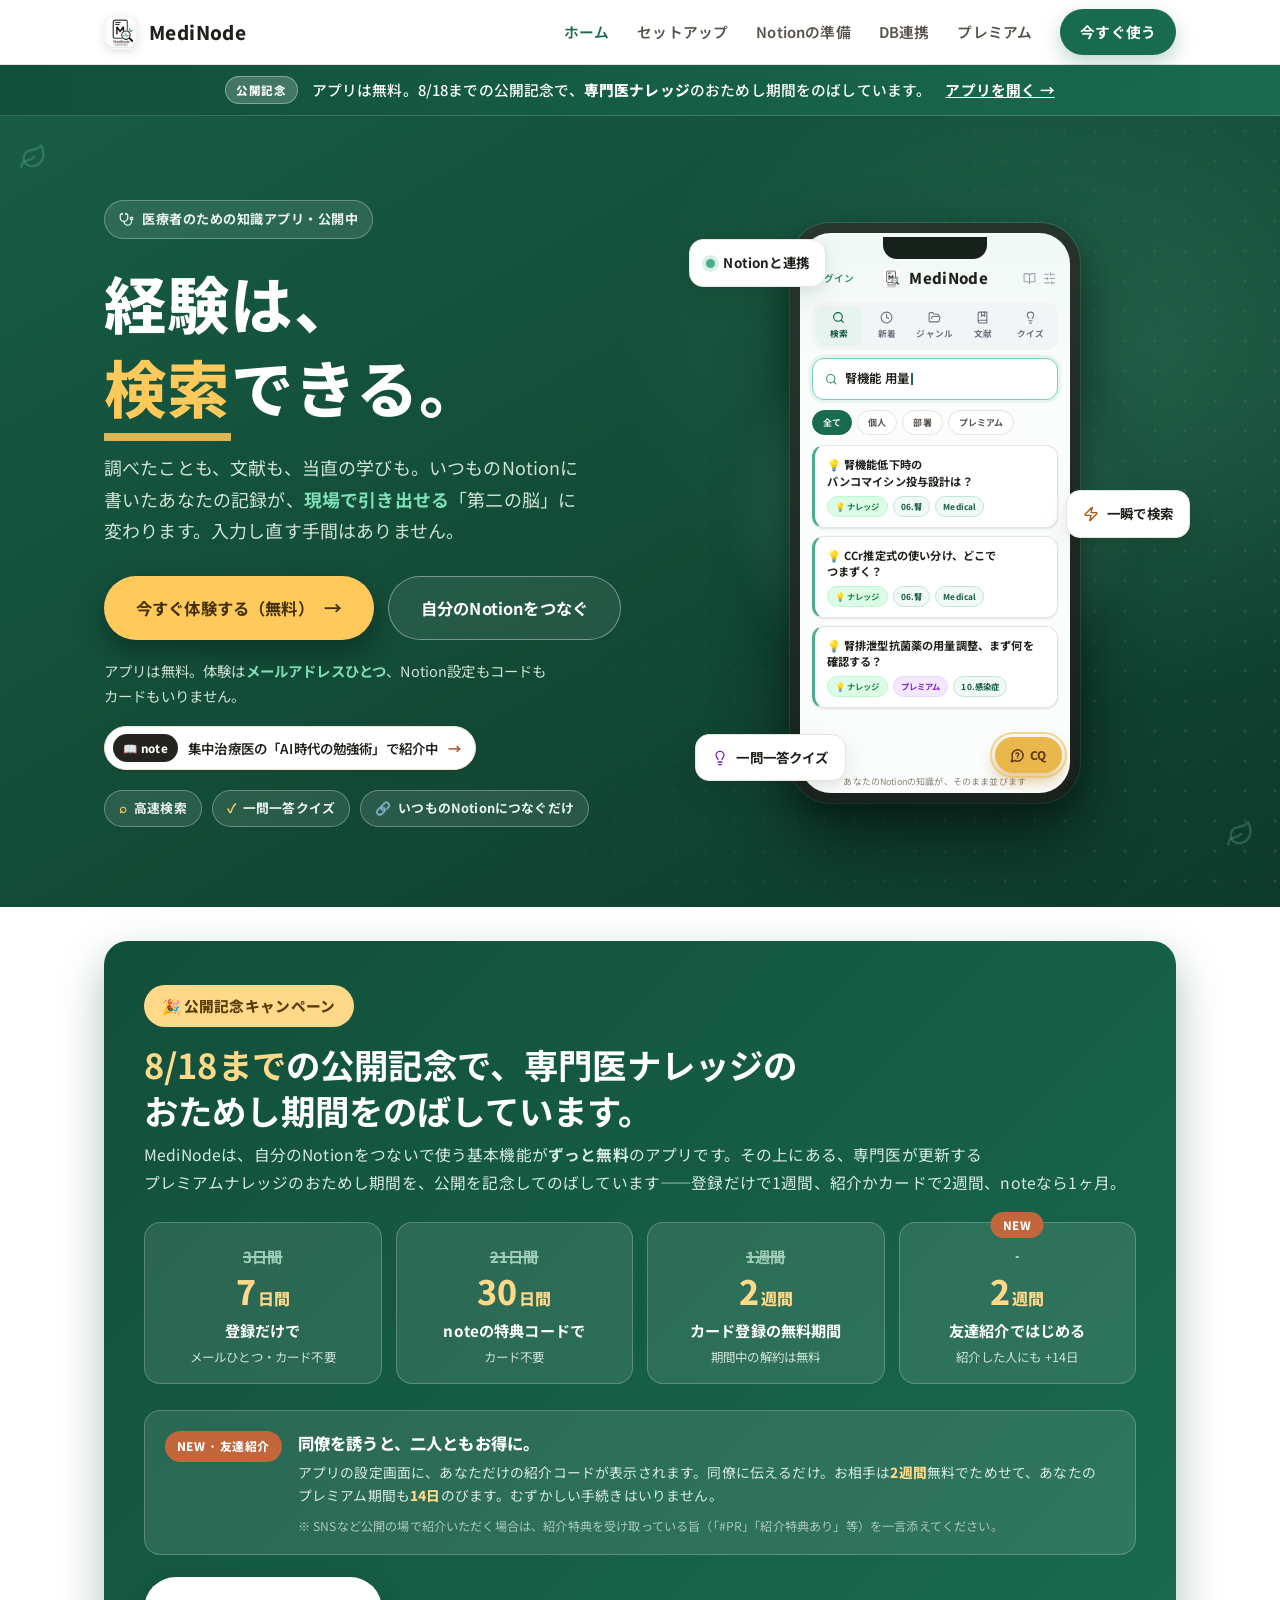
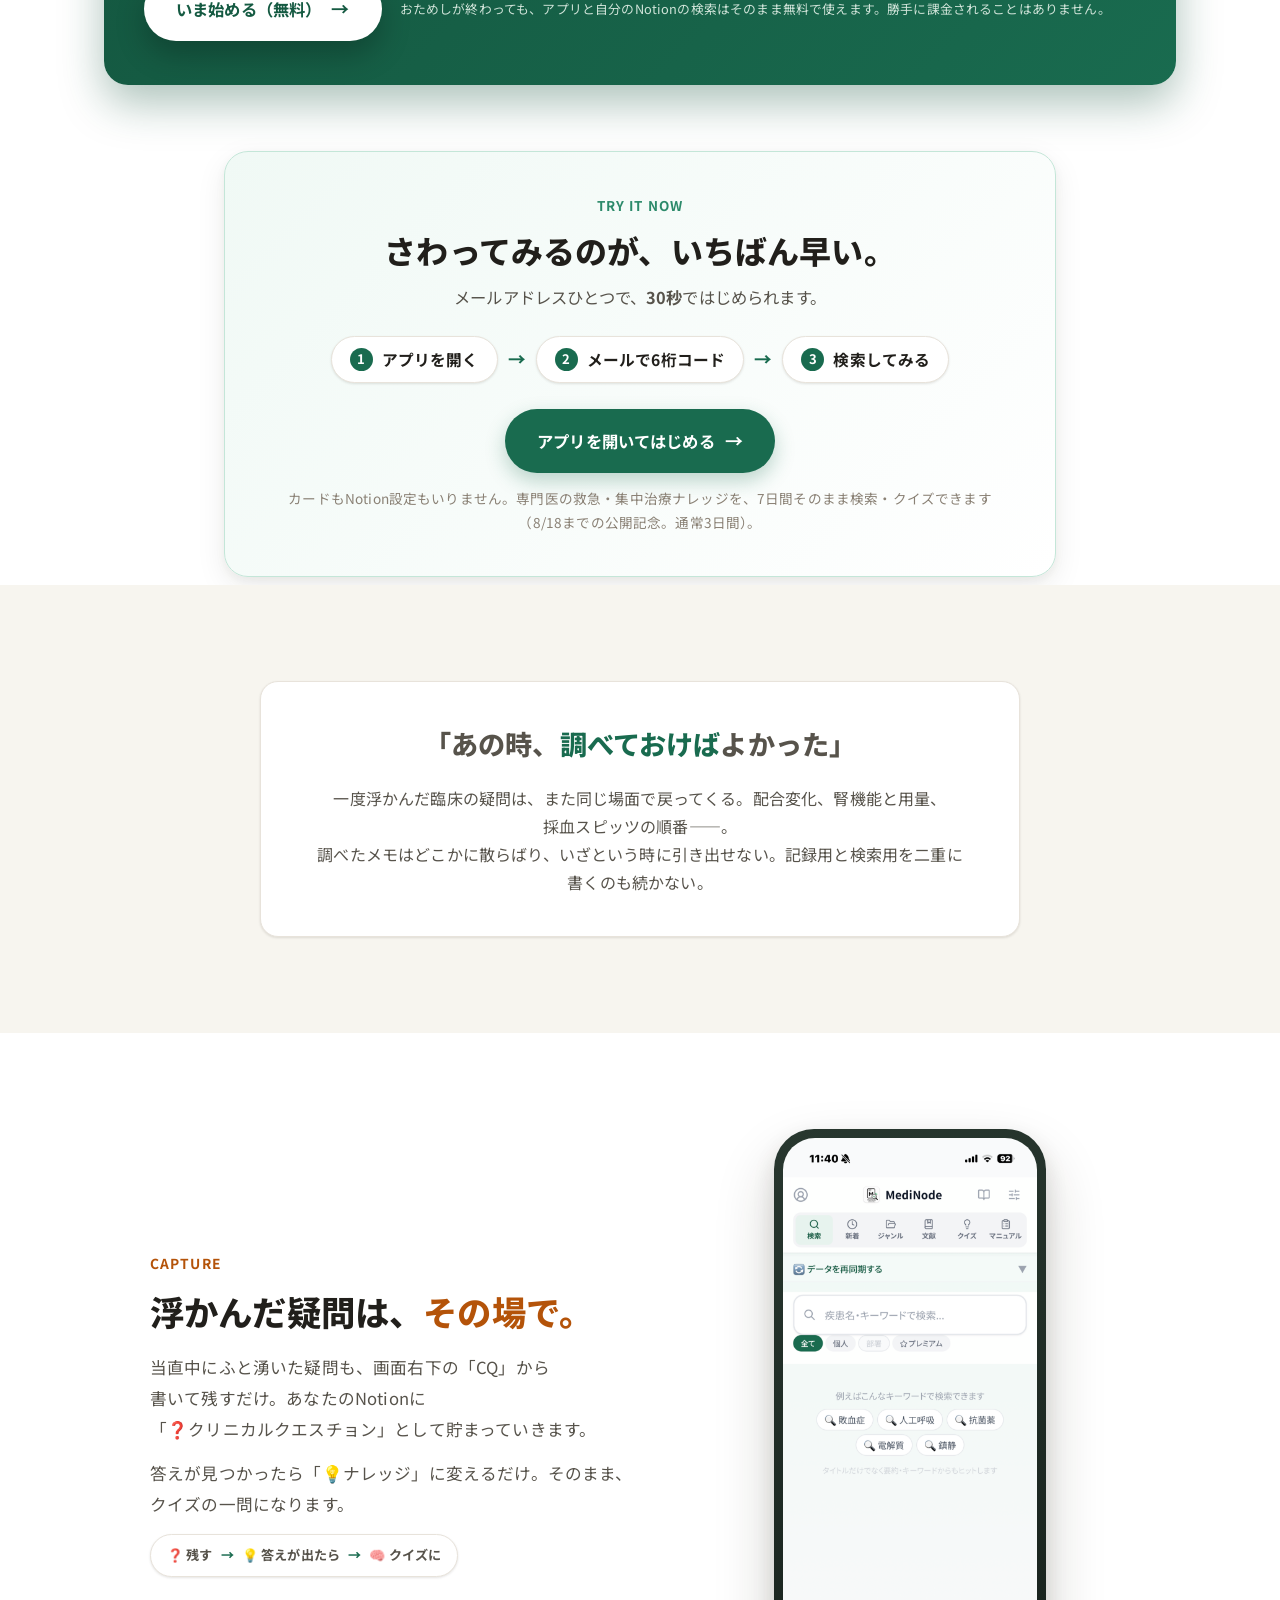
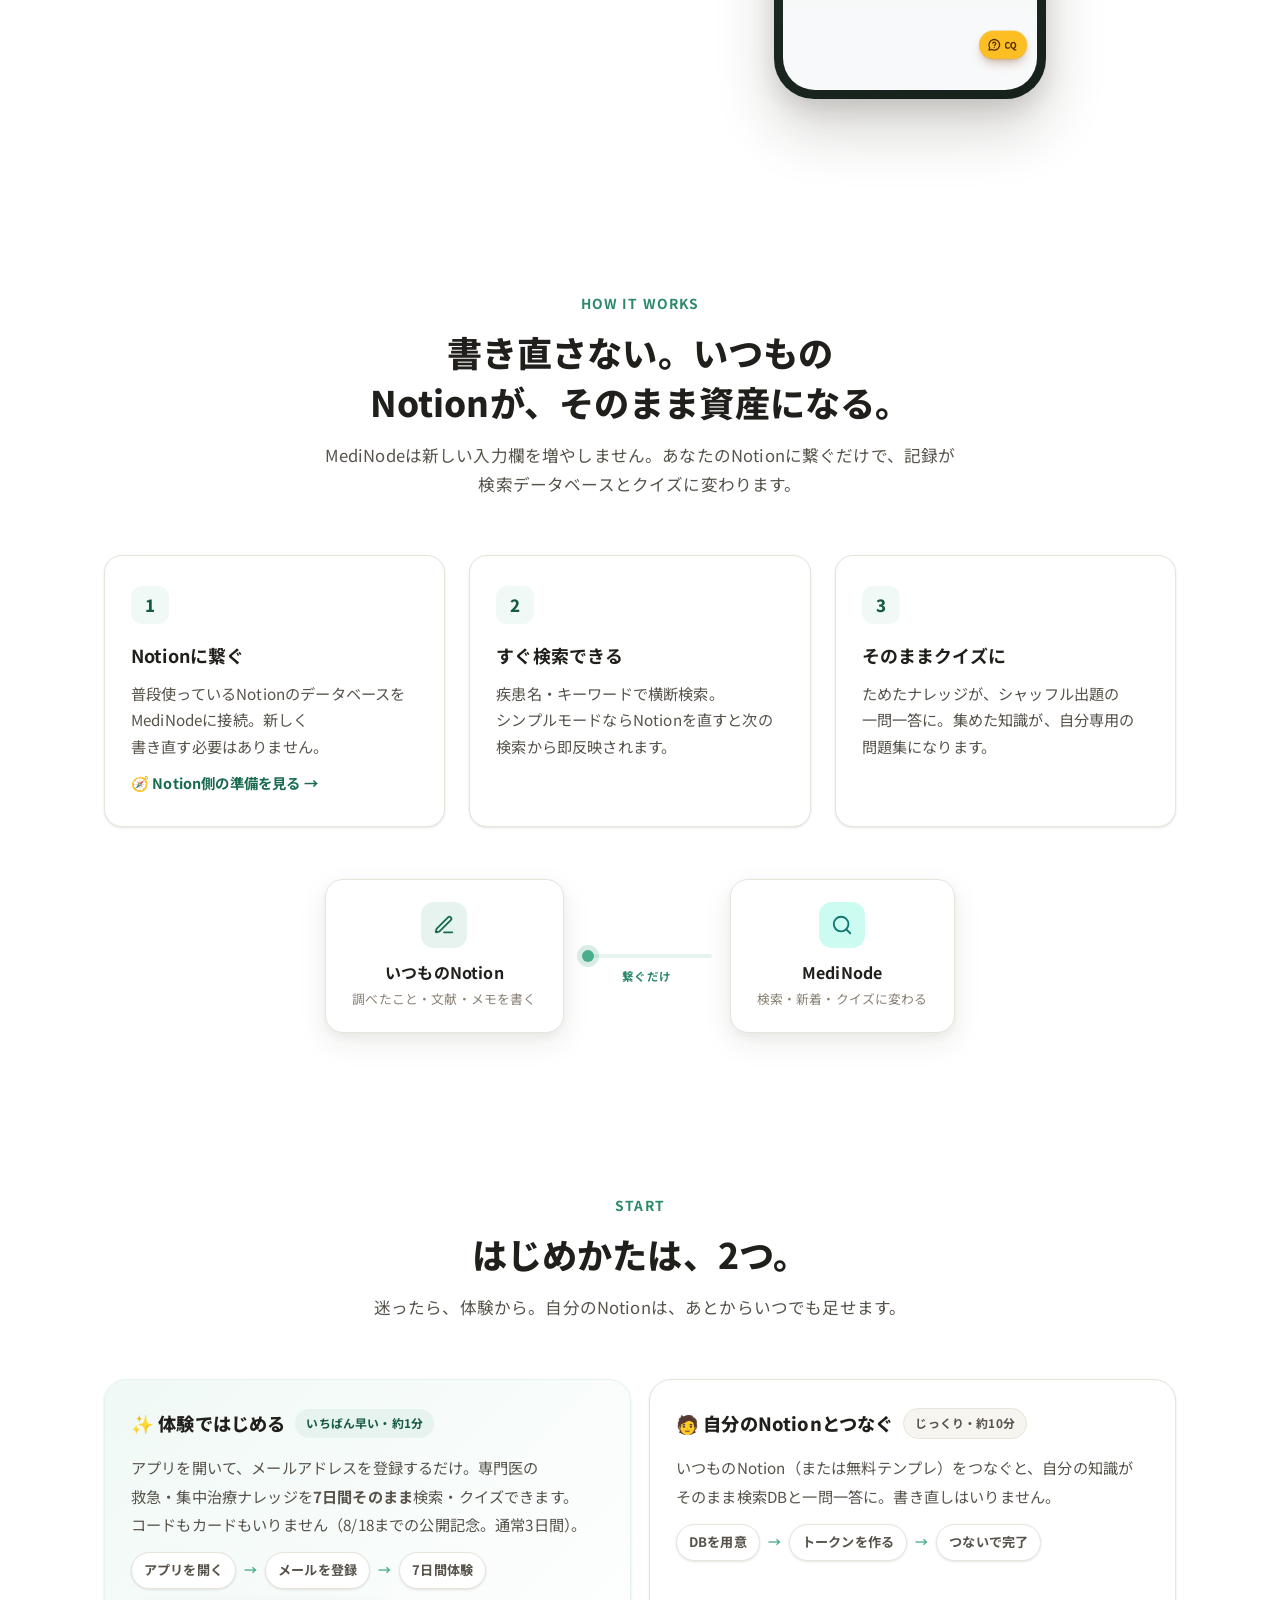
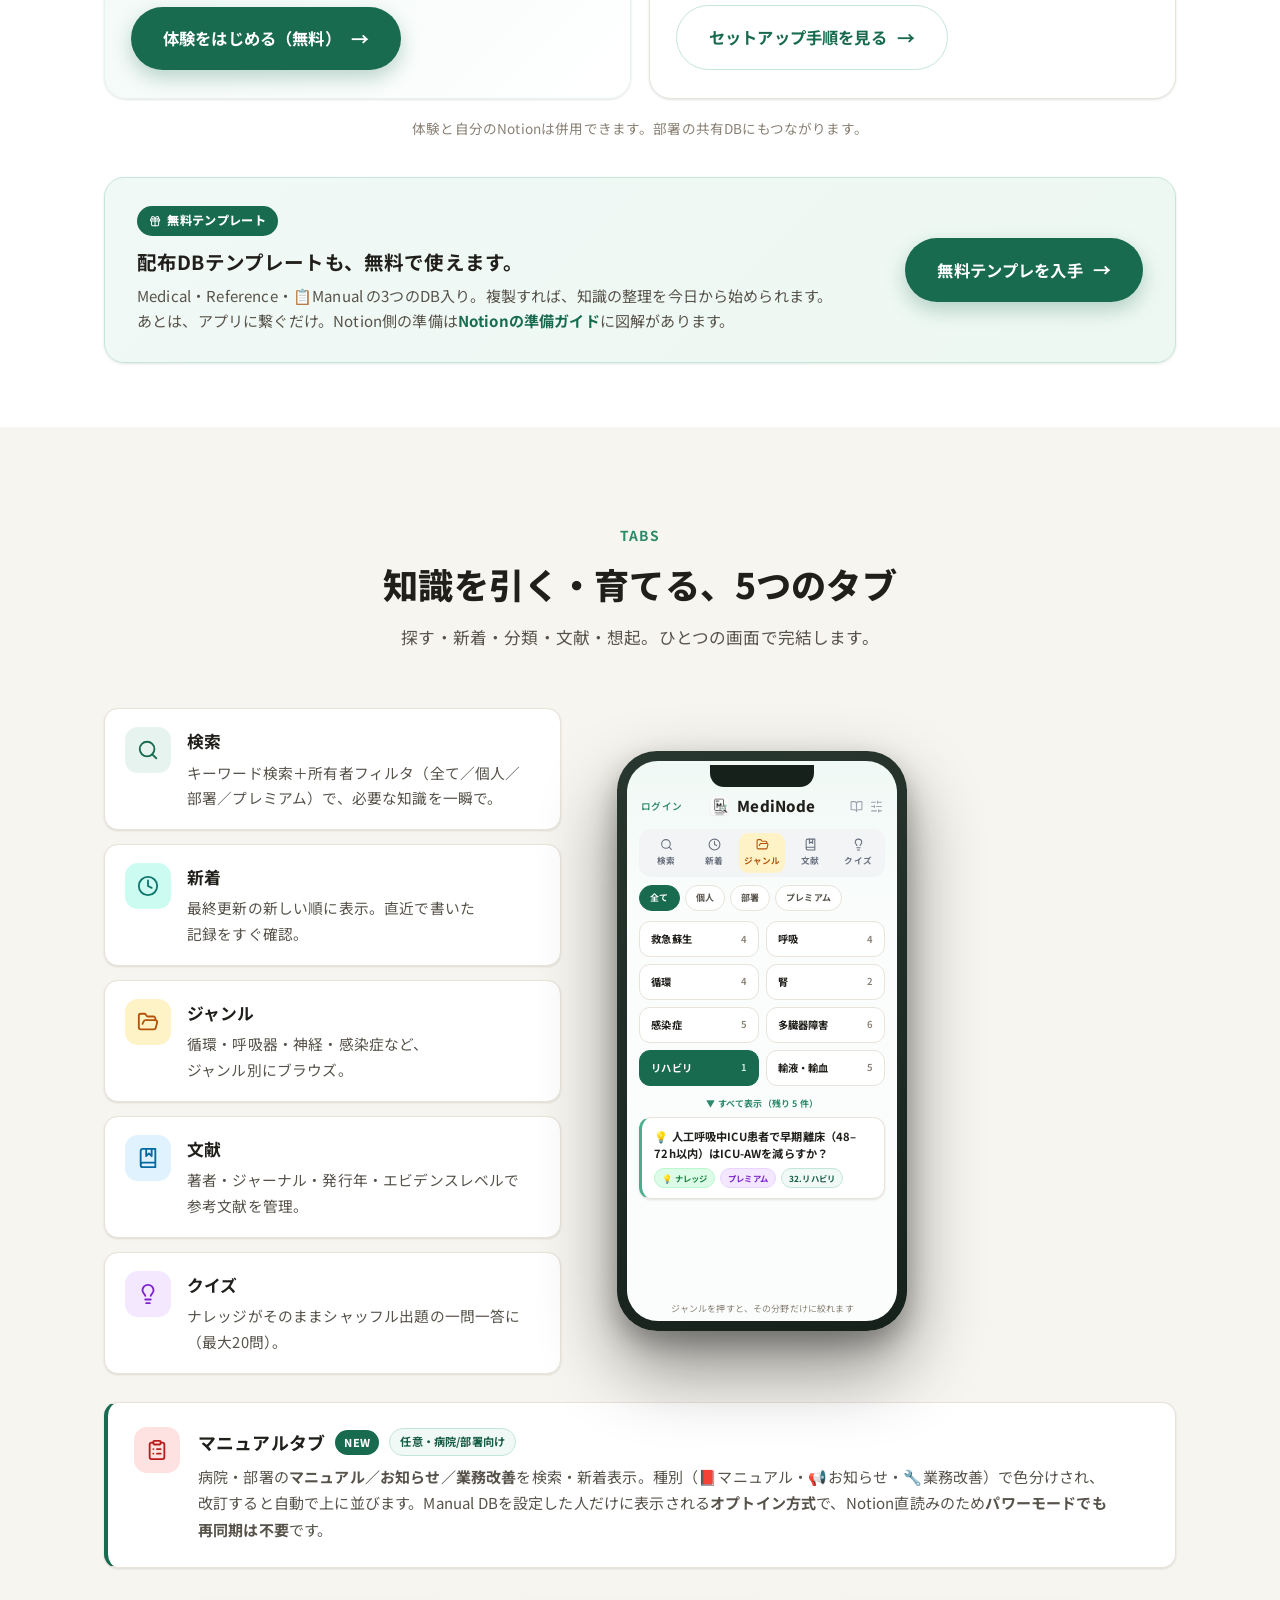
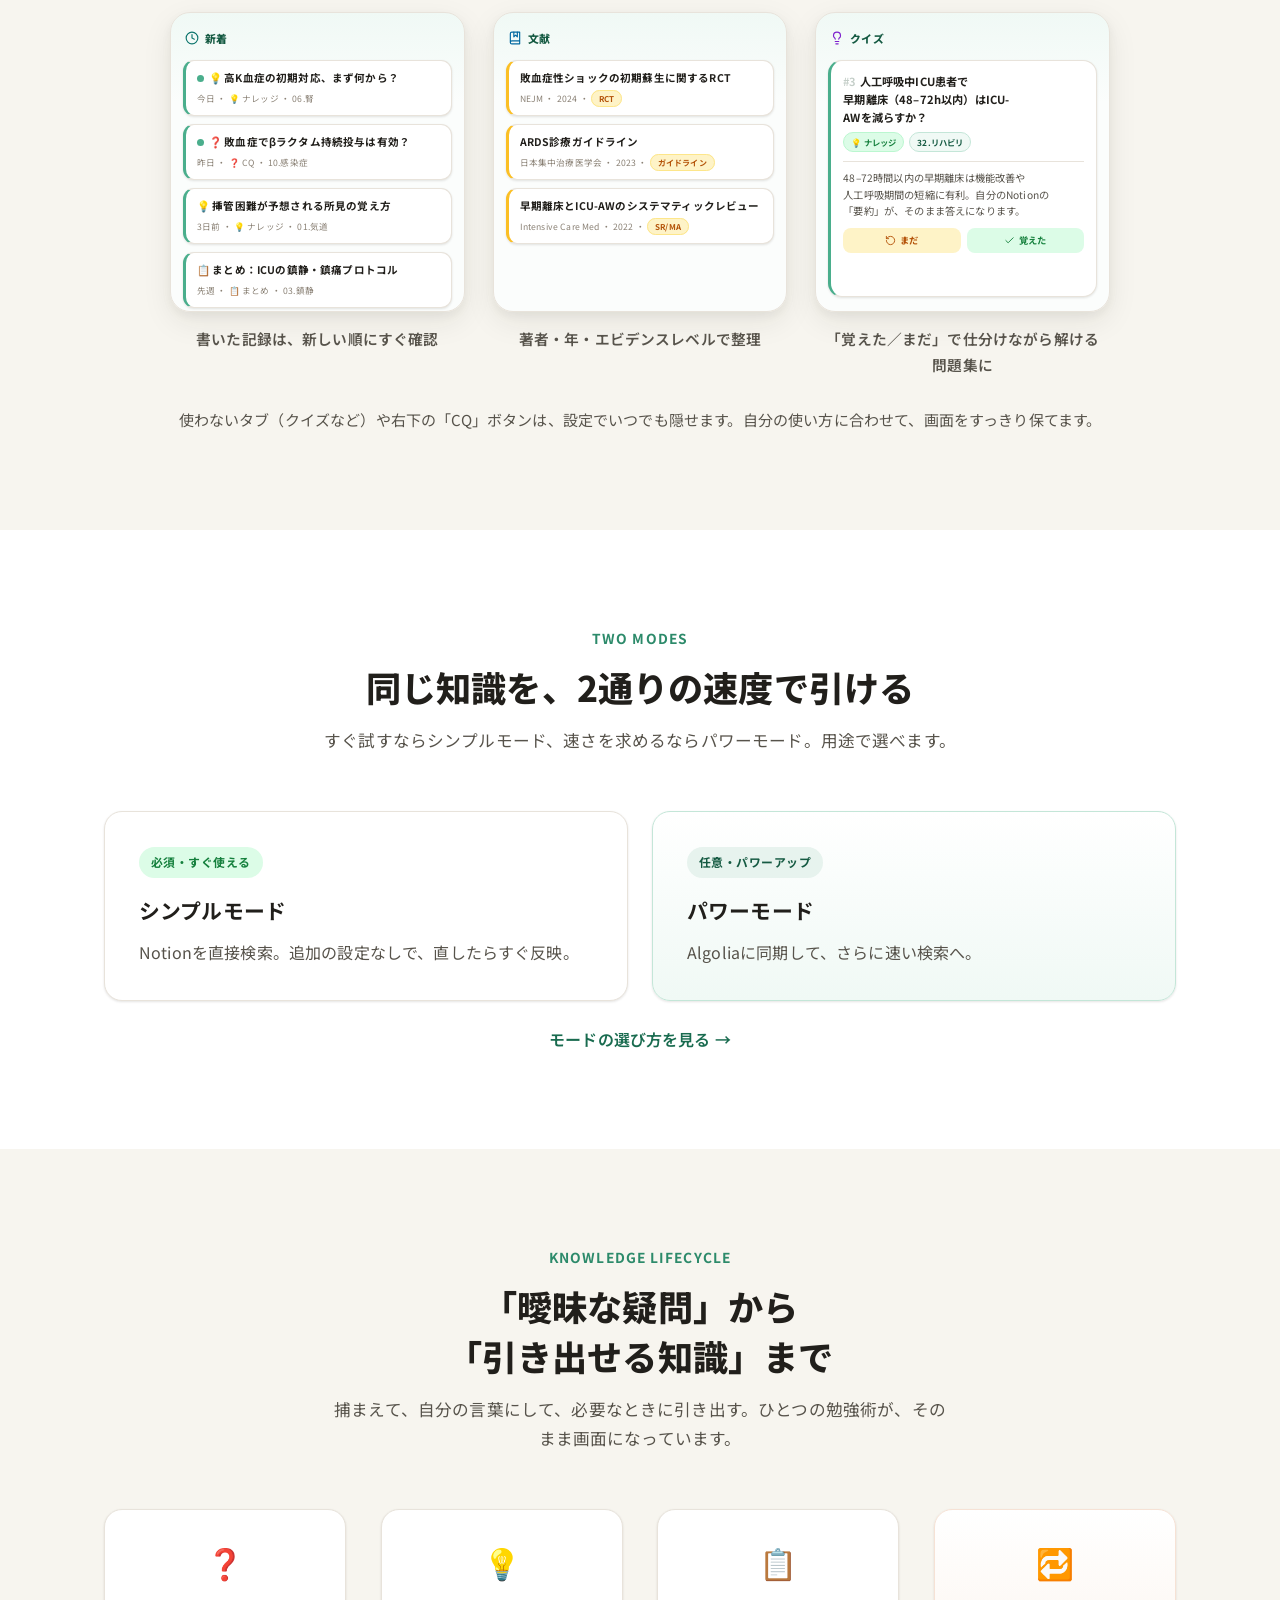
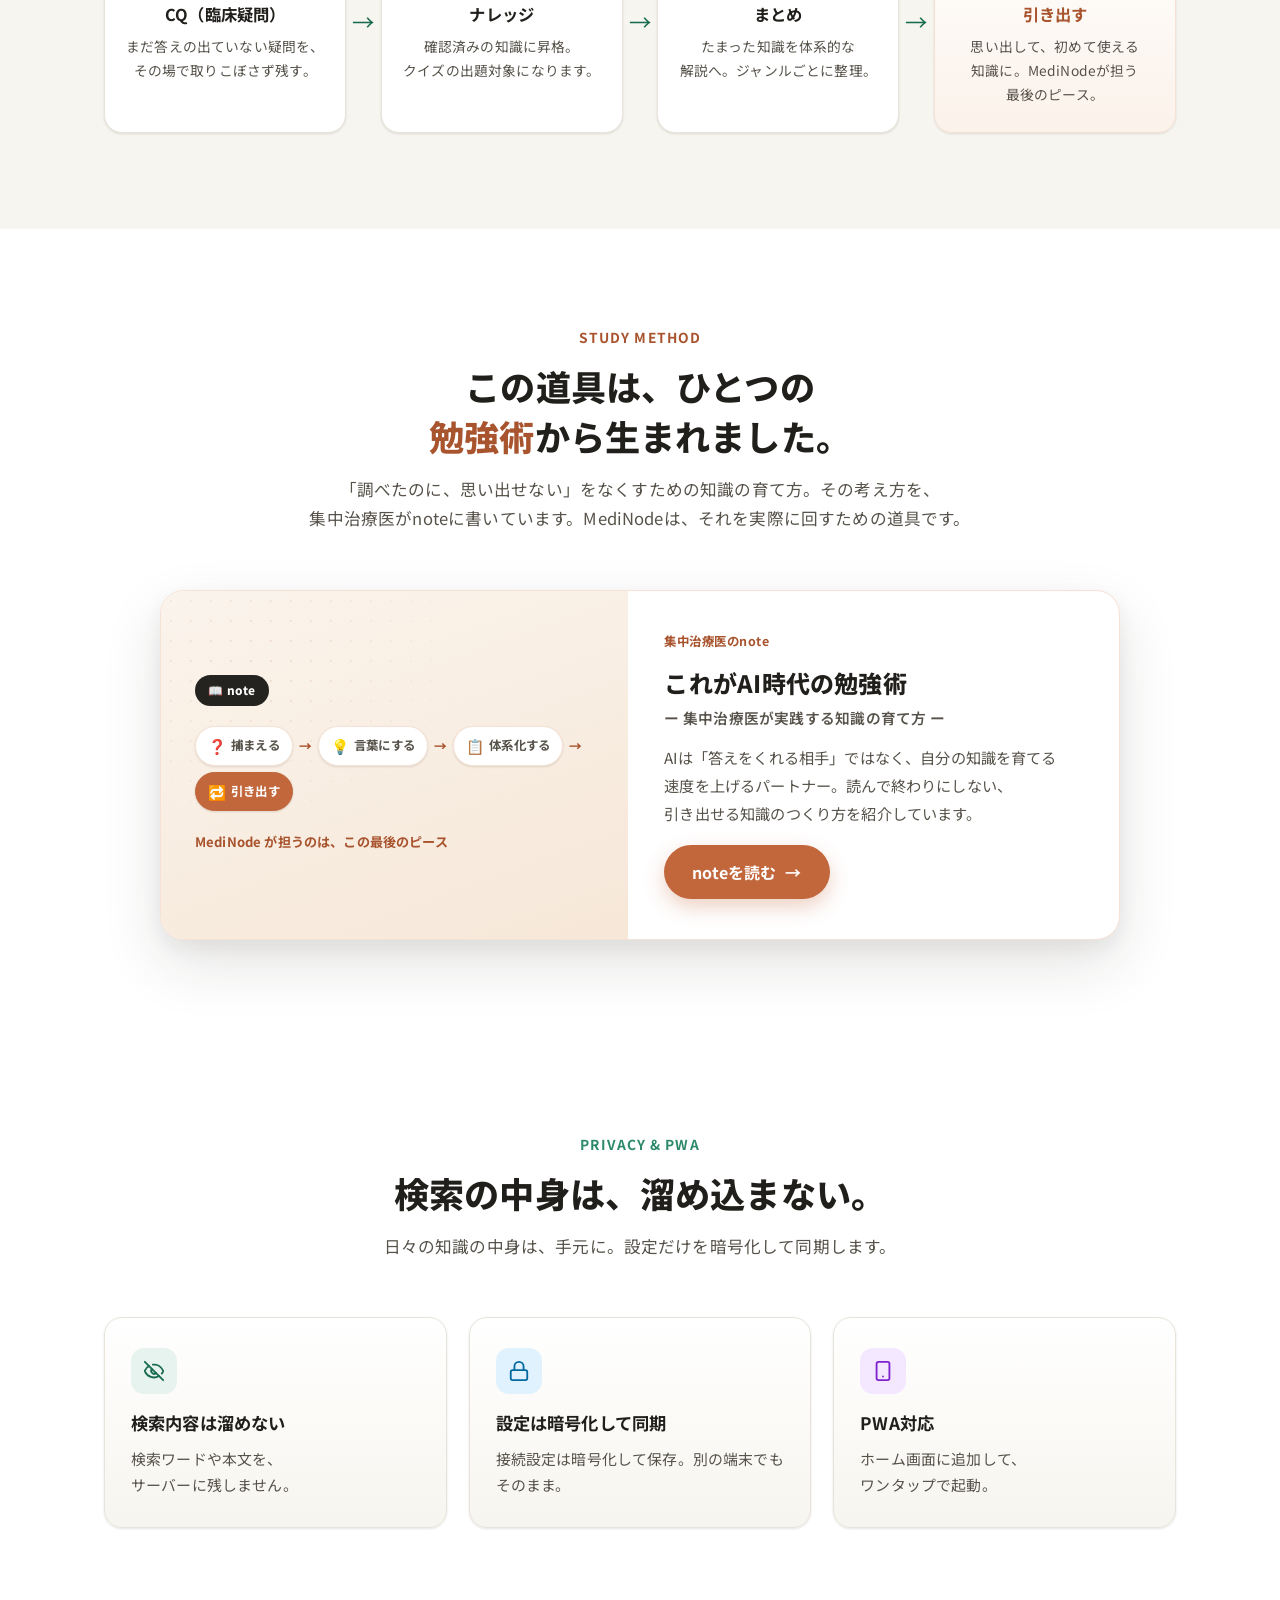
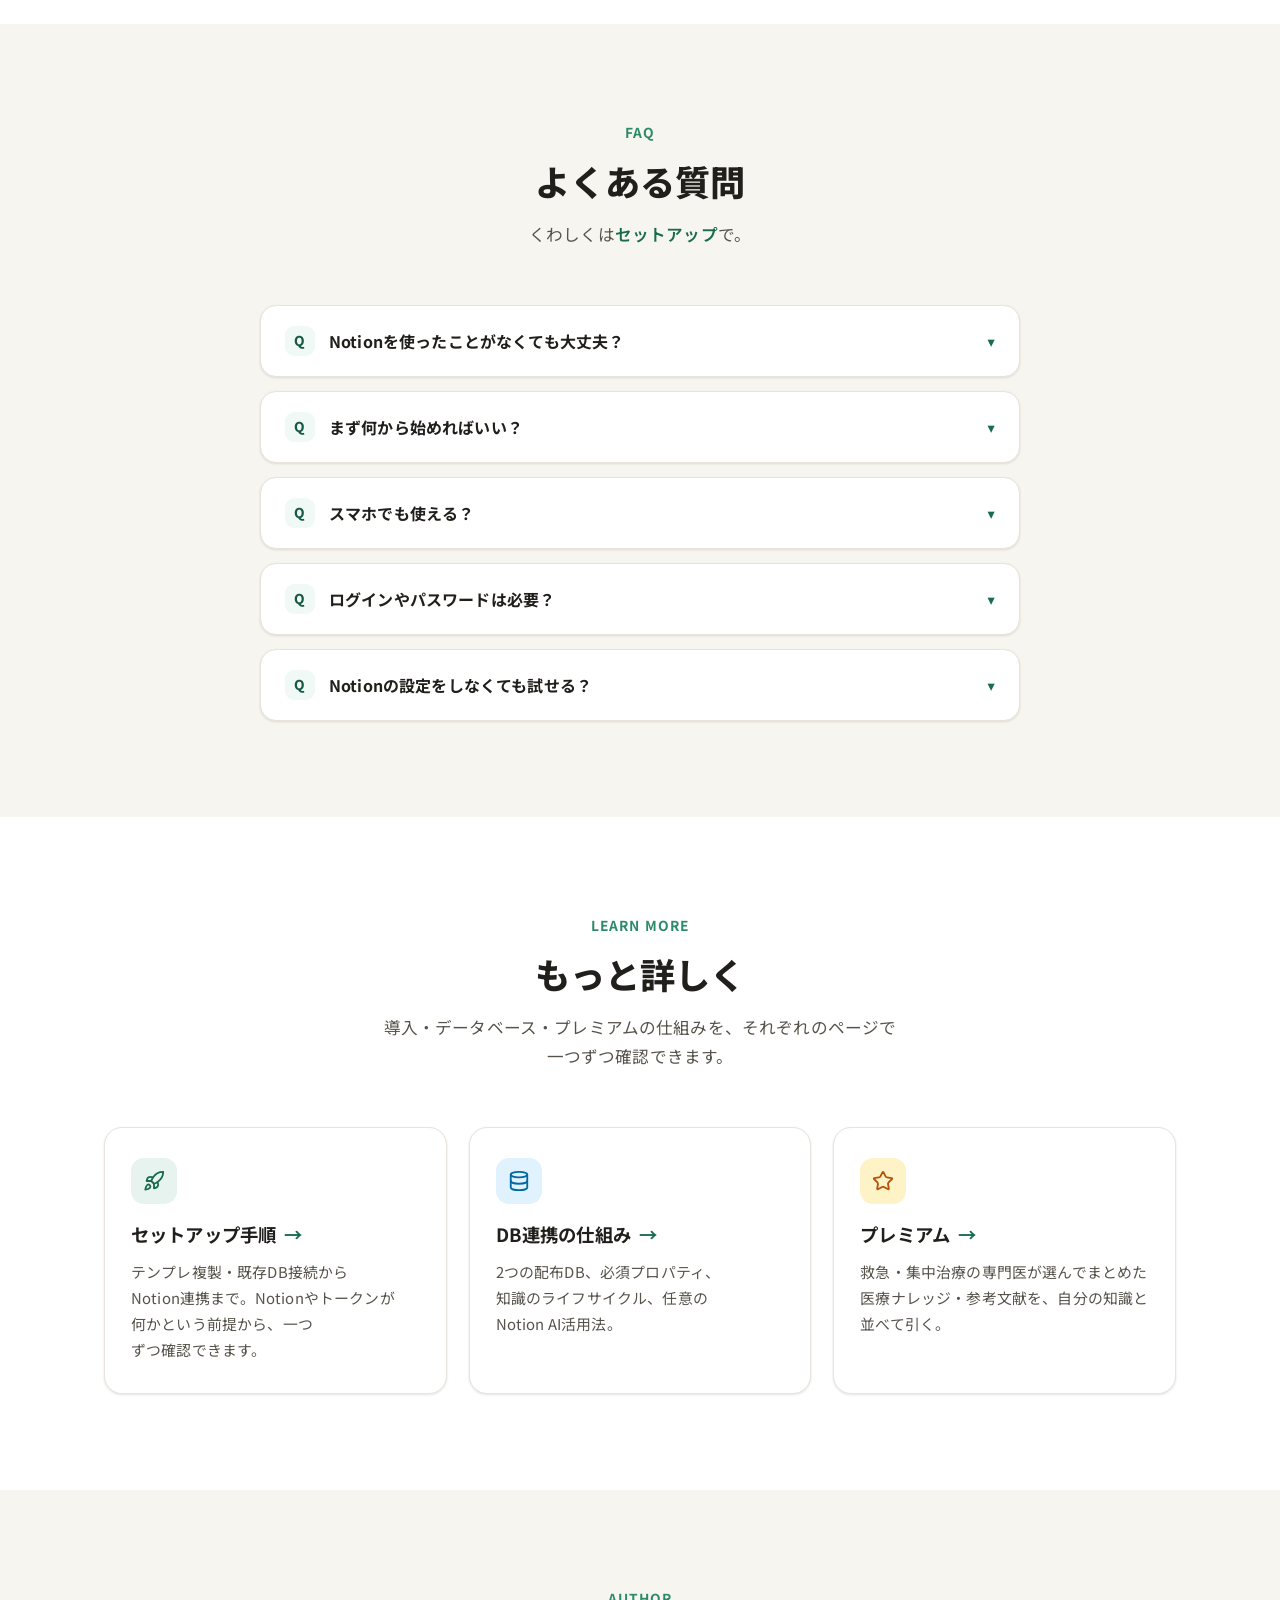
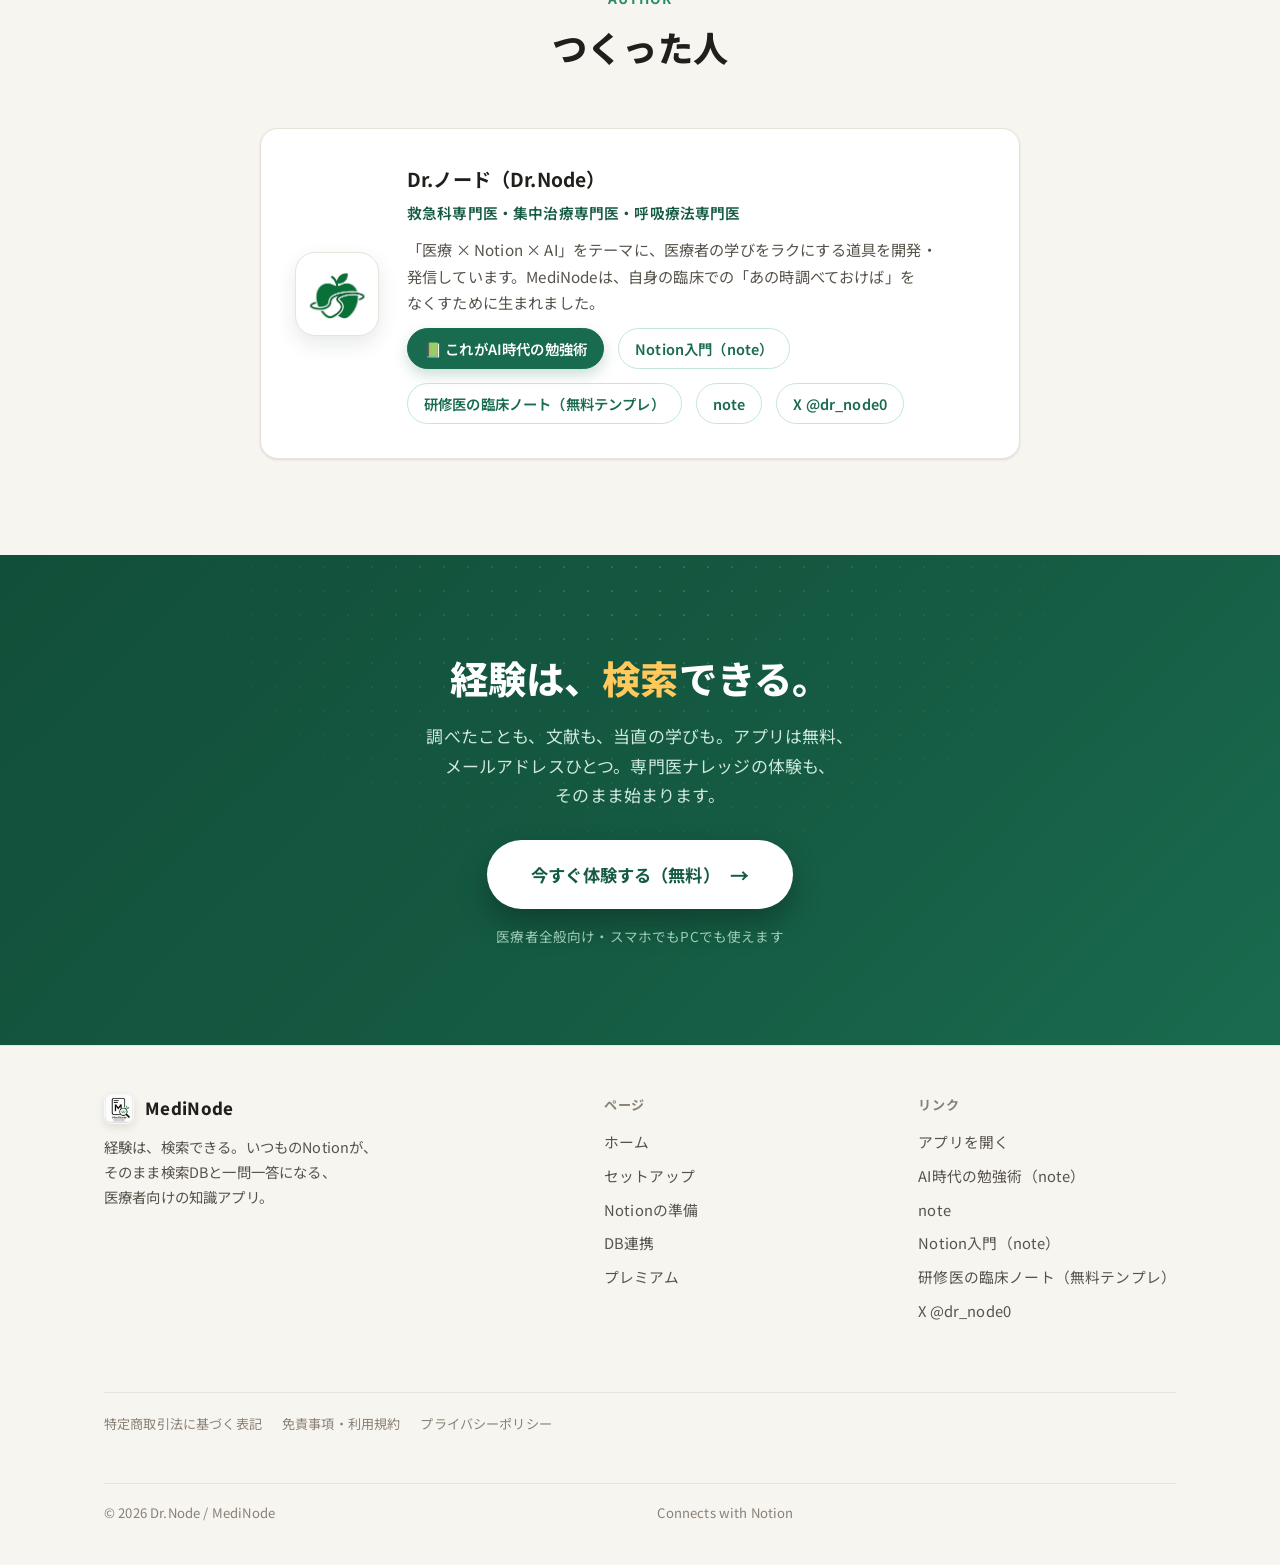
==== index.html @ a3e1bff5 "feat: フッターに法務3リンク＋紹介にステマ開示文を追加 - 全ページのフッターに 特商法表記/免責・利用規約/プライバシーポリシー への   リンクを追加（アプリ側の /legal /terms" ====
<!DOCTYPE html>
<html lang="ja">
<head>
<meta charset="UTF-8">
<meta name="viewport" content="width=device-width, initial-scale=1.0">
<title>MediNode｜経験は、検索できる。</title>
<meta name="description" content="調べたことも、文献も、当直の学びも。Notionに書いたあなたの記録が、現場で引き出せる「第二の脳」に。医療者のための知識検索アプリMediNode。検索と一問一答クイズ、無料ではじめられます。">
<meta name="theme-color" content="#196b4f">
<link rel="icon" href="assets/icon-192.png">
<link rel="apple-touch-icon" href="assets/icon-192.png">
<meta property="og:type" content="website">
<meta property="og:site_name" content="MediNode">
<meta property="og:title" content="MediNode｜経験は、検索できる。">
<meta property="og:description" content="調べたことも、文献も、当直の学びも。あなたの記録が、現場で引き出せる「第二の脳」に。医療者のための知識検索アプリ。">
<meta property="og:image" content="https://medinode-lp.vercel.app/assets/ogp.png?v=3">
<meta property="og:image:width" content="1200">
<meta property="og:image:height" content="630">
<meta property="og:url" content="https://medinode-lp.vercel.app/">
<meta name="twitter:card" content="summary_large_image">
<meta name="twitter:title" content="MediNode｜経験は、検索できる。">
<meta name="twitter:description" content="調べたことも、文献も、当直の学びも。あなたの記録が、現場で引き出せる「第二の脳」に。医療者のための知識検索アプリ。">
<meta name="twitter:image" content="https://medinode-lp.vercel.app/assets/ogp.png?v=3">
<link rel="preconnect" href="https://fonts.googleapis.com">
<link rel="preconnect" href="https://fonts.gstatic.com" crossorigin>
<link href="https://fonts.googleapis.com/css2?family=Inter:wght@400;500;600;700;800&family=Noto+Sans+JP:wght@400;500;700;800&display=swap" rel="stylesheet">
<link rel="stylesheet" href="style.css">
<style>
  /* ===== index-specific ===== */

  /* ---- lucide風アイコン＋カラータイル（アプリの色リズムに合わせる） ---- */
  .icn{width:1em;height:1em;stroke:currentColor;fill:none;stroke-width:2;stroke-linecap:round;stroke-linejoin:round;flex-shrink:0}
  .tile{width:46px;height:46px;border-radius:13px;display:grid;place-items:center;flex-shrink:0}
  .tile .icn{width:22px;height:22px}
  .t-green{background:var(--brand-100);color:var(--brand)}
  .t-teal{background:#ccfbf1;color:#0f766e}
  .t-amber{background:#fef3c7;color:#b45309}
  .t-purple{background:#f3e8ff;color:#7e22ce}
  .t-blue{background:#e0f2fe;color:#0369a1}
  .t-red{background:#fee2e2;color:#b91c1c}
  .sync-node .tile{margin:0 auto 10px}
  .priv-card .tile,.explore-card .tile{margin-bottom:14px}
  .eyebrow .icn{width:15px;height:15px}
  .leaf .icn{width:28px;height:28px}
  .mini-title .icn{width:14px;height:14px}
  .hv-float .icn{width:16px;height:16px}
  .note-callout .icn{width:20px;height:20px;margin-top:2px}

  /* 告知バーとヒーローの緑が続くので、境界に薄い罫線を入れる */
  .announce{border-bottom:1px solid rgba(255,255,255,.16)}

  /* ---- sticky mobile CTA（ヒーロー通過後に表示・最下部CTAで消える） ---- */
  .sticky-cta{position:fixed;left:0;right:0;bottom:0;z-index:60;display:none;
    padding:10px 16px calc(10px + env(safe-area-inset-bottom));
    background:rgba(255,255,255,.92);backdrop-filter:saturate(180%) blur(12px);
    border-top:1px solid var(--line);box-shadow:0 -6px 20px rgba(40,33,22,.08);
    transform:translateY(110%);transition:transform .3s ease}
  .sticky-cta.show{transform:none}
  .sticky-cta .btn{width:100%;padding:14px 20px;font-size:1rem}
  @media(max-width:780px){.sticky-cta{display:block}}
  @media(prefers-reduced-motion:reduce){.sticky-cta{transition:none}}

  /* ---- hero（OGPカードと同じ常盤グリーンの世界観） ---- */
  .hero{
    position:relative;overflow:hidden;color:#f6efe0;
    background:
      radial-gradient(780px 560px at 86% 30%, rgba(127,223,184,.15), transparent 62%),
      linear-gradient(150deg,#175c44,#124a36 55%,#0e3a2b);
    padding:84px 0 80px;
  }
  .hero::before{content:"";position:absolute;inset:0;pointer-events:none;
    background-image:radial-gradient(rgba(246,239,224,.10) 1.5px,transparent 1.7px);
    background-size:30px 30px;
    -webkit-mask-image:linear-gradient(115deg,transparent 42%,#000);
    mask-image:linear-gradient(115deg,transparent 42%,#000)}
  .hero-grid{display:grid;grid-template-columns:1.05fr .95fr;gap:56px;align-items:center}
  .eyebrow{display:inline-flex;align-items:center;gap:8px;background:rgba(255,255,255,.10);color:#eaf5ef;
    font-weight:700;font-size:.82rem;letter-spacing:.04em;padding:7px 14px;border-radius:999px;border:1px solid rgba(255,255,255,.28);margin-bottom:22px}
  .hero h1{font-size:clamp(2.5rem,6vw,3.9rem);line-height:1.34;font-weight:800;letter-spacing:.02em;margin-bottom:24px;color:#fff}
  .hero h1 .hl{color:#ffc95c;white-space:nowrap;border-bottom:.14em solid rgba(255,201,92,.85);padding-bottom:.04em}
  .hero p.lead{font-size:1.12rem;color:#cfe3d8;margin-bottom:30px;max-width:520px}
  .hero p.lead b{color:#7fdfb8;font-weight:700}
  .hero-actions{display:flex;gap:14px;flex-wrap:wrap;margin-bottom:18px}
  .hero .btn-primary{background:#ffc95c;color:#42300a;box-shadow:0 12px 28px rgba(0,0,0,.32)}
  .hero .btn-primary:hover{background:#ffd67e;transform:translateY(-2px);box-shadow:0 16px 32px rgba(0,0,0,.38)}
  .hero .btn-ghost{background:rgba(255,255,255,.08);color:#fff;border:1.5px solid rgba(255,255,255,.38)}
  .hero .btn-ghost:hover{background:rgba(255,255,255,.16);border-color:rgba(255,255,255,.6)}
  .hero-note-link{display:inline-flex;align-items:center;gap:10px;margin-bottom:20px;
    background:#fff;border:1px solid var(--accent-100);border-radius:999px;padding:7px 8px 7px 8px;
    box-shadow:var(--shadow-sm);font-size:.84rem;font-weight:600;color:var(--slate);transition:.2s ease}
  .hero-note-link:hover{border-color:var(--accent);box-shadow:var(--shadow-md);transform:translateY(-1px)}
  .hnl-tag{font-size:.72rem;font-weight:800;letter-spacing:.03em;background:#25231f;color:#fff;padding:4px 10px;border-radius:999px}
  .hnl-text{color:var(--ink)}
  .hnl-arrow{color:var(--accent-600);font-weight:800;padding-right:6px;transition:transform .2s}
  .hero-note-link:hover .hnl-arrow{transform:translateX(3px)}
  @media(max-width:900px){.hero-note-link{margin-inline:auto}}
  .hero-trust{display:flex;gap:10px;flex-wrap:wrap}
  .trust-pill{display:inline-flex;align-items:center;gap:7px;font-size:.8rem;font-weight:700;color:#eaf5ef;
    background:rgba(255,255,255,.10);border:1.5px solid rgba(255,255,255,.30);border-radius:999px;padding:6px 14px}
  .trust-pill .tp-ic{color:#ffc95c;font-weight:800}
  .hero .hero-start{color:#cfe3d8}
  .hero .hero-start b{color:#7fdfb8}

  /* leaf accents (アプリのオンボーディングと同じ若葉モチーフ) */
  .leaf{position:absolute;font-size:1.5rem;opacity:.5;animation:leafsway 6s ease-in-out infinite;pointer-events:none}
  @keyframes leafsway{0%,100%{transform:rotate(-8deg) translateY(0)}50%{transform:rotate(8deg) translateY(-10px)}}
  @media(max-width:900px){.leaf{display:none}}

  /* ---- hero live demo phone ---- */
  .hero-visual{position:relative;display:grid;place-items:center;min-height:520px}
  .hv-glow{position:absolute;width:400px;height:400px;border-radius:50%;
    background:radial-gradient(circle,rgba(127,223,184,.30),rgba(127,223,184,.12) 55%,transparent 72%);
    filter:blur(10px);z-index:0;animation:hvpulse 4s ease-in-out infinite}
  @keyframes hvpulse{0%,100%{transform:scale(1);opacity:.9}50%{transform:scale(1.06);opacity:1}}
  .hv-float{position:absolute;z-index:5;background:#fff;border:1px solid var(--line);
    border-radius:14px;padding:11px 16px;box-shadow:var(--shadow-md);
    font-size:.84rem;font-weight:700;color:var(--ink);display:flex;align-items:center;gap:8px;white-space:nowrap}
  .hv-float .dot{width:9px;height:9px;border-radius:50%;background:var(--brand-400);box-shadow:0 0 0 4px rgba(74,174,140,.20)}
  .hv-top{top:16px;left:-4px;animation:hvfloat 5s ease-in-out infinite}
  .hv-mid{top:46%;right:-14px;animation:hvfloat-mid 5.5s ease-in-out .5s infinite}
  .hv-bottom{bottom:22px;left:2px;animation:hvfloat 6s ease-in-out 1s infinite}
  @keyframes hvfloat{0%,100%{transform:translateY(0)}50%{transform:translateY(-8px)}}
  @keyframes hvfloat-mid{0%,100%{transform:translateY(0)}50%{transform:translateY(-8px)}}
  @media(max-width:900px){
    .hero-grid{grid-template-columns:1fr;gap:44px;text-align:center}
    .hero p.lead{margin-left:auto;margin-right:auto}
    .hero-actions{justify-content:center}.eyebrow{margin-inline:auto}
    .hero-trust{justify-content:center}
    .hero-visual{min-height:480px}
    .hv-top{left:4%}.hv-bottom{left:8%}.hv-mid{right:2%}
  }

  /* ---- app mock（実アプリの常盤デザインをCSSで再現） ---- */
  .mock{position:relative;z-index:2;width:min(290px,78vw);border-radius:40px;padding:10px;
    background:linear-gradient(160deg,#28372f,#17211c);
    box-shadow:0 36px 74px rgba(0,0,0,.45),0 12px 26px rgba(0,0,0,.25),0 0 0 1px rgba(255,255,255,.14)}
  .mock::before{content:"";position:absolute;top:14px;left:50%;transform:translateX(-50%);
    width:104px;height:22px;background:#17211c;border-radius:0 0 14px 14px;z-index:6}
  .mock-screen{border-radius:31px;background:linear-gradient(180deg,#f0f9f5,#fbfdfc 30%);overflow:hidden;
    display:flex;flex-direction:column;height:560px;color:var(--ink)}
  .mock-head{display:flex;align-items:center;justify-content:space-between;padding:32px 14px 8px}
  .mock-head .mh-brand{display:flex;align-items:center;gap:7px;font-weight:800;font-size:.94rem;letter-spacing:.02em}
  .mock-head img{width:21px;height:21px;border-radius:6px}
  .mock-head .mh-login{font-size:.6rem;font-weight:600;color:var(--brand-500);width:44px}
  .mock-head .mh-icons{display:flex;gap:7px;color:#9ca3af;width:44px;justify-content:flex-end}
  .mock-head .mh-icons .icn{width:13px;height:13px}
  .mock-tabs{display:flex;gap:2px;background:#f3f4f6;border-radius:12px;
    margin:2px 12px 8px;padding:4px;font-size:.54rem;font-weight:700;color:#6b7280}
  .mock-tab{flex:1;display:flex;flex-direction:column;align-items:center;gap:2px;padding:5px 2px;border-radius:9px;white-space:nowrap}
  .mock-tab .icn{width:13px;height:13px}
  .mock-tab.on{background:var(--brand-100);color:var(--brand-dark)}
  .mock-tab.on-amber{background:#fef3c7;color:#b45309}
  .mock-search{display:flex;align-items:center;gap:8px;background:#fff;border:1.5px solid var(--brand-300);
    border-radius:12px;margin:0 12px 10px;padding:9px 12px;font-size:.78rem;font-weight:600;color:var(--ink);
    box-shadow:0 0 0 3px rgba(123,208,176,.18)}
  .mock-search .q::after{content:"";display:inline-block;width:2px;height:.95em;background:var(--brand);
    vertical-align:-2px;margin-left:2px;animation:caret 1s steps(1) infinite}
  @keyframes caret{50%{opacity:0}}
  .mock-results{flex:1;overflow:hidden;padding:0 12px 12px;display:flex;flex-direction:column;gap:8px}
  .mock-card{background:#fff;border:1px solid var(--line);border-left:3px solid var(--brand-400);
    border-radius:12px;padding:10px 12px;box-shadow:var(--shadow-sm);
    opacity:0;transform:translateY(10px)}
  .mock-card.show{animation:cardin .45s ease forwards}
  @keyframes cardin{to{opacity:1;transform:none}}
  .mock-card h5{font-size:.7rem;line-height:1.5;margin-bottom:6px}
  .mock-badges{display:flex;gap:5px;flex-wrap:wrap}
  .mbadge{font-size:.52rem;font-weight:700;padding:2px 7px;border-radius:999px;background:var(--brand-50);color:var(--brand-dark);border:1px solid var(--brand-200)}
  .mbadge.knowledge{background:#dcfce7;color:#15803d;border-color:#bbf7d0}
  .mbadge.src{background:var(--brand-50);color:var(--brand-dark);border-color:var(--brand-200)}
  .mbadge.ref{background:#fef3c7;color:#b45309;border-color:#fde68a}
  .mbadge.premium{background:#f3e8ff;color:#7e22ce;border-color:#e9d5ff}
  .mock-more{text-align:center;font-size:.56rem;font-weight:700;color:var(--brand-500);padding:0 0 6px}
  .mock-hint{margin-top:auto;text-align:center;font-size:.56rem;color:var(--slate-light);padding-bottom:4px}
  /* floating CQ button on hero mock (links to CQ section) */
  .mock-cq{position:absolute;right:18px;bottom:30px;z-index:7;display:inline-flex;align-items:center;gap:5px;
    background:#eab84a;color:#5c3d16;font-weight:800;font-size:.74rem;letter-spacing:.02em;
    padding:8px 15px;border-radius:999px;box-shadow:0 8px 16px rgba(180,120,20,.42);
    animation:cqfloat 3s ease-in-out infinite}
  .mock-cq .icn{width:15px;height:15px;stroke-width:2.4}
  .mock-cq::after{content:"";position:absolute;inset:-5px;border-radius:999px;border:2px solid #eab84a;opacity:.55;animation:cqring 2.6s ease-out infinite}
  @keyframes cqfloat{0%,100%{transform:translateY(0)}50%{transform:translateY(-5px)}}
  @keyframes cqring{0%{transform:scale(1);opacity:.5}70%,100%{transform:scale(1.35);opacity:0}}
  @media(prefers-reduced-motion:reduce){.mock-cq,.mock-cq::after{animation:none}}

  /* ---- flow ---- */
  .flow{display:grid;grid-template-columns:repeat(3,1fr);gap:24px}
  .flow-step{background:#fff;border:1px solid var(--line);border-radius:var(--radius);padding:30px 26px;box-shadow:var(--shadow-sm);transition:.22s ease}
  .flow-step:hover{transform:translateY(-4px);box-shadow:var(--shadow-md);border-color:var(--brand-200)}
  .flow-step .num{width:38px;height:38px;border-radius:11px;background:var(--brand-50);color:var(--brand-dark);font-weight:800;display:grid;place-items:center;margin-bottom:16px;font-size:1.05rem}
  .flow-step h3{font-size:1.12rem;margin-bottom:8px}
  .flow-step p{color:var(--slate);font-size:.95rem}
  @media(max-width:820px){.flow{grid-template-columns:1fr}}

  /* ---- Notion→MediNode sync diagram ---- */
  .sync{display:flex;align-items:center;justify-content:center;gap:18px;flex-wrap:wrap;margin-top:52px}
  .sync-node{background:#fff;border:1px solid var(--line);border-radius:18px;padding:22px 26px;box-shadow:var(--shadow-md);text-align:center;min-width:190px}
  .sync-node .sn-ic{font-size:1.8rem;margin-bottom:6px}
  .sync-node h4{font-size:1rem;margin-bottom:2px}
  .sync-node p{font-size:.8rem;color:var(--slate-light)}
  .sync-pipe{position:relative;width:130px;height:4px;border-radius:2px;background:var(--brand-100);overflow:visible}
  .sync-pipe::before{content:"";position:absolute;top:50%;left:0;width:12px;height:12px;border-radius:50%;
    background:var(--brand-400);box-shadow:0 0 0 5px rgba(74,174,140,.22);transform:translateY(-50%);
    animation:pipeflow 2.4s ease-in-out infinite}
  @keyframes pipeflow{0%{left:-4px;opacity:0}12%{opacity:1}88%{opacity:1}100%{left:calc(100% - 8px);opacity:0}}
  .sync-pipe .pipe-label{position:absolute;top:12px;left:50%;transform:translateX(-50%);font-size:.72rem;font-weight:700;color:var(--brand-500);white-space:nowrap}
  @media(max-width:700px){
    .sync{flex-direction:column;gap:12px}
    .sync-pipe{width:4px;height:64px}
    .sync-pipe::before{left:50%;transform:translateX(-50%);animation:pipeflow-v 2.4s ease-in-out infinite}
    .sync-pipe .pipe-label{top:50%;left:16px;transform:translateY(-50%)}
  }
  @keyframes pipeflow-v{0%{top:-4px;opacity:0}12%{opacity:1}88%{opacity:1}100%{top:calc(100% - 8px);opacity:0}}

  /* ---- problem ---- */
  .problem-card{background:#fff;border:1px solid var(--line);border-radius:var(--radius);padding:40px;max-width:760px;margin:0 auto;box-shadow:var(--shadow-sm);text-align:center}
  .problem-card .quote{font-size:clamp(1.3rem,3vw,1.7rem);font-weight:800;line-height:1.6;margin-bottom:18px}
  .problem-card .quote span{color:var(--brand)}
  .problem-card p{color:var(--slate)}

  /* ---- CQ capture feature ---- */
  .cq-wrap{display:grid;grid-template-columns:1.05fr .95fr;gap:52px;align-items:center;max-width:980px;margin:0 auto}
  .cq-text .kicker{color:#b45309;font-weight:700;font-size:.86rem;letter-spacing:.08em;text-transform:uppercase;margin-bottom:12px}
  .cq-text h2{font-size:clamp(1.6rem,3.4vw,2.15rem);font-weight:800;line-height:1.42;margin-bottom:16px}
  .cq-text h2 .hl{color:#b45309}
  .cq-text p{color:var(--slate);font-size:1.04rem;line-height:1.85;margin-bottom:14px}
  .cq-flow{display:inline-flex;align-items:center;gap:8px;flex-wrap:wrap;font-size:.82rem;font-weight:700;color:var(--slate);background:#fff;border:1px solid var(--line);border-radius:999px;padding:9px 16px;box-shadow:var(--shadow-sm)}
  .cq-flow .a{color:var(--brand);font-weight:800}
  .cq-shot{display:flex;justify-content:center}
  .cq-shot .cqphone{position:relative;width:min(272px,74vw);border-radius:40px;padding:9px;background:linear-gradient(160deg,#28372f,#17211c);box-shadow:0 30px 60px rgba(40,33,22,.20),0 10px 22px rgba(40,33,22,.12)}
  /* 実スクショで「タップ→疑問を残すシートが開く」を自動再生 */
  .cqd{position:relative;border-radius:32px;overflow:hidden}
  .cqd img{width:100%;display:block}
  .cqd-b{position:absolute;inset:0;opacity:0;animation:cqswap 6.5s ease-in-out infinite}
  .cqd-tap{position:absolute;right:12%;bottom:8.5%;width:42px;height:42px;border-radius:50%;border:3px solid #eab84a;background:rgba(234,184,74,.25);opacity:0;animation:cqtap 6.5s ease-in-out infinite;pointer-events:none}
  @keyframes cqswap{0%,26%{opacity:0}36%,86%{opacity:1}100%{opacity:0}}
  @keyframes cqtap{0%,15%{opacity:0;transform:scale(.55)}20%{opacity:1;transform:scale(.7)}30%{opacity:0;transform:scale(1.5)}100%{opacity:0}}
  @media(prefers-reduced-motion:reduce){.cqd-b{opacity:1;animation:none}.cqd-tap{display:none}}
  @media(max-width:820px){.cq-wrap{grid-template-columns:1fr;gap:32px}.cq-shot{order:-1}.cq-text{text-align:center}.cq-flow{margin-inline:auto}}

  /* ---- setup teaser (compact) ---- */
  .hero-start{font-size:.9rem;color:var(--slate);margin-bottom:18px;max-width:520px}
  .hero-start b{color:var(--brand-dark)}
  .start-paths{display:grid;grid-template-columns:1fr 1fr;gap:18px}
  .path-card{background:#fff;border:1px solid var(--line);border-radius:22px;padding:28px 26px;box-shadow:var(--shadow-sm);display:flex;flex-direction:column;gap:14px;text-align:left}
  .path-card.featured{background:linear-gradient(135deg,var(--brand-50),#fff);border-color:var(--brand-100)}
  .path-head{display:flex;align-items:center;gap:10px;flex-wrap:wrap}
  .path-head h3{font-size:1.14rem;font-weight:800}
  .path-pill{font-size:.74rem;font-weight:700;color:var(--brand-dark);background:var(--brand-100);border-radius:999px;padding:4px 11px;white-space:nowrap}
  .path-pill.alt{color:var(--slate);background:var(--bg-soft);border:1px solid var(--line)}
  .path-card p{color:var(--slate);font-size:.95rem;line-height:1.85}
  .path-flow{display:flex;align-items:center;gap:8px;flex-wrap:wrap;font-size:.82rem;font-weight:700;color:var(--slate)}
  .path-flow span{background:#fff;border:1px solid var(--line);border-radius:999px;padding:6px 12px;white-space:nowrap;box-shadow:var(--shadow-sm)}
  .path-flow em{font-style:normal;color:var(--brand-400)}
  .path-cta{margin-top:auto;padding-top:4px}
  .start-note{text-align:center;color:var(--slate-light,#8a8f8b);font-size:.85rem;margin-top:18px}
  @media(max-width:760px){.start-paths{grid-template-columns:1fr}.path-card{padding:24px 20px}}
  .setup-teaser{background:linear-gradient(135deg,var(--brand-50),#fff);border:1px solid var(--brand-100);border-radius:22px;padding:34px 32px;text-align:center;box-shadow:var(--shadow-sm)}
  /* ---- quickstart（ヒーロー直下の30秒導線） ---- */
  .quickstart{background:linear-gradient(135deg,var(--brand-50),#fff);border:1.5px solid var(--brand-200);border-radius:24px;padding:42px 36px;text-align:center;box-shadow:var(--shadow-md)}
  .quickstart .qs-kicker{color:var(--brand-500);font-weight:700;font-size:.84rem;letter-spacing:.08em;text-transform:uppercase;margin-bottom:10px}
  .quickstart h2{font-size:clamp(1.5rem,3.2vw,2rem);font-weight:800;line-height:1.45;margin-bottom:10px}
  .quickstart .qs-lead{color:var(--slate);font-size:1.02rem;margin-bottom:24px}
  .quickstart .st-flow{margin-bottom:26px}
  .quickstart small{display:block;margin-top:14px;color:var(--slate-light);font-size:.85rem}
  @media(max-width:560px){.quickstart{padding:32px 22px}}
  .st-flow{display:inline-flex;align-items:center;gap:10px;flex-wrap:wrap;justify-content:center;margin-bottom:18px}
  .st-node{display:inline-flex;align-items:center;gap:9px;font-weight:700;font-size:.98rem;background:#fff;border:1px solid var(--line);border-radius:999px;padding:9px 18px;box-shadow:var(--shadow-sm)}
  .st-node b{width:23px;height:23px;border-radius:50%;background:var(--brand);color:#fff;font-size:.82rem;display:grid;place-items:center;flex-shrink:0}
  .st-sep{color:var(--brand);font-weight:800;font-size:1.1rem}
  .st-lead{color:var(--slate);margin-bottom:22px;font-size:1.05rem;font-weight:600}
  @media(max-width:560px){.st-flow{flex-direction:column;gap:8px}.st-sep{transform:rotate(90deg)}}

  /* ---- tabs ---- */
  .tabs-wrap{display:grid;grid-template-columns:.9fr 1.1fr;gap:56px;align-items:center}
  .tabs-list{display:flex;flex-direction:column;gap:14px}
  .tab-item{display:flex;gap:16px;align-items:flex-start;background:#fff;border:1px solid var(--line);border-radius:14px;padding:18px 20px;box-shadow:var(--shadow-sm);transition:.2s}
  .tab-item:hover{border-color:var(--brand-200);box-shadow:var(--shadow-md)}
  .tab-item .ic{font-size:1.5rem;line-height:1.3}
  .tab-item h4{font-size:1.05rem;margin-bottom:3px}
  .tab-item p{font-size:.92rem;color:var(--slate)}
  @media(max-width:900px){.tabs-wrap{grid-template-columns:1fr;gap:40px}.tabs-shot{order:-1}}

  /* genre mock（ジャンル画面の再現） */
  .genre-grid{display:grid;grid-template-columns:1fr 1fr;gap:7px;padding:0 12px 10px}
  .gchip{display:flex;align-items:center;justify-content:space-between;background:#fff;border:1px solid var(--line);
    border-radius:11px;padding:8px 11px;font-size:.64rem;font-weight:700}
  .gchip .cnt{font-size:.6rem;color:var(--slate-light);font-weight:600}
  .gchip.on{background:var(--brand);border-color:var(--brand);color:#fff}
  .gchip.on .cnt{color:#d7eee4}
  .mock-filters{display:flex;gap:5px;padding:0 12px 10px}
  .fchip{font-size:.56rem;font-weight:700;padding:4px 10px;border-radius:999px;background:#fff;border:1px solid var(--line);color:var(--slate)}
  .fchip.on{background:var(--brand);border-color:var(--brand);color:#fff}

  /* manual banner */
  .manual-banner{display:flex;gap:18px;align-items:flex-start;margin-top:28px;background:#fff;border:1px solid var(--line);border-left:4px solid var(--brand);border-radius:14px;padding:24px 26px;box-shadow:var(--shadow-sm)}
  .manual-banner .manual-ic{font-size:1.9rem;line-height:1.2;flex-shrink:0}
  .manual-head{display:flex;align-items:center;gap:10px;flex-wrap:wrap;margin-bottom:6px}
  .manual-head h4{font-size:1.12rem}
  .new-pill{font-size:.68rem;font-weight:800;letter-spacing:.04em;background:var(--brand);color:#fff;padding:3px 9px;border-radius:999px}
  .opt-pill{font-size:.7rem;font-weight:700;background:var(--brand-50);color:var(--brand-dark);border:1px solid var(--brand-200);padding:3px 10px;border-radius:999px}
  .manual-body p{color:var(--slate);font-size:.94rem;line-height:1.75}

  /* mini mock gallery（新着・文献・クイズ） */
  .mini-gallery{display:grid;grid-template-columns:repeat(3,1fr);gap:28px;margin-top:44px;max-width:940px;margin-left:auto;margin-right:auto}
  @media(max-width:820px){.mini-gallery{grid-template-columns:1fr;max-width:340px}}
  .mini-shot{text-align:center}
  .mini-frame{background:linear-gradient(180deg,#f0f9f5,#fbfdfc 30%);border:1px solid var(--line);border-radius:20px;
    box-shadow:var(--shadow-md);padding:14px 12px;height:300px;overflow:hidden;display:flex;flex-direction:column;gap:8px;text-align:left}
  .mini-title{font-size:.68rem;font-weight:800;color:var(--brand-dark);display:flex;align-items:center;gap:6px;padding:2px 2px 4px}
  .mini-card{background:#fff;border:1px solid var(--line);border-left:3px solid var(--brand-400);border-radius:11px;padding:9px 11px;box-shadow:var(--shadow-sm)}
  .mini-card.ref{border-left-color:#fbbf24}
  .mini-card h6{font-size:.66rem;line-height:1.5;margin-bottom:5px;font-weight:700}
  .mini-meta{font-size:.54rem;color:var(--slate-light)}
  .mini-shot figcaption{margin-top:14px;font-size:.92rem;font-weight:600;color:var(--slate)}
  .newdot{display:inline-block;width:7px;height:7px;border-radius:50%;background:var(--brand-400);margin-right:5px}
  /* quiz flip */
  .quiz-card{position:relative;background:#fff;border:1px solid var(--line);border-left:3px solid var(--brand-400);border-radius:14px;padding:12px;box-shadow:var(--shadow-sm);flex:1;display:flex;flex-direction:column}
  .quiz-title{display:flex;align-items:flex-start;gap:6px}
  .quiz-q{font-size:.7rem;font-weight:700;line-height:1.6;flex:1}
  .quiz-q .qnum{color:#c3cdc7;font-weight:600;margin-right:4px}
  .quiz-see{font-size:.54rem;font-weight:700;color:var(--brand-500);border:1px solid var(--brand-200);border-radius:999px;padding:2px 8px;white-space:nowrap;flex-shrink:0;transition:opacity .3s}
  .quiz-see.hide{opacity:0}
  .quiz-a{margin-top:9px;border-top:1px solid var(--line);padding-top:8px;font-size:.64rem;color:var(--slate);line-height:1.6;
    opacity:0;transform:translateY(6px);transition:.5s ease}
  .quiz-a.show{opacity:1;transform:none}
  .quiz-srs{display:flex;gap:6px;margin-top:9px}
  .quiz-srs span{flex:1;display:flex;align-items:center;justify-content:center;gap:4px;border-radius:8px;padding:5px 0;font-size:.58rem;font-weight:700}
  .quiz-srs .icn{width:11px;height:11px}
  .srs-ng{background:#fef3c7;color:#b45309}
  .srs-ok{background:#dcfce7;color:#15803d}

  /* ---- modes ---- */
  .mode-grid{display:grid;grid-template-columns:1fr 1fr;gap:24px}
  .mode-card{background:#fff;border:1px solid var(--line);border-radius:var(--radius);padding:34px;box-shadow:var(--shadow-sm)}
  .mode-card.power{border:1.5px solid var(--brand-200);background:linear-gradient(180deg,#fff,var(--brand-50))}
  .mode-tag{display:inline-block;font-size:.74rem;font-weight:700;letter-spacing:.04em;padding:5px 12px;border-radius:999px;margin-bottom:14px}
  .mode-tag.req{background:#dcfce7;color:#15803d}
  .mode-tag.opt{background:var(--brand-100);color:var(--brand-dark)}
  .mode-card h3{font-size:1.3rem;margin-bottom:10px}
  .mode-card ul{list-style:none;margin-top:14px;display:flex;flex-direction:column;gap:10px}
  .mode-card li{display:flex;gap:10px;font-size:.96rem;color:var(--slate)}
  .mode-card li::before{content:"✓";color:var(--brand);font-weight:800}
  @media(max-width:760px){.mode-grid{grid-template-columns:1fr}}

  /* ---- lifecycle ---- */
  .life{display:flex;align-items:stretch;justify-content:center;flex-wrap:nowrap}
  .life-node{flex:1;min-width:0;background:#fff;border:1px solid var(--line);border-radius:var(--radius);padding:26px 18px;text-align:center;box-shadow:var(--shadow-sm)}
  .life-node .emo{font-size:1.9rem;margin-bottom:10px}
  .life-node h4{font-size:1.02rem;margin-bottom:6px}
  .life-node p{font-size:.86rem;color:var(--slate)}
  .life-node.accent{border-color:var(--accent-100);background:linear-gradient(180deg,#fff,var(--accent-50))}
  .life-node.accent h4{color:var(--accent-600)}
  .life-arrow{display:grid;place-items:center;font-size:1.4rem;color:var(--brand);padding:0 6px;animation:nudge 2s ease-in-out infinite}
  @keyframes nudge{0%,100%{transform:translateX(0)}50%{transform:translateX(5px)}}
  @media(max-width:860px){
    .life{flex-direction:column;align-items:stretch;max-width:420px;margin:0 auto}
    .life-arrow{transform:rotate(90deg);padding:6px 0;animation:none}
  }

  /* ---- featured note (勉強術) ---- */
  .note-feature{display:grid;grid-template-columns:1fr 1.05fr;gap:0;max-width:960px;margin:0 auto;
    border-radius:24px;overflow:hidden;border:1px solid var(--accent-100);
    box-shadow:0 24px 60px rgba(40,33,22,.12),0 8px 20px rgba(40,33,22,.06);
    background:#fff;transition:transform .25s ease,box-shadow .25s ease}
  .note-feature:hover{transform:translateY(-4px);box-shadow:0 32px 70px rgba(40,33,22,.16),0 10px 24px rgba(40,33,22,.08)}
  .nf-visual{position:relative;padding:40px 34px;display:flex;flex-direction:column;justify-content:center;gap:20px;
    background:linear-gradient(160deg,#fbf4ec,#f6e7d8);overflow:hidden}
  .nf-visual::before{content:"";position:absolute;inset:0;pointer-events:none;
    background-image:radial-gradient(rgba(194,103,60,.14) 1px,transparent 1.6px);background-size:20px 20px;
    -webkit-mask-image:radial-gradient(320px 260px at 20% 20%,#000,transparent 75%);mask-image:radial-gradient(320px 260px at 20% 20%,#000,transparent 75%)}
  .nf-tag{position:relative;align-self:flex-start;font-size:.74rem;font-weight:800;letter-spacing:.04em;
    background:#25231f;color:#fff;padding:5px 13px;border-radius:999px}
  .nf-arc{position:relative;display:flex;flex-wrap:wrap;align-items:center;gap:6px}
  .nfa-item{display:inline-flex;align-items:center;gap:5px;font-size:.78rem;font-weight:700;color:var(--slate);
    background:#fff;border:1px solid var(--accent-100);border-radius:999px;padding:6px 12px;box-shadow:var(--shadow-sm)}
  .nfa-item b{font-size:.92rem;font-weight:400}
  .nfa-item.on{background:var(--accent);color:#fff;border-color:var(--accent)}
  .nfa-sep{color:var(--accent-600);font-weight:800;font-size:.8rem}
  .nf-piece{position:relative;font-size:.82rem;font-weight:700;color:var(--accent-600)}
  .nf-body{padding:40px 36px;display:flex;flex-direction:column;justify-content:center;gap:14px}
  .nf-eyebrow{font-size:.78rem;font-weight:700;color:var(--accent-600);letter-spacing:.04em}
  .nf-body h3{font-size:1.5rem;line-height:1.45;font-weight:800;letter-spacing:.01em}
  .nf-body h3 small{display:block;font-size:.92rem;font-weight:600;color:var(--slate);margin-top:6px}
  .nf-body p{font-size:.95rem;color:var(--slate);line-height:1.85}
  .nf-link{align-self:flex-start;display:inline-flex;align-items:center;gap:9px;margin-top:4px;
    font-size:1rem;font-weight:700;color:#fff;background:var(--accent);border-radius:999px;padding:13px 28px;
    box-shadow:0 8px 20px rgba(194,103,60,.30);transition:.2s ease}
  .nf-link::after{content:"→";transition:transform .2s}
  .note-feature:hover .nf-link{background:var(--accent-600)}
  .note-feature:hover .nf-link::after{transform:translateX(4px)}
  @media(max-width:820px){
    .note-feature{grid-template-columns:1fr}
    .nf-visual{padding:32px 26px}
    .nf-body{padding:30px 28px}
    .nf-body h3{font-size:1.3rem}
  }
  @media(prefers-reduced-motion:reduce){.note-feature:hover{transform:none}}

  /* ---- privacy ---- */
  .priv-grid{display:grid;grid-template-columns:repeat(3,1fr);gap:22px}
  .priv-card{background:linear-gradient(180deg,#fff,var(--bg-soft));border:1px solid var(--line);border-radius:var(--radius);padding:30px 26px;box-shadow:var(--shadow-sm)}
  .priv-card .ic{font-size:1.7rem;margin-bottom:12px}
  .priv-card h4{font-size:1.08rem;margin-bottom:8px}
  .priv-card p{font-size:.93rem;color:var(--slate);line-height:1.7}
  @media(max-width:820px){.priv-grid{grid-template-columns:1fr}}

  /* ---- FAQ ---- */
  .faq-list{max-width:760px;margin:0 auto;display:flex;flex-direction:column;gap:14px}
  .faq-item{background:#fff;border:1px solid var(--line);border-radius:16px;box-shadow:var(--shadow-sm);overflow:hidden;transition:.2s}
  .faq-item[open]{border-color:var(--brand-200);box-shadow:var(--shadow-md)}
  .faq-item summary{list-style:none;cursor:pointer;display:flex;align-items:center;gap:14px;padding:20px 24px;font-weight:700;font-size:1rem}
  .faq-item summary::-webkit-details-marker{display:none}
  .faq-item summary .q-ic{flex-shrink:0;width:30px;height:30px;border-radius:9px;background:var(--brand-50);color:var(--brand-dark);font-weight:800;display:grid;place-items:center;font-size:.85rem}
  .faq-item summary .chev{margin-left:auto;color:var(--brand);transition:transform .25s;font-size:.9rem}
  .faq-item[open] summary .chev{transform:rotate(180deg)}
  .faq-item .a{padding:0 24px 22px 68px;color:var(--slate);font-size:.95rem;line-height:1.8}
  .faq-item .a a{color:var(--brand);font-weight:600;text-decoration:underline}
  @media(max-width:600px){.faq-item .a{padding-left:24px}}

  /* ---- explore ---- */
  .explore-grid{display:grid;grid-template-columns:repeat(3,1fr);gap:22px}
  .explore-card{display:block;background:#fff;border:1px solid var(--line);border-radius:var(--radius);padding:30px 26px;box-shadow:var(--shadow-sm);transition:.2s}
  .explore-card:hover{transform:translateY(-4px);box-shadow:var(--shadow-md);border-color:var(--brand-200)}
  .explore-card .ic{font-size:1.9rem;margin-bottom:14px}
  .explore-card h3{font-size:1.15rem;margin-bottom:8px;display:flex;align-items:center;gap:8px}
  .explore-card h3::after{content:"→";color:var(--brand);transition:transform .2s}
  .explore-card:hover h3::after{transform:translateX(4px)}
  .explore-card p{font-size:.93rem;color:var(--slate)}
  @media(max-width:820px){.explore-grid{grid-template-columns:1fr}}

  /* ---- author ---- */
  .author-card{display:flex;gap:28px;align-items:center;max-width:760px;margin:0 auto;background:#fff;border:1px solid var(--line);border-radius:var(--radius);padding:34px;box-shadow:var(--shadow-sm)}
  .author-avatar{width:84px;height:84px;border-radius:20px;flex-shrink:0;object-fit:contain;background:#fff;border:1px solid var(--line);padding:8px;box-shadow:0 8px 20px rgba(28,42,36,.10)}
  .author-card h3{font-size:1.2rem;margin-bottom:4px}
  .author-card .role{color:var(--brand-dark);font-weight:600;font-size:.92rem;margin-bottom:10px}
  .author-card p{color:var(--slate);font-size:.95rem;margin-bottom:12px}
  .author-links{display:flex;gap:14px;flex-wrap:wrap}
  .author-links a{font-size:.9rem;font-weight:600;color:var(--brand);border:1px solid var(--brand-200);padding:7px 16px;border-radius:999px;transition:.2s}
  .author-links a:hover{background:var(--brand-50)}
  .author-links a.primary{background:var(--brand);color:#fff;border-color:var(--brand);box-shadow:0 6px 14px rgba(25,107,79,.22)}
  .author-links a.primary:hover{background:var(--brand-dark);transform:translateY(-2px)}
  @media(max-width:600px){.author-card{flex-direction:column;text-align:center}.author-links{justify-content:center}}

  @media(prefers-reduced-motion:reduce){
    .hv-glow,.hv-float,.leaf,.sync-pipe::before,.life-arrow,.mock-search .q::after{animation:none!important}
    .hero-visual .mock{transform:none}
    .mock-card{opacity:1;transform:none}
    .quiz-a{transition:none}
  }
</style>
</head>
<body>
<svg style="display:none" aria-hidden="true">
  <symbol id="i-search" viewBox="0 0 24 24"><circle cx="11" cy="11" r="8"/><path d="m21 21-4.3-4.3"/></symbol>
  <symbol id="i-sparkles" viewBox="0 0 24 24"><path d="M9.937 15.5A2 2 0 0 0 8.5 14.063l-6.135-1.582a.5.5 0 0 1 0-.962L8.5 9.936A2 2 0 0 0 9.937 8.5l1.582-6.135a.5.5 0 0 1 .963 0L14.063 8.5A2 2 0 0 0 15.5 9.937l6.135 1.581a.5.5 0 0 1 0 .964L15.5 14.063a2 2 0 0 0-1.437 1.437l-1.582 6.135a.5.5 0 0 1-.963 0z"/><path d="M20 3v4"/><path d="M22 5h-4"/></symbol>
  <symbol id="i-folder" viewBox="0 0 24 24"><path d="m6 14 1.45-2.9A2 2 0 0 1 9.24 10H20a2 2 0 0 1 1.94 2.5l-1.55 6a2 2 0 0 1-1.94 1.5H4a2 2 0 0 1-2-2V5a2 2 0 0 1 2-2h3.93a2 2 0 0 1 1.66.9l.82 1.2a2 2 0 0 0 1.66.9H18a2 2 0 0 1 2 2v2"/></symbol>
  <symbol id="i-book" viewBox="0 0 24 24"><path d="M12 7v14"/><path d="M3 18a1 1 0 0 1-1-1V4a1 1 0 0 1 1-1h5a4 4 0 0 1 4 4 4 4 0 0 1 4-4h5a1 1 0 0 1 1 1v13a1 1 0 0 1-1 1h-6a3 3 0 0 0-3 3 3 3 0 0 0-3-3z"/></symbol>
  <symbol id="i-bulb" viewBox="0 0 24 24"><path d="M15 14c.2-1 .7-1.7 1.5-2.5 1-.9 1.5-2.2 1.5-3.5A6 6 0 0 0 6 8c0 1 .2 2.2 1.5 3.5.7.7 1.3 1.5 1.5 2.5"/><path d="M9 18h6"/><path d="M10 22h4"/></symbol>
  <symbol id="i-clipboard" viewBox="0 0 24 24"><rect width="8" height="4" x="8" y="2" rx="1" ry="1"/><path d="M16 4h2a2 2 0 0 1 2 2v14a2 2 0 0 1-2 2H6a2 2 0 0 1-2-2V6a2 2 0 0 1 2-2h2"/><path d="M12 11h4"/><path d="M12 16h4"/><path d="M8 11h.01"/><path d="M8 16h.01"/></symbol>
  <symbol id="i-zap" viewBox="0 0 24 24"><path d="M4 14a1 1 0 0 1-.78-1.63l9.9-10.2a.5.5 0 0 1 .86.46l-1.92 6.02A1 1 0 0 0 13 10h7a1 1 0 0 1 .78 1.63l-9.9 10.2a.5.5 0 0 1-.86-.46l1.92-6.02A1 1 0 0 0 11 14z"/></symbol>
  <symbol id="i-pen" viewBox="0 0 24 24"><path d="M12 20h9"/><path d="M16.376 3.622a1 1 0 0 1 3.002 3.002L7.368 18.635a2 2 0 0 1-.855.506l-2.872.838a.5.5 0 0 1-.62-.62l.838-2.872a2 2 0 0 1 .506-.854z"/></symbol>
  <symbol id="i-lock" viewBox="0 0 24 24"><rect width="18" height="11" x="3" y="11" rx="2" ry="2"/><path d="M7 11V7a5 5 0 0 1 10 0v4"/></symbol>
  <symbol id="i-eyeoff" viewBox="0 0 24 24"><path d="M10.733 5.076a10.744 10.744 0 0 1 11.205 6.575 1 1 0 0 1 0 .696 10.747 10.747 0 0 1-1.444 2.49"/><path d="M14.084 14.158a3 3 0 0 1-4.242-4.242"/><path d="M17.479 17.499a10.75 10.75 0 0 1-15.417-5.151 1 1 0 0 1 0-.696 10.75 10.75 0 0 1 4.446-5.143"/><path d="m2 2 20 20"/></symbol>
  <symbol id="i-phone" viewBox="0 0 24 24"><rect width="14" height="20" x="5" y="2" rx="2" ry="2"/><path d="M12 18h.01"/></symbol>
  <symbol id="i-rocket" viewBox="0 0 24 24"><path d="M4.5 16.5c-1.5 1.26-2 5-2 5s3.74-.5 5-2c.71-.84.7-2.13-.09-2.91a2.18 2.18 0 0 0-2.91-.09z"/><path d="m12 15-3-3a22 22 0 0 1 2-3.95A12.88 12.88 0 0 1 22 2c0 2.72-.78 7.5-6 11a22.35 22.35 0 0 1-4 2z"/><path d="M9 12H4s.55-3.03 2-4c1.62-1.08 5 0 5 0"/><path d="M12 15v5s3.03-.55 4-2c1.08-1.62 0-5 0-5"/></symbol>
  <symbol id="i-db" viewBox="0 0 24 24"><ellipse cx="12" cy="5" rx="9" ry="3"/><path d="M3 5V19A9 3 0 0 0 21 19V5"/><path d="M3 12A9 3 0 0 0 21 12"/></symbol>
  <symbol id="i-star" viewBox="0 0 24 24"><path d="M11.525 2.295a.53.53 0 0 1 .95 0l2.31 4.679a2.123 2.123 0 0 0 1.595 1.16l5.166.756a.53.53 0 0 1 .294.904l-3.736 3.638a2.123 2.123 0 0 0-.611 1.878l.882 5.14a.53.53 0 0 1-.771.56l-4.618-2.428a2.122 2.122 0 0 0-1.973 0L6.396 21.01a.53.53 0 0 1-.77-.56l.881-5.139a2.122 2.122 0 0 0-.611-1.879L2.16 9.795a.53.53 0 0 1 .294-.906l5.165-.755a2.122 2.122 0 0 0 1.597-1.16z"/></symbol>
  <symbol id="i-leaf" viewBox="0 0 24 24"><path d="M11 20A7 7 0 0 1 9.8 6.1C15.5 5 17 4.48 19 2c1 2 2 4.18 2 8 0 5.5-4.78 10-10 10Z"/><path d="M2 21c0-3 1.85-5.36 5.08-6C9.5 14.52 12 13 13 12"/></symbol>
  <symbol id="i-steth" viewBox="0 0 24 24"><path d="M11 2v2"/><path d="M5 2v2"/><path d="M5 3H4a2 2 0 0 0-2 2v4a6 6 0 0 0 12 0V5a2 2 0 0 0-2-2h-1"/><path d="M8 15a6 6 0 0 0 12 0v-3"/><circle cx="20" cy="10" r="2"/></symbol>
  <symbol id="i-clock" viewBox="0 0 24 24"><circle cx="12" cy="12" r="10"/><polyline points="12 6 12 12 16 14"/></symbol>
  <symbol id="i-bookmark" viewBox="0 0 24 24"><path d="M10 2v8l3-3 3 3V2"/><path d="M4 19.5v-15A2.5 2.5 0 0 1 6.5 2H20v20H6.5a2.5 2.5 0 0 1 0-5H20"/></symbol>
  <symbol id="i-sliders" viewBox="0 0 24 24"><line x1="21" y1="4" x2="14" y2="4"/><line x1="10" y1="4" x2="3" y2="4"/><line x1="21" y1="12" x2="12" y2="12"/><line x1="8" y1="12" x2="3" y2="12"/><line x1="21" y1="20" x2="16" y2="20"/><line x1="12" y1="20" x2="3" y2="20"/><line x1="14" y1="2" x2="14" y2="6"/><line x1="8" y1="10" x2="8" y2="14"/><line x1="16" y1="18" x2="16" y2="22"/></symbol>
  <symbol id="i-check" viewBox="0 0 24 24"><path d="M20 6 9 17l-5-5"/></symbol>
  <symbol id="i-rotate" viewBox="0 0 24 24"><path d="M3 12a9 9 0 1 0 9-9 9.75 9.75 0 0 0-6.74 2.74L3 8"/><path d="M3 3v5h5"/></symbol>
  <symbol id="i-gift" viewBox="0 0 24 24"><rect x="3" y="8" width="18" height="4" rx="1"/><path d="M12 8v13"/><path d="M19 12v7a2 2 0 0 1-2 2H7a2 2 0 0 1-2-2v-7"/><path d="M7.5 8a2.5 2.5 0 0 1 0-5A4.8 8 0 0 1 12 8a4.8 8 0 0 1 4.5-5 2.5 2.5 0 0 1 0 5"/></symbol>
  <symbol id="i-cq" viewBox="0 0 24 24"><path d="M7.9 20A9 9 0 1 0 4 16.1L2 22z"/><path d="M9.5 9a2.5 2.5 0 0 1 4.5 1.5c0 1.5-2 2-2 2.5"/><path d="M12 16h.01"/></symbol>
</svg>

<header>
  <div class="wrap nav">
    <a class="brand" href="index.html"><img src="assets/icon-192.png" alt="MediNode">MediNode</a>
    <button class="menu-toggle" aria-label="メニュー" onclick="document.getElementById('navmenu').classList.toggle('open')">☰</button>
    <nav class="nav-menu" id="navmenu">
      <a class="link active" href="index.html">ホーム</a>
      <a class="link" href="setup.html">セットアップ</a>
      <a class="link" href="notion.html">Notionの準備</a>
      <a class="link" href="database.html">DB連携</a>
      <a class="link" href="premium.html">プレミアム</a>
      <a class="btn btn-primary nav-cta" href="https://medical-search-public.vercel.app/" target="_blank" rel="noopener">今すぐ使う</a>
    </nav>
  </div>
</header>

<!-- COMING SOON announcement bar -->
<a class="announce" href="https://medical-search-public.vercel.app/" target="_blank" rel="noopener">
  <span class="announce-badge">公開記念</span>
  <span class="announce-text">アプリは無料。8/18までの公開記念で、<strong>専門医ナレッジ</strong>のおためし期間をのばしています。</span>
  <span class="announce-link">アプリを開く →</span>
</a>

<!-- HERO -->
<section class="hero">
  <span class="leaf" style="top:3%;left:1.5%;color:rgba(127,223,184,.45)"><svg class="icn"><use href="#i-leaf"/></svg></span>
  <span class="leaf" style="bottom:6%;right:2%;animation-delay:1.4s;color:rgba(127,223,184,.45)"><svg class="icn"><use href="#i-leaf"/></svg></span>
  <div class="wrap hero-grid">
    <div>
      <span class="eyebrow"><svg class="icn"><use href="#i-steth"/></svg><span>医療者のための知識アプリ・公開中</span></span>
      <h1>経験は、<br><span class="hl">検索</span>できる。</h1>
      <p class="lead">調べたことも、文献も、当直の学びも。いつものNotionに書いたあなたの記録が、<b>現場で引き出せる</b><span class="nobr">「第二の脳」</span>に変わります。入力し直す手間はありません。</p>
      <div class="hero-actions">
        <a class="btn btn-primary btn-arrow" href="https://medical-search-public.vercel.app/" target="_blank" rel="noopener">今すぐ体験する（無料）</a>
        <a class="btn btn-ghost" href="setup.html">自分のNotionをつなぐ</a>
      </div>
      <p class="hero-start">アプリは無料。体験は<b>メールアドレスひとつ</b>、Notion設定もコードもカードもいりません。</p>
      <a class="hero-note-link" href="https://note.com/gifted_arnica594/n/n4d3997dad16e" target="_blank" rel="noopener">
        <span class="hnl-tag">📖 note</span>
        <span class="hnl-text">集中治療医の「AI時代の勉強術」で紹介中</span>
        <span class="hnl-arrow">→</span>
      </a>
      <div class="hero-trust">
        <span class="trust-pill"><span class="tp-ic">⌕</span>高速検索</span>
        <span class="trust-pill"><span class="tp-ic">✓</span>一問一答クイズ</span>
        <span class="trust-pill"><span class="tp-ic">🔗</span>いつものNotionにつなぐだけ</span>
      </div>
    </div>
    <div class="hero-visual">
      <div class="hv-glow"></div>
      <!-- 実アプリUIの再現デモ（自動でタイピング→結果表示） -->
      <div class="mock" role="img" aria-label="MediNodeの検索画面デモ。キーワードを打つと、Notionにためた知識が一瞬で並ぶ">
        <div class="mock-screen">
          <div class="mock-head">
            <span class="mh-login">ログイン</span>
            <span class="mh-brand"><img src="assets/icon-192.png" alt="">MediNode</span>
            <span class="mh-icons"><svg class="icn"><use href="#i-book"/></svg><svg class="icn"><use href="#i-sliders"/></svg></span>
          </div>
          <div class="mock-tabs">
            <span class="mock-tab on"><svg class="icn"><use href="#i-search"/></svg>検索</span><span class="mock-tab"><svg class="icn"><use href="#i-clock"/></svg>新着</span><span class="mock-tab"><svg class="icn"><use href="#i-folder"/></svg>ジャンル</span><span class="mock-tab"><svg class="icn"><use href="#i-bookmark"/></svg>文献</span><span class="mock-tab"><svg class="icn"><use href="#i-bulb"/></svg>クイズ</span>
          </div>
          <div class="mock-search"><svg class="icn" style="color:var(--brand-500)"><use href="#i-search"/></svg><span class="q" id="typedQ"></span></div>
          <div class="mock-filters">
            <span class="fchip on">全て</span><span class="fchip">個人</span><span class="fchip">部署</span><span class="fchip">プレミアム</span>
          </div>
          <div class="mock-results" id="mockResults"></div>
          <div class="mock-hint">あなたのNotionの知識が、そのまま並びます</div>
        </div>
        <a class="mock-cq" href="#cq" aria-label="疑問をその場で残すCQ機能を見る"><svg class="icn"><use href="#i-cq"/></svg>CQ</a>
      </div>
      <div class="hv-float hv-top"><span class="dot"></span>Notionと連携</div>
      <div class="hv-float hv-mid"><svg class="icn" style="color:#b45309"><use href="#i-zap"/></svg>一瞬で検索</div>
      <div class="hv-float hv-bottom"><svg class="icn" style="color:#7e22ce"><use href="#i-bulb"/></svg>一問一答クイズ</div>
    </div>
  </div>
</section>

<!-- QUICKSTART: 30秒ではじめる -->
<!-- 公開記念キャンペーン（〜8/18。終了後はこのsectionとstyle.cssの.campaignブロックを削除） -->
<section class="campaign" id="campaign">
  <div class="wrap">
    <div class="cp-card reveal">
      <span class="cp-badge">🎉 公開記念キャンペーン</span>
      <h2><span class="cp-hl">8/18まで</span>の公開記念で、専門医ナレッジのおためし期間をのばしています。</h2>
      <p class="cp-sub">MediNodeは、自分のNotionをつないで使う基本機能が<b>ずっと無料</b>のアプリです。その上にある、専門医が更新するプレミアムナレッジのおためし期間を、公開を記念してのばしています——登録だけで1週間、紹介かカードで2週間、noteなら1ヶ月。</p>
      <div class="cp-grid">
        <div class="cp-item"><div class="cp-old">3日間</div><div class="cp-num">7<span>日間</span></div><h3>登録だけで</h3><p>メールひとつ・カード不要</p></div>
        <div class="cp-item"><div class="cp-old">21日間</div><div class="cp-num">30<span>日間</span></div><h3>noteの特典コードで</h3><p>カード不要</p></div>
        <div class="cp-item"><div class="cp-old">1週間</div><div class="cp-num">2<span>週間</span></div><h3>カード登録の無料期間</h3><p>期間中の解約は無料</p></div>
        <div class="cp-item"><span class="cp-new-pill">NEW</span><div class="cp-old">&nbsp;</div><div class="cp-num">2<span>週間</span></div><h3>友達紹介ではじめる</h3><p>紹介した人にも +14日</p></div>
      </div>
      <div class="cp-referral">
        <span class="cp-ref-pill">NEW · 友達紹介</span>
        <div class="cp-ref-body">
          <p class="cp-ref-lead">同僚を誘うと、二人ともお得に。</p>
          <p class="cp-ref-desc">アプリの設定画面に、あなただけの紹介コードが表示されます。同僚に伝えるだけ。お相手は<b>2週間</b>無料でためせて、あなたのプレミアム期間も<b>14日</b>のびます。むずかしい手続きはいりません。</p>
          <p class="cp-ref-note">※ SNSなど公開の場で紹介いただく場合は、紹介特典を受け取っている旨（「#PR」「紹介特典あり」等）を一言添えてください。</p>
        </div>
      </div>
      <div class="cp-cta">
        <a class="btn btn-primary btn-arrow" href="https://medical-search-public.vercel.app/" target="_blank" rel="noopener">いま始める（無料）</a>
        <p class="cp-note">おためしが終わっても、アプリと自分のNotionの検索はそのまま無料で使えます。勝手に課金されることはありません。</p>
      </div>
    </div>
  </div>
</section>

<section class="section" id="quickstart" style="padding:56px 0 8px">
  <div class="wrap-narrow">
    <div class="quickstart reveal">
      <div class="qs-kicker">Try it now</div>
      <h2>さわってみるのが、いちばん早い。</h2>
      <p class="qs-lead">メールアドレスひとつで、<b>30秒</b>ではじめられます。</p>
      <div class="st-flow">
        <span class="st-node"><b>1</b>アプリを開く</span><span class="st-sep">→</span>
        <span class="st-node"><b>2</b>メールで6桁コード</span><span class="st-sep">→</span>
        <span class="st-node"><b>3</b>検索してみる</span>
      </div>
      <a class="btn btn-primary btn-arrow" href="https://medical-search-public.vercel.app/" target="_blank" rel="noopener">アプリを開いてはじめる</a>
      <small>カードもNotion設定もいりません。専門医の救急・集中治療ナレッジを、7日間そのまま検索・クイズできます（8/18までの公開記念。通常3日間）。</small>
    </div>
  </div>
</section>

<!-- PROBLEM -->
<section class="section" style="background:var(--bg-soft)">
  <div class="wrap">
    <div class="problem-card reveal">
      <p class="quote">「あの時、<span>調べておけば</span>よかった」</p>
      <p>一度浮かんだ臨床の疑問は、また同じ場面で戻ってくる。<span class="nobr">配合変化</span>、<span class="nobr">腎機能と用量</span>、<span class="nobr">採血スピッツの順番</span>——。<br>調べたメモはどこかに散らばり、いざという時に引き出せない。<span class="nobr">記録用</span>と<span class="nobr">検索用</span>を二重に書くのも続かない。</p>
    </div>
  </div>
</section>

<!-- CQ CAPTURE -->
<section class="section" id="cq" style="scroll-margin-top:80px">
  <div class="wrap">
    <div class="cq-wrap reveal">
      <div class="cq-text">
        <div class="kicker">Capture</div>
        <h2>浮かんだ疑問は、<span class="hl">その場で。</span></h2>
        <p>当直中にふと湧いた疑問も、画面右下の「CQ」から書いて残すだけ。あなたのNotionに「❓クリニカルクエスチョン」として貯まっていきます。</p>
        <p>答えが見つかったら「💡ナレッジ」に変えるだけ。そのまま、クイズの一問になります。</p>
        <span class="cq-flow">❓ 残す <span class="a">→</span> 💡 答えが出たら <span class="a">→</span> 🧠 クイズに</span>
      </div>
      <div class="cq-shot">
        <div class="cqphone" role="img" aria-label="MediNodeの検索画面。右下の「CQ」をタップすると「疑問を残す」シートが開き、あとで調べる疑問をCQとして保存できる">
          <div class="cqd">
            <img class="cqd-a" src="assets/feat-cq-search.png" alt="" loading="lazy">
            <img class="cqd-b" src="assets/feat-cq-modal.png" alt="" loading="lazy">
            <span class="cqd-tap"></span>
          </div>
        </div>
      </div>
    </div>
  </div>
</section>

<!-- HOW -->
<section class="section" id="how">
  <div class="wrap">
    <div class="head reveal">
      <div class="kicker">How it works</div>
      <h2>書き直さない。いつものNotionが、そのまま資産になる。</h2>
      <p>MediNodeは新しい入力欄を増やしません。あなたのNotionに繋ぐだけで、記録が検索データベースとクイズに変わります。</p>
    </div>
    <div class="flow">
      <div class="flow-step reveal"><div class="num">1</div><h3>Notionに繋ぐ</h3><p>普段使っているNotionのデータベースをMediNodeに接続。新しく書き直す必要はありません。</p><p style="margin-top:10px"><a href="notion.html" style="color:var(--brand);font-weight:700;font-size:.9rem">🧭 Notion側の準備を見る →</a></p></div>
      <div class="flow-step reveal"><div class="num">2</div><h3>すぐ検索できる</h3><p>疾患名・キーワードで横断検索。シンプルモードならNotionを直すと次の検索から即反映されます。</p></div>
      <div class="flow-step reveal"><div class="num">3</div><h3>そのままクイズに</h3><p>ためたナレッジが、シャッフル出題の一問一答に。集めた知識が、自分専用の問題集になります。</p></div>
    </div>
    <div class="sync reveal" aria-label="Notionに書くと、MediNodeに反映される流れ">
      <div class="sync-node"><div class="tile t-green"><svg class="icn"><use href="#i-pen"/></svg></div><h4>いつものNotion</h4><p>調べたこと・文献・メモを書く</p></div>
      <div class="sync-pipe"><span class="pipe-label">繋ぐだけ</span></div>
      <div class="sync-node"><div class="tile t-teal"><svg class="icn"><use href="#i-search"/></svg></div><h4>MediNode</h4><p>検索・新着・クイズに変わる</p></div>
    </div>
  </div>
</section>

<!-- START: two paths -->
<section class="section" id="start" style="padding:64px 0">
  <div class="wrap">
    <div class="head reveal">
      <div class="kicker">Start</div>
      <h2>はじめかたは、<span class="hl">2つ</span>。</h2>
      <p>迷ったら、体験から。自分のNotionは、あとからいつでも足せます。</p>
    </div>
    <div class="start-paths">
      <div class="path-card featured reveal">
        <div class="path-head"><h3>✨ 体験ではじめる</h3><span class="path-pill">いちばん早い・約1分</span></div>
        <p>アプリを開いて、メールアドレスを登録するだけ。専門医の<span class="nobr">救急・集中治療</span>ナレッジを<b>7日間そのまま</b>検索・クイズできます。コードもカードもいりません（8/18までの公開記念。通常3日間）。</p>
        <div class="path-flow"><span>アプリを開く</span><em>→</em><span>メールを登録</span><em>→</em><span>7日間体験</span></div>
        <div class="path-cta"><a class="btn btn-primary btn-arrow" href="https://medical-search-public.vercel.app/" target="_blank" rel="noopener">体験をはじめる（無料）</a></div>
      </div>
      <div class="path-card reveal">
        <div class="path-head"><h3>🧑 自分のNotionとつなぐ</h3><span class="path-pill alt">じっくり・約10分</span></div>
        <p>いつものNotion（または無料テンプレ）をつなぐと、自分の知識がそのまま<span class="nobr">検索DB</span>と<span class="nobr">一問一答</span>に。書き直しはいりません。</p>
        <div class="path-flow"><span>DBを用意</span><em>→</em><span>トークンを作る</span><em>→</em><span>つないで完了</span></div>
        <div class="path-cta"><a class="btn btn-ghost btn-arrow" href="setup.html">セットアップ手順を見る</a></div>
      </div>
    </div>
    <p class="start-note reveal">体験と自分のNotionは併用できます。部署の共有DBにもつながります。</p>

    <!-- free DB template（Notionとつなぐ派の入口） -->
    <div class="free-db-banner reveal" style="margin-top:36px">
      <div class="fdb-left">
        <span class="fdb-badge" style="display:inline-flex;align-items:center;gap:6px"><svg class="icn"><use href="#i-gift"/></svg>無料テンプレート</span>
        <h3>配布DBテンプレートも、無料で使えます。</h3>
        <p>Medical・Reference・📋Manual の3つのDB入り。複製すれば、知識の整理を今日から始められます。あとは、アプリに繋ぐだけ。Notion側の準備は<a href="notion.html" style="color:var(--brand);font-weight:700">Notionの準備ガイド</a>に図解があります。</p>
      </div>
      <a class="btn btn-primary btn-arrow fdb-btn" href="https://www.notion.com/ja/templates/medinode-db" target="_blank" rel="noopener">無料テンプレを入手</a>
    </div>
  </div>
</section>

<!-- TABS -->
<section class="section" style="background:var(--bg-soft)">
  <div class="wrap">
    <div class="head reveal">
      <div class="kicker">Tabs</div>
      <h2>知識を引く・育てる、5つのタブ</h2>
      <p>探す・新着・分類・文献・想起。ひとつの画面で完結します。</p>
    </div>
    <div class="tabs-wrap">
      <div class="tabs-list">
        <div class="tab-item reveal"><div class="tile t-green"><svg class="icn"><use href="#i-search"/></svg></div><div><h4>検索</h4><p>キーワード検索＋所有者フィルタ（全て／個人／部署／プレミアム）で、必要な知識を一瞬で。</p></div></div>
        <div class="tab-item reveal"><div class="tile t-teal"><svg class="icn"><use href="#i-clock"/></svg></div><div><h4>新着</h4><p>最終更新の新しい順に表示。直近で書いた記録をすぐ確認。</p></div></div>
        <div class="tab-item reveal"><div class="tile t-amber"><svg class="icn"><use href="#i-folder"/></svg></div><div><h4>ジャンル</h4><p>循環・呼吸器・神経・感染症など、ジャンル別にブラウズ。</p></div></div>
        <div class="tab-item reveal"><div class="tile t-blue"><svg class="icn"><use href="#i-bookmark"/></svg></div><div><h4>文献</h4><p>著者・ジャーナル・発行年・エビデンスレベルで参考文献を管理。</p></div></div>
        <div class="tab-item reveal"><div class="tile t-purple"><svg class="icn"><use href="#i-bulb"/></svg></div><div><h4>クイズ</h4><p>ナレッジがそのままシャッフル出題の一問一答に（最大20問）。</p></div></div>
      </div>
      <div class="tabs-shot reveal">
        <!-- ジャンル画面の再現モック -->
        <div class="mock" role="img" aria-label="MediNodeのジャンルタブ。救急蘇生・循環・呼吸などがジャンル別に件数つきで並ぶ">
          <div class="mock-screen">
            <div class="mock-head">
              <span class="mh-login">ログイン</span>
              <span class="mh-brand"><img src="assets/icon-192.png" alt="">MediNode</span>
              <span class="mh-icons"><svg class="icn"><use href="#i-book"/></svg><svg class="icn"><use href="#i-sliders"/></svg></span>
            </div>
            <div class="mock-tabs">
              <span class="mock-tab"><svg class="icn"><use href="#i-search"/></svg>検索</span><span class="mock-tab"><svg class="icn"><use href="#i-clock"/></svg>新着</span><span class="mock-tab on on-amber"><svg class="icn"><use href="#i-folder"/></svg>ジャンル</span><span class="mock-tab"><svg class="icn"><use href="#i-bookmark"/></svg>文献</span><span class="mock-tab"><svg class="icn"><use href="#i-bulb"/></svg>クイズ</span>
            </div>
            <div class="mock-filters">
              <span class="fchip on">全て</span><span class="fchip">個人</span><span class="fchip">部署</span><span class="fchip">プレミアム</span>
            </div>
            <div class="genre-grid">
              <span class="gchip">救急蘇生 <span class="cnt">4</span></span>
              <span class="gchip">呼吸 <span class="cnt">4</span></span>
              <span class="gchip">循環 <span class="cnt">4</span></span>
              <span class="gchip">腎 <span class="cnt">2</span></span>
              <span class="gchip">感染症 <span class="cnt">5</span></span>
              <span class="gchip">多臓器障害 <span class="cnt">6</span></span>
              <span class="gchip on">リハビリ <span class="cnt">1</span></span>
              <span class="gchip">輸液・輸血 <span class="cnt">5</span></span>
            </div>
            <div class="mock-more">▼ すべて表示（残り 5 件）</div>
            <div class="mock-results" style="padding-top:0">
              <div class="mock-card show"><h5>💡 人工呼吸中ICU患者で早期離床（48–72h以内）はICU-AWを減らすか？</h5><div class="mock-badges"><span class="mbadge knowledge">💡 ナレッジ</span><span class="mbadge premium">プレミアム</span><span class="mbadge">32.リハビリ</span></div></div>
            </div>
            <div class="mock-hint">ジャンルを押すと、その分野だけに絞れます</div>
          </div>
        </div>
      </div>
    </div>

    <!-- manual tab -->
    <div class="manual-banner reveal">
      <div class="tile t-red"><svg class="icn"><use href="#i-clipboard"/></svg></div>
      <div class="manual-body">
        <div class="manual-head"><h4>マニュアルタブ</h4><span class="new-pill">NEW</span><span class="opt-pill">任意・病院/部署向け</span></div>
        <p>病院・部署の<strong>マニュアル／お知らせ／業務改善</strong>を検索・新着表示。種別（📕マニュアル・📢お知らせ・🔧業務改善）で色分けされ、改訂すると自動で上に並びます。Manual DBを設定した人だけに表示される<strong>オプトイン方式</strong>で、Notion直読みのため<strong>パワーモードでも再同期は不要</strong>です。</p>
      </div>
    </div>

    <!-- mini mock gallery -->
    <div class="mini-gallery">
      <figure class="mini-shot reveal">
        <div class="mini-frame">
          <div class="mini-title"><svg class="icn" style="color:#0f766e"><use href="#i-clock"/></svg> 新着</div>
          <div class="mini-card"><h6><span class="newdot"></span>💡 高K血症の初期対応、まず何から？</h6><div class="mini-meta">今日 ・ 💡 ナレッジ ・ 06.腎</div></div>
          <div class="mini-card"><h6><span class="newdot"></span>❓ 敗血症でβラクタム持続投与は有効？</h6><div class="mini-meta">昨日 ・ ❓ CQ ・ 10.感染症</div></div>
          <div class="mini-card"><h6>💡 挿管困難が予想される所見の覚え方</h6><div class="mini-meta">3日前 ・ 💡 ナレッジ ・ 01.気道</div></div>
          <div class="mini-card"><h6>📋 まとめ：ICUの鎮静・鎮痛プロトコル</h6><div class="mini-meta">先週 ・ 📋 まとめ ・ 03.鎮静</div></div>
        </div>
        <figcaption>書いた記録は、新しい順にすぐ確認</figcaption>
      </figure>
      <figure class="mini-shot reveal">
        <div class="mini-frame">
          <div class="mini-title"><svg class="icn" style="color:#0369a1"><use href="#i-bookmark"/></svg> 文献</div>
          <div class="mini-card ref"><h6>敗血症性ショックの初期蘇生に関するRCT</h6><div class="mini-meta">NEJM ・ 2024 ・ <span class="mbadge ref" style="font-size:.5rem">RCT</span></div></div>
          <div class="mini-card ref"><h6>ARDS診療ガイドライン</h6><div class="mini-meta">日本集中治療医学会 ・ 2023 ・ <span class="mbadge ref" style="font-size:.5rem">ガイドライン</span></div></div>
          <div class="mini-card ref"><h6>早期離床とICU-AWのシステマティックレビュー</h6><div class="mini-meta">Intensive Care Med ・ 2022 ・ <span class="mbadge ref" style="font-size:.5rem">SR/MA</span></div></div>
        </div>
        <figcaption>著者・年・エビデンスレベルで整理</figcaption>
      </figure>
      <figure class="mini-shot reveal">
        <div class="mini-frame">
          <div class="mini-title"><svg class="icn" style="color:#7e22ce"><use href="#i-bulb"/></svg> クイズ</div>
          <div class="quiz-card">
            <div class="quiz-title">
              <p class="quiz-q"><span class="qnum">#3</span>人工呼吸中ICU患者で早期離床（48–72h以内）はICU-AWを減らすか？</p>
              <span class="quiz-see" id="quizBtn">答えを見る</span>
            </div>
            <div class="mock-badges" style="margin-top:5px"><span class="mbadge knowledge">💡 ナレッジ</span><span class="mbadge">32.リハビリ</span></div>
            <div class="quiz-a" id="quizA">
              48–72時間以内の早期離床は機能改善や人工呼吸期間の短縮に有利。自分のNotionの「要約」が、そのまま答えになります。
              <div class="quiz-srs"><span class="srs-ng"><svg class="icn"><use href="#i-rotate"/></svg>まだ</span><span class="srs-ok"><svg class="icn"><use href="#i-check"/></svg>覚えた</span></div>
            </div>
          </div>
        </div>
        <figcaption>「覚えた／まだ」で仕分けながら解ける問題集に</figcaption>
      </figure>
    </div>
    <p class="reveal" style="text-align:center;margin-top:30px;color:var(--slate);font-size:.94rem">使わないタブ（クイズなど）や右下の「CQ」ボタンは、設定でいつでも隠せます。自分の使い方に合わせて、画面をすっきり保てます。</p>
  </div>
</section>

<!-- MODES -->
<section class="section">
  <div class="wrap">
    <div class="head reveal">
      <div class="kicker">Two modes</div>
      <h2>同じ知識を、2通りの速度で引ける</h2>
      <p>すぐ試すならシンプルモード、速さを求めるならパワーモード。用途で選べます。</p>
    </div>
    <div class="mode-grid">
      <div class="mode-card reveal">
        <span class="mode-tag req">必須・すぐ使える</span>
        <h3>シンプルモード</h3>
        <p style="color:var(--slate)">Notionを直接検索。追加の設定なしで、直したらすぐ反映。</p>
      </div>
      <div class="mode-card power reveal">
        <span class="mode-tag opt">任意・パワーアップ</span>
        <h3>パワーモード</h3>
        <p style="color:var(--slate)">Algoliaに同期して、さらに速い検索へ。</p>
      </div>
    </div>
    <p class="reveal" style="text-align:center;margin-top:24px"><a href="setup.html" style="color:var(--brand);font-weight:600">モードの選び方を見る →</a></p>
  </div>
</section>

<!-- LIFECYCLE -->
<section class="section" style="background:var(--bg-soft)">
  <div class="wrap">
    <div class="head reveal">
      <div class="kicker">Knowledge lifecycle</div>
      <h2>「曖昧な疑問」から「引き出せる知識」まで</h2>
      <p>捕まえて、自分の言葉にして、必要なときに引き出す。ひとつの勉強術が、そのまま画面になっています。</p>
    </div>
    <div class="life">
      <div class="life-node reveal"><div class="emo">❓</div><h4>CQ（臨床疑問）</h4><p>まだ答えの出ていない疑問を、その場で取りこぼさず残す。</p></div>
      <div class="life-arrow reveal">→</div>
      <div class="life-node reveal"><div class="emo">💡</div><h4>ナレッジ</h4><p>確認済みの知識に昇格。クイズの出題対象になります。</p></div>
      <div class="life-arrow reveal">→</div>
      <div class="life-node reveal"><div class="emo">📋</div><h4>まとめ</h4><p>たまった知識を体系的な解説へ。ジャンルごとに整理。</p></div>
      <div class="life-arrow reveal">→</div>
      <div class="life-node accent reveal"><div class="emo">🔁</div><h4>引き出す</h4><p>思い出して、初めて使える知識に。MediNodeが担う最後のピース。</p></div>
    </div>
  </div>
</section>

<!-- FEATURED NOTE -->
<section class="section" id="method">
  <div class="wrap">
    <div class="head reveal">
      <div class="kicker" style="color:var(--accent-600)">Study method</div>
      <h2>この道具は、ひとつの<span style="color:var(--accent-600)">勉強術</span>から生まれました。</h2>
      <p>「調べたのに、思い出せない」をなくすための知識の育て方。その考え方を、集中治療医がnoteに書いています。MediNodeは、それを実際に回すための道具です。</p>
    </div>
    <a class="note-feature reveal" href="https://note.com/gifted_arnica594/n/n4d3997dad16e" target="_blank" rel="noopener">
      <div class="nf-visual" aria-hidden="true">
        <span class="nf-tag">📖 note</span>
        <div class="nf-arc">
          <span class="nfa-item"><b>❓</b>捕まえる</span>
          <span class="nfa-sep">→</span>
          <span class="nfa-item"><b>💡</b>言葉にする</span>
          <span class="nfa-sep">→</span>
          <span class="nfa-item"><b>📋</b>体系化する</span>
          <span class="nfa-sep">→</span>
          <span class="nfa-item on"><b>🔁</b>引き出す</span>
        </div>
        <div class="nf-piece">MediNode が担うのは、この最後のピース</div>
      </div>
      <div class="nf-body">
        <span class="nf-eyebrow">集中治療医のnote</span>
        <h3>これがAI時代の勉強術<br><small>ー 集中治療医が実践する知識の育て方 ー</small></h3>
        <p>AIは「答えをくれる相手」ではなく、自分の知識を育てる速度を上げるパートナー。読んで終わりにしない、引き出せる知識のつくり方を紹介しています。</p>
        <span class="nf-link">noteを読む</span>
      </div>
    </a>
  </div>
</section>

<!-- PRIVACY -->
<section class="section">
  <div class="wrap">
    <div class="head reveal">
      <div class="kicker">Privacy &amp; PWA</div>
      <h2>検索の中身は、溜め込まない。</h2>
      <p>日々の知識の中身は、手元に。設定だけを暗号化して同期します。</p>
    </div>
    <div class="priv-grid">
      <div class="priv-card reveal"><div class="tile t-green"><svg class="icn"><use href="#i-eyeoff"/></svg></div><h4>検索内容は溜めない</h4><p>検索ワードや本文を、サーバーに残しません。</p></div>
      <div class="priv-card reveal"><div class="tile t-blue"><svg class="icn"><use href="#i-lock"/></svg></div><h4>設定は暗号化して同期</h4><p>接続設定は暗号化して保存。別の端末でもそのまま。</p></div>
      <div class="priv-card reveal"><div class="tile t-purple"><svg class="icn"><use href="#i-phone"/></svg></div><h4>PWA対応</h4><p>ホーム画面に追加して、ワンタップで起動。</p></div>
    </div>
  </div>
</section>

<!-- FAQ -->
<section class="section" style="background:var(--bg-soft)" id="faq">
  <div class="wrap">
    <div class="head reveal">
      <div class="kicker">FAQ</div>
      <h2>よくある質問</h2>
      <p>くわしくは<a href="setup.html" style="color:var(--brand);font-weight:600">セットアップ</a>で。</p>
    </div>
    <div class="faq-list">
      <details class="faq-item reveal">
        <summary><span class="q-ic">Q</span>Notionを使ったことがなくても大丈夫？<span class="chev">▾</span></summary>
        <div class="a">大丈夫です。覚える言葉は「Notion・データベース・トークン」の3つだけ。<a href="setup.html">セットアップページ</a>では、Notionが何かという前提から画面つきで解説しています。無料テンプレを複製すれば、DBを自分で作る必要もありません。<br>Notionをまだお持ちでない方は<a href="https://note.com/gifted_arnica594/n/n65e8cf9d4d33" target="_blank" rel="noopener">アカウントの作り方（note・スクショつき約5分）</a>から、そもそもNotionって何？という方は<a href="https://note.com/gifted_arnica594/n/n6bee0bfd4e1c" target="_blank" rel="noopener">Notion入門（note）</a>からどうぞ。</div>
      </details>
      <details class="faq-item reveal">
        <summary><span class="q-ic">Q</span>まず何から始めればいい？<span class="chev">▾</span></summary>
        <div class="a">配布DBテンプレートが<a href="https://www.notion.com/ja/templates/medinode-db" target="_blank" rel="noopener">無料で公開中</a>です。複製してNotionで知識をためはじめれば、あとはアプリに繋ぐだけで検索・クイズが使えます。Notion設定なしで試すなら、プレミアムの無料期間からでも始められます。</div>
      </details>
      <details class="faq-item reveal">
        <summary><span class="q-ic">Q</span>スマホでも使える？<span class="chev">▾</span></summary>
        <div class="a">ブラウザで開くWebアプリ（PWA）です。ホーム画面に追加すれば、アプリと同じ感覚でワンタップ起動できます。</div>
      </details>
      <details class="faq-item reveal">
        <summary><span class="q-ic">Q</span>ログインやパスワードは必要？<span class="chev">▾</span></summary>
        <div class="a">ご利用にはメールアドレスでのログインが必要です。トップページの閲覧や初回のセットアップは、登録前から進められます。ログインはメールに届く6桁コードを入力するだけです（パスワードは使いたい方だけ、あとから設定できます）。</div>
      </details>
      <details class="faq-item reveal">
        <summary><span class="q-ic">Q</span>Notionの設定をしなくても試せる？<span class="chev">▾</span></summary>
        <div class="a">試せます。セットアップで「⭐ 専門医の知識（プレミアム）」だけを選べば、メールアドレスの登録のみで7日間の無料体験が始まります（コード・カード不要。8/18までの公開記念期間中。通常3日間）。自分のNotionは、あとからいつでも追加できます。</div>
      </details>
    </div>
  </div>
</section>

<!-- EXPLORE / subpages -->
<section class="section">
  <div class="wrap">
    <div class="head reveal">
      <div class="kicker">Learn more</div>
      <h2>もっと詳しく</h2>
      <p>導入・データベース・プレミアムの仕組みを、それぞれのページで一つずつ確認できます。</p>
    </div>
    <div class="explore-grid">
      <a class="explore-card reveal" href="setup.html"><div class="tile t-green"><svg class="icn"><use href="#i-rocket"/></svg></div><h3>セットアップ手順</h3><p>テンプレ複製・既存DB接続からNotion連携まで。Notionやトークンが何かという前提から、一つずつ確認できます。</p></a>
      <a class="explore-card reveal" href="database.html"><div class="tile t-blue"><svg class="icn"><use href="#i-db"/></svg></div><h3>DB連携の仕組み</h3><p>2つの配布DB、必須プロパティ、知識のライフサイクル、任意のNotion AI活用法。</p></a>
      <a class="explore-card reveal" href="premium.html"><div class="tile t-amber"><svg class="icn"><use href="#i-star"/></svg></div><h3>プレミアム</h3><p>救急・集中治療の専門医が選んでまとめた医療ナレッジ・参考文献を、自分の知識と並べて引く。</p></a>
    </div>
  </div>
</section>

<!-- AUTHOR -->
<section class="section" style="background:var(--bg-soft)">
  <div class="wrap">
    <div class="head reveal"><div class="kicker">Author</div><h2>つくった人</h2></div>
    <div class="author-card reveal">
      <img class="author-avatar" src="assets/author-logo.png" alt="Dr.ノード">
      <div>
        <h3>Dr.ノード（Dr.Node）</h3>
        <div class="role">救急科専門医・集中治療専門医・呼吸療法専門医</div>
        <p>「医療 × Notion × AI」をテーマに、医療者の学びをラクにする道具を開発・発信しています。MediNodeは、自身の臨床での「あの時調べておけば」をなくすために生まれました。</p>
        <div class="author-links">
          <a class="primary" href="https://note.com/gifted_arnica594/n/n4d3997dad16e" target="_blank" rel="noopener">📗 これがAI時代の勉強術</a>
          <a href="https://note.com/gifted_arnica594/n/n6bee0bfd4e1c" target="_blank" rel="noopener">Notion入門（note）</a>
          <a href="https://www.notion.com/ja/templates/resident-memo" target="_blank" rel="noopener">研修医の臨床ノート（無料テンプレ）</a>
          <a href="https://note.com/gifted_arnica594" target="_blank" rel="noopener">note</a>
          <a href="https://x.com/dr_node0" target="_blank" rel="noopener">X @dr_node0</a>
        </div>
      </div>
    </div>
  </div>
</section>

<!-- FINAL CTA -->
<section class="section cta-band" id="finalCta">
  <div class="wrap">
    <h2 class="reveal">経験は、<span style="color:#ffc95c">検索</span>できる。</h2>
    <p class="reveal">調べたことも、文献も、当直の学びも。アプリは無料、メールアドレスひとつ。専門医ナレッジの体験も、そのまま始まります。</p>
    <a class="btn btn-primary btn-arrow reveal" href="https://medical-search-public.vercel.app/" target="_blank" rel="noopener">今すぐ体験する（無料）</a>
    <small class="reveal">医療者全般向け・スマホでもPCでも使えます</small>
  </div>
</section>

<!-- sticky CTA (mobile) -->
<div class="sticky-cta" id="stickyCta">
  <a class="btn btn-primary btn-arrow" href="https://medical-search-public.vercel.app/" target="_blank" rel="noopener" tabindex="-1">無料で体験する</a>
</div>

<footer>
  <div class="wrap foot">
    <div>
      <div class="brand"><img src="assets/icon-192.png" alt="" style="width:30px;height:30px;border-radius:8px">MediNode</div>
      <p class="foot-tagline">経験は、検索できる。いつものNotionが、そのまま検索DBと一問一答になる、医療者向けの知識アプリ。</p>
    </div>
    <div class="foot-col">
      <h5>ページ</h5>
      <a href="index.html">ホーム</a>
      <a href="setup.html">セットアップ</a>
      <a href="notion.html">Notionの準備</a>
      <a href="database.html">DB連携</a>
      <a href="premium.html">プレミアム</a>
    </div>
    <div class="foot-col">
      <h5>リンク</h5>
      <a href="https://medical-search-public.vercel.app/" target="_blank" rel="noopener">アプリを開く</a>
      <a href="https://note.com/gifted_arnica594/n/n4d3997dad16e" target="_blank" rel="noopener">AI時代の勉強術（note）</a>
      <a href="https://note.com/gifted_arnica594" target="_blank" rel="noopener">note</a>
      <a href="https://note.com/gifted_arnica594/n/n6bee0bfd4e1c" target="_blank" rel="noopener">Notion入門（note）</a>
      <a href="https://www.notion.com/ja/templates/resident-memo" target="_blank" rel="noopener">研修医の臨床ノート（無料テンプレ）</a>
      <a href="https://x.com/dr_node0" target="_blank" rel="noopener">X @dr_node0</a>
    </div>
    <div class="foot-legal"><a href="https://medical-search-public.vercel.app/legal" target="_blank" rel="noopener">特定商取引法に基づく表記</a><a href="https://medical-search-public.vercel.app/terms" target="_blank" rel="noopener">免責事項・利用規約</a><a href="https://medical-search-public.vercel.app/privacy" target="_blank" rel="noopener">プライバシーポリシー</a></div>
    <div class="foot-copy">
      <span>© 2026 Dr.Node / MediNode</span>
      <span>Connects with Notion</span>
      <span id="visit-counter"></span>
    </div>
  </div>
</footer>

<script>
  // scroll reveal
  const io=new IntersectionObserver((e)=>{e.forEach(x=>{if(x.isIntersecting){x.target.classList.add('in');io.unobserve(x.target);}})},{threshold:.15});
  document.querySelectorAll('.reveal').forEach(el=>io.observe(el));

  const reduceMotion=matchMedia('(prefers-reduced-motion: reduce)').matches;

  // hero: 検索デモ。入力したキーワードと、出てくる結果は必ず一致させる。
  (function(){
    const q=document.getElementById('typedQ');
    const box=document.getElementById('mockResults');
    if(!q||!box) return;
    const DEMOS=[
      {word:'配合変化',cards:[
        {t:'💡 メロペネムと側管から同時投与できる薬剤は？',b:[['knowledge','💡 ナレッジ'],['','33.配合変化'],['src','Medical']]},
        {t:'💡 昇圧薬ルートの配合変化で避けたい組み合わせ',b:[['knowledge','💡 ナレッジ'],['','04.循環'],['src','Medical']]},
        {t:'💡 配合変化が不明なとき、現場でどう判断する？',b:[['knowledge','💡 ナレッジ'],['premium','プレミアム'],['','33.配合変化']]},
      ]},
      {word:'腎機能 用量',cards:[
        {t:'💡 腎機能低下時のバンコマイシン投与設計は？',b:[['knowledge','💡 ナレッジ'],['','06.腎'],['src','Medical']]},
        {t:'💡 CCr推定式の使い分け、どこでつまずく？',b:[['knowledge','💡 ナレッジ'],['','06.腎'],['src','Medical']]},
        {t:'💡 腎排泄型抗菌薬の用量調整、まず何を確認する？',b:[['knowledge','💡 ナレッジ'],['premium','プレミアム'],['','10.感染症']]},
      ]},
      {word:'スピッツ 順番',cards:[
        {t:'💡 採血スピッツの順番、凝固検査はどこに入れる？',b:[['knowledge','💡 ナレッジ'],['','21.検査'],['src','Medical']]},
        {t:'💡 駆血帯の時間は検査値にどう影響する？',b:[['knowledge','💡 ナレッジ'],['','21.検査'],['src','Medical']]},
        {t:'💡 血液培養2セット、採る順番と量の考え方',b:[['knowledge','💡 ナレッジ'],['premium','プレミアム'],['','10.感染症']]},
      ]},
    ];
    function render(demo){
      box.innerHTML=demo.cards.map(c=>
        '<div class="mock-card"><h5>'+c.t+'</h5><div class="mock-badges">'+
        c.b.map(([cls,label])=>'<span class="mbadge'+(cls?' '+cls:'')+'">'+label+'</span>').join('')+
        '</div></div>').join('');
      return [...box.children];
    }
    if(reduceMotion){
      q.textContent=DEMOS[0].word;
      render(DEMOS[0]).forEach(c=>c.classList.add('show'));
      return;
    }
    let wi=0;
    function cycle(){
      const demo=DEMOS[wi%DEMOS.length];wi++;
      let i=0;q.textContent='';box.innerHTML='';
      const t=setInterval(()=>{
        q.textContent=demo.word.slice(0,++i);
        if(i>=demo.word.length){
          clearInterval(t);
          render(demo).forEach((c,k)=>setTimeout(()=>c.classList.add('show'),260+k*220));
          setTimeout(cycle,4800);
        }
      },130);
    }
    cycle();
  })();

  // sticky CTA（モバイル）: ヒーローを通過したら表示、最下部CTAが見えたら隠す
  (function(){
    const bar=document.getElementById('stickyCta');
    const hero=document.querySelector('.hero');
    const final=document.getElementById('finalCta');
    if(!bar||!hero||!final) return;
    const link=bar.querySelector('a');
    function update(){
      const heroGone=hero.getBoundingClientRect().bottom<=0;
      const finalSeen=final.getBoundingClientRect().top<window.innerHeight;
      const on=heroGone&&!finalSeen;
      bar.classList.toggle('show',on);
      link.tabIndex=on?0:-1;
    }
    addEventListener('scroll',update,{passive:true});
    addEventListener('resize',update);
    update();
  })();

  // quiz mock: 答えの表示をゆっくりループ（タップでも切替可能）
  (function(){
    const a=document.getElementById('quizA'),btn=document.getElementById('quizBtn');
    if(!a||!btn) return;
    if(reduceMotion){a.classList.add('show');btn.classList.add('hide');return;}
    let open=false;
    function set(v){open=v;a.classList.toggle('show',open);btn.classList.toggle('hide',open);}
    btn.addEventListener('click',()=>set(!open));
    setInterval(()=>set(!open),3800);
  })();
</script>
<script src="assets/lp-counter.js" defer></script>
<script src="assets/attribution.js" defer></script>
<script src="/_vercel/insights/script.js" defer></script>
</body>
</html>
---- style.css ----
/* ===== MediNode LP shared styles =====
   ブランド: Noto Sans JP × 常盤 #196B4F（アプリ本体の確定デザインと同一パレット） */
:root{
  --brand:#196b4f;
  --brand-dark:#155a42;
  --brand-deep:#124f3a;
  --brand-500:#2c8a6a;
  --brand-400:#4aae8c;
  --brand-300:#7bd0b0;
  --brand-200:#c4e6d8;
  --brand-100:#e7f3ee;
  --brand-50:#f0f9f5;
  /* 暖色アクセント（テラコッタ）——緑一辺倒を避けるための差し色 */
  --accent:#c2673c;
  --accent-600:#a8542e;
  --accent-100:#f6e2d5;
  --accent-50:#fbf2ea;
  /* 旧ページ互換エイリアス（setup/database/premium/coming-soon がそのまま新テーマになる） */
  --blue:var(--brand);
  --blue-dark:var(--brand-dark);
  --blue-50:var(--brand-50);
  --blue-100:var(--brand-100);
  /* テキスト・下地は暖色ニュートラル寄せ（緑の面積を落として上品に） */
  --ink:#211f1b;
  --slate:#57534b;
  --slate-light:#8a8175;
  --line:#e8e3db;
  --bg:#ffffff;
  --bg-soft:#f7f5ef;
  --green:#2c8a6a;
  --radius:18px;
  --shadow-sm:0 1px 2px rgba(40,33,22,.05),0 1px 3px rgba(40,33,22,.07);
  --shadow-md:0 10px 30px rgba(40,33,22,.08),0 4px 10px rgba(40,33,22,.05);
  --shadow-lg:0 30px 60px rgba(40,33,22,.12),0 10px 24px rgba(40,33,22,.07);
  --font:"Noto Sans JP","Inter",system-ui,-apple-system,"Segoe UI",sans-serif;
}
*{box-sizing:border-box;margin:0;padding:0}
html{scroll-behavior:smooth}
body{
  font-family:var(--font);color:var(--ink);background:var(--bg);
  line-height:1.75;-webkit-font-smoothing:antialiased;letter-spacing:.01em;
  /* 日本語を語・文節単位で折り返す（対応ブラウザ）。小書き仮名や約物での不自然な改行も抑制 */
  word-break:auto-phrase;line-break:strict;overflow-wrap:break-word;
}
/* 見出し・短い導入文は行の長さを均す（ラグド解消）。本文は孤立文字を防ぐ */
h1,h2,h3,h4,.head h2,.problem-card .quote,.nf-body h3,.cta-band h2{text-wrap:balance}
p,.lead,.head p{text-wrap:pretty}
/* 分割されると読みにくい複合語は途中で折り返さない */
.nobr{white-space:nowrap}
a{color:inherit;text-decoration:none}
img{max-width:100%;display:block}
.wrap{max-width:1120px;margin:0 auto;padding:0 24px}
.wrap-narrow{max-width:880px;margin:0 auto;padding:0 24px}
.section{padding:96px 0}
@media(max-width:640px){.section{padding:60px 0}}

/* ---------- buttons ---------- */
.btn{
  display:inline-flex;align-items:center;justify-content:center;gap:10px;
  font-weight:700;font-size:1.02rem;border-radius:999px;
  padding:16px 32px;cursor:pointer;border:none;transition:.2s ease;white-space:nowrap;
}
.btn-primary{background:var(--brand);color:#fff;box-shadow:0 8px 20px rgba(25,107,79,.28)}
.btn-primary:hover{background:var(--brand-dark);transform:translateY(-2px);box-shadow:0 12px 26px rgba(25,107,79,.36)}
.btn-ghost{background:#fff;color:var(--brand);border:1.5px solid var(--brand-200)}
.btn-ghost:hover{border-color:var(--brand);background:var(--brand-50)}
.btn-arrow::after{content:"→";font-size:1.1em;transition:transform .2s}
.btn-arrow:hover::after{transform:translateX(4px)}
.btn-sm{padding:11px 22px;font-size:.95rem}

/* ---------- header ---------- */
header{
  position:sticky;top:0;z-index:50;
  background:rgba(255,255,255,.85);backdrop-filter:saturate(180%) blur(14px);
  border-bottom:1px solid var(--line);
}
.nav{display:flex;align-items:center;justify-content:space-between;height:64px}
.brand{display:flex;align-items:center;gap:11px;font-weight:800;font-size:1.18rem;letter-spacing:.02em}
.brand img{width:34px;height:34px;border-radius:9px;box-shadow:0 3px 10px rgba(28,42,36,.12)}
.nav-menu{display:flex;align-items:center;gap:28px}
.nav-menu a.link{font-size:.92rem;font-weight:600;color:var(--slate);transition:.2s}
.nav-menu a.link:hover{color:var(--brand)}
.nav-menu a.link.active{color:var(--brand)}
.nav-cta{font-size:.92rem;padding:10px 20px}
.menu-toggle{display:none;background:none;border:none;font-size:1.5rem;cursor:pointer;color:var(--ink)}
@media(max-width:780px){
  .nav-menu{
    position:absolute;top:64px;left:0;right:0;flex-direction:column;gap:0;
    background:#fff;border-bottom:1px solid var(--line);
    max-height:0;overflow:hidden;transition:max-height .3s ease;align-items:stretch;
  }
  .nav-menu.open{max-height:420px}
  .nav-menu a.link{padding:15px 24px;border-bottom:1px solid var(--line)}
  .nav-menu .nav-cta{margin:16px 24px}
  .menu-toggle{display:block}
}

/* ---------- coming-soon announce bar ---------- */
.announce{
  display:flex;align-items:center;justify-content:center;gap:14px;flex-wrap:wrap;
  background:linear-gradient(90deg,var(--brand-deep),var(--brand));color:#fff;
  padding:11px 24px;font-size:.92rem;text-align:center;transition:.2s;
}
.announce:hover{background:linear-gradient(90deg,var(--brand-dark),var(--brand-500))}
.announce-badge{
  background:rgba(255,255,255,.20);border:1px solid rgba(255,255,255,.35);
  font-weight:800;letter-spacing:.05em;font-size:.72rem;padding:3px 10px;border-radius:999px;white-space:nowrap;
}
.announce-text{font-weight:500}
.announce-text strong{font-weight:800}
.announce-link{font-weight:700;text-decoration:underline;white-space:nowrap}
@media(max-width:560px){.announce{font-size:.84rem;gap:8px;padding:10px 16px}.announce-link{width:100%}}

/* ---------- free DB banner (shared) ---------- */
.free-db-banner{display:flex;align-items:center;gap:28px;background:linear-gradient(135deg,var(--brand-50),#eef8f3);border:1.5px solid var(--brand-200);border-radius:20px;padding:28px 32px;box-shadow:var(--shadow-sm)}
@media(max-width:680px){.free-db-banner{flex-direction:column;text-align:center;gap:18px;padding:26px 22px}}
.free-db-banner .fdb-left{flex:1}
.free-db-banner .fdb-badge{display:inline-block;font-size:.76rem;font-weight:800;letter-spacing:.03em;background:var(--brand);color:#fff;padding:4px 12px;border-radius:999px;margin-bottom:12px}
.free-db-banner h3{font-size:1.22rem;margin-bottom:8px;line-height:1.4}
.free-db-banner p{font-size:.94rem;color:var(--slate);line-height:1.7;margin:0}
.free-db-banner .fdb-btn{flex-shrink:0;white-space:nowrap}

/* ---------- section heads ---------- */
.head{text-align:center;max-width:680px;margin:0 auto 56px}
.head .kicker{color:var(--brand-500);font-weight:700;font-size:.86rem;letter-spacing:.08em;text-transform:uppercase;margin-bottom:12px}
.head h2{font-size:clamp(1.6rem,3.4vw,2.2rem);font-weight:800;line-height:1.42;margin-bottom:14px}
.head p{color:var(--slate);font-size:1.04rem}
.head.left{text-align:left;margin-left:0}

/* ---------- phone mockup ---------- */
.phone{
  position:relative;margin:0 auto;width:min(290px,80vw);
  border-radius:42px;padding:11px;
  background:linear-gradient(160deg,#28372f,#17211c);box-shadow:var(--shadow-lg);
}
.phone::before{
  content:"";position:absolute;top:16px;left:50%;transform:translateX(-50%);
  width:120px;height:26px;background:#17211c;border-radius:0 0 16px 16px;z-index:3;
}
.phone img{border-radius:32px}
.phone-float{
  position:absolute;background:#fff;border:1px solid var(--line);
  border-radius:14px;padding:12px 14px;box-shadow:var(--shadow-md);
  font-size:.78rem;font-weight:600;display:flex;align-items:center;gap:8px;z-index:4;
}
.phone-float .dot{width:9px;height:9px;border-radius:50%;background:var(--brand-400);box-shadow:0 0 0 4px rgba(74,174,140,.20)}

/* ---------- page hero (sub pages) ---------- */
.page-hero{
  background:radial-gradient(800px 360px at 80% -20%,var(--brand-50),transparent 60%);
  padding:64px 0 40px;text-align:center;border-bottom:1px solid var(--line);
}
.page-hero .eyebrow{
  display:inline-flex;align-items:center;gap:8px;background:var(--brand-50);color:var(--brand-dark);
  font-weight:700;font-size:.82rem;letter-spacing:.03em;padding:7px 14px;border-radius:999px;
  border:1px solid var(--brand-200);margin-bottom:18px;
}
.page-hero h1{font-size:clamp(1.9rem,4.2vw,2.7rem);font-weight:800;line-height:1.35;margin-bottom:16px}
.page-hero p{color:var(--slate);font-size:1.08rem;max-width:600px;margin:0 auto}

/* breadcrumb */
.crumb{font-size:.85rem;color:var(--slate-light);margin-bottom:20px}
.crumb a{color:var(--brand)}
.crumb a:hover{text-decoration:underline}

/* ---------- reveal ---------- */
.reveal{opacity:0;transform:translateY(24px);transition:opacity .6s ease,transform .6s ease}
.reveal.in{opacity:1;transform:none}
@media(prefers-reduced-motion:reduce){
  .reveal{opacity:1;transform:none;transition:none}
}

/* ---------- footer ---------- */
footer{border-top:1px solid var(--line);padding:48px 0 40px;background:var(--bg-soft)}
.foot{display:flex;align-items:flex-start;justify-content:space-between;gap:30px;flex-wrap:wrap}
.foot .brand{font-size:1.05rem;margin-bottom:10px}
.foot-col h5{font-size:.82rem;letter-spacing:.06em;text-transform:uppercase;color:var(--slate-light);margin-bottom:12px;font-weight:700}
.foot-col a{display:block;font-size:.92rem;color:var(--slate);margin-bottom:8px}
.foot-col a:hover{color:var(--brand)}
.foot-tagline{font-size:.9rem;color:var(--slate);max-width:280px;margin-top:6px}
.foot-legal{width:100%;border-top:1px solid var(--line);margin-top:30px;padding-top:20px;display:flex;flex-wrap:wrap;gap:8px 20px}
.foot-legal a{font-size:.82rem;color:var(--slate-light);text-decoration:none}
.foot-legal a:hover{color:var(--brand-600);text-decoration:underline}
.foot-copy{width:100%;border-top:1px solid var(--line);margin-top:18px;padding-top:18px;font-size:.82rem;color:var(--slate-light);display:flex;justify-content:space-between;flex-wrap:wrap;gap:10px}

/* ---------- generic cards ---------- */
.card{background:#fff;border:1px solid var(--line);border-radius:var(--radius);box-shadow:var(--shadow-sm)}
.note-callout{
  background:var(--brand-50);border:1px solid var(--brand-200);border-radius:14px;
  padding:18px 20px;font-size:.94rem;color:var(--slate);display:flex;gap:12px;
}
.note-callout .ic{font-size:1.2rem;flex-shrink:0}
.note-callout strong{color:var(--brand-dark)}
.warn-callout{
  background:#fffbeb;border:1px solid #fde68a;border-radius:14px;
  padding:18px 20px;font-size:.94rem;color:#92400e;display:flex;gap:12px;
}
.warn-callout .ic{font-size:1.2rem;flex-shrink:0}

/* ---------- final cta band（常盤のダークバンドで締める） ---------- */
.cta-band{
  position:relative;overflow:hidden;text-align:center;color:#fff;
  background:linear-gradient(135deg,var(--brand-deep),var(--brand-dark) 55%,var(--brand));
}
.cta-band::before{
  content:"";position:absolute;inset:0;pointer-events:none;
  background-image:radial-gradient(rgba(255,255,255,.14) 1px,transparent 1.5px);
  background-size:24px 24px;
  -webkit-mask-image:radial-gradient(640px 420px at 50% 10%,#000,transparent 75%);
  mask-image:radial-gradient(640px 420px at 50% 10%,#000,transparent 75%);
}
.cta-band>.wrap{position:relative}
.cta-band h2{font-size:clamp(1.7rem,3.8vw,2.4rem);font-weight:800;line-height:1.4;margin-bottom:16px;color:#fff}
.cta-band p{color:#cfe8dc;font-size:1.06rem;max-width:560px;margin:0 auto 30px}
.cta-band .btn{font-size:1.08rem;padding:18px 44px}
.cta-band .btn-primary{background:#fff;color:var(--brand-dark);box-shadow:0 14px 30px rgba(0,0,0,.28)}
.cta-band .btn-primary:hover{background:var(--brand-50);transform:translateY(-2px)}
.cta-band small{display:block;margin-top:16px;color:#9ecdb8;font-size:.85rem}

/* ---------- 公開記念キャンペーン（8/18まで。終了後はこのブロックとindexのsectionを削除） ---------- */
.campaign{padding:34px 0 10px}
.cp-card{position:relative;background:linear-gradient(135deg,var(--brand-deep),var(--brand));border-radius:24px;padding:44px 40px;color:#fff;overflow:hidden;box-shadow:0 18px 44px rgba(18,79,58,.35)}
.cp-badge{display:inline-flex;align-items:center;gap:8px;background:#ffd98a;color:#5a3c07;font-weight:800;border-radius:999px;padding:8px 18px;font-size:.92rem;margin-bottom:14px;letter-spacing:.02em}
.cp-card h2{font-size:clamp(1.5rem,3.2vw,2.15rem);margin:0 0 8px;color:#fff;line-height:1.35}
.cp-hl{color:#ffd98a}
.cp-sub{color:#d7ebe2;margin:0 0 26px;font-size:.98rem}
.cp-grid{display:grid;grid-template-columns:repeat(4,1fr);gap:14px;margin-bottom:26px}
.cp-item{position:relative;background:rgba(255,255,255,.10);border:1px solid rgba(255,255,255,.22);border-radius:16px;padding:20px 14px 16px;text-align:center}
.cp-num{font-size:2.1rem;font-weight:800;color:#ffd98a;line-height:1}
.cp-num span{font-size:1rem;margin-left:2px}
.cp-item h3{font-size:.95rem;margin:10px 0 4px;color:#fff;font-weight:700}
.cp-item p{font-size:.78rem;color:#cfe3d8;margin:0;line-height:1.5}
.cp-new-pill{position:absolute;top:-11px;left:50%;transform:translateX(-50%);background:var(--accent);color:#fff;font-size:.72rem;font-weight:800;border-radius:999px;padding:3px 12px;letter-spacing:.06em}
.cp-cta{display:flex;align-items:center;gap:18px;flex-wrap:wrap}
.campaign .btn-primary{background:#fff;color:var(--brand-dark);box-shadow:0 14px 30px rgba(0,0,0,.24)}
.campaign .btn-primary:hover{background:var(--brand-50)}
.cp-note{font-size:.8rem;color:#cfe3d8;margin:0}
@media(max-width:880px){.cp-grid{grid-template-columns:1fr 1fr}.cp-card{padding:30px 22px 26px}}
.cp-old{font-size:.95rem;color:#9ecdb8;text-decoration:line-through;text-decoration-thickness:2px;margin-bottom:4px;font-weight:700}
.cp-referral{display:flex;gap:16px;align-items:flex-start;background:rgba(255,255,255,.10);border:1px solid rgba(255,255,255,.22);border-radius:16px;padding:18px 20px;margin-bottom:22px}
.cp-ref-pill{flex:none;background:var(--accent);color:#fff;font-size:.74rem;font-weight:800;border-radius:999px;padding:5px 12px;letter-spacing:.04em;white-space:nowrap;margin-top:2px}
.cp-ref-lead{margin:0 0 4px;font-weight:800;font-size:1.02rem;color:#fff}
.cp-ref-desc{margin:0;font-size:.86rem;color:#d7ebe2;line-height:1.65}
.cp-ref-desc b{color:#ffd98a;font-weight:800}
.cp-ref-note{margin:10px 0 0;font-size:.76rem;color:#a9c9bd;line-height:1.6}
@media(max-width:640px){.cp-referral{flex-direction:column;gap:10px}}
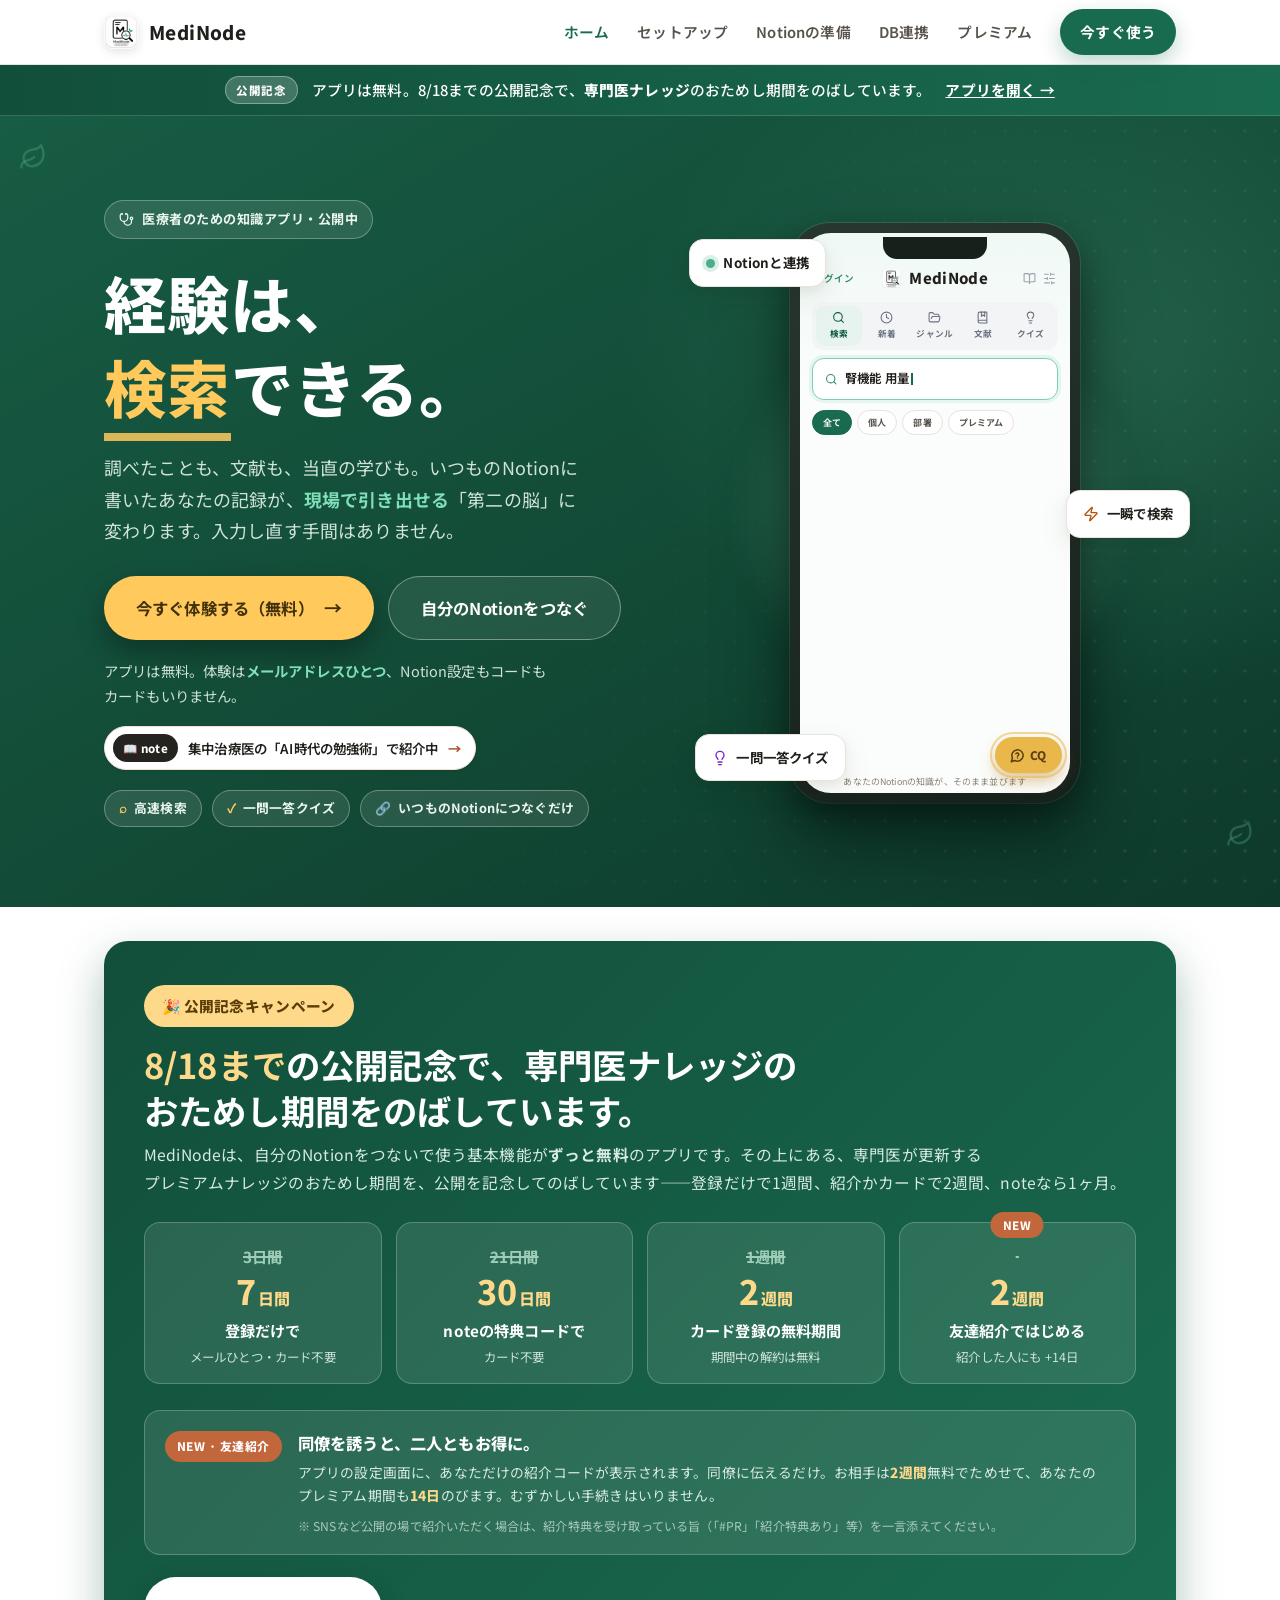
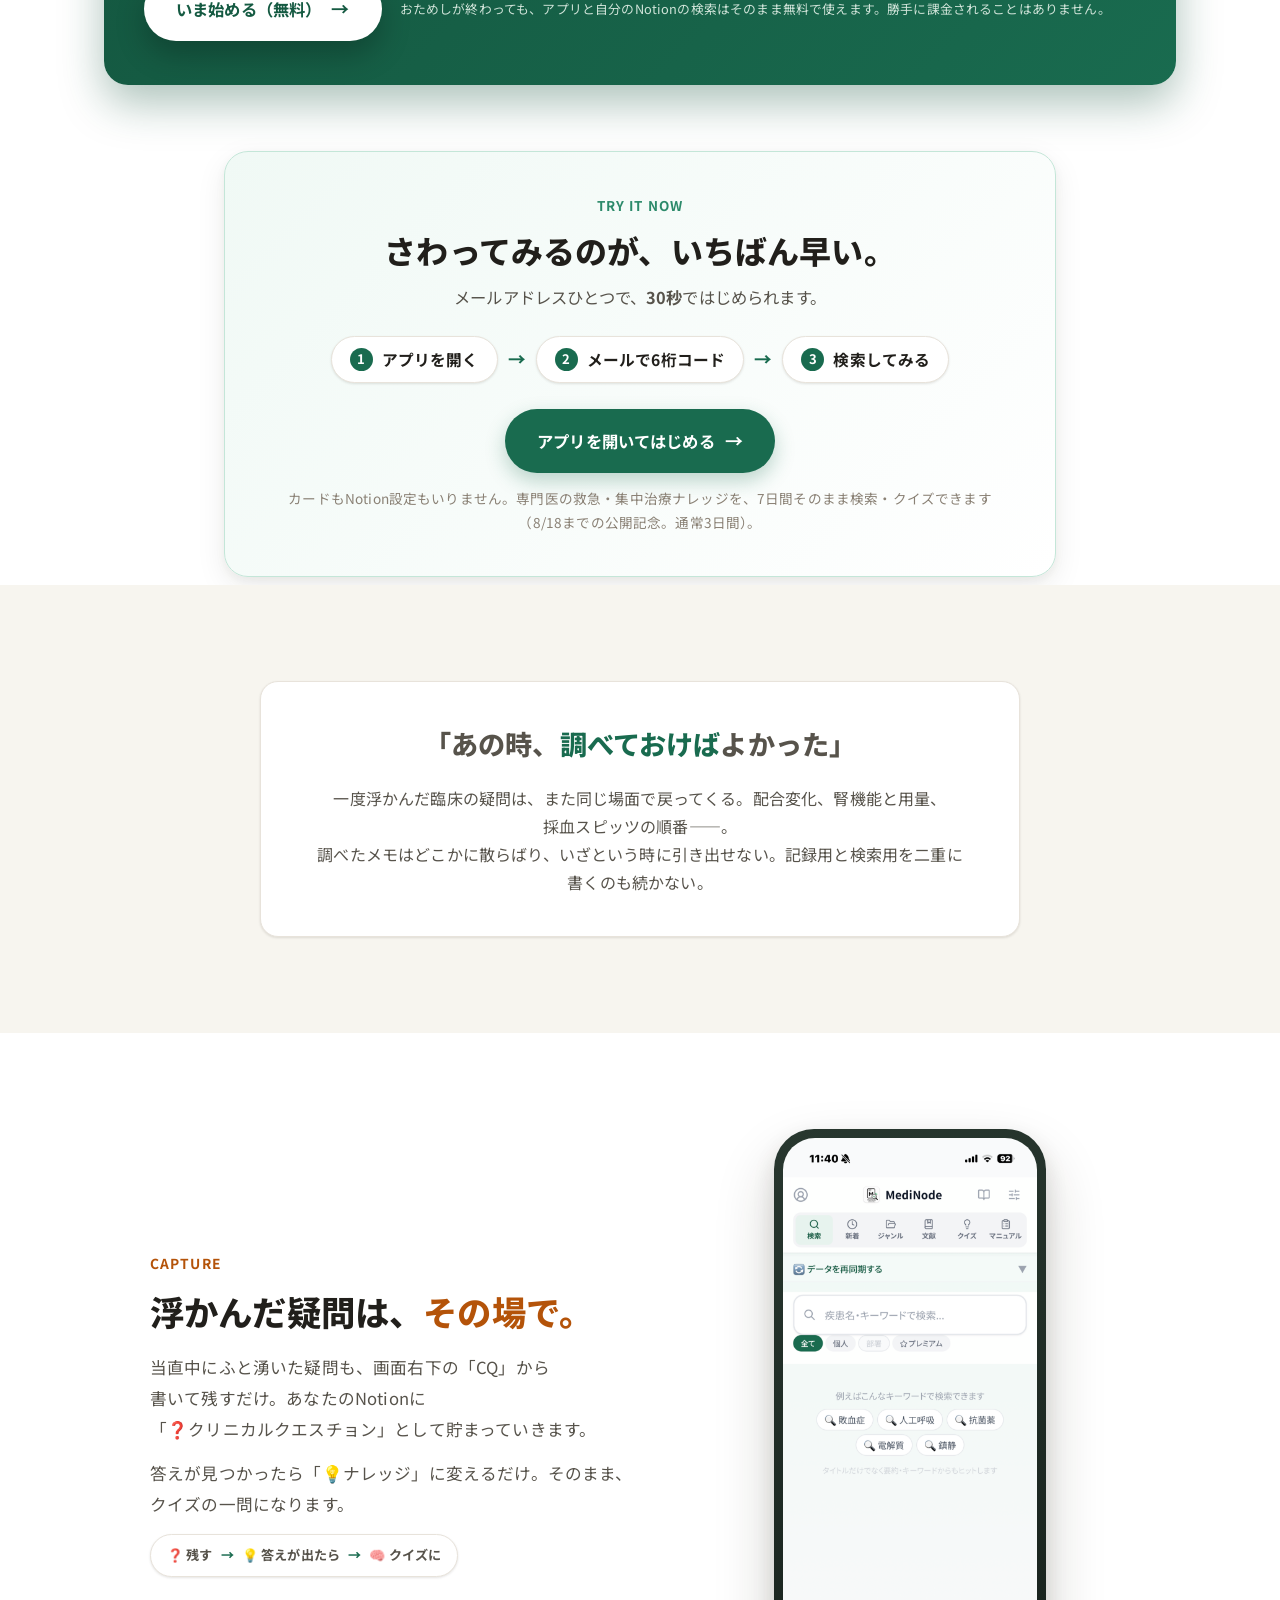
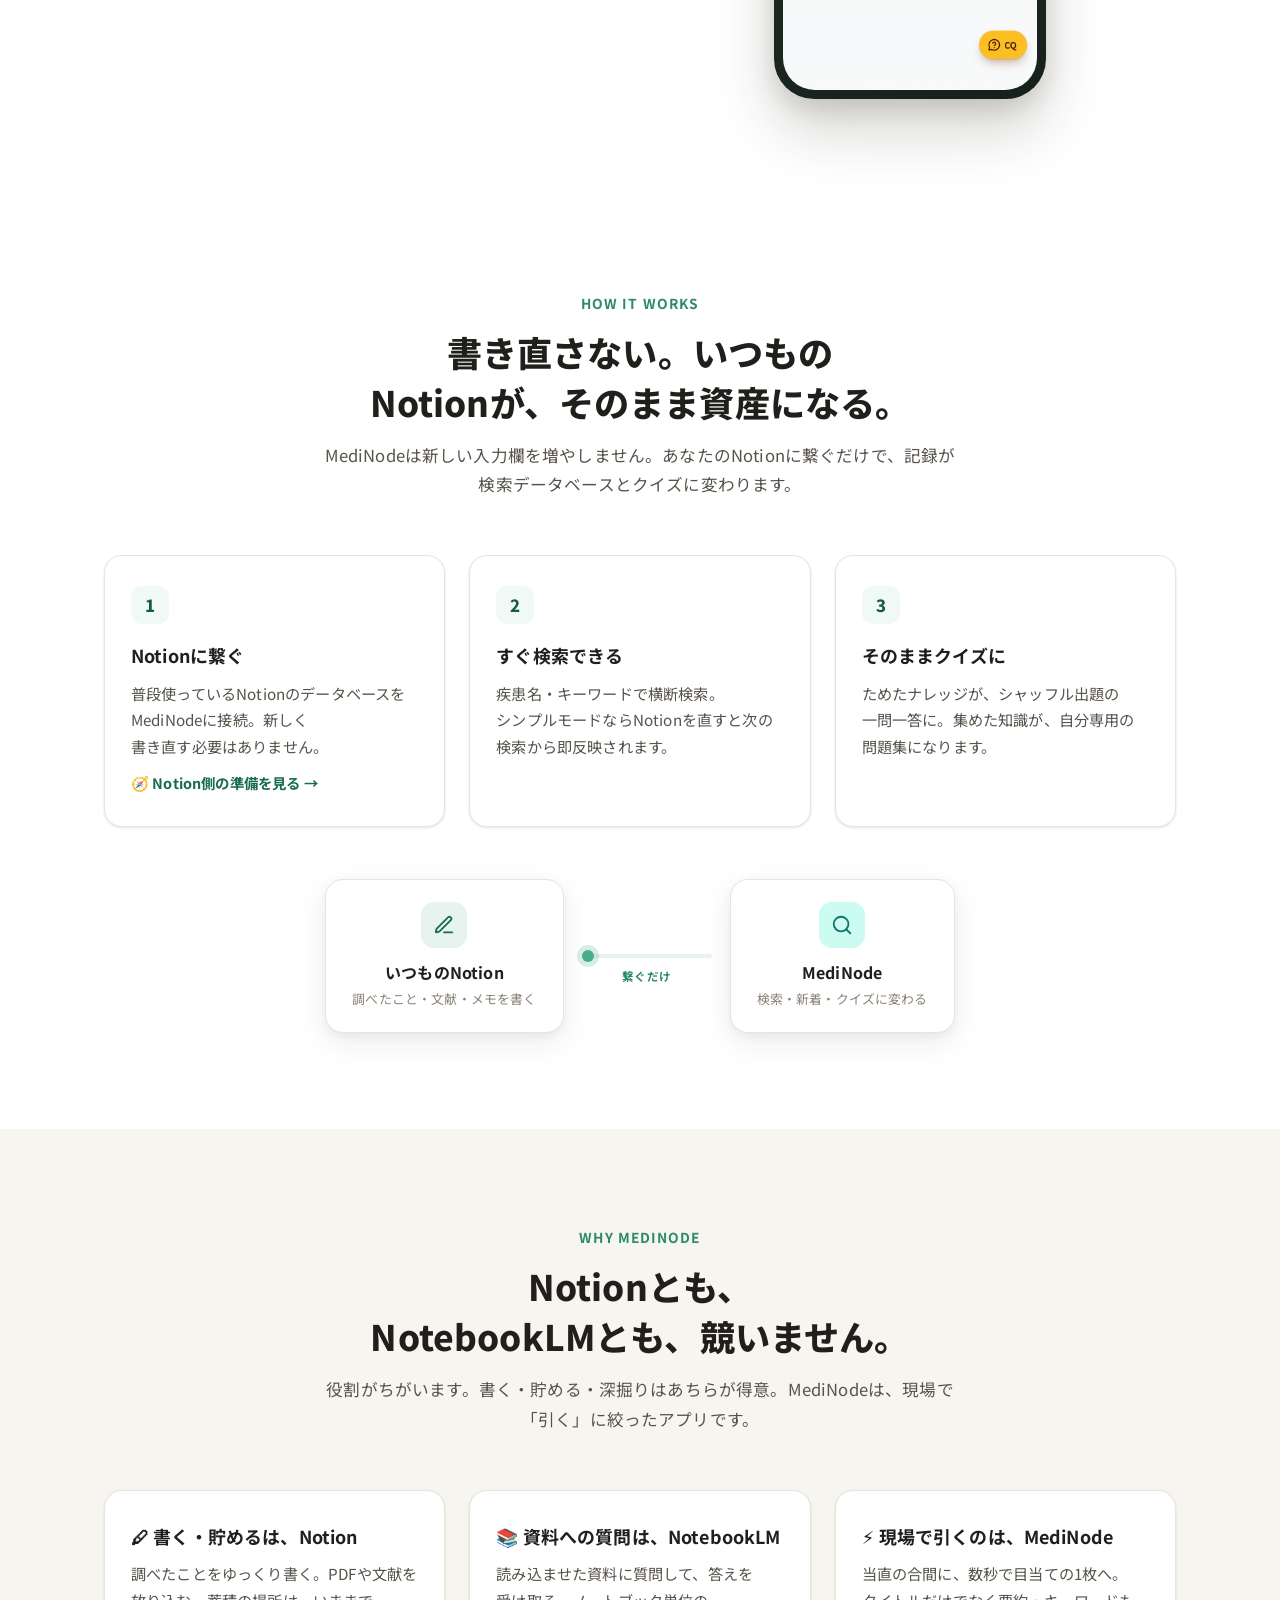
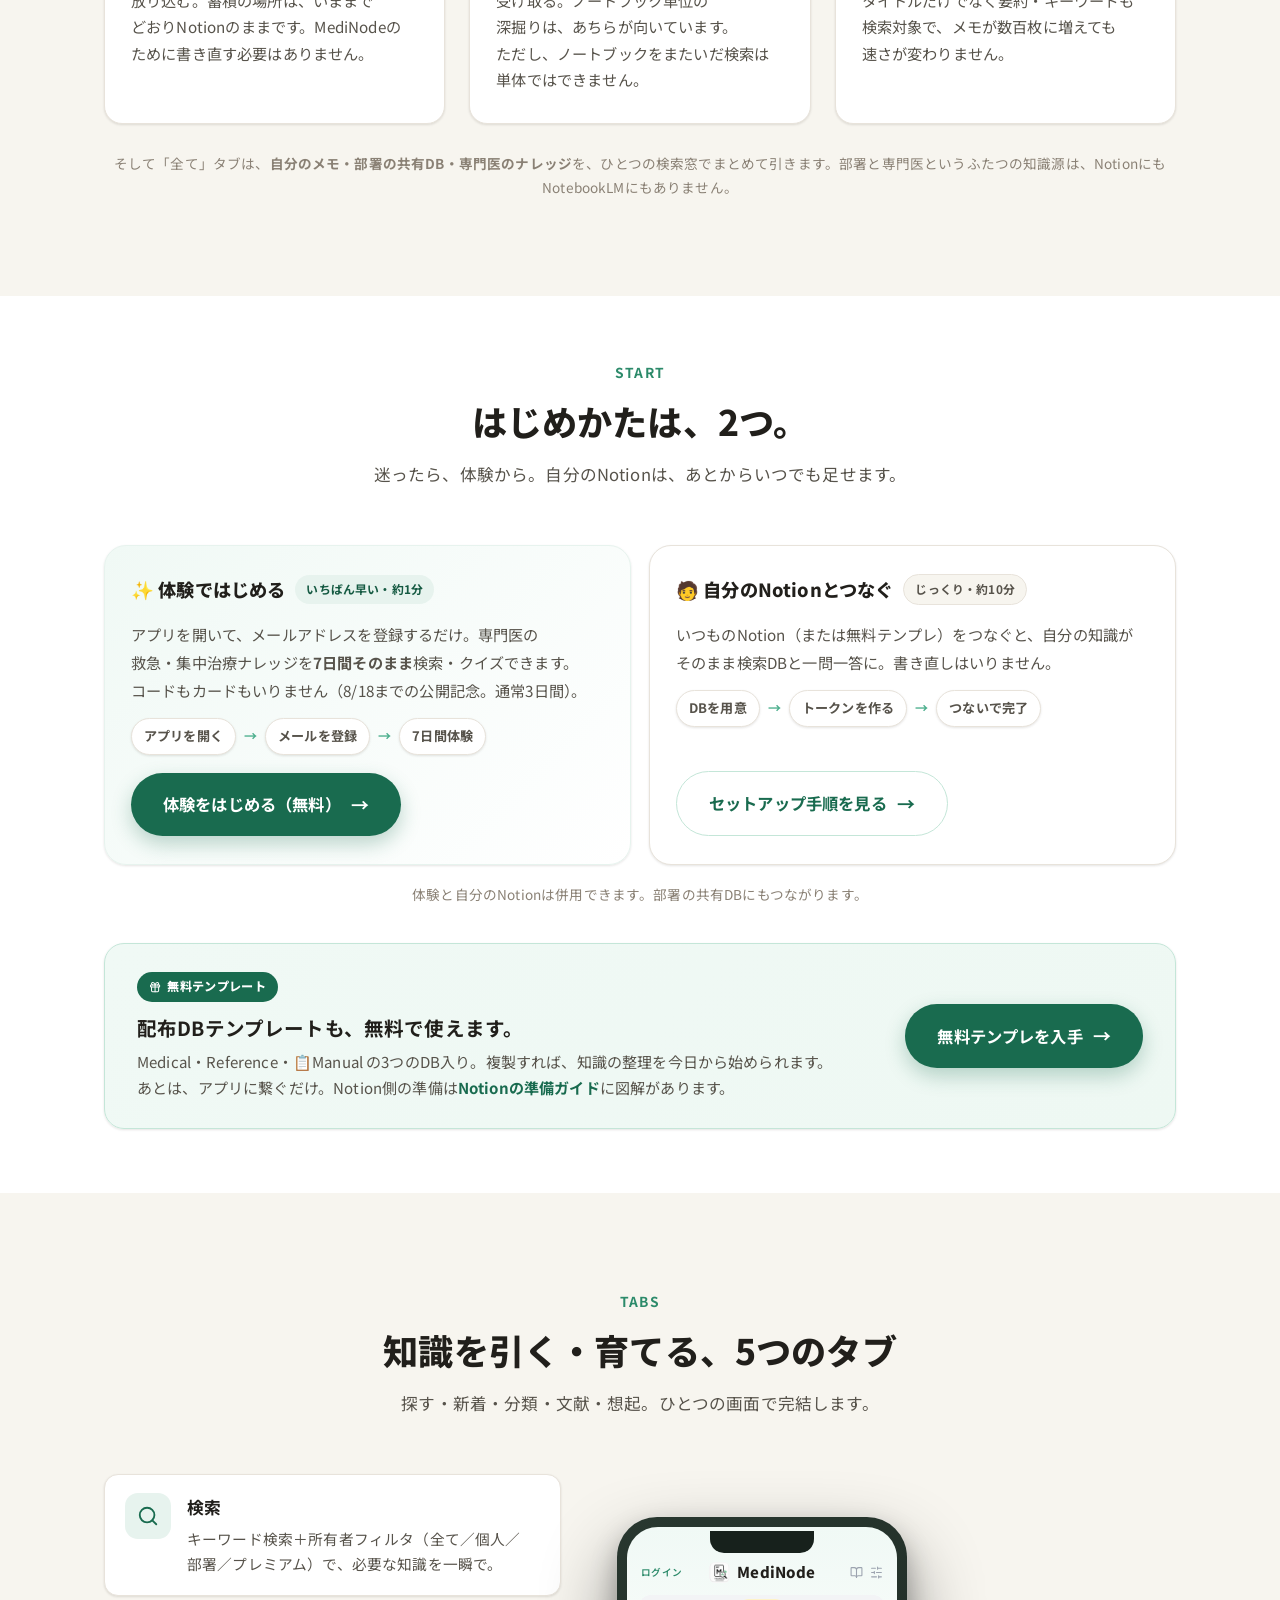
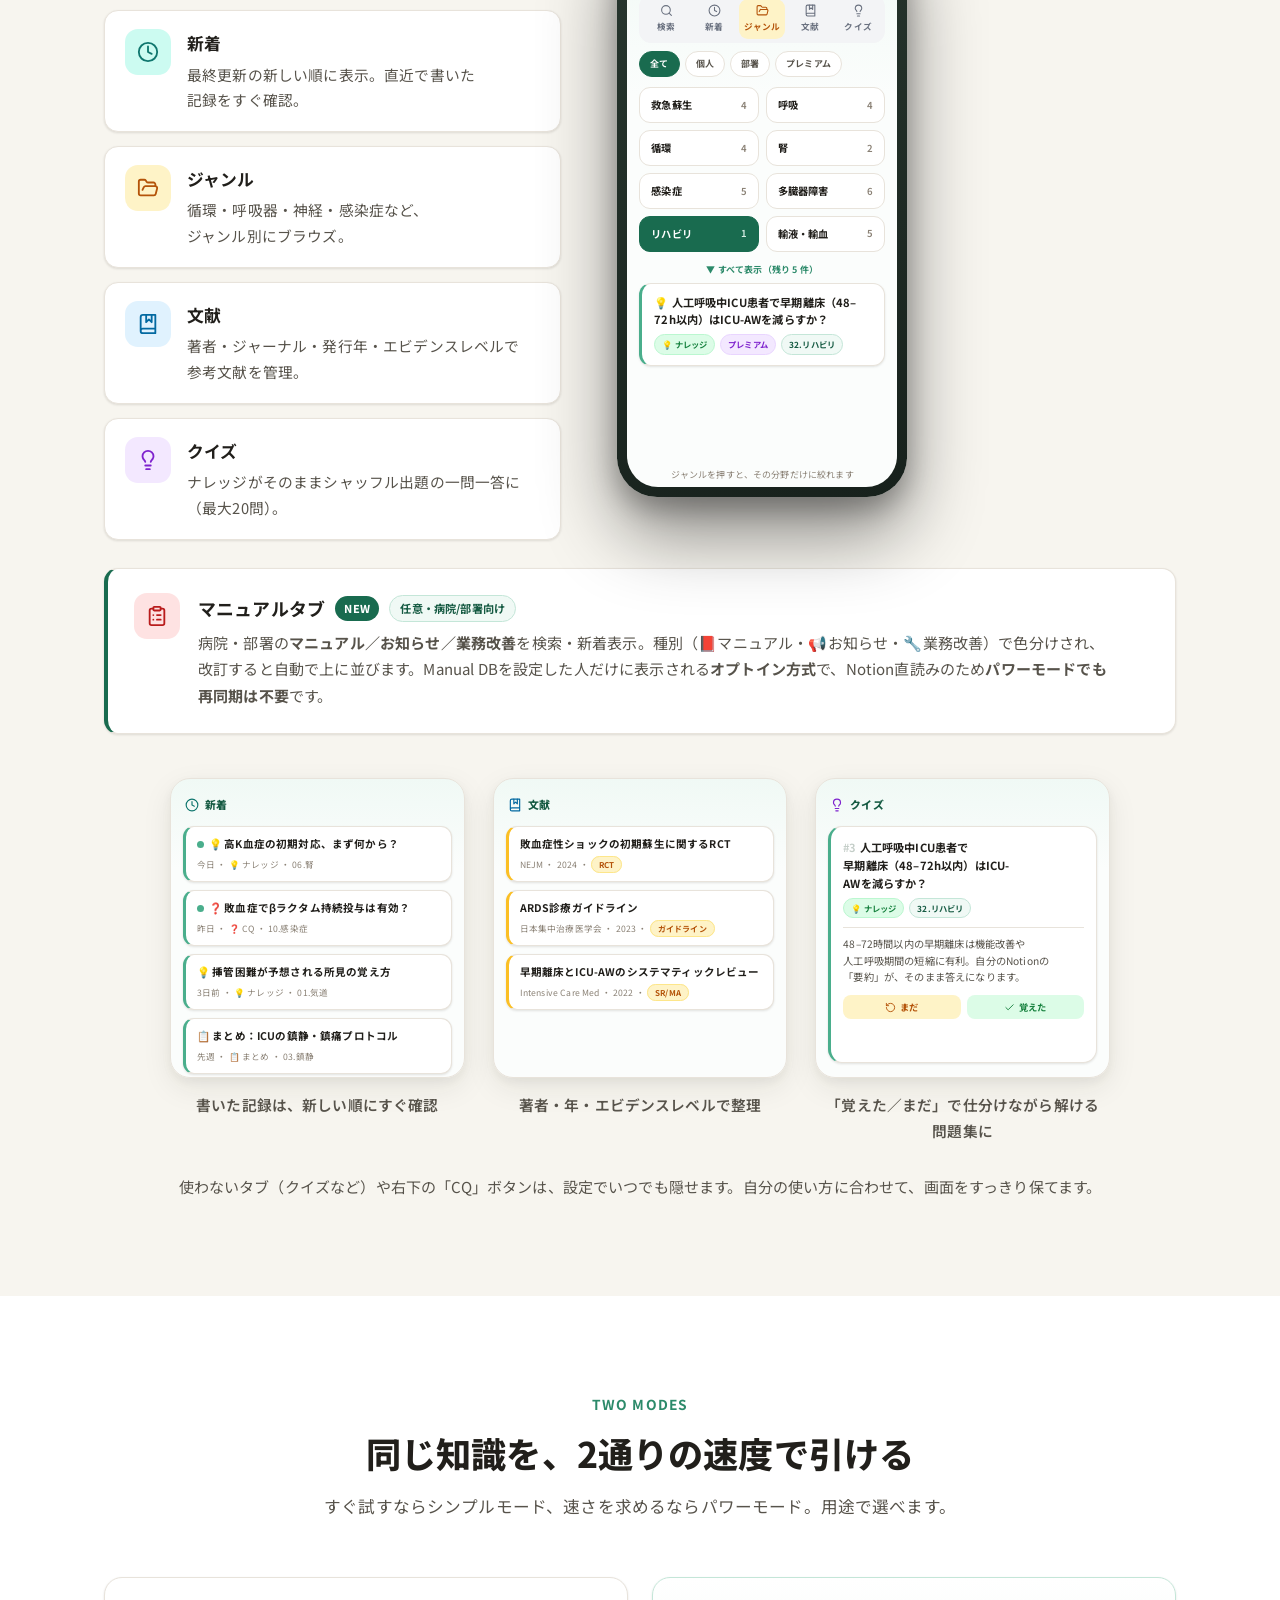
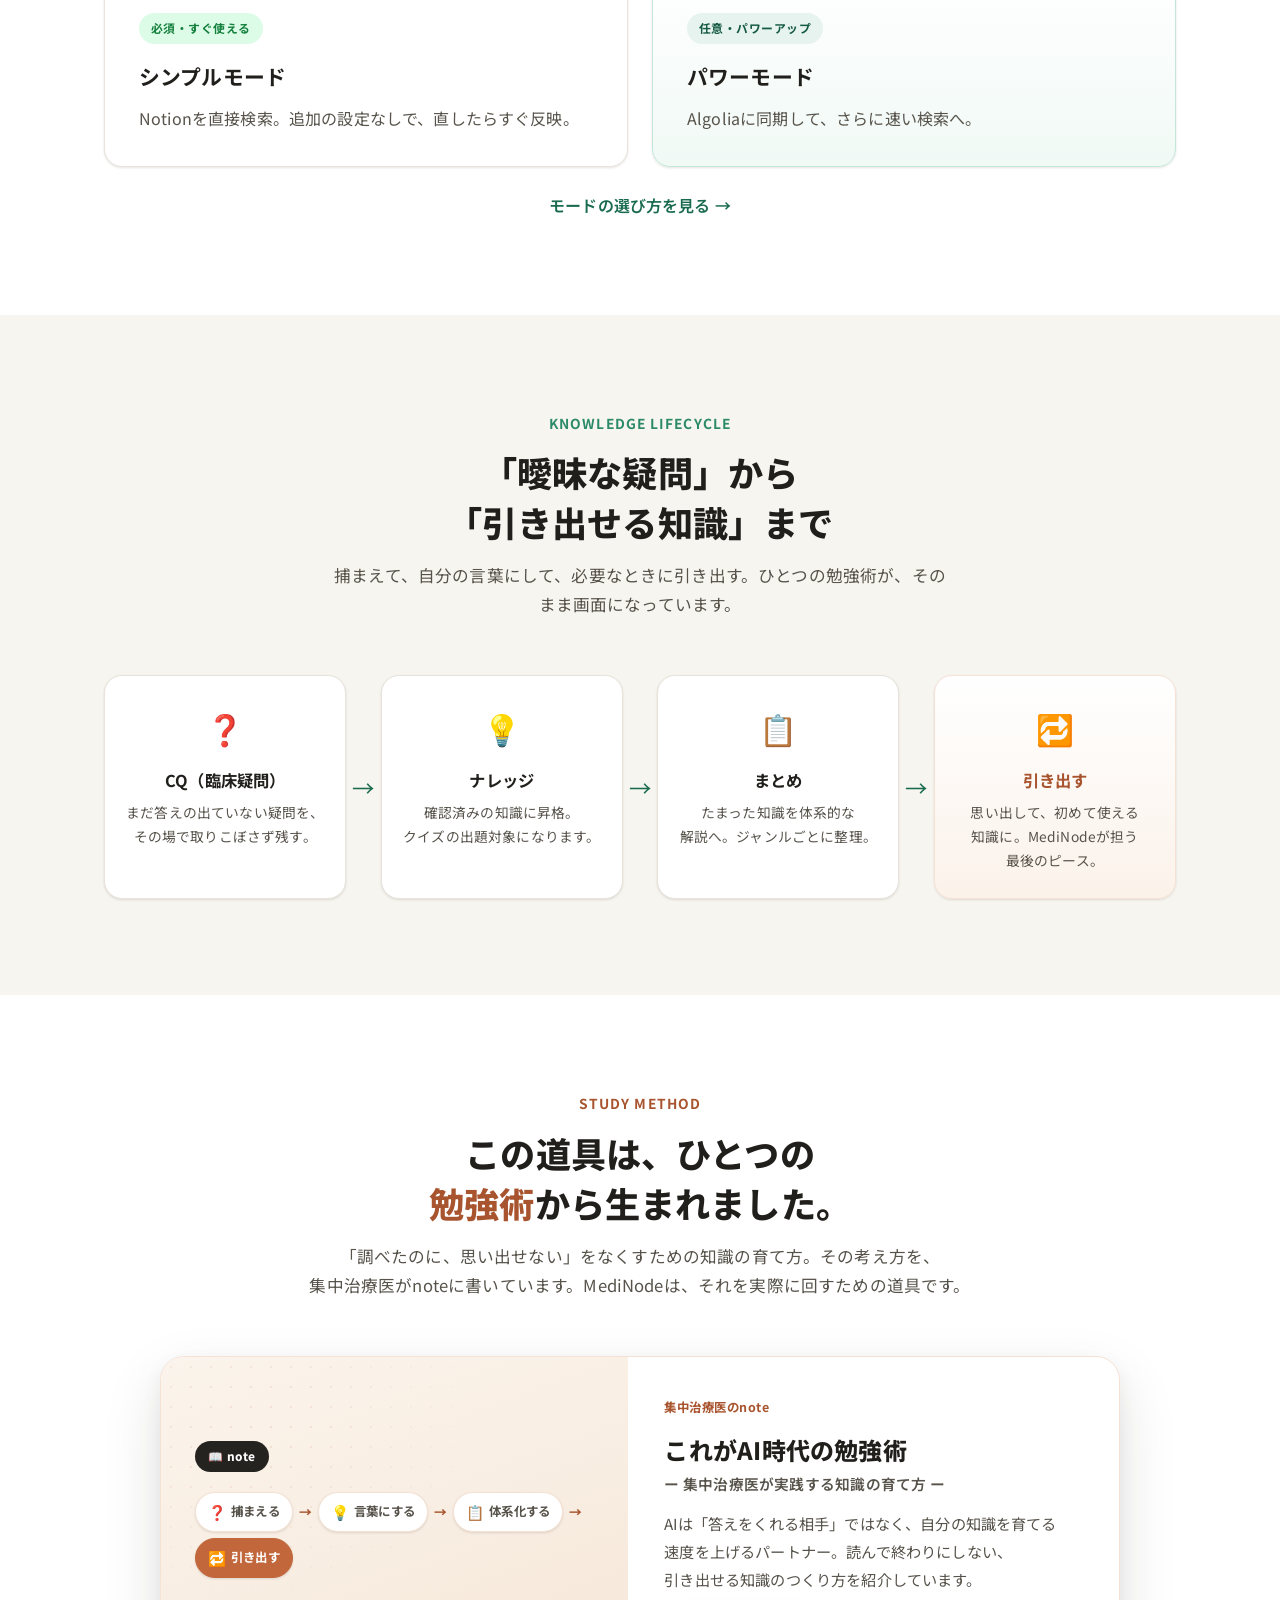
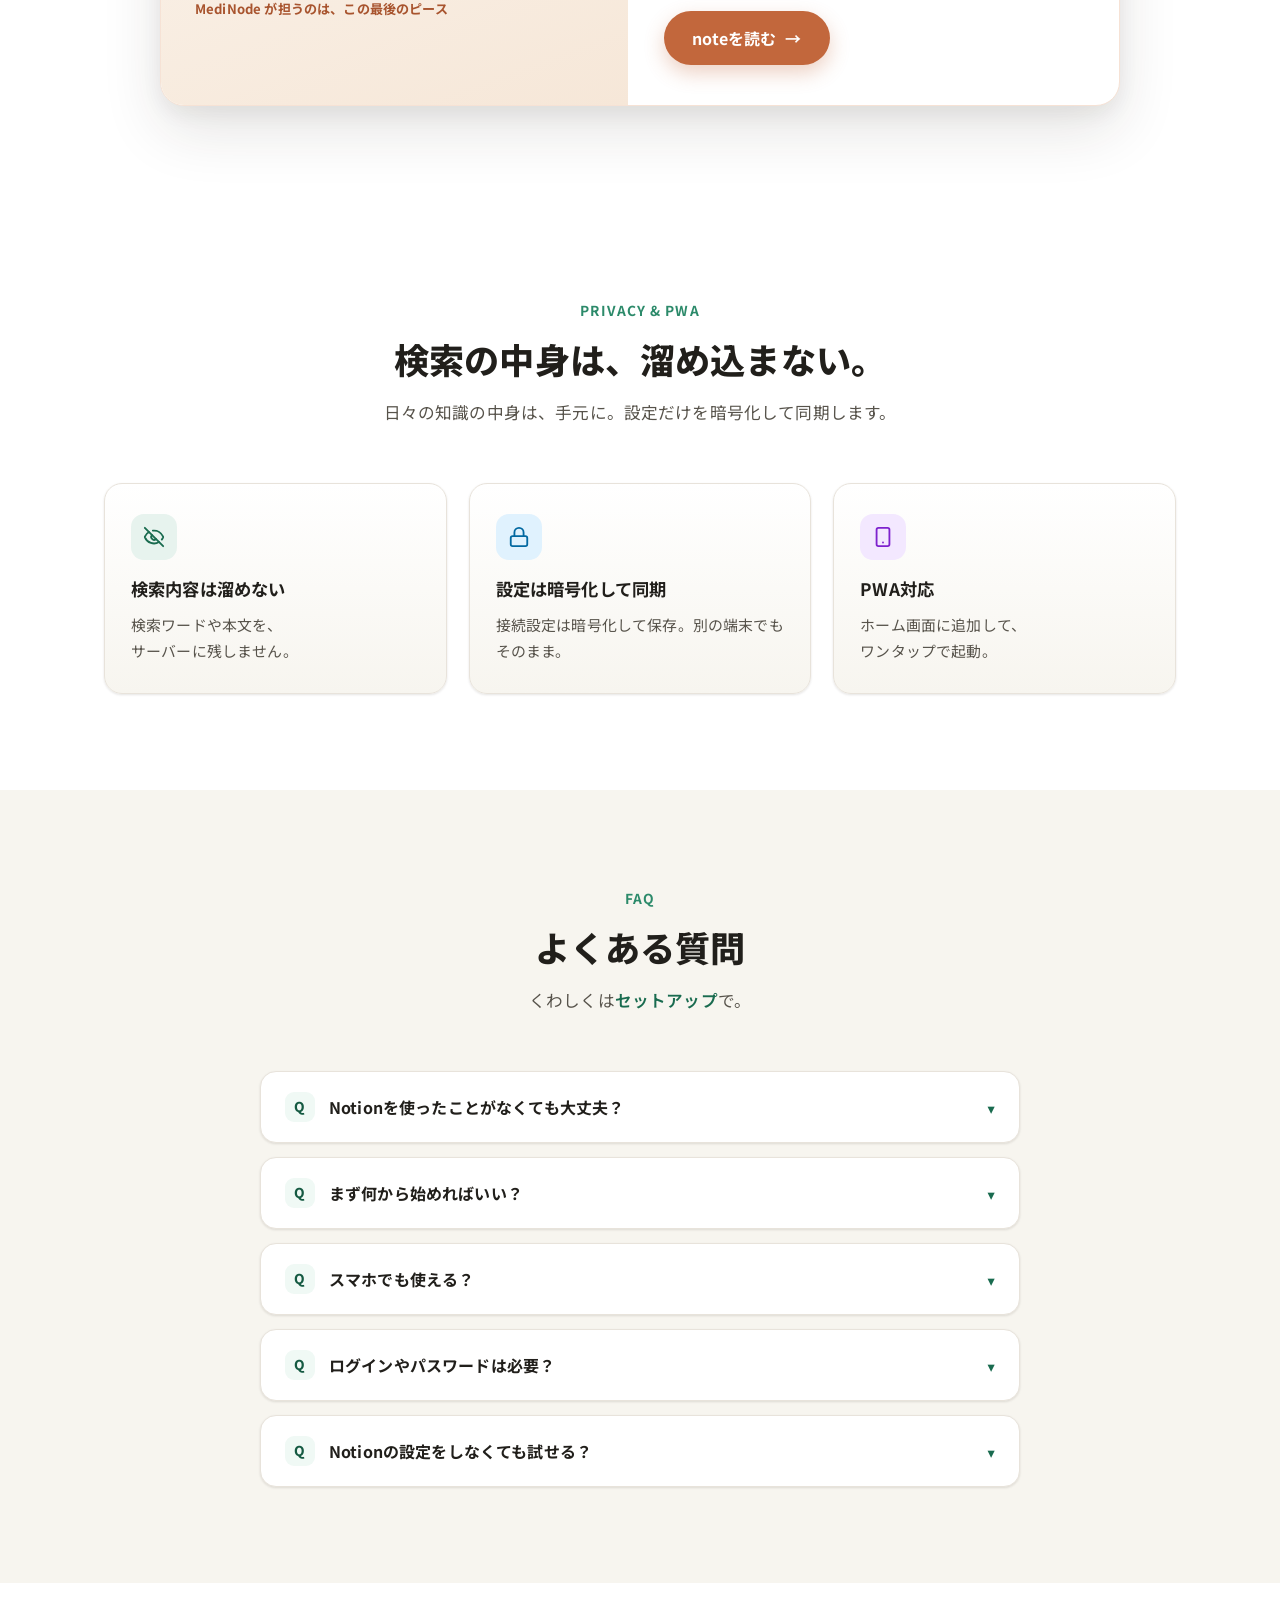
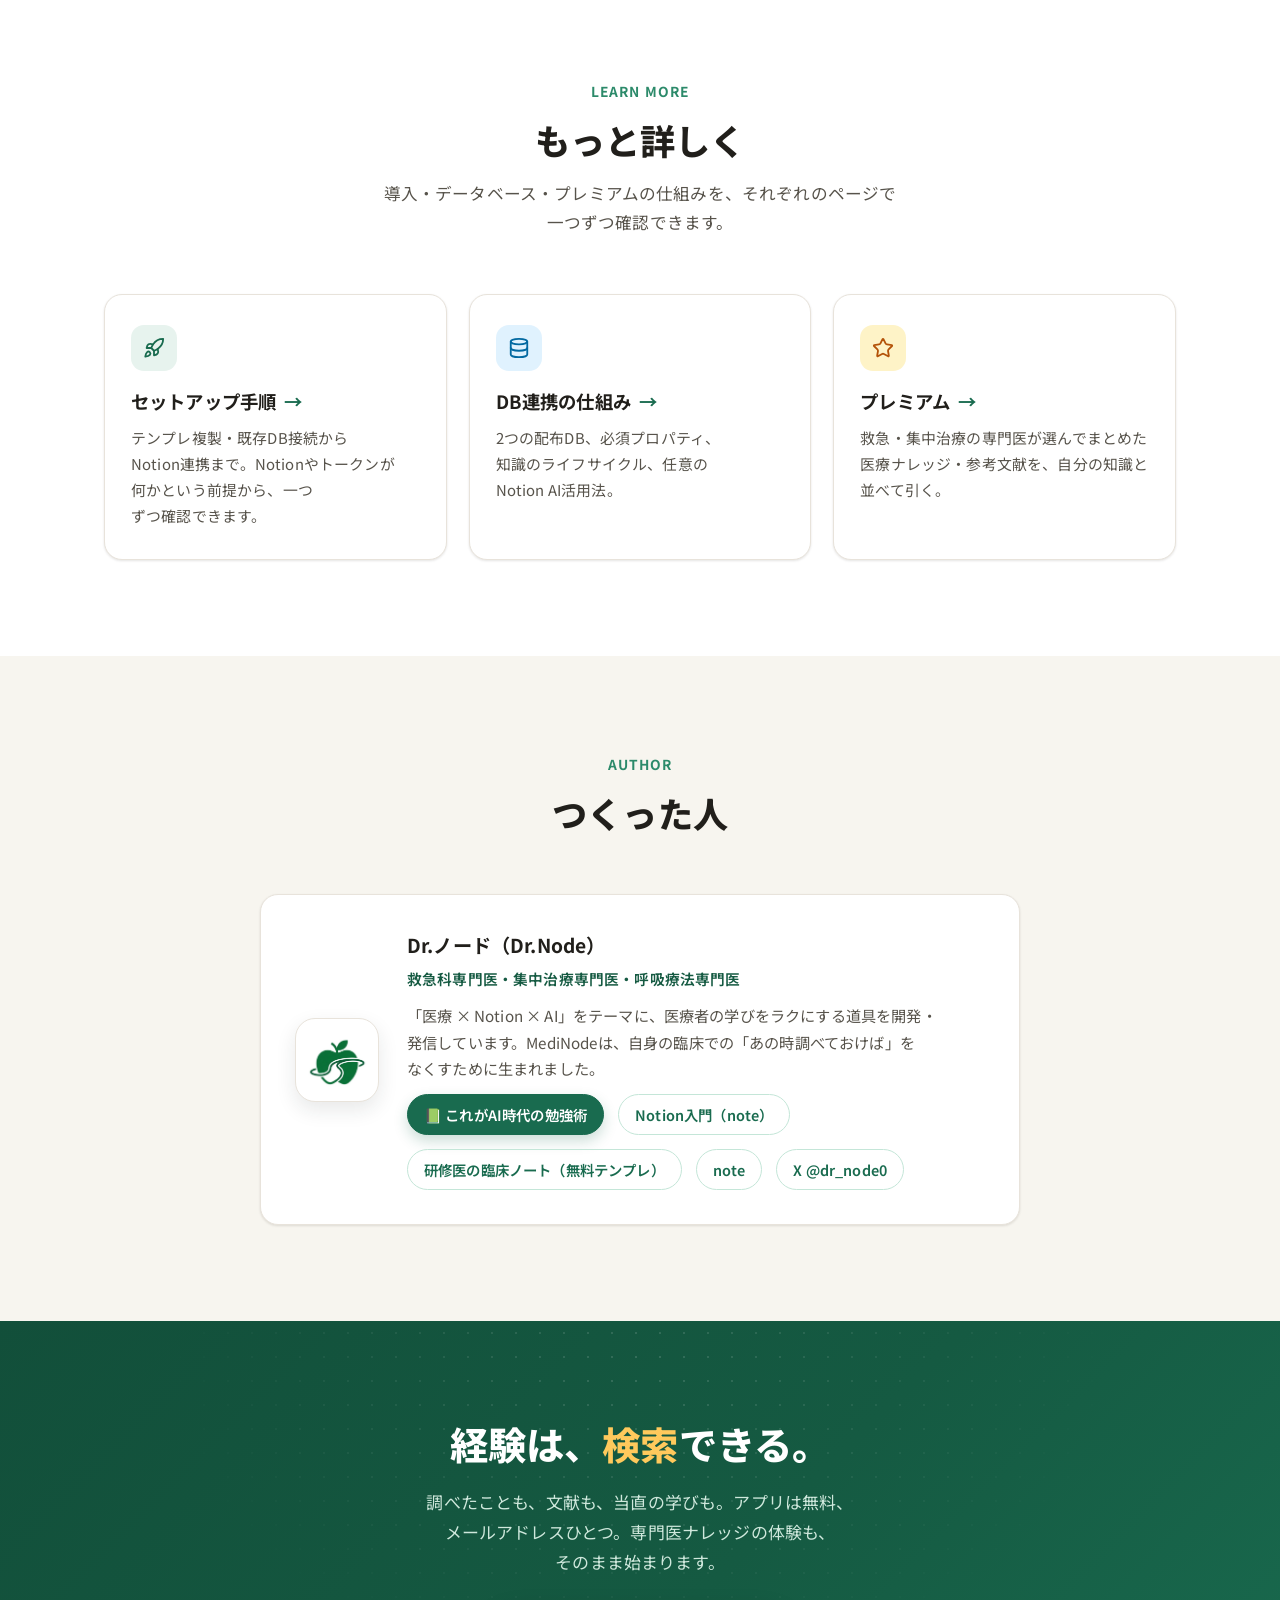
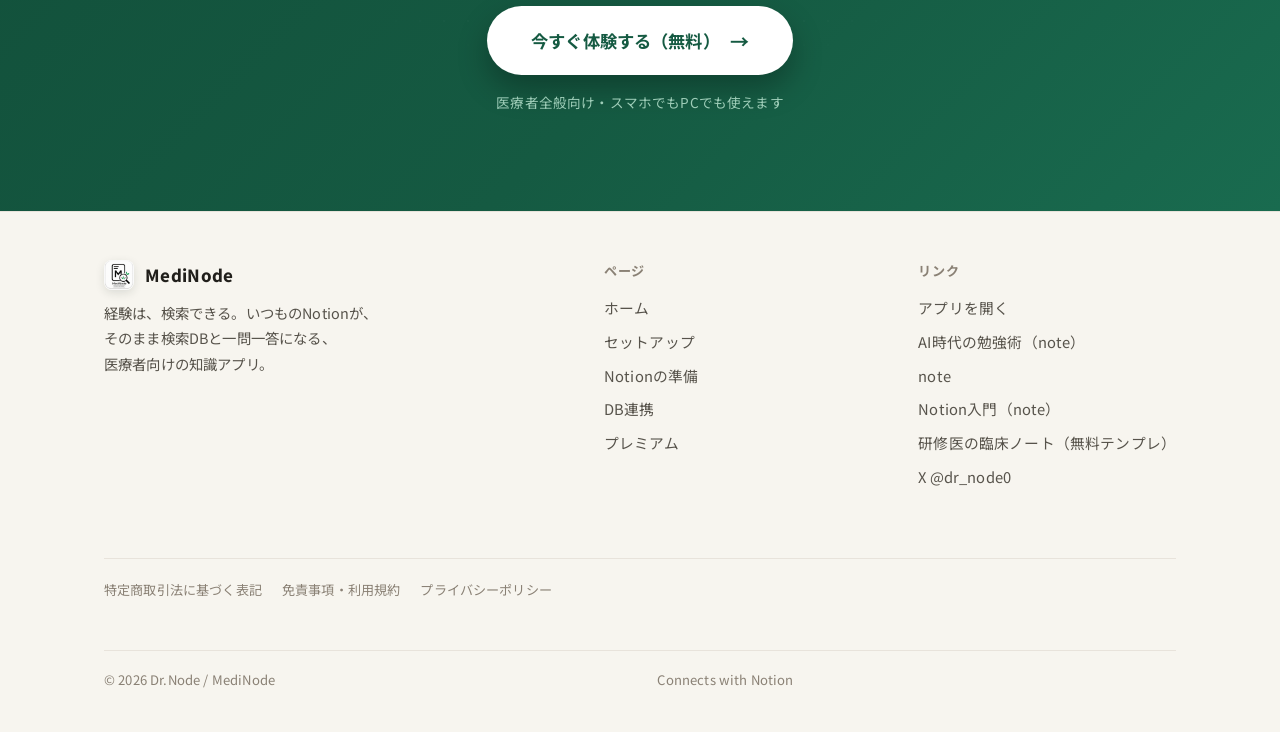
==== commit 5bc9aead: "棲み分けセクション #roles を新設（Notion・NotebookLMと競わない／串刺し検索） モニターFB「既存ツールとの差別化が伝わりにくい」への対応。#how直後に、 書く・貯める=Not" ====
--- a/index.html
+++ b/index.html
@@ -653,6 +653,23 @@
   </div>
 </section>
 
+<!-- ROLES: 棲み分け（Notion・NotebookLMと競わない） -->
+<section class="section" id="roles" style="background:var(--bg-soft);scroll-margin-top:80px">
+  <div class="wrap">
+    <div class="head reveal">
+      <div class="kicker">Why MediNode</div>
+      <h2>Notionとも、NotebookLMとも、<span class="hl">競いません。</span></h2>
+      <p>役割がちがいます。書く・貯める・深掘りはあちらが得意。MediNodeは、現場で「引く」に絞ったアプリです。</p>
+    </div>
+    <div class="flow">
+      <div class="flow-step reveal"><h3>🖊 書く・貯めるは、Notion</h3><p>調べたことをゆっくり書く。PDFや文献を放り込む。蓄積の場所は、いままでどおりNotionのままです。MediNodeのために書き直す必要はありません。</p></div>
+      <div class="flow-step reveal"><h3>📚 資料への質問は、NotebookLM</h3><p>読み込ませた資料に質問して、答えを受け取る。ノートブック単位の深掘りは、あちらが向いています。ただし、ノートブックをまたいだ検索は単体ではできません。</p></div>
+      <div class="flow-step reveal"><h3>⚡ 現場で引くのは、MediNode</h3><p>当直の合間に、数秒で目当ての1枚へ。タイトルだけでなく要約・キーワードも検索対象で、メモが数百枚に増えても速さが変わりません。</p></div>
+    </div>
+    <p class="start-note reveal" style="margin-top:28px">そして「全て」タブは、<b>自分のメモ・部署の共有DB・専門医のナレッジ</b>を、ひとつの検索窓でまとめて引きます。部署と専門医というふたつの知識源は、NotionにもNotebookLMにもありません。</p>
+  </div>
+</section>
+
 <!-- START: two paths -->
 <section class="section" id="start" style="padding:64px 0">
   <div class="wrap">
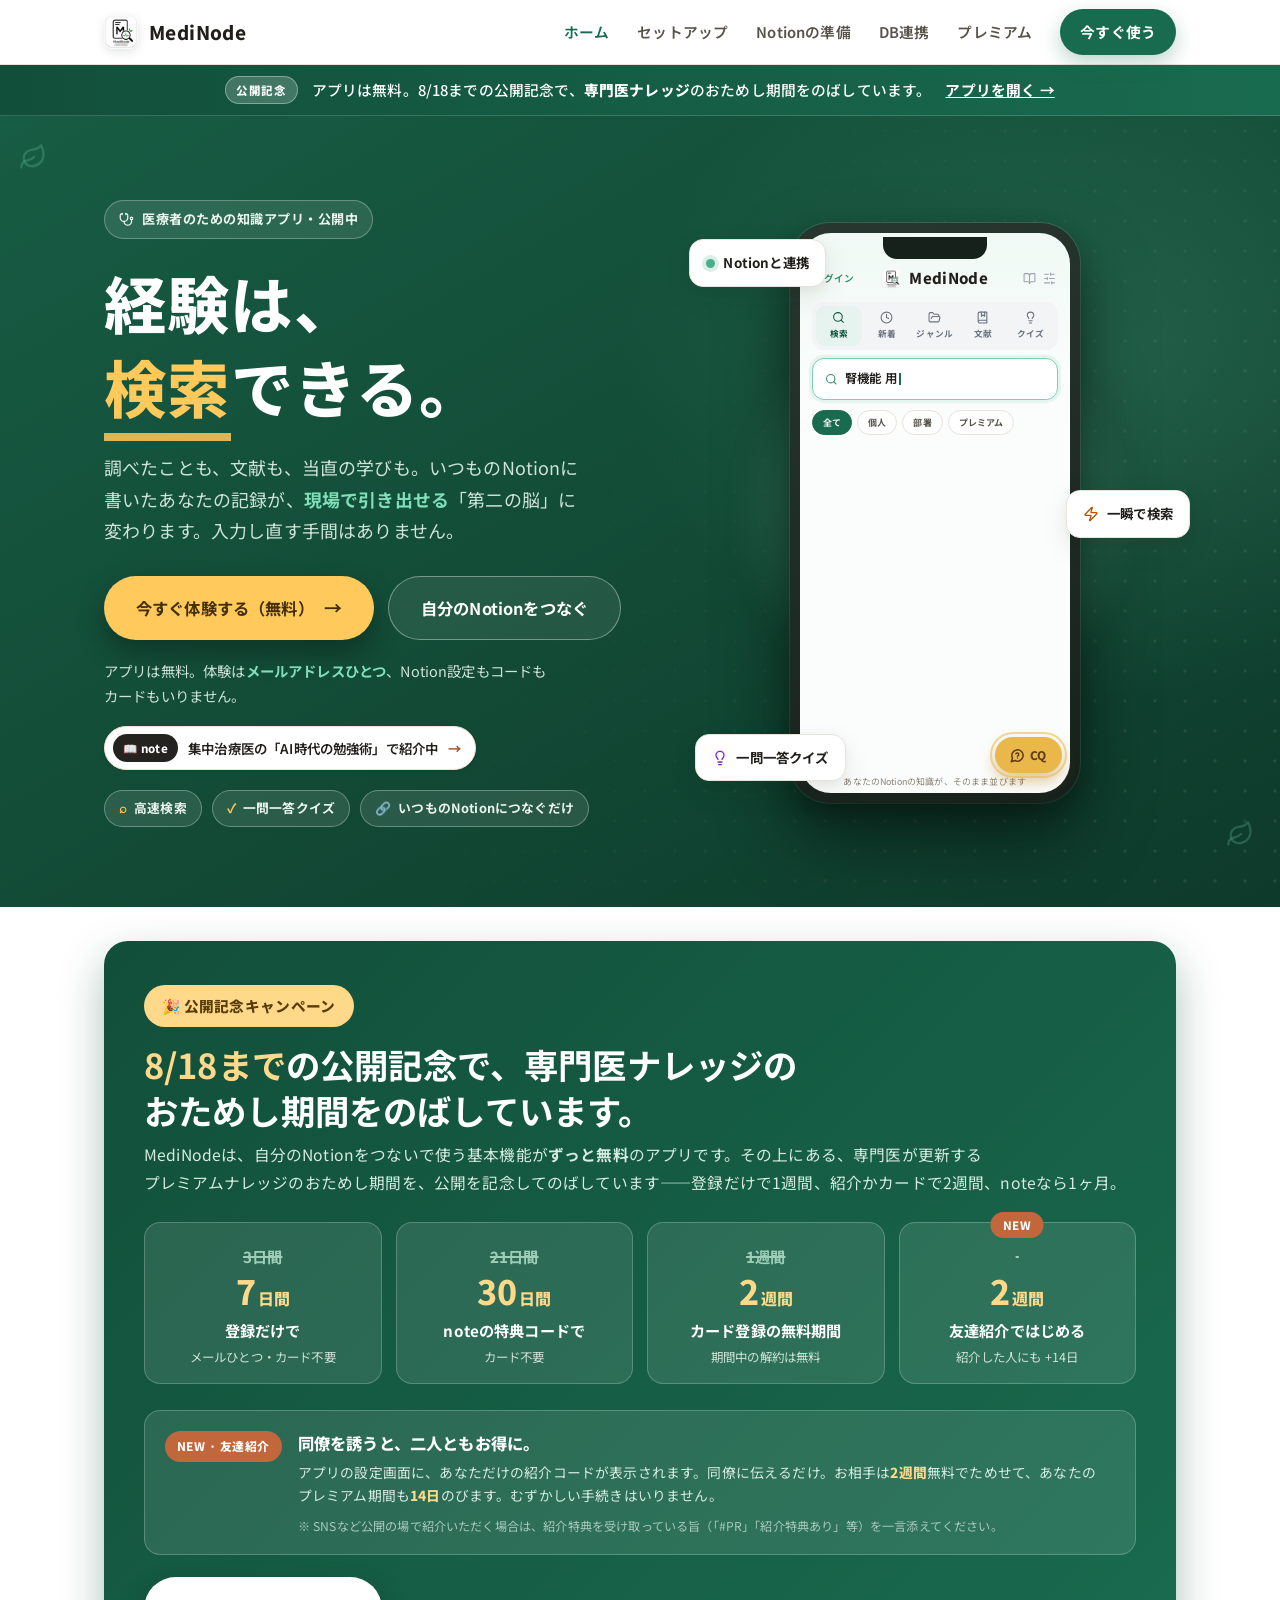
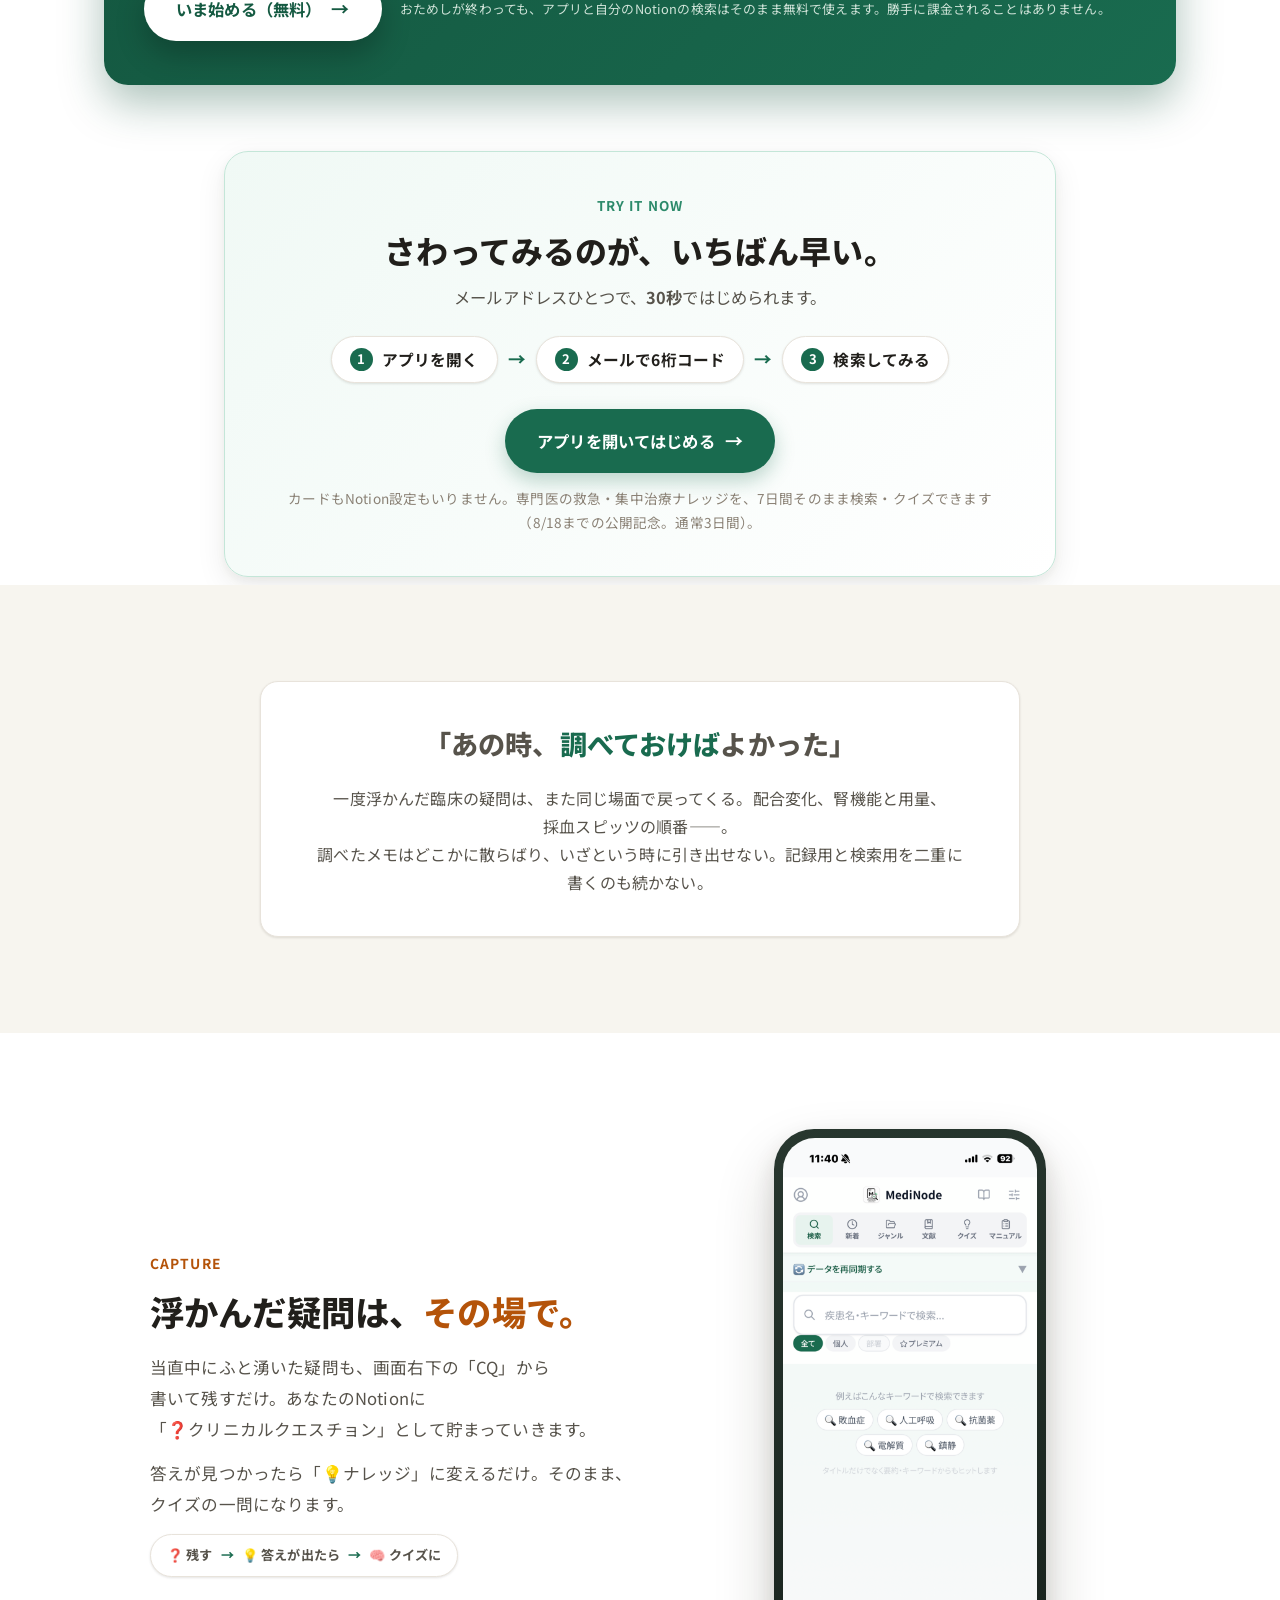
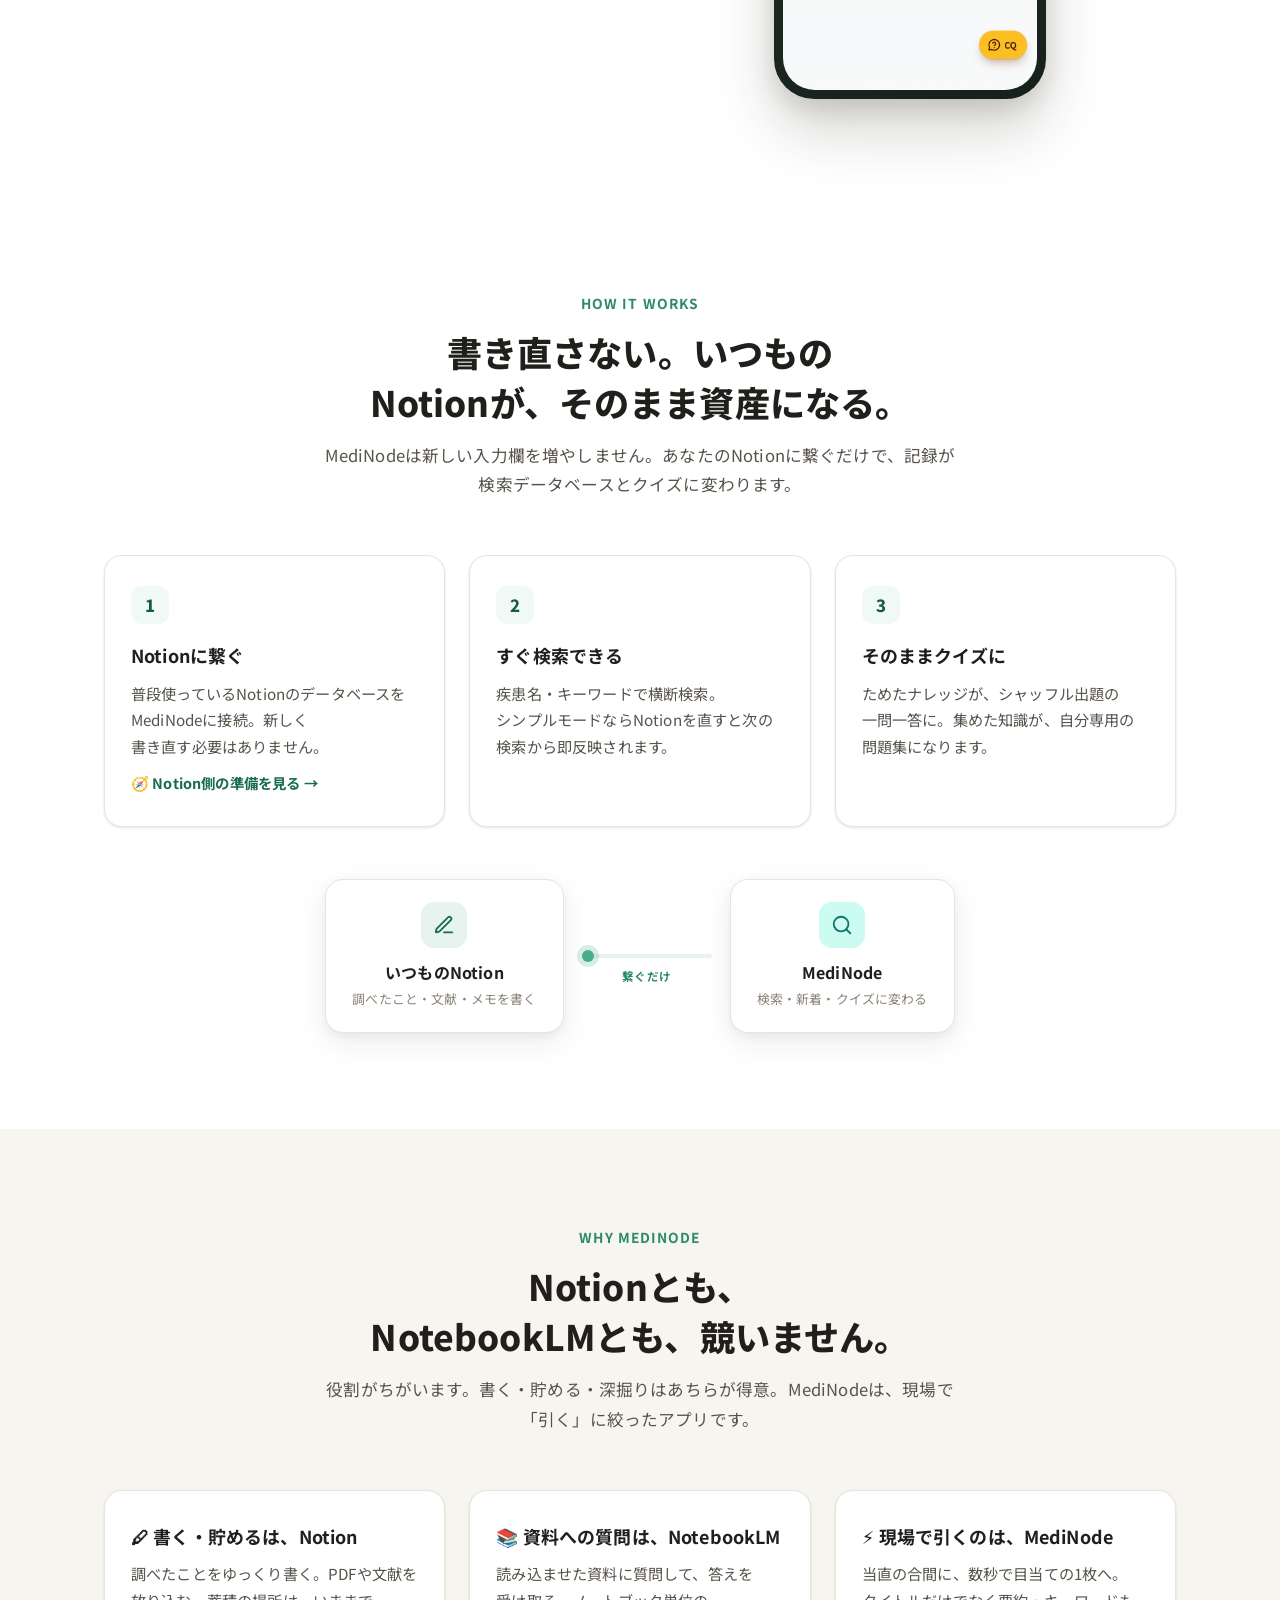
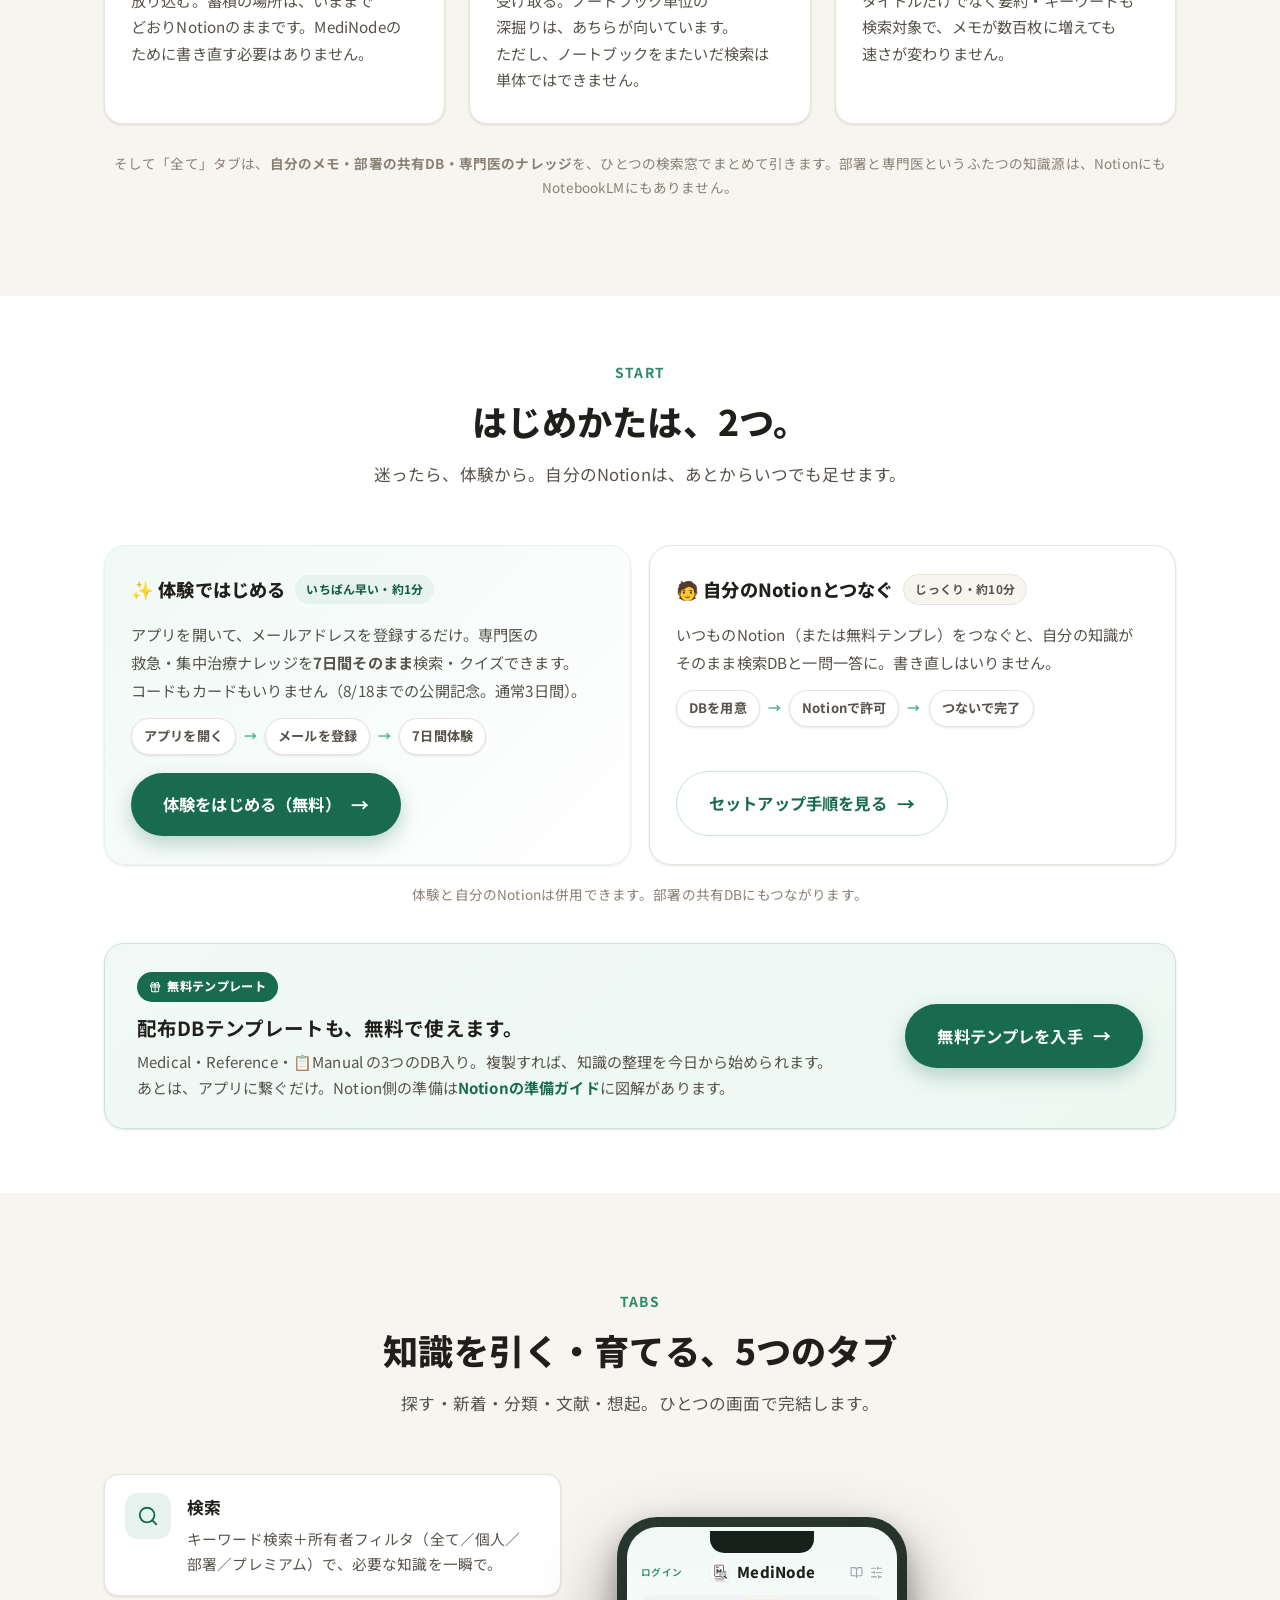
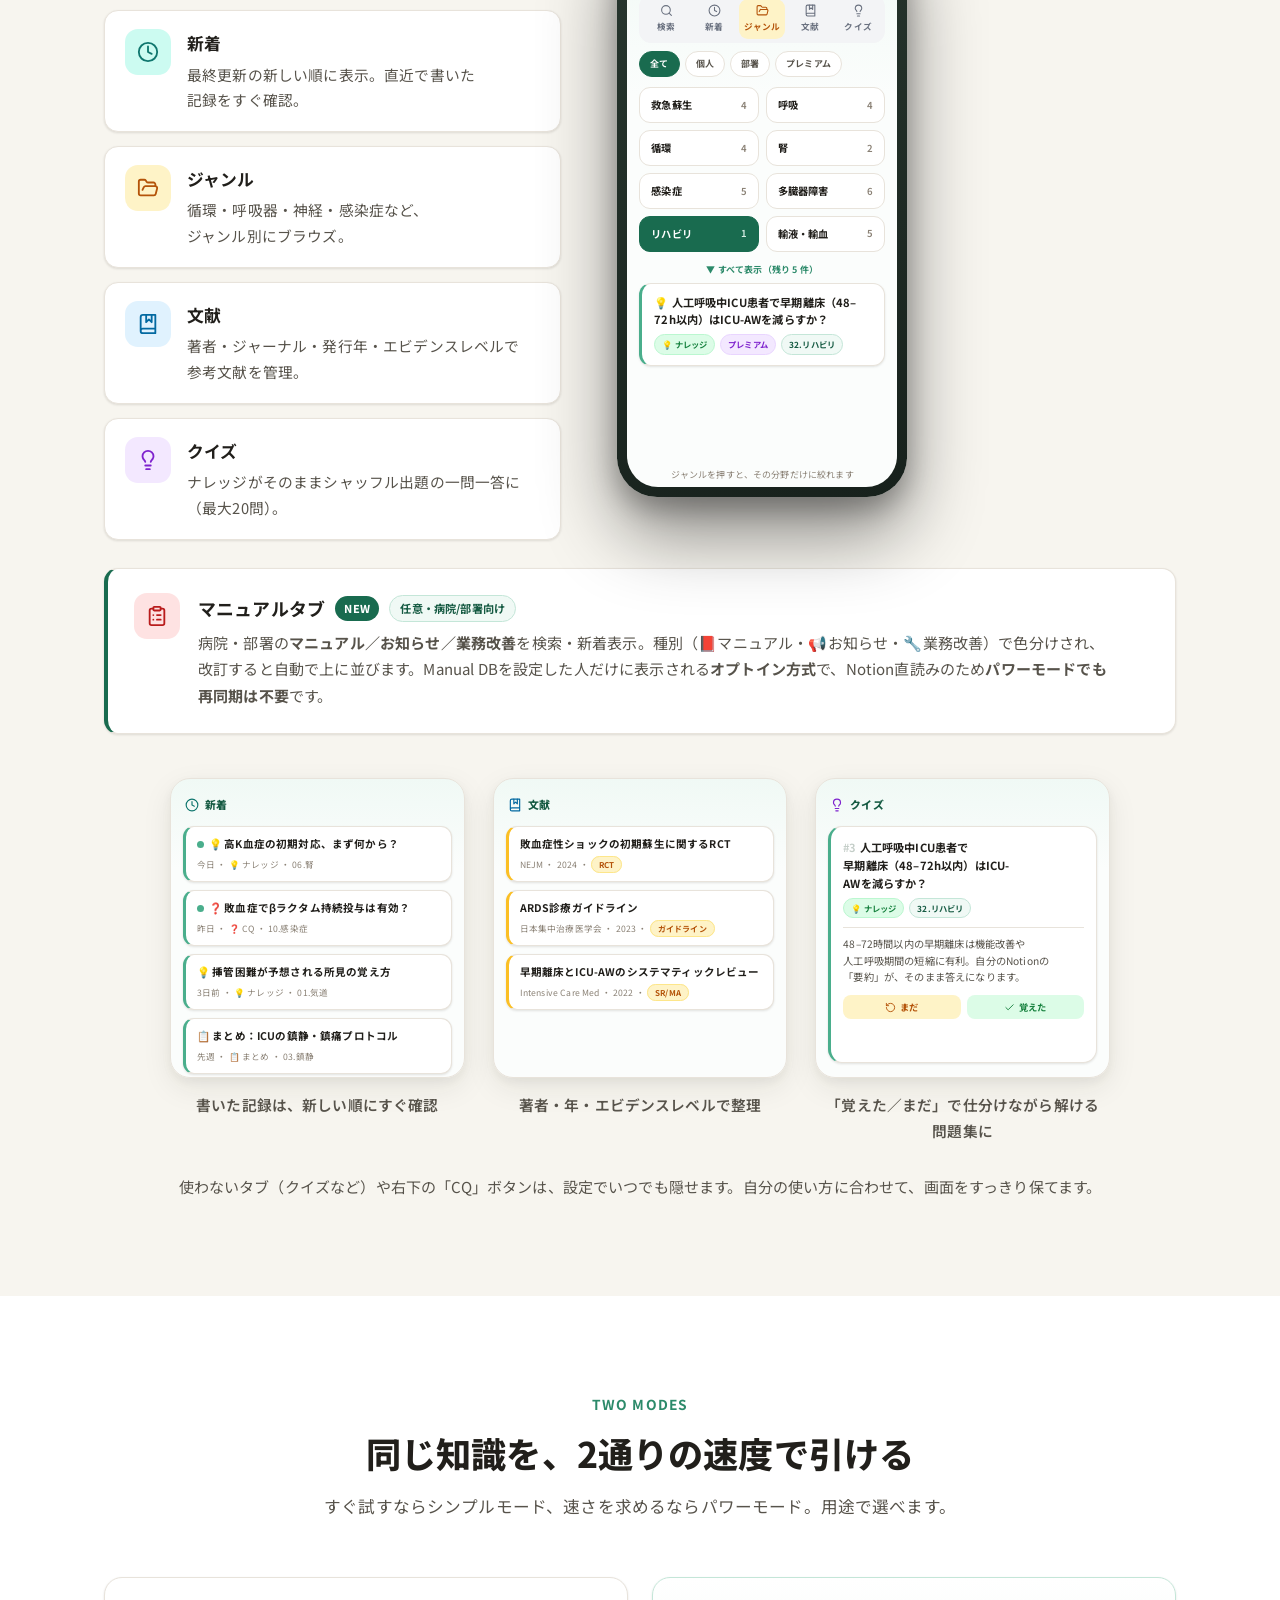
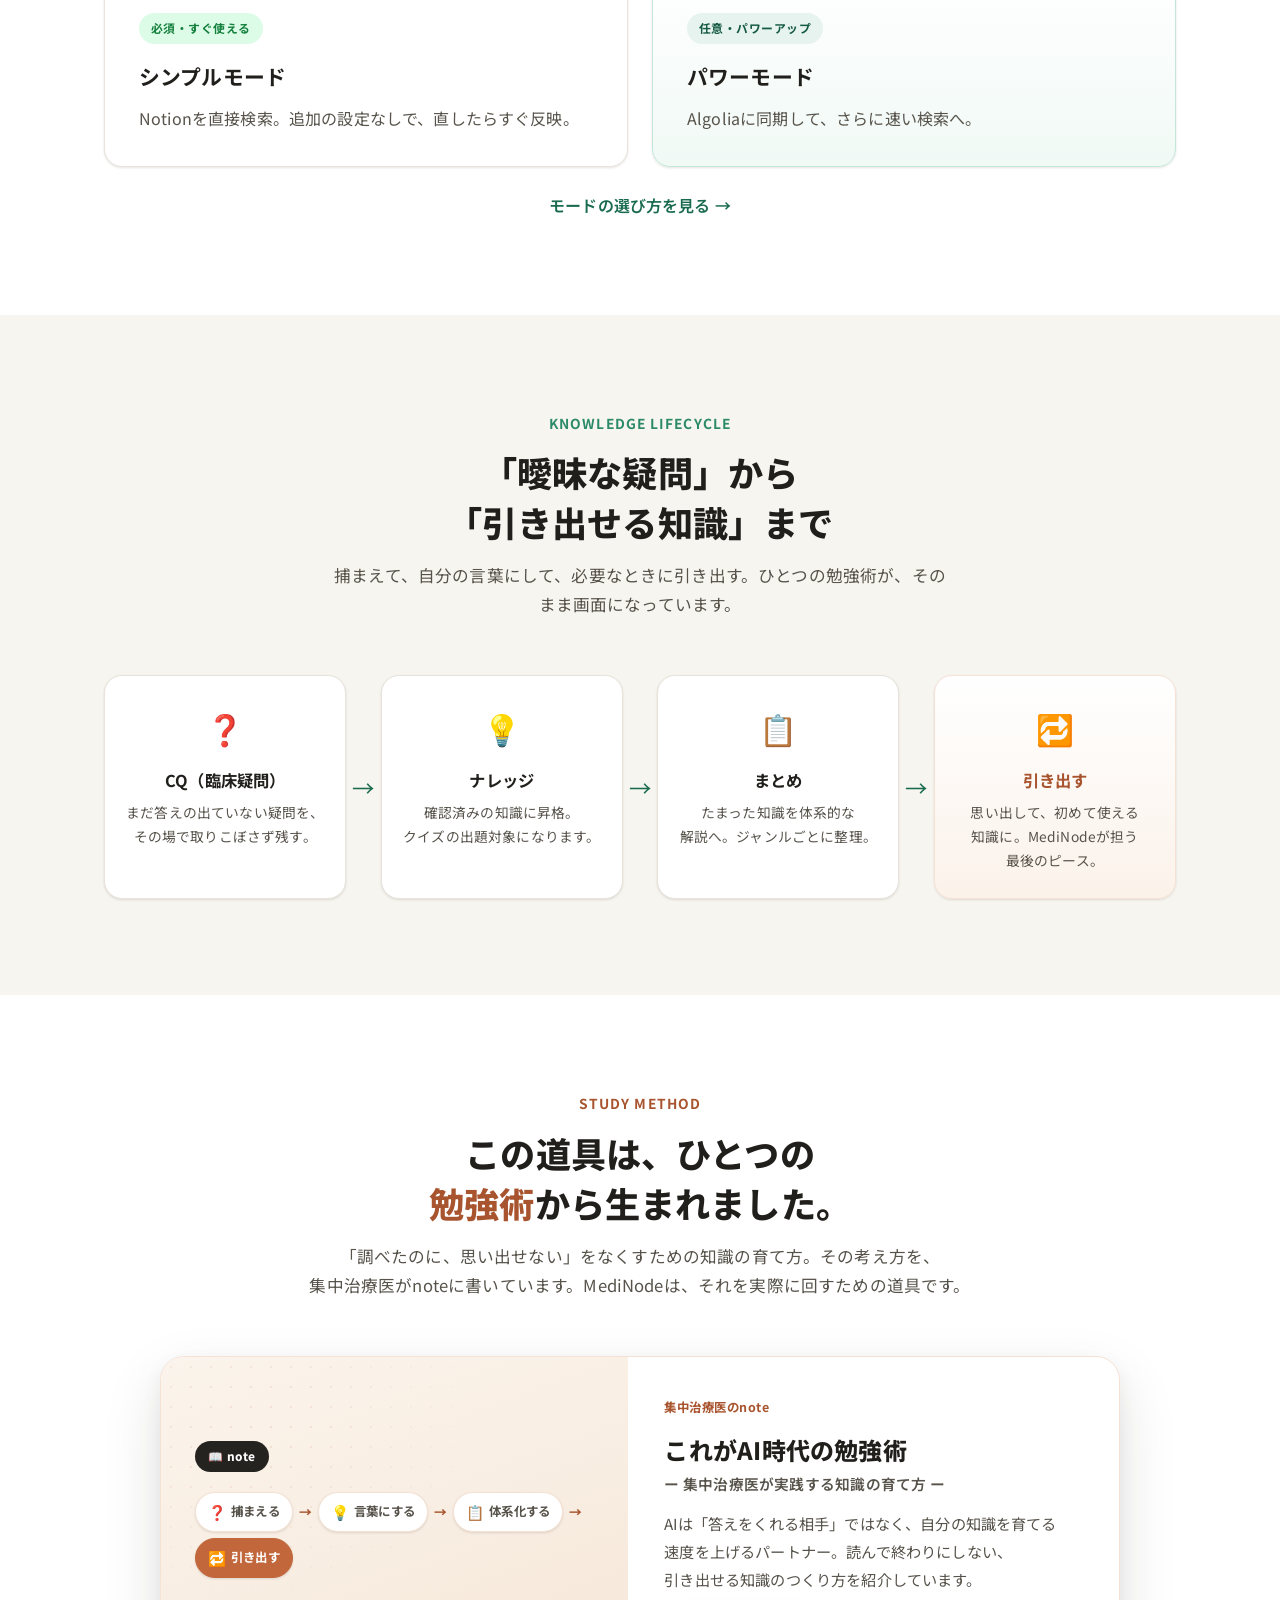
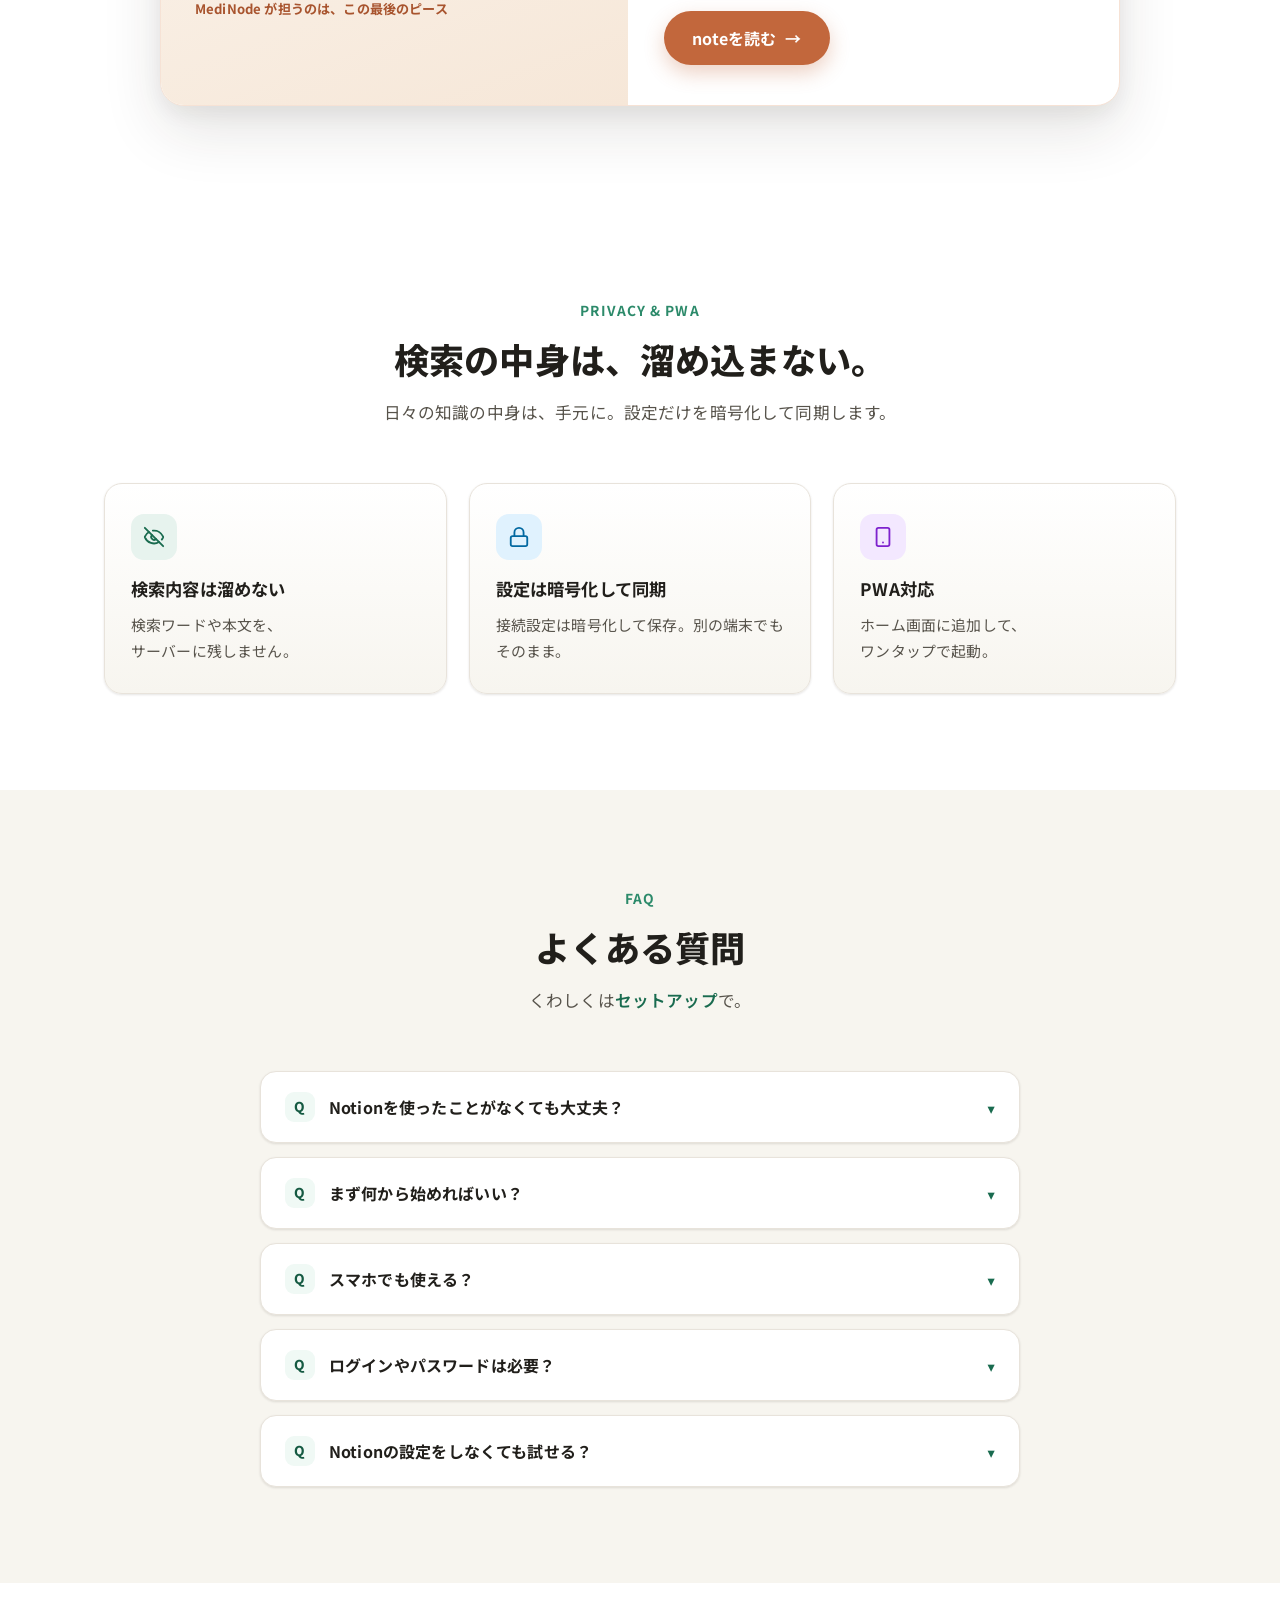
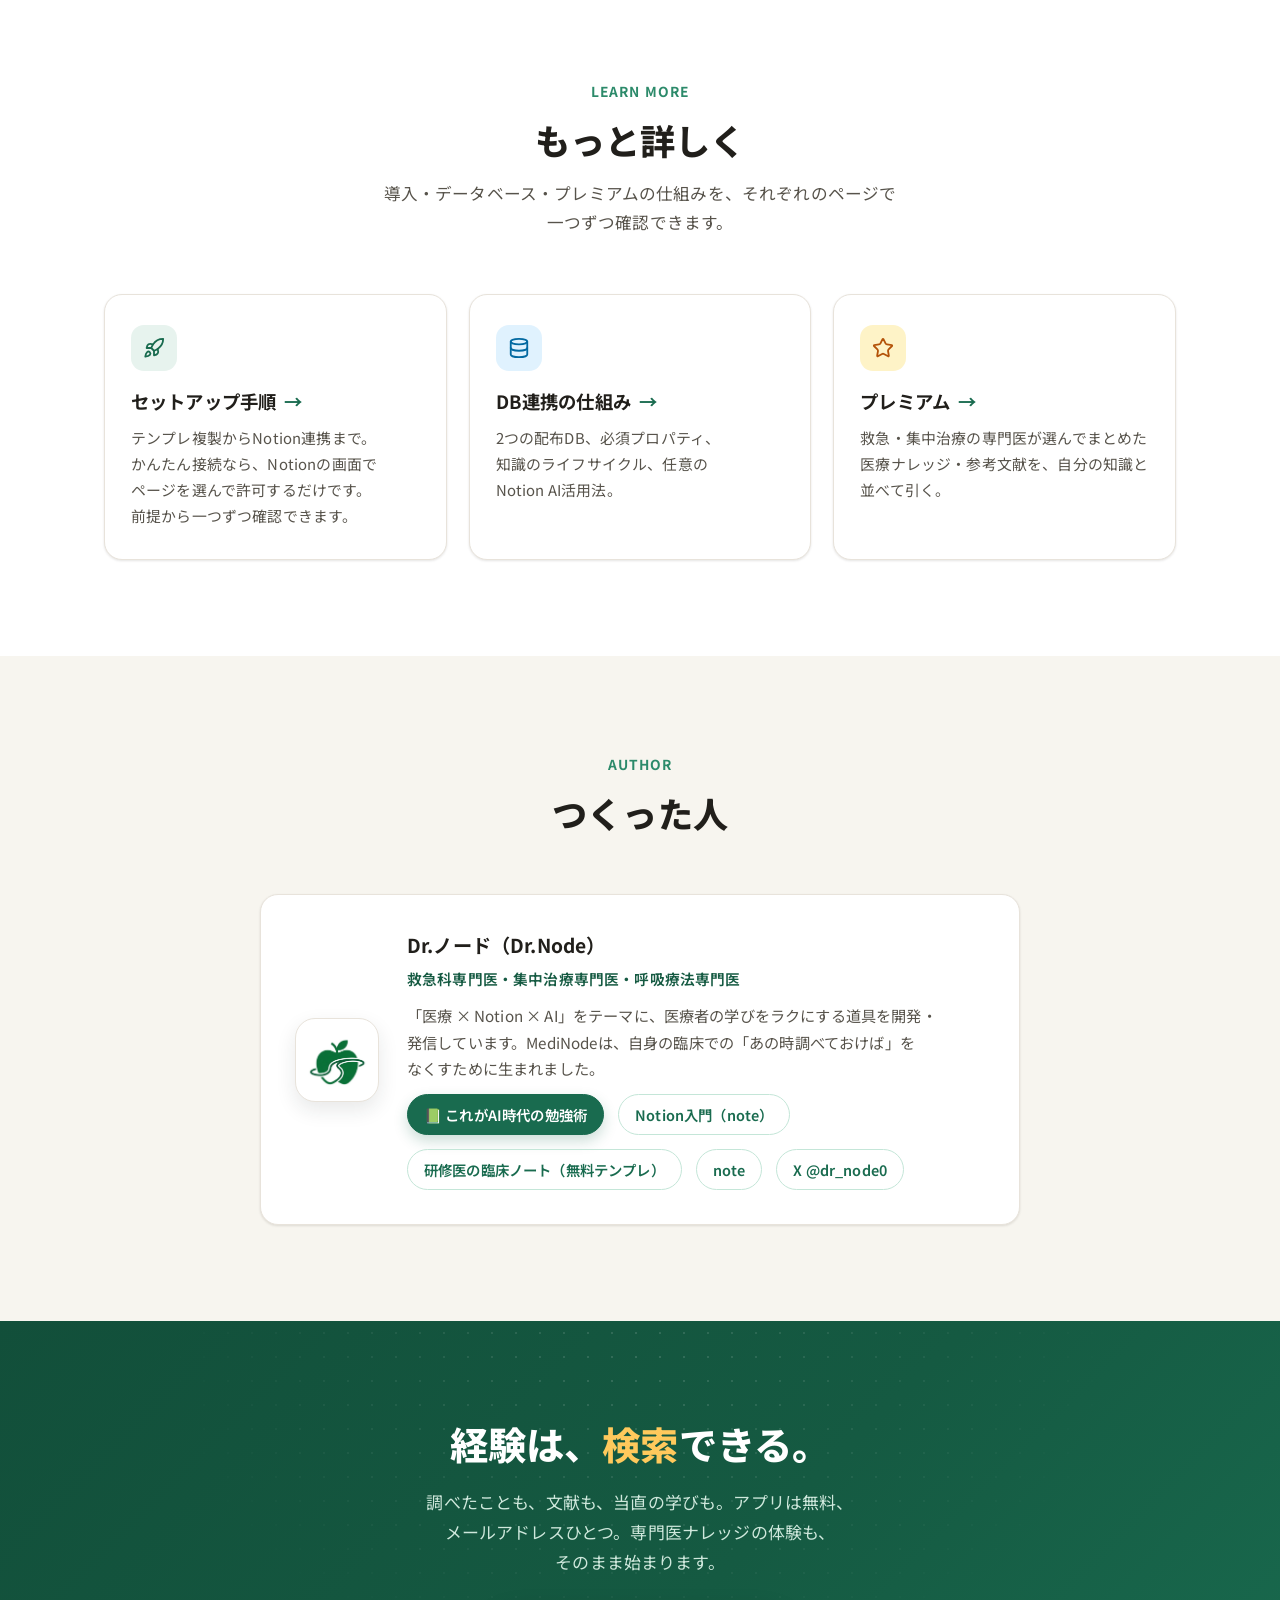
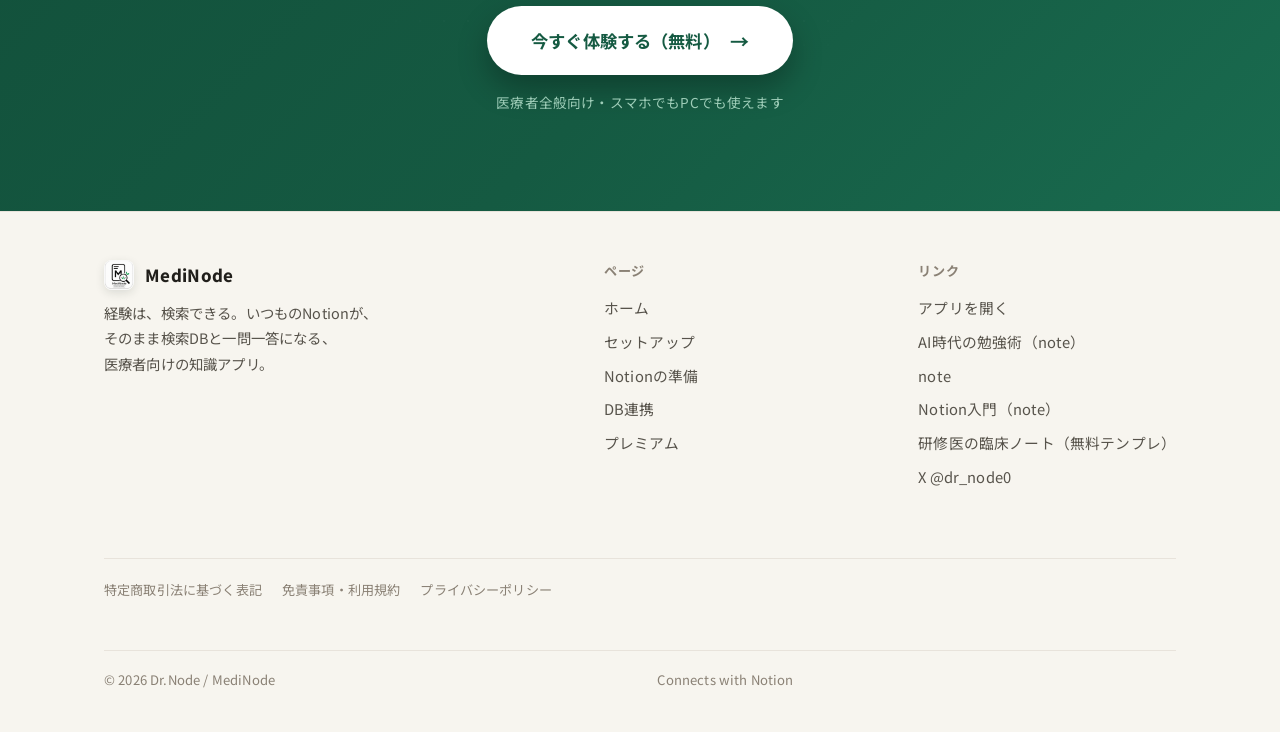
==== commit b8996311: "GA準備: かんたん接続を主役にした手順へ更新（GA当日にmainへpush）" ====
--- a/index.html
+++ b/index.html
@@ -688,7 +688,7 @@
       <div class="path-card reveal">
         <div class="path-head"><h3>🧑 自分のNotionとつなぐ</h3><span class="path-pill alt">じっくり・約10分</span></div>
         <p>いつものNotion（または無料テンプレ）をつなぐと、自分の知識がそのまま<span class="nobr">検索DB</span>と<span class="nobr">一問一答</span>に。書き直しはいりません。</p>
-        <div class="path-flow"><span>DBを用意</span><em>→</em><span>トークンを作る</span><em>→</em><span>つないで完了</span></div>
+        <div class="path-flow"><span>DBを用意</span><em>→</em><span>Notionで許可</span><em>→</em><span>つないで完了</span></div>
         <div class="path-cta"><a class="btn btn-ghost btn-arrow" href="setup.html">セットアップ手順を見る</a></div>
       </div>
     </div>
@@ -912,7 +912,7 @@
     <div class="faq-list">
       <details class="faq-item reveal">
         <summary><span class="q-ic">Q</span>Notionを使ったことがなくても大丈夫？<span class="chev">▾</span></summary>
-        <div class="a">大丈夫です。覚える言葉は「Notion・データベース・トークン」の3つだけ。<a href="setup.html">セットアップページ</a>では、Notionが何かという前提から画面つきで解説しています。無料テンプレを複製すれば、DBを自分で作る必要もありません。<br>Notionをまだお持ちでない方は<a href="https://note.com/gifted_arnica594/n/n65e8cf9d4d33" target="_blank" rel="noopener">アカウントの作り方（note・スクショつき約5分）</a>から、そもそもNotionって何？という方は<a href="https://note.com/gifted_arnica594/n/n6bee0bfd4e1c" target="_blank" rel="noopener">Notion入門（note）</a>からどうぞ。</div>
+        <div class="a">大丈夫です。接続は「かんたん接続」なら、Notionの画面でページを選んで許可するだけ（トークンの作成は不要）。覚える言葉は「Notion・データベース」の2つだけです。<a href="setup.html">セットアップページ</a>では、Notionが何かという前提から画面つきで解説しています。無料テンプレを複製すれば、DBを自分で作る必要もありません。<br>Notionをまだお持ちでない方は<a href="https://note.com/gifted_arnica594/n/n65e8cf9d4d33" target="_blank" rel="noopener">アカウントの作り方（note・スクショつき約5分）</a>から、そもそもNotionって何？という方は<a href="https://note.com/gifted_arnica594/n/n6bee0bfd4e1c" target="_blank" rel="noopener">Notion入門（note）</a>からどうぞ。</div>
       </details>
       <details class="faq-item reveal">
         <summary><span class="q-ic">Q</span>まず何から始めればいい？<span class="chev">▾</span></summary>
@@ -943,7 +943,7 @@
       <p>導入・データベース・プレミアムの仕組みを、それぞれのページで一つずつ確認できます。</p>
     </div>
     <div class="explore-grid">
-      <a class="explore-card reveal" href="setup.html"><div class="tile t-green"><svg class="icn"><use href="#i-rocket"/></svg></div><h3>セットアップ手順</h3><p>テンプレ複製・既存DB接続からNotion連携まで。Notionやトークンが何かという前提から、一つずつ確認できます。</p></a>
+      <a class="explore-card reveal" href="setup.html"><div class="tile t-green"><svg class="icn"><use href="#i-rocket"/></svg></div><h3>セットアップ手順</h3><p>テンプレ複製からNotion連携まで。かんたん接続なら、Notionの画面でページを選んで許可するだけです。前提から一つずつ確認できます。</p></a>
       <a class="explore-card reveal" href="database.html"><div class="tile t-blue"><svg class="icn"><use href="#i-db"/></svg></div><h3>DB連携の仕組み</h3><p>2つの配布DB、必須プロパティ、知識のライフサイクル、任意のNotion AI活用法。</p></a>
       <a class="explore-card reveal" href="premium.html"><div class="tile t-amber"><svg class="icn"><use href="#i-star"/></svg></div><h3>プレミアム</h3><p>救急・集中治療の専門医が選んでまとめた医療ナレッジ・参考文献を、自分の知識と並べて引く。</p></a>
     </div>
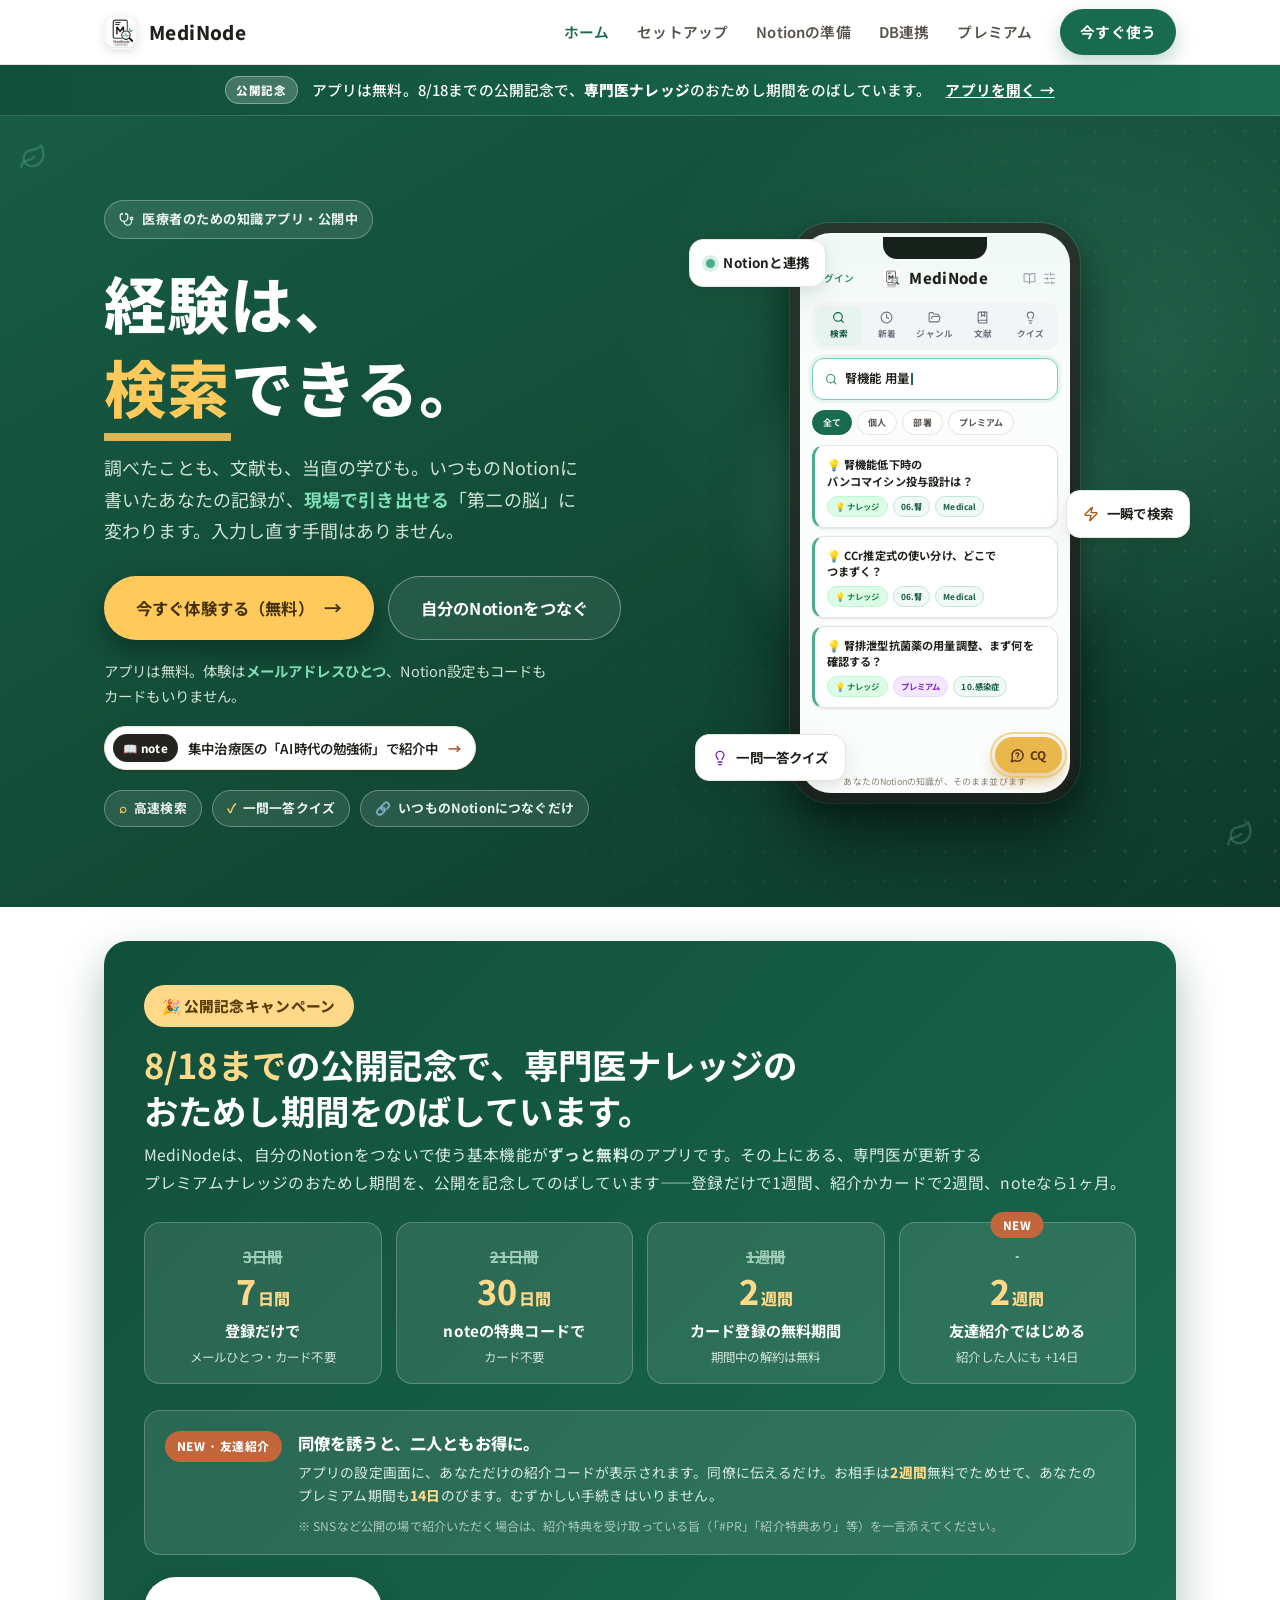
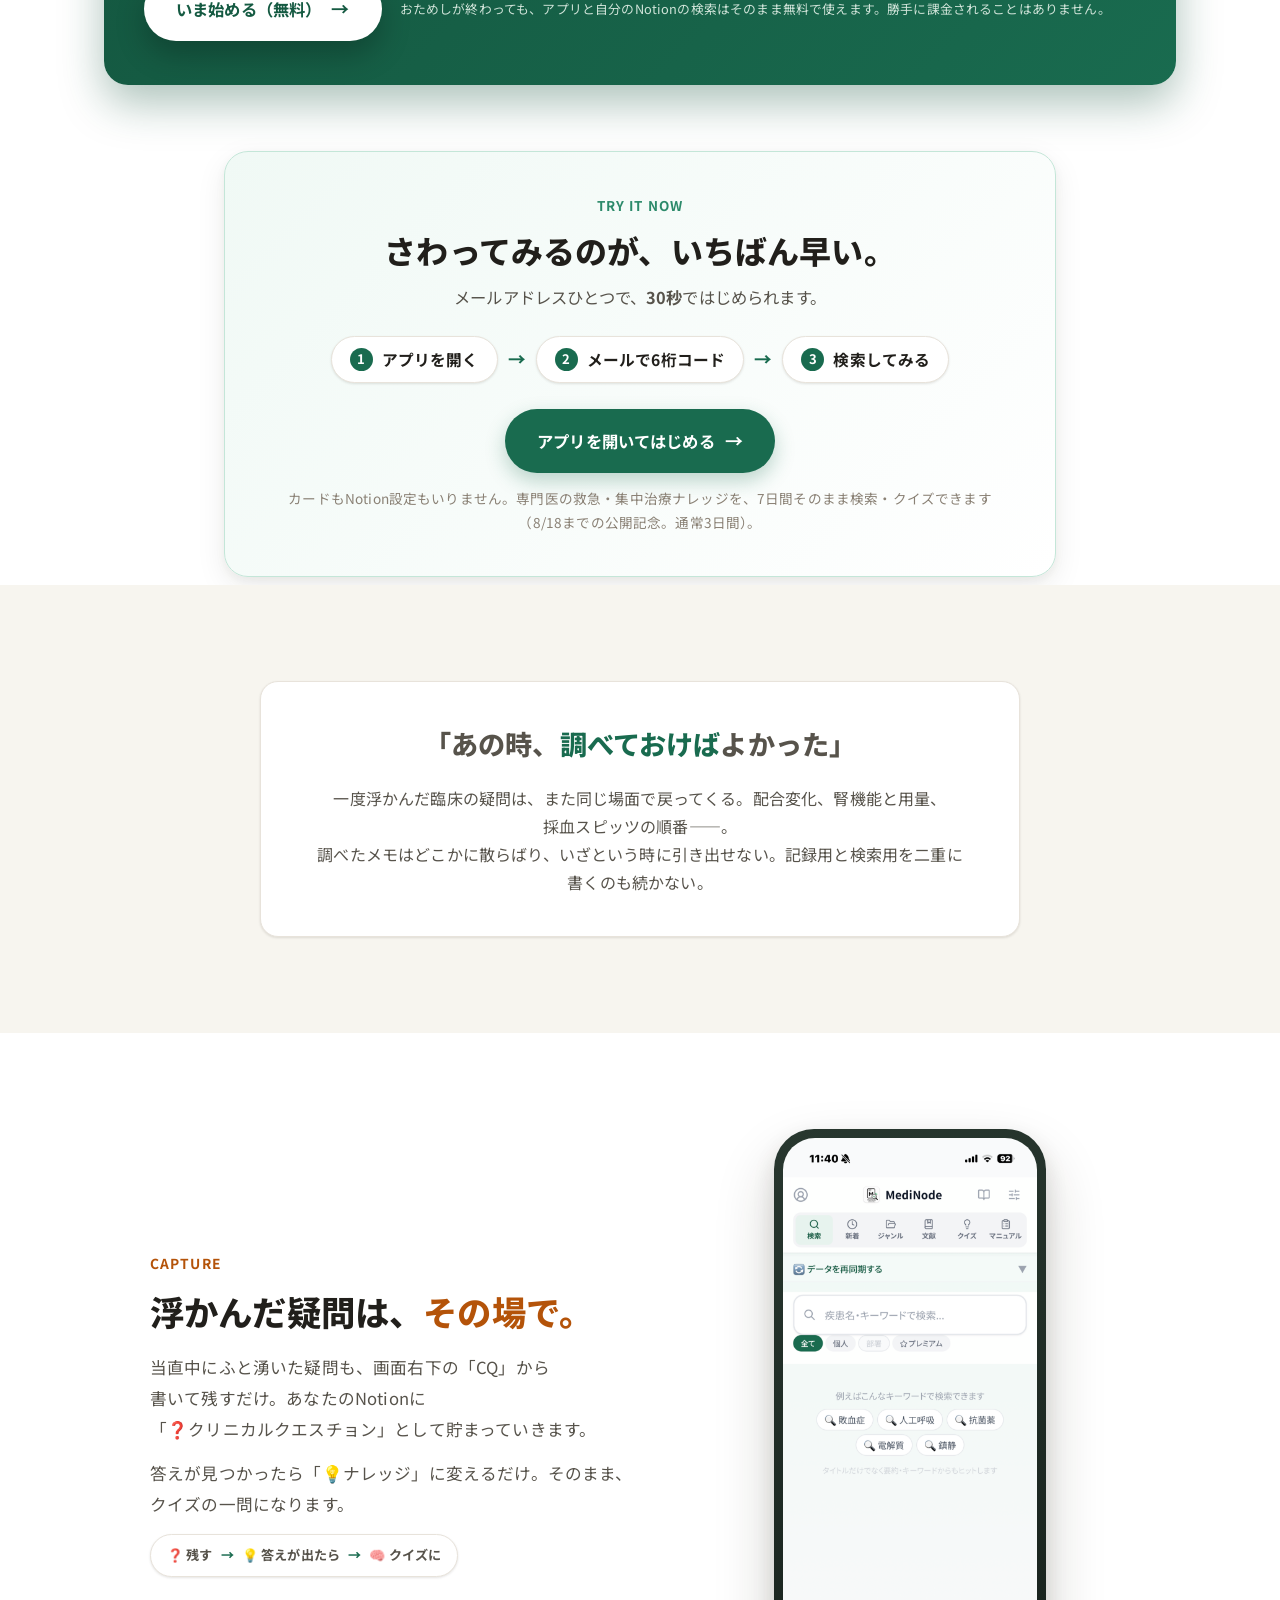
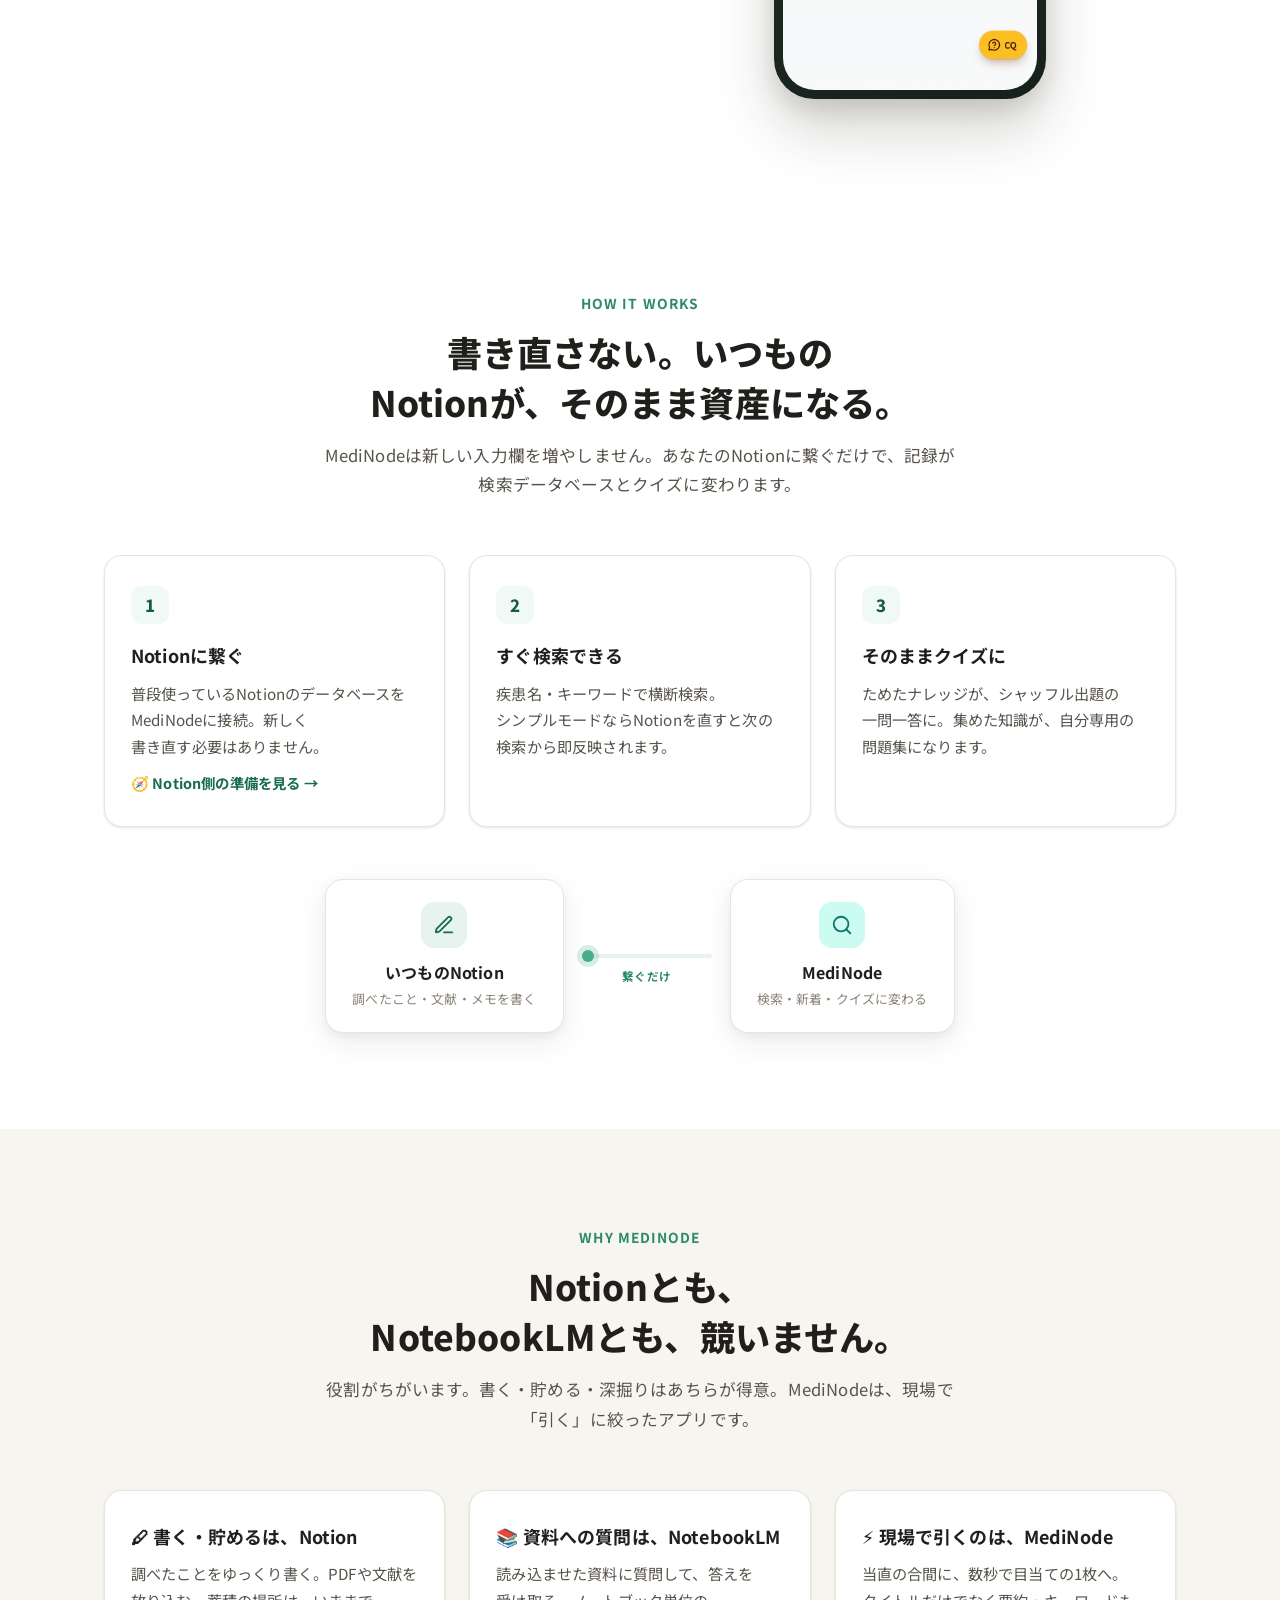
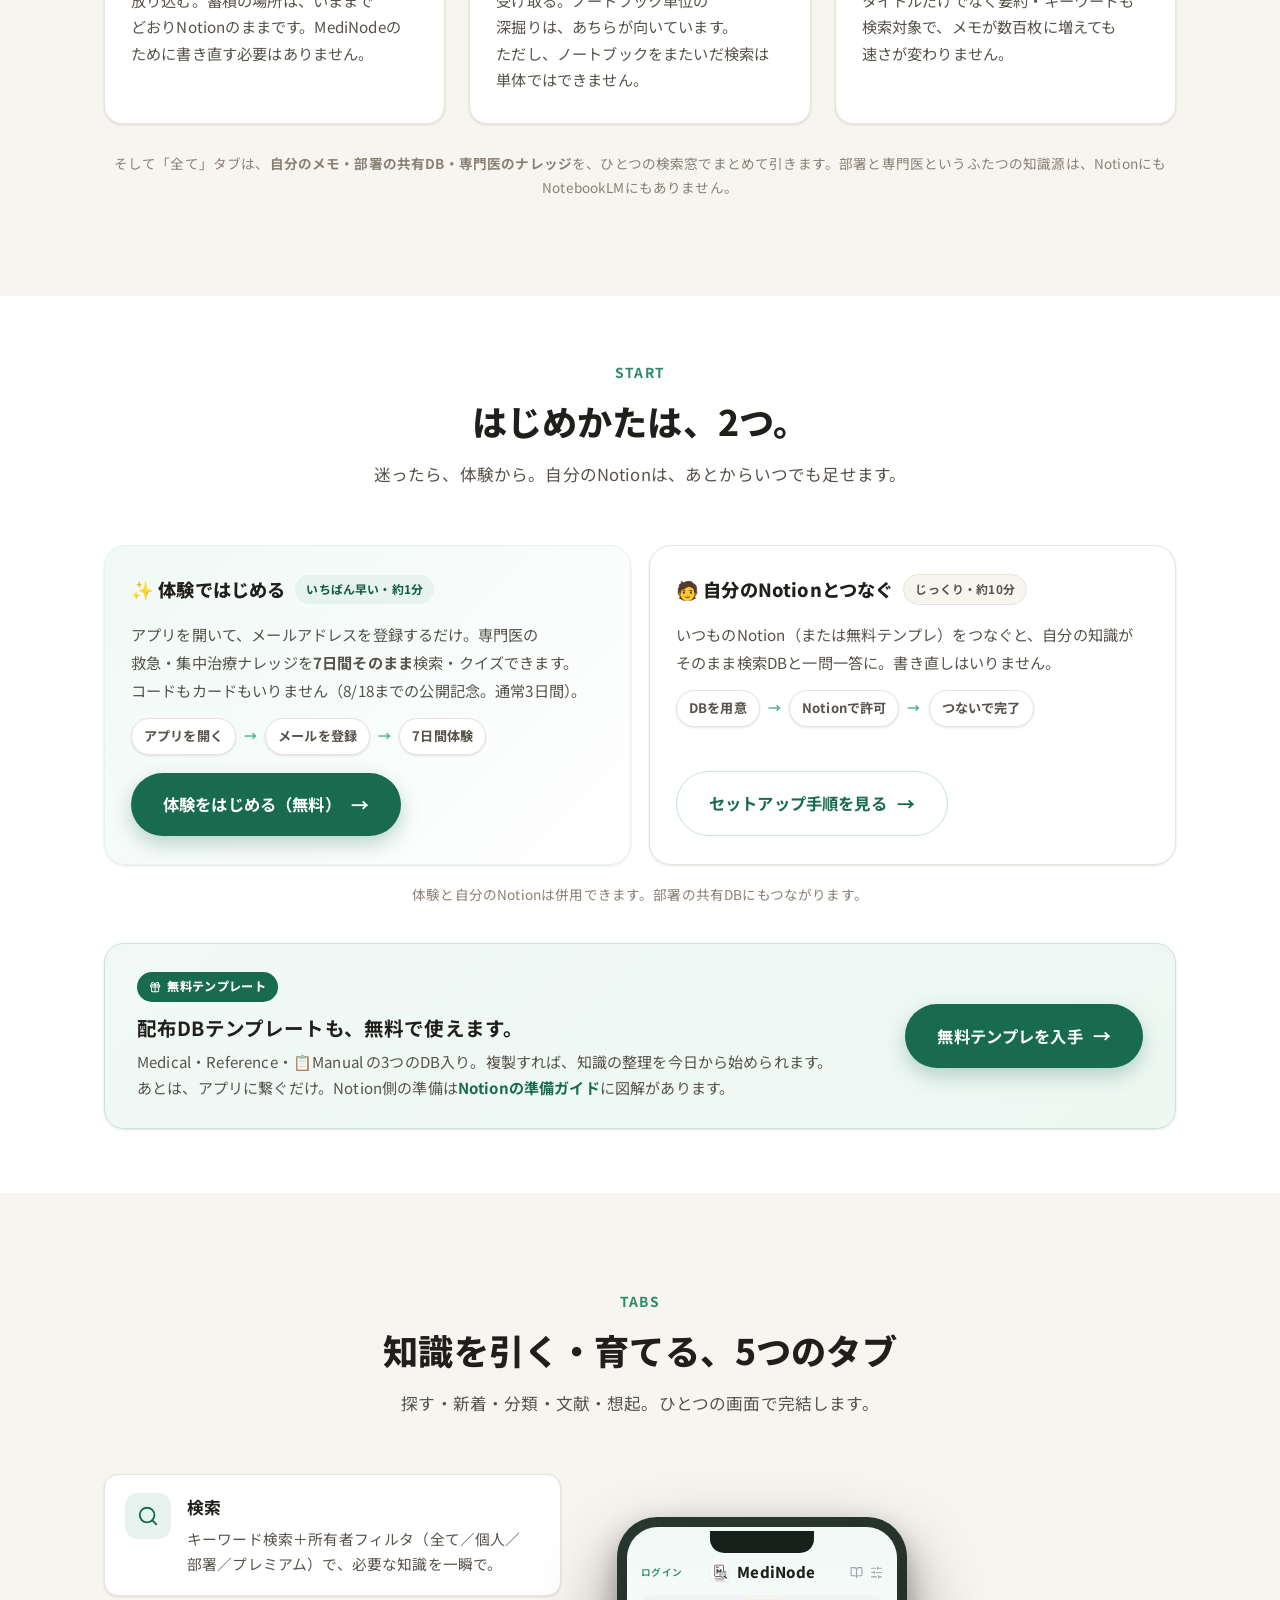
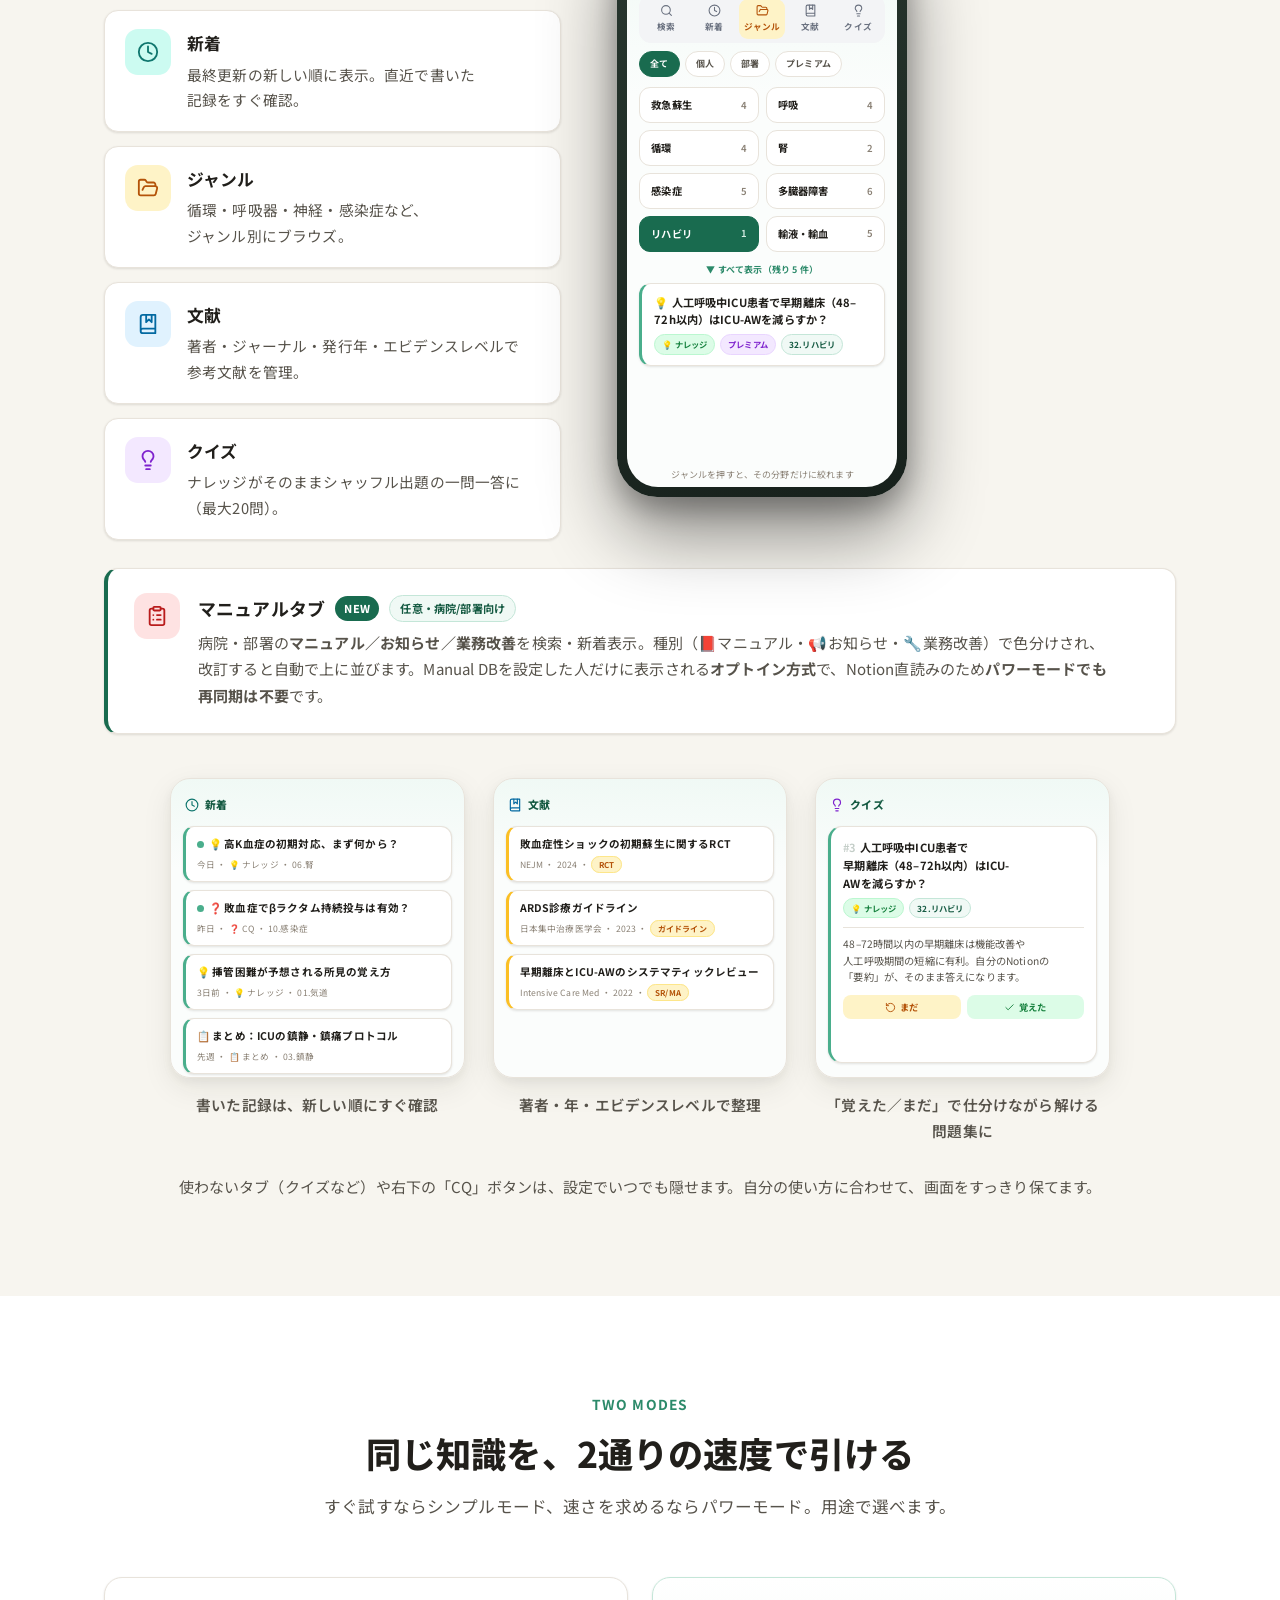
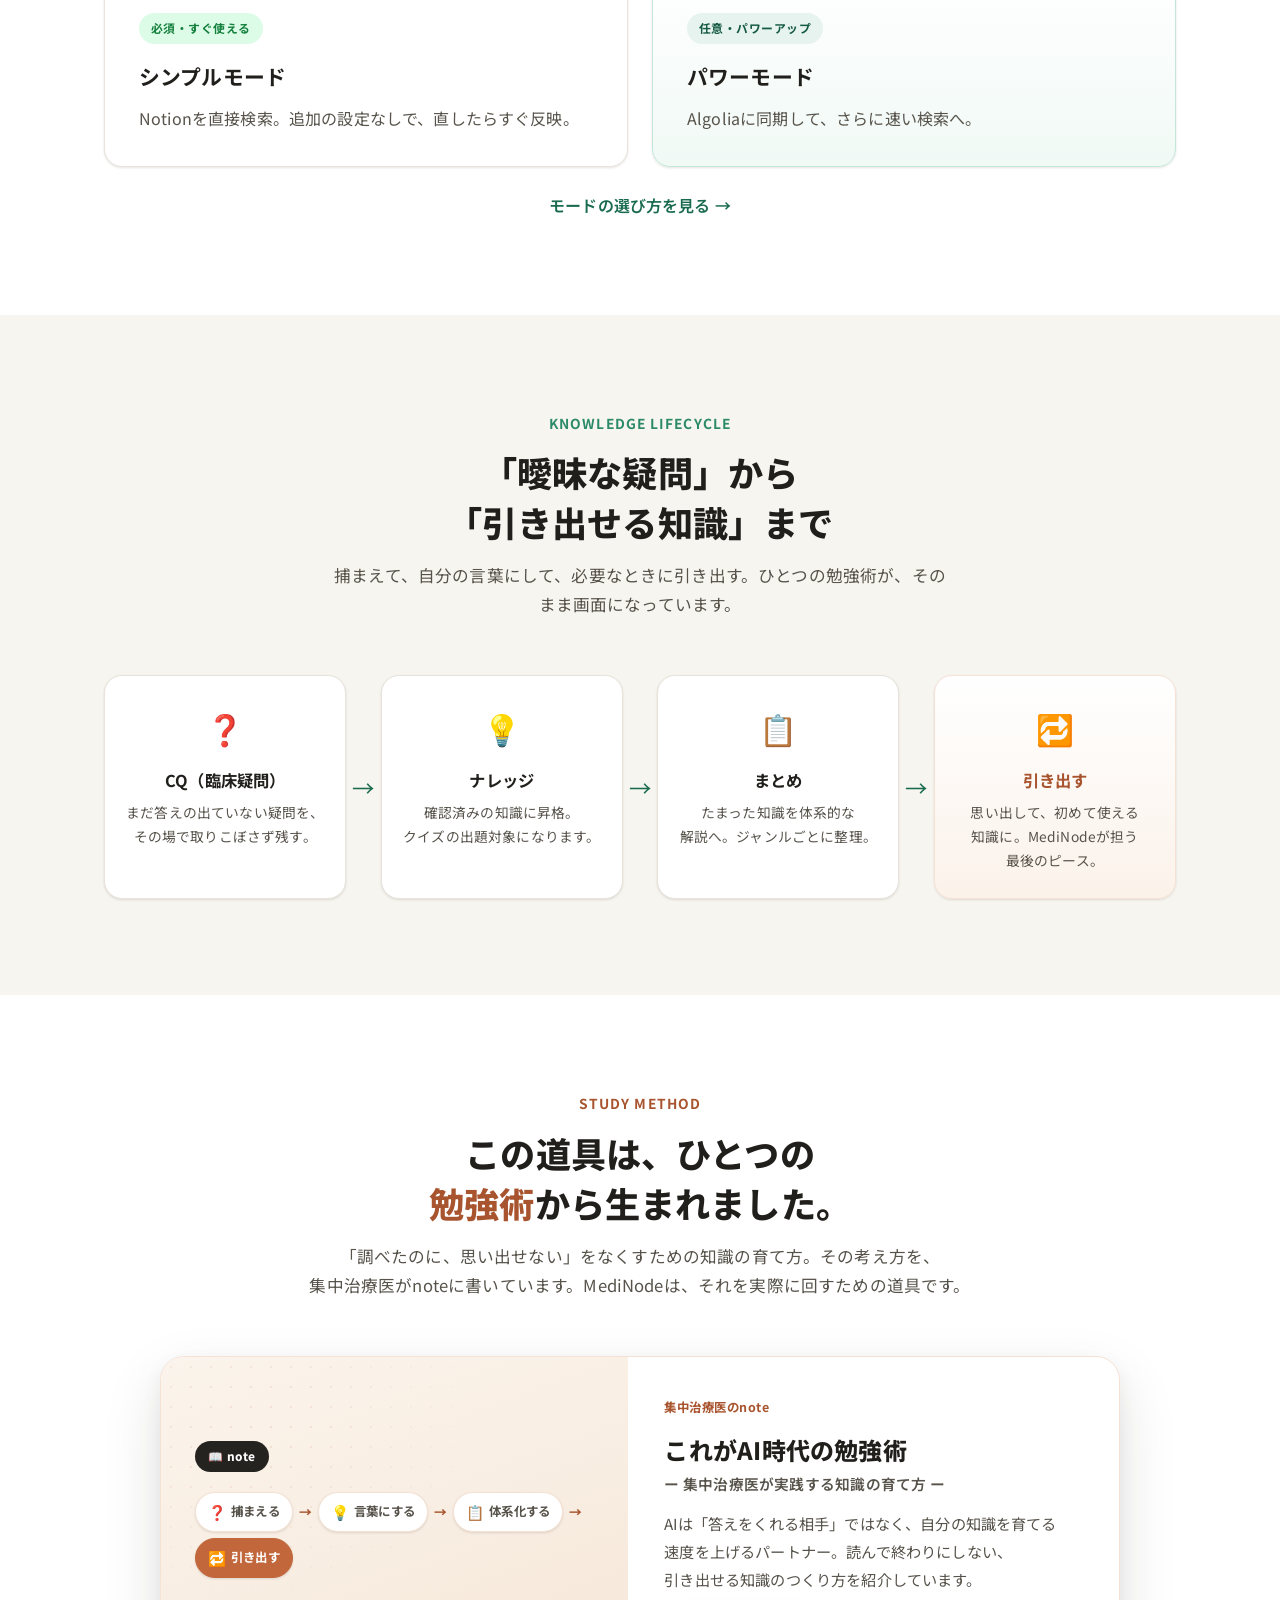
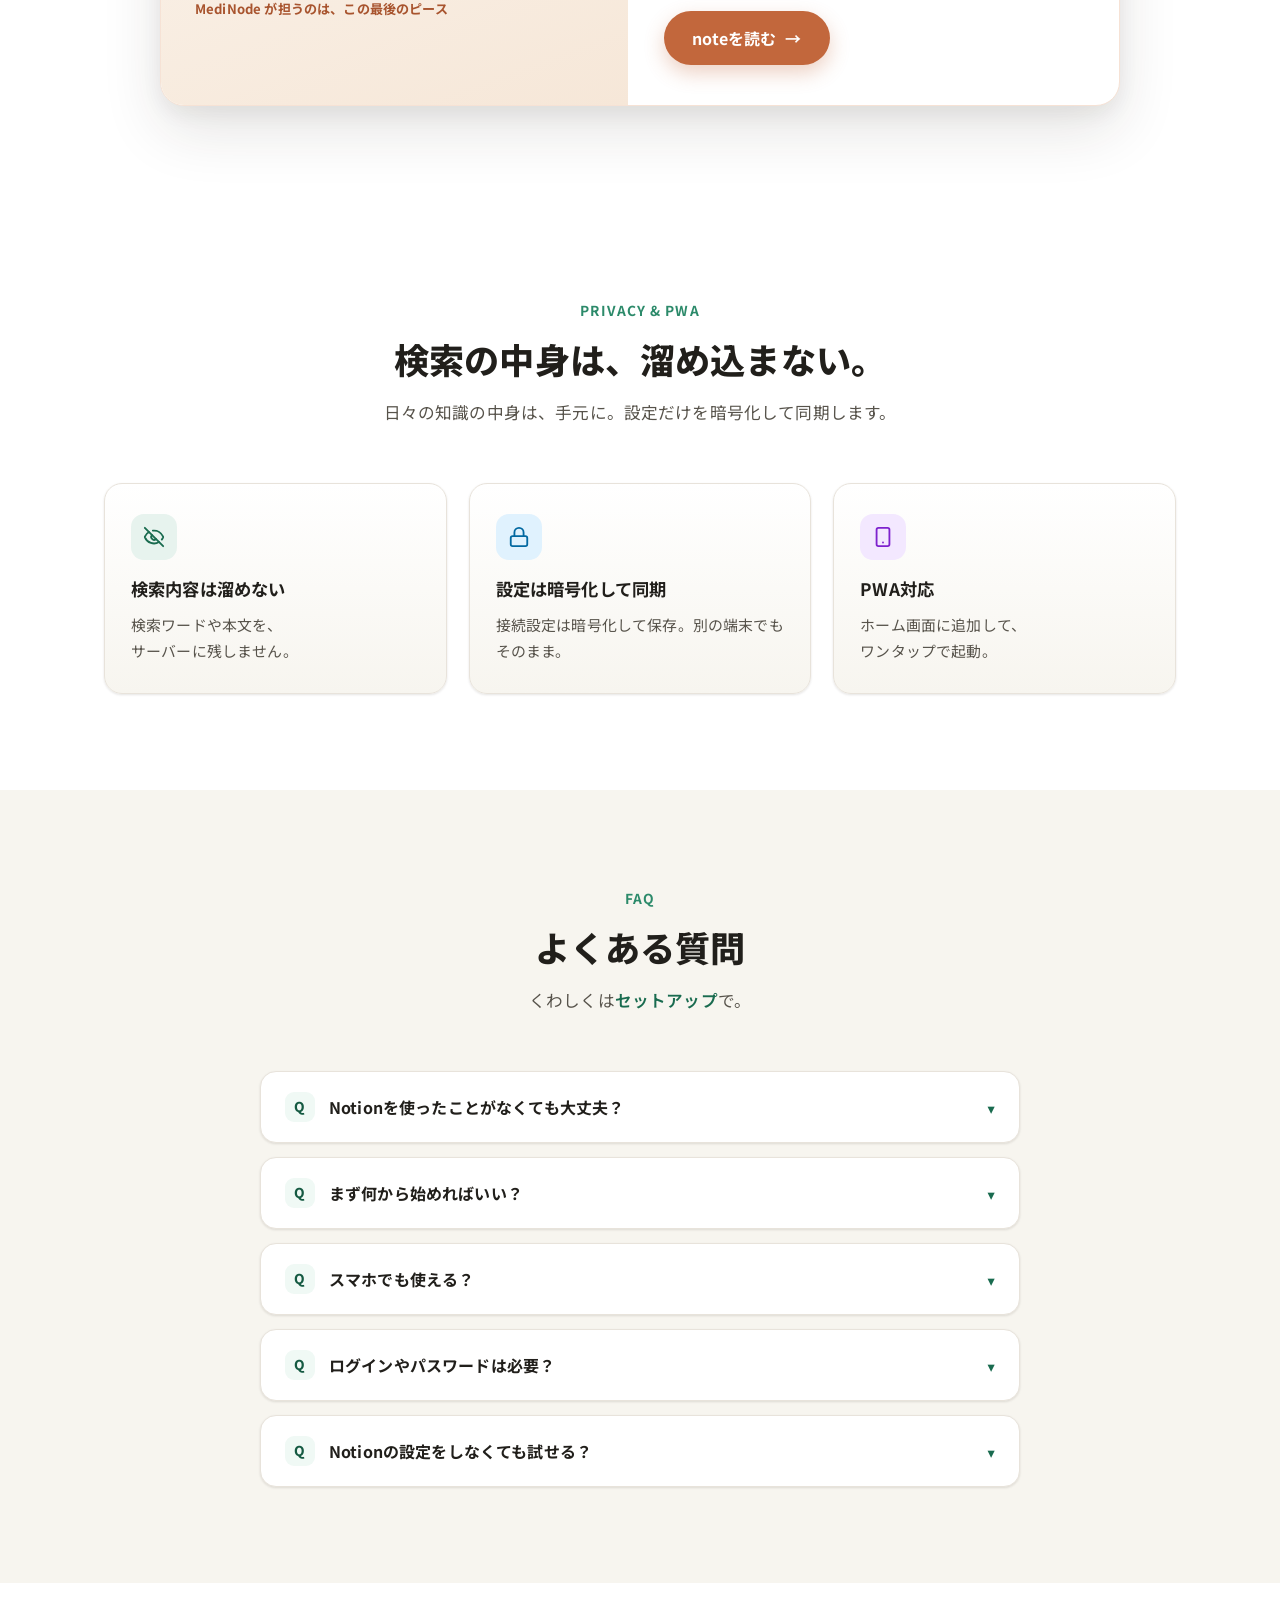
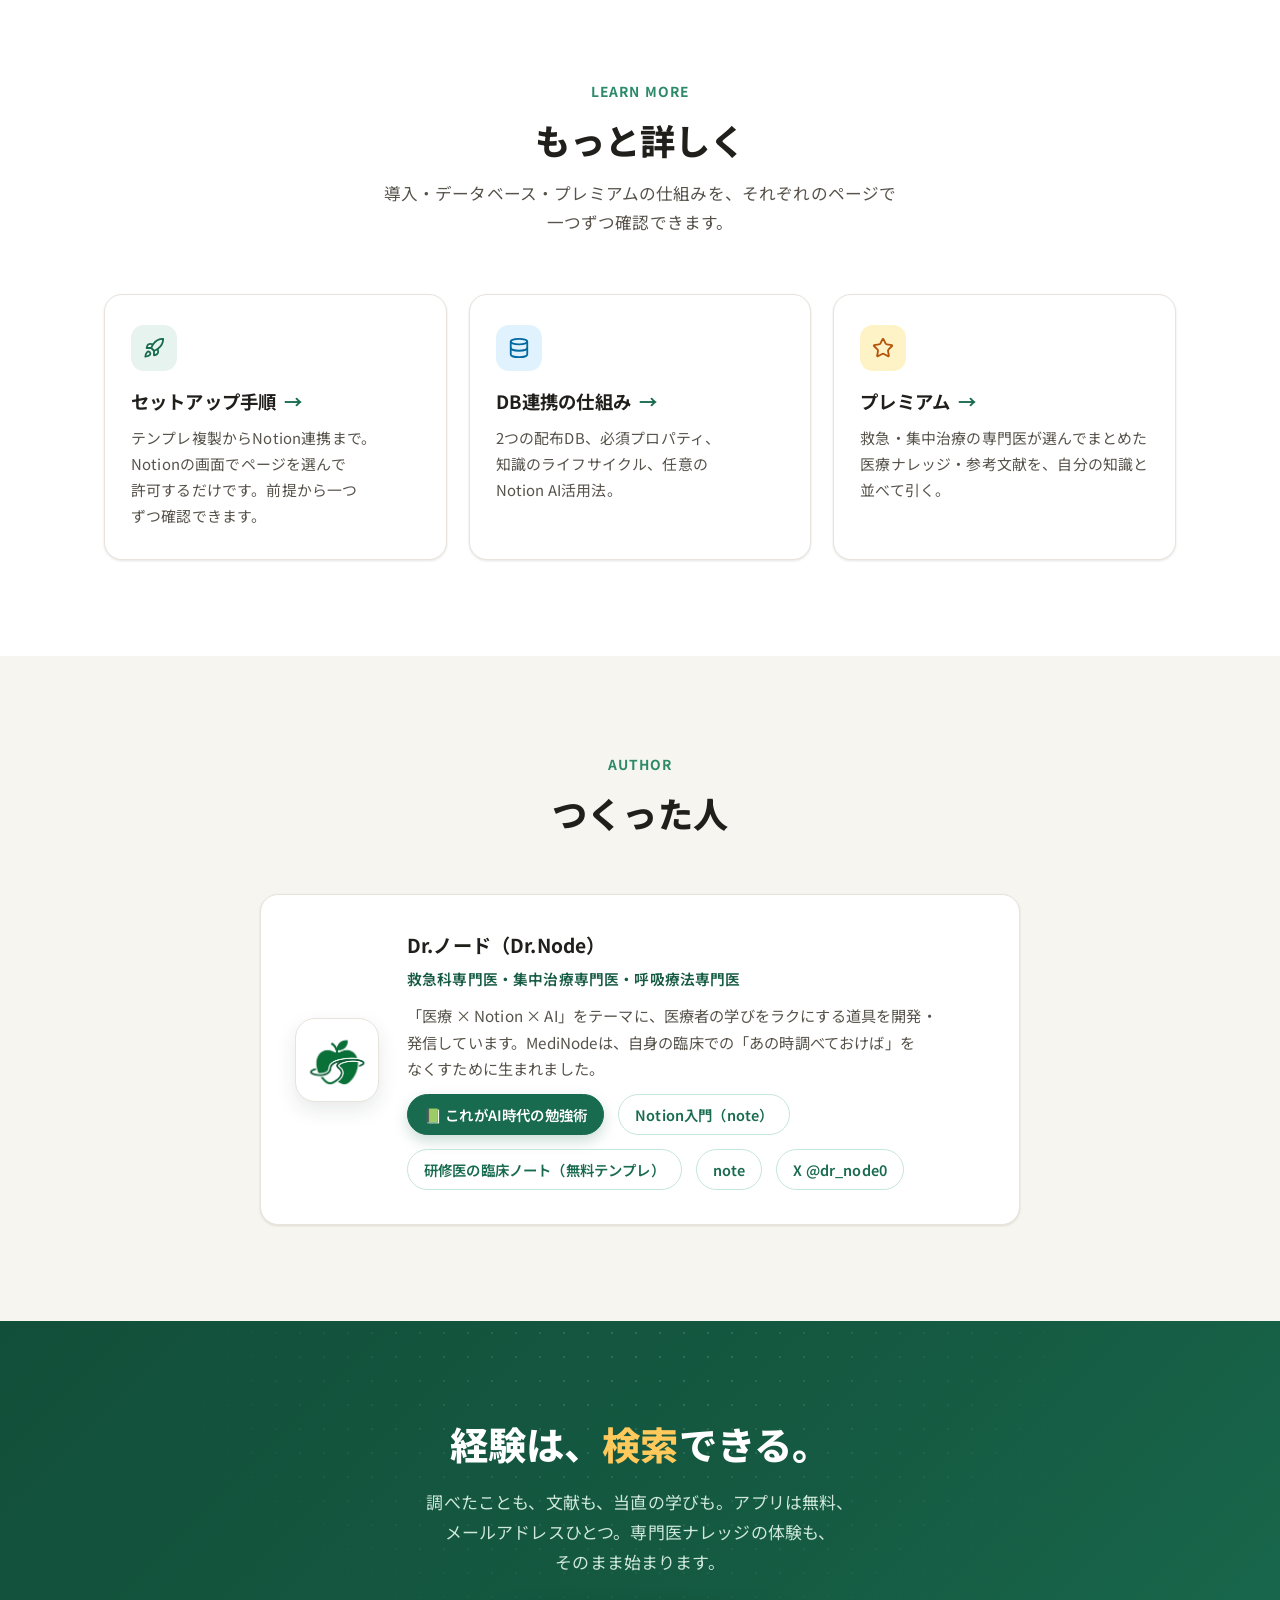
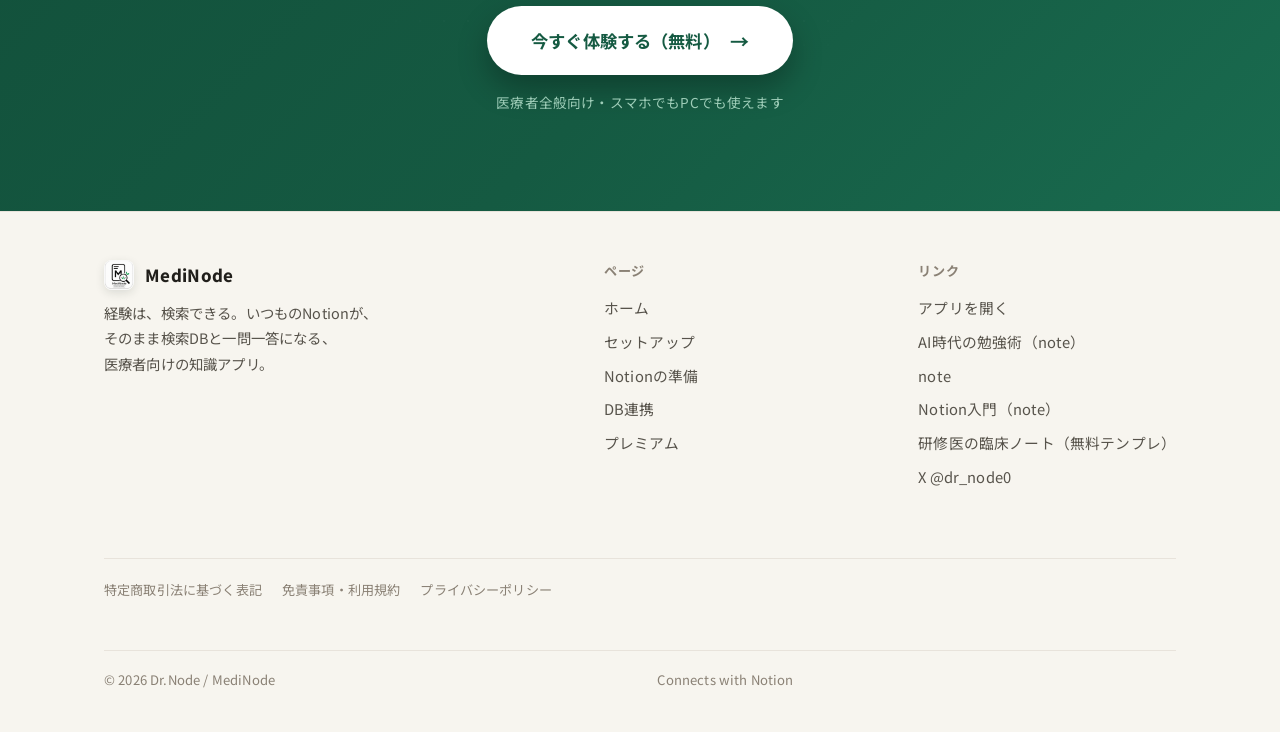
==== commit 88624288: "接続方式の固有名をやめる（アプリと表記統一）" ====
--- a/index.html
+++ b/index.html
@@ -912,7 +912,7 @@
     <div class="faq-list">
       <details class="faq-item reveal">
         <summary><span class="q-ic">Q</span>Notionを使ったことがなくても大丈夫？<span class="chev">▾</span></summary>
-        <div class="a">大丈夫です。接続は「かんたん接続」なら、Notionの画面でページを選んで許可するだけ（トークンの作成は不要）。覚える言葉は「Notion・データベース」の2つだけです。<a href="setup.html">セットアップページ</a>では、Notionが何かという前提から画面つきで解説しています。無料テンプレを複製すれば、DBを自分で作る必要もありません。<br>Notionをまだお持ちでない方は<a href="https://note.com/gifted_arnica594/n/n65e8cf9d4d33" target="_blank" rel="noopener">アカウントの作り方（note・スクショつき約5分）</a>から、そもそもNotionって何？という方は<a href="https://note.com/gifted_arnica594/n/n6bee0bfd4e1c" target="_blank" rel="noopener">Notion入門（note）</a>からどうぞ。</div>
+        <div class="a">大丈夫です。接続はNotionの画面でページを選んで許可するだけ（トークンの作成は不要）。覚える言葉は「Notion・データベース」の2つだけです。<a href="setup.html">セットアップページ</a>では、Notionが何かという前提から画面つきで解説しています。無料テンプレを複製すれば、DBを自分で作る必要もありません。<br>Notionをまだお持ちでない方は<a href="https://note.com/gifted_arnica594/n/n65e8cf9d4d33" target="_blank" rel="noopener">アカウントの作り方（note・スクショつき約5分）</a>から、そもそもNotionって何？という方は<a href="https://note.com/gifted_arnica594/n/n6bee0bfd4e1c" target="_blank" rel="noopener">Notion入門（note）</a>からどうぞ。</div>
       </details>
       <details class="faq-item reveal">
         <summary><span class="q-ic">Q</span>まず何から始めればいい？<span class="chev">▾</span></summary>
@@ -943,7 +943,7 @@
       <p>導入・データベース・プレミアムの仕組みを、それぞれのページで一つずつ確認できます。</p>
     </div>
     <div class="explore-grid">
-      <a class="explore-card reveal" href="setup.html"><div class="tile t-green"><svg class="icn"><use href="#i-rocket"/></svg></div><h3>セットアップ手順</h3><p>テンプレ複製からNotion連携まで。かんたん接続なら、Notionの画面でページを選んで許可するだけです。前提から一つずつ確認できます。</p></a>
+      <a class="explore-card reveal" href="setup.html"><div class="tile t-green"><svg class="icn"><use href="#i-rocket"/></svg></div><h3>セットアップ手順</h3><p>テンプレ複製からNotion連携まで。Notionの画面でページを選んで許可するだけです。前提から一つずつ確認できます。</p></a>
       <a class="explore-card reveal" href="database.html"><div class="tile t-blue"><svg class="icn"><use href="#i-db"/></svg></div><h3>DB連携の仕組み</h3><p>2つの配布DB、必須プロパティ、知識のライフサイクル、任意のNotion AI活用法。</p></a>
       <a class="explore-card reveal" href="premium.html"><div class="tile t-amber"><svg class="icn"><use href="#i-star"/></svg></div><h3>プレミアム</h3><p>救急・集中治療の専門医が選んでまとめた医療ナレッジ・参考文献を、自分の知識と並べて引く。</p></a>
     </div>
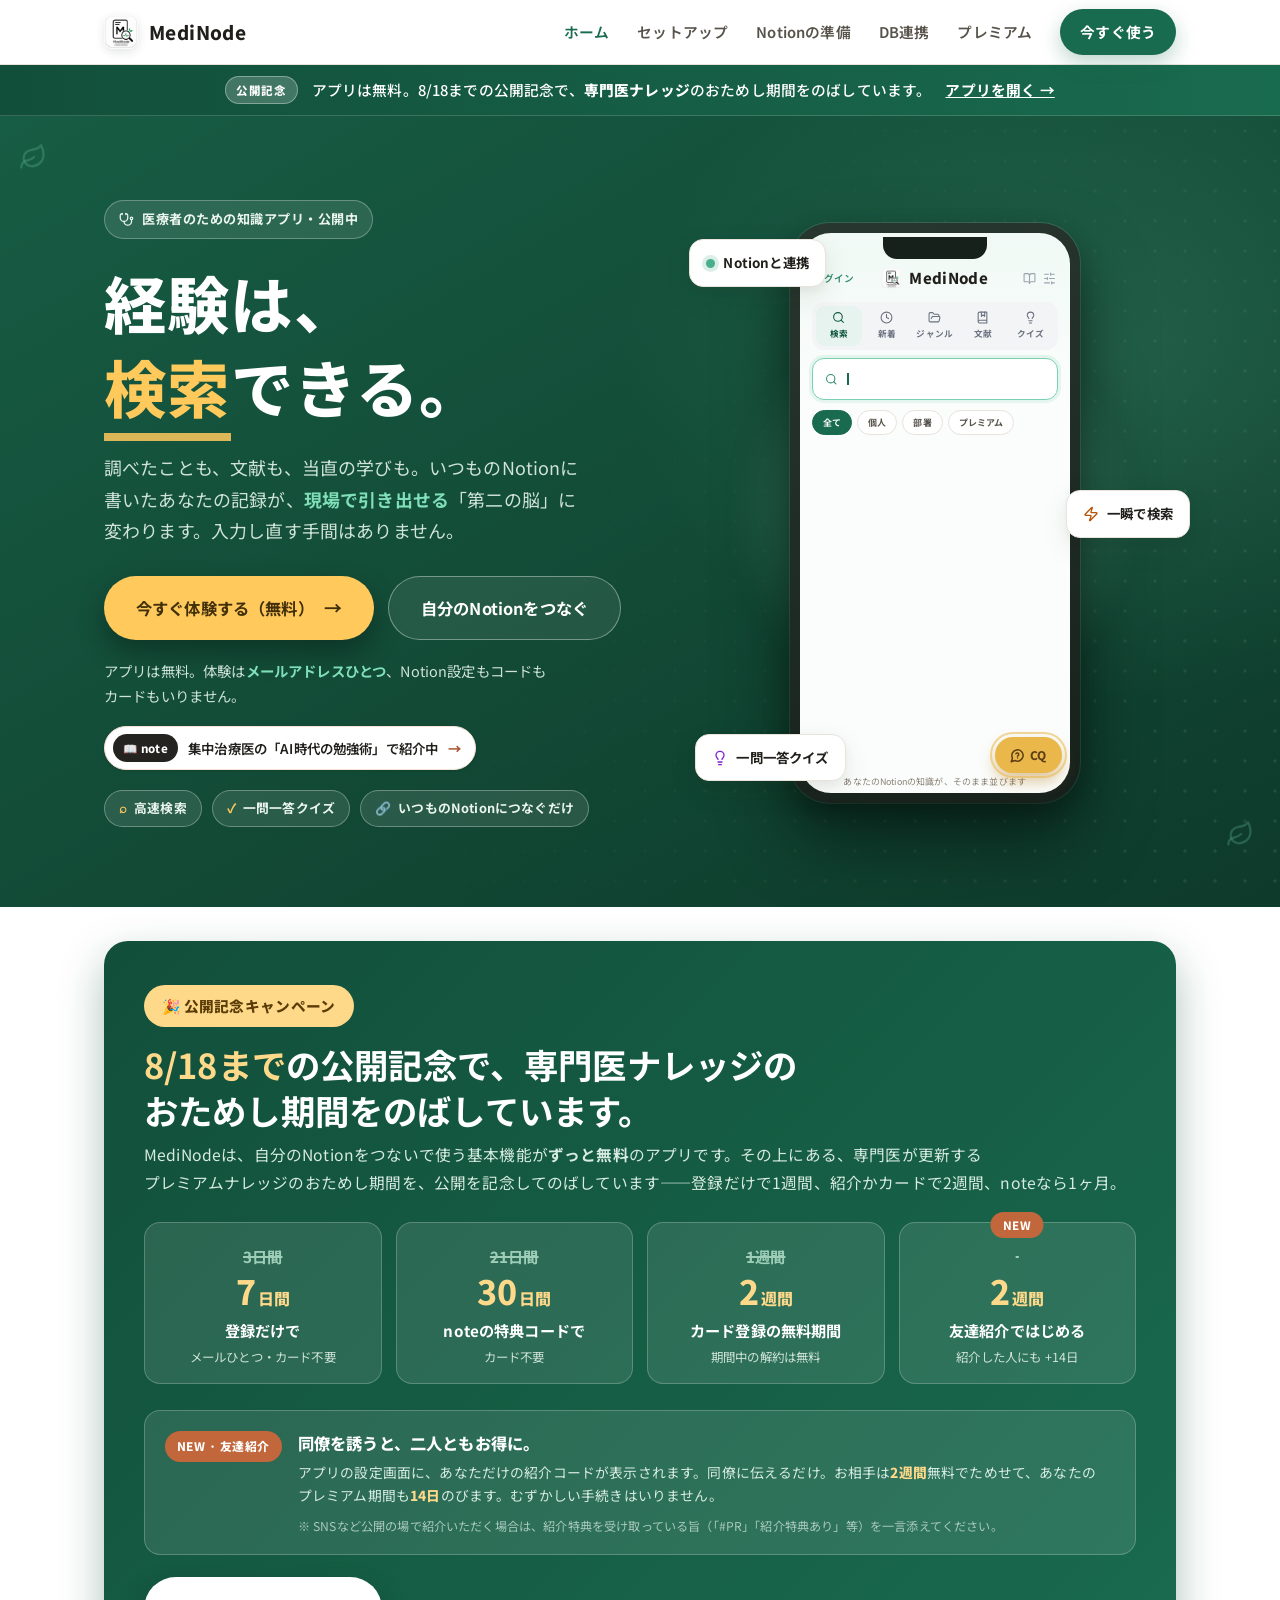
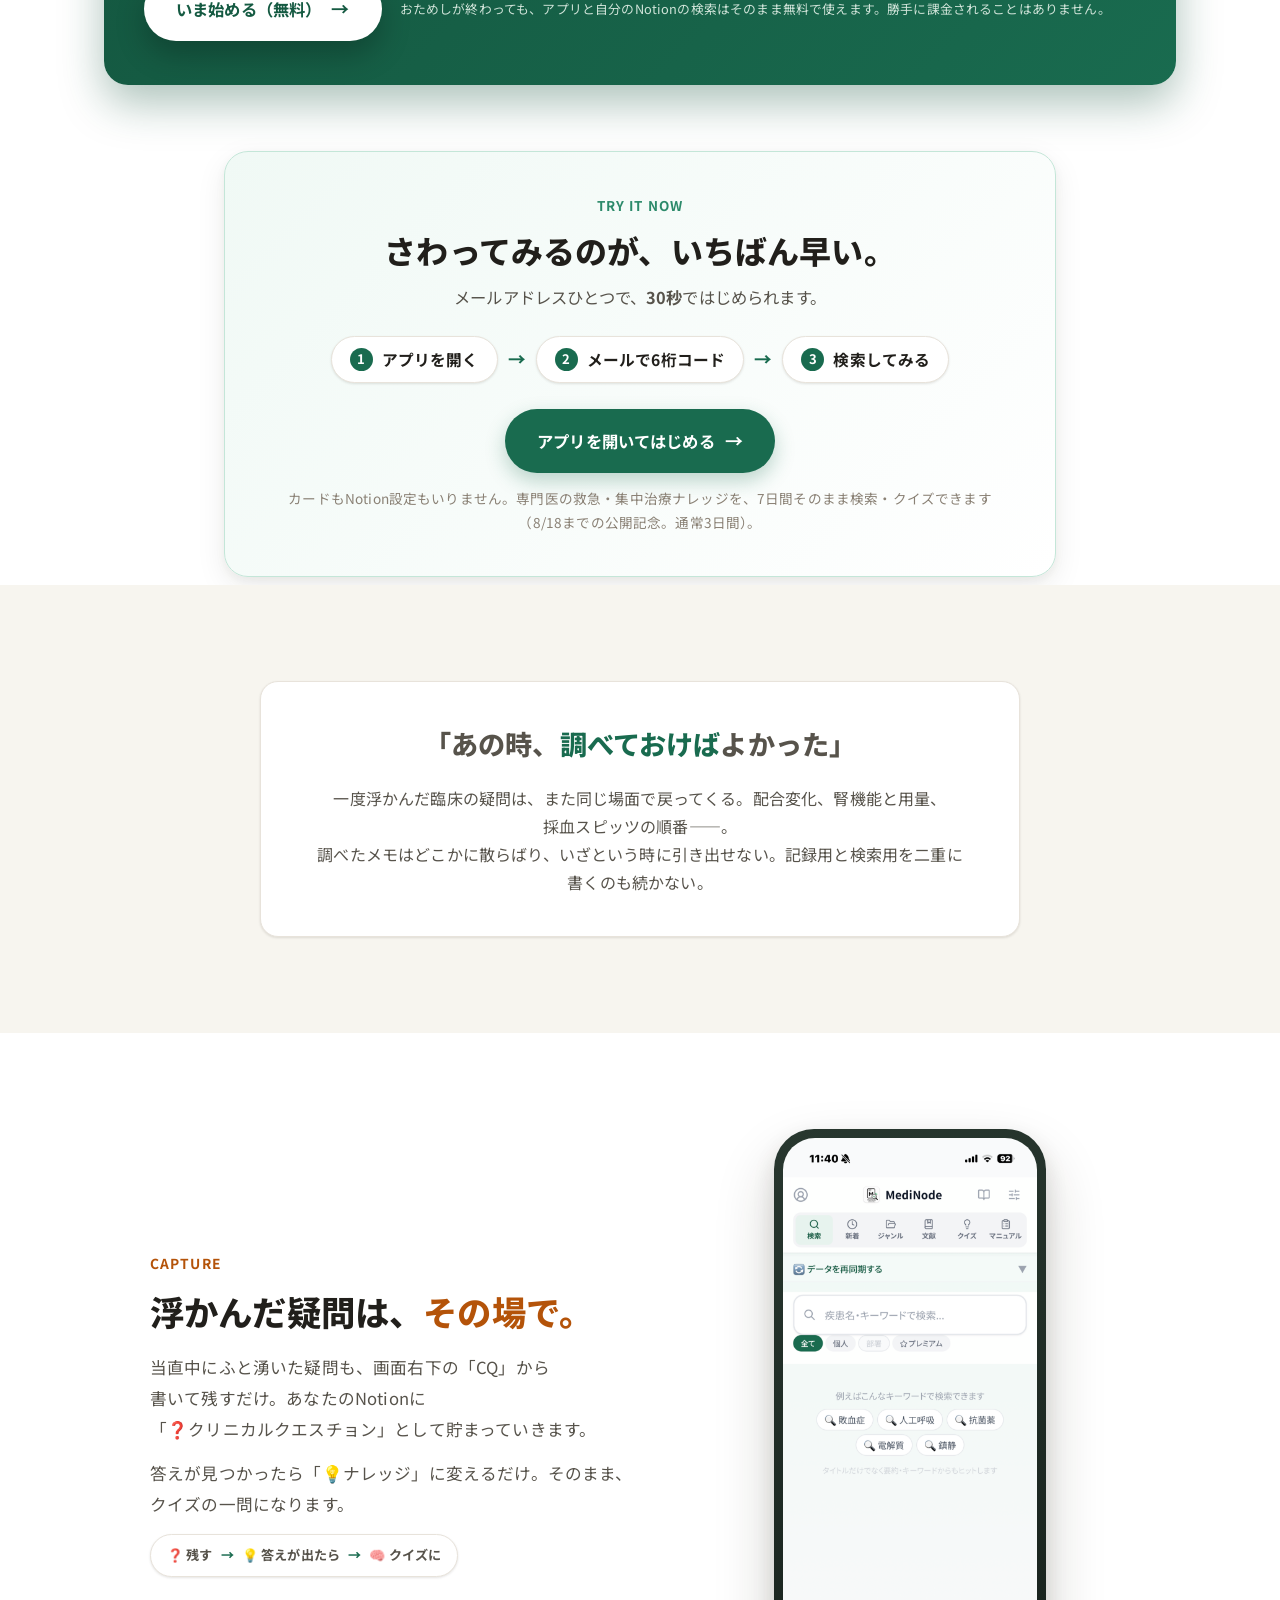
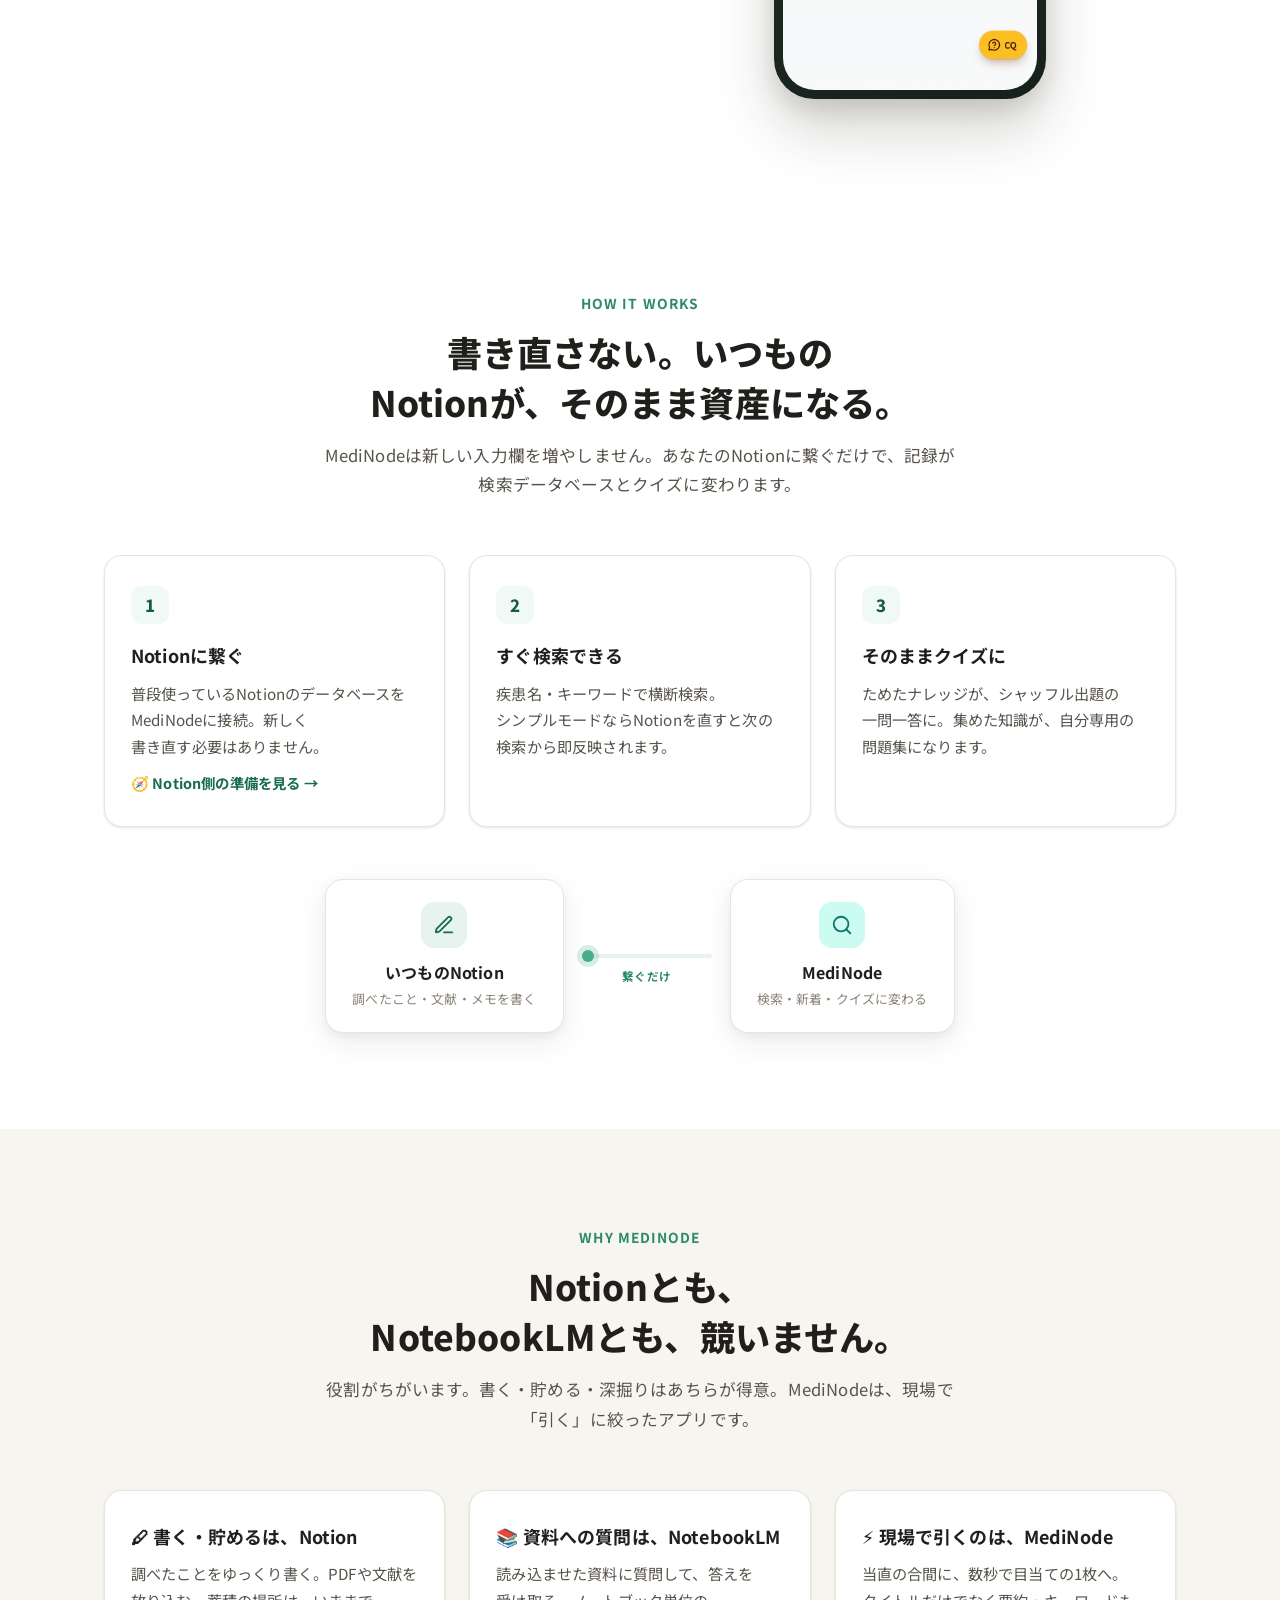
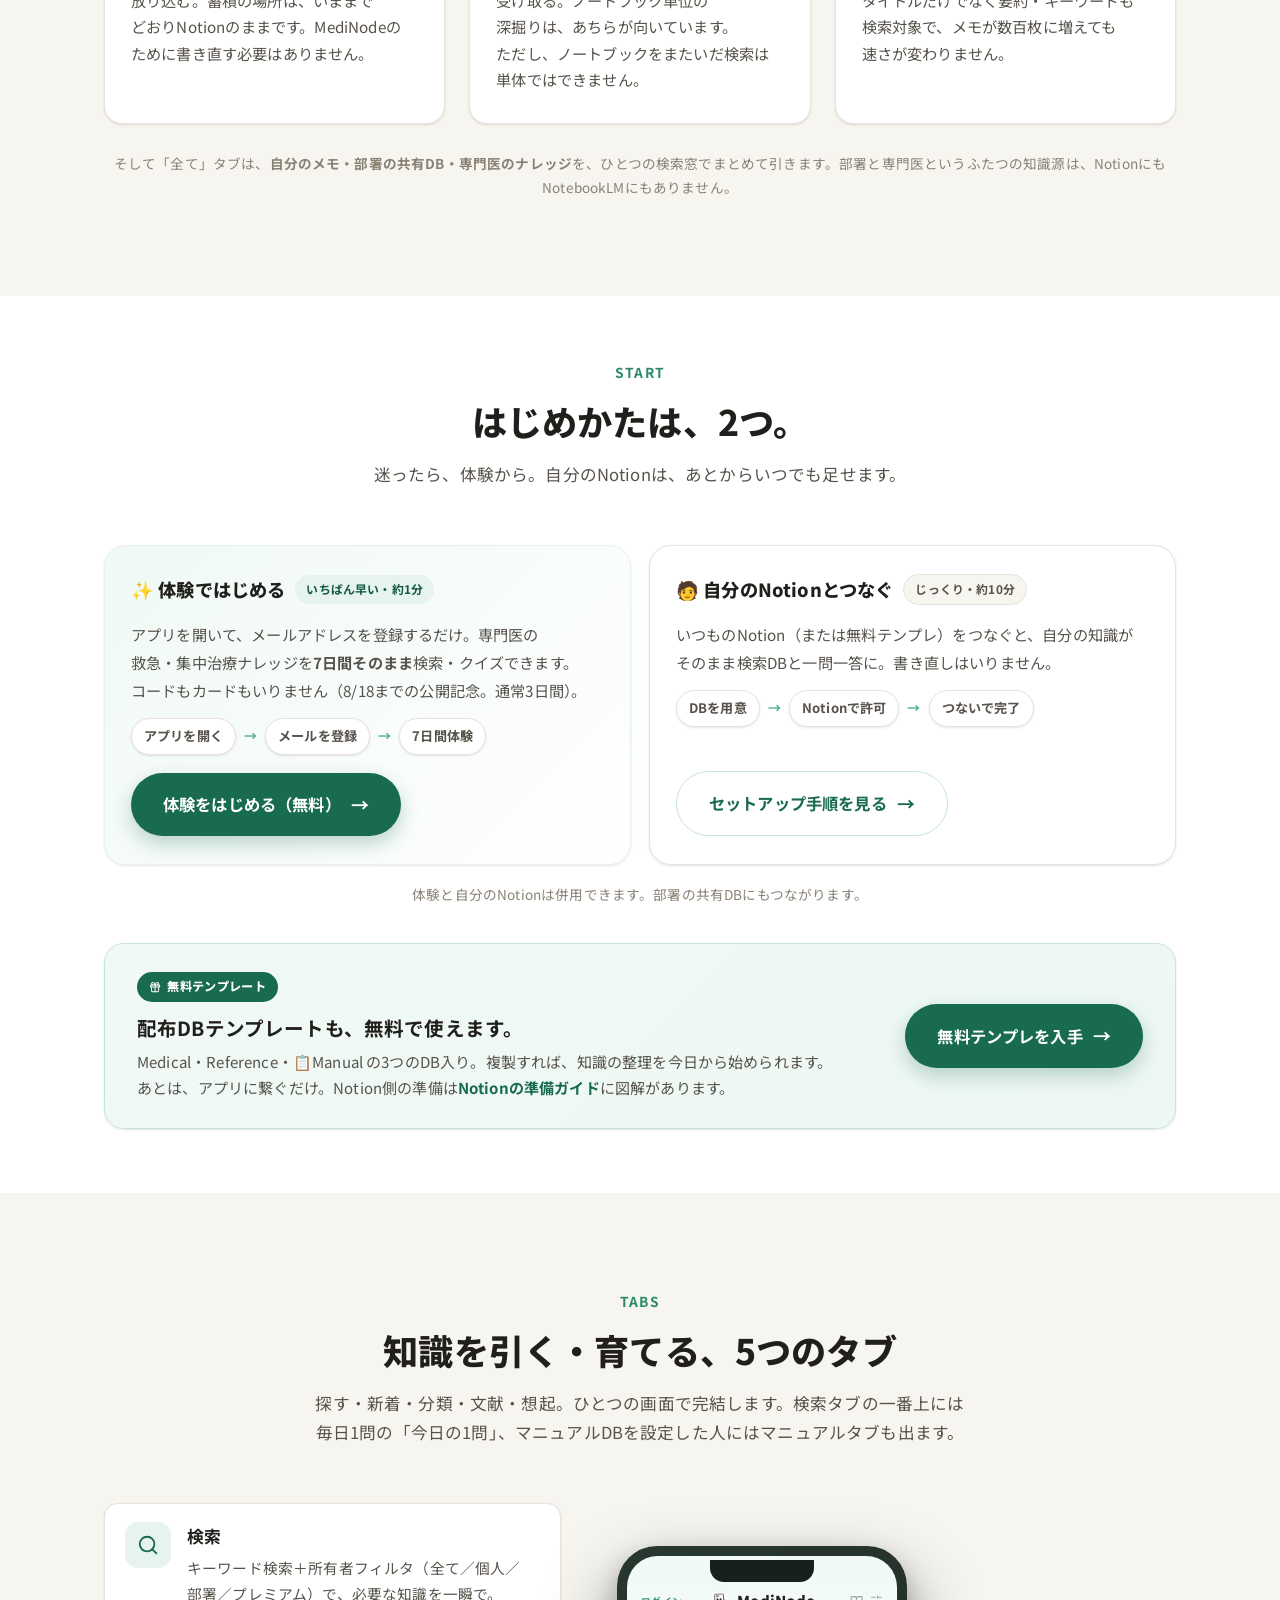
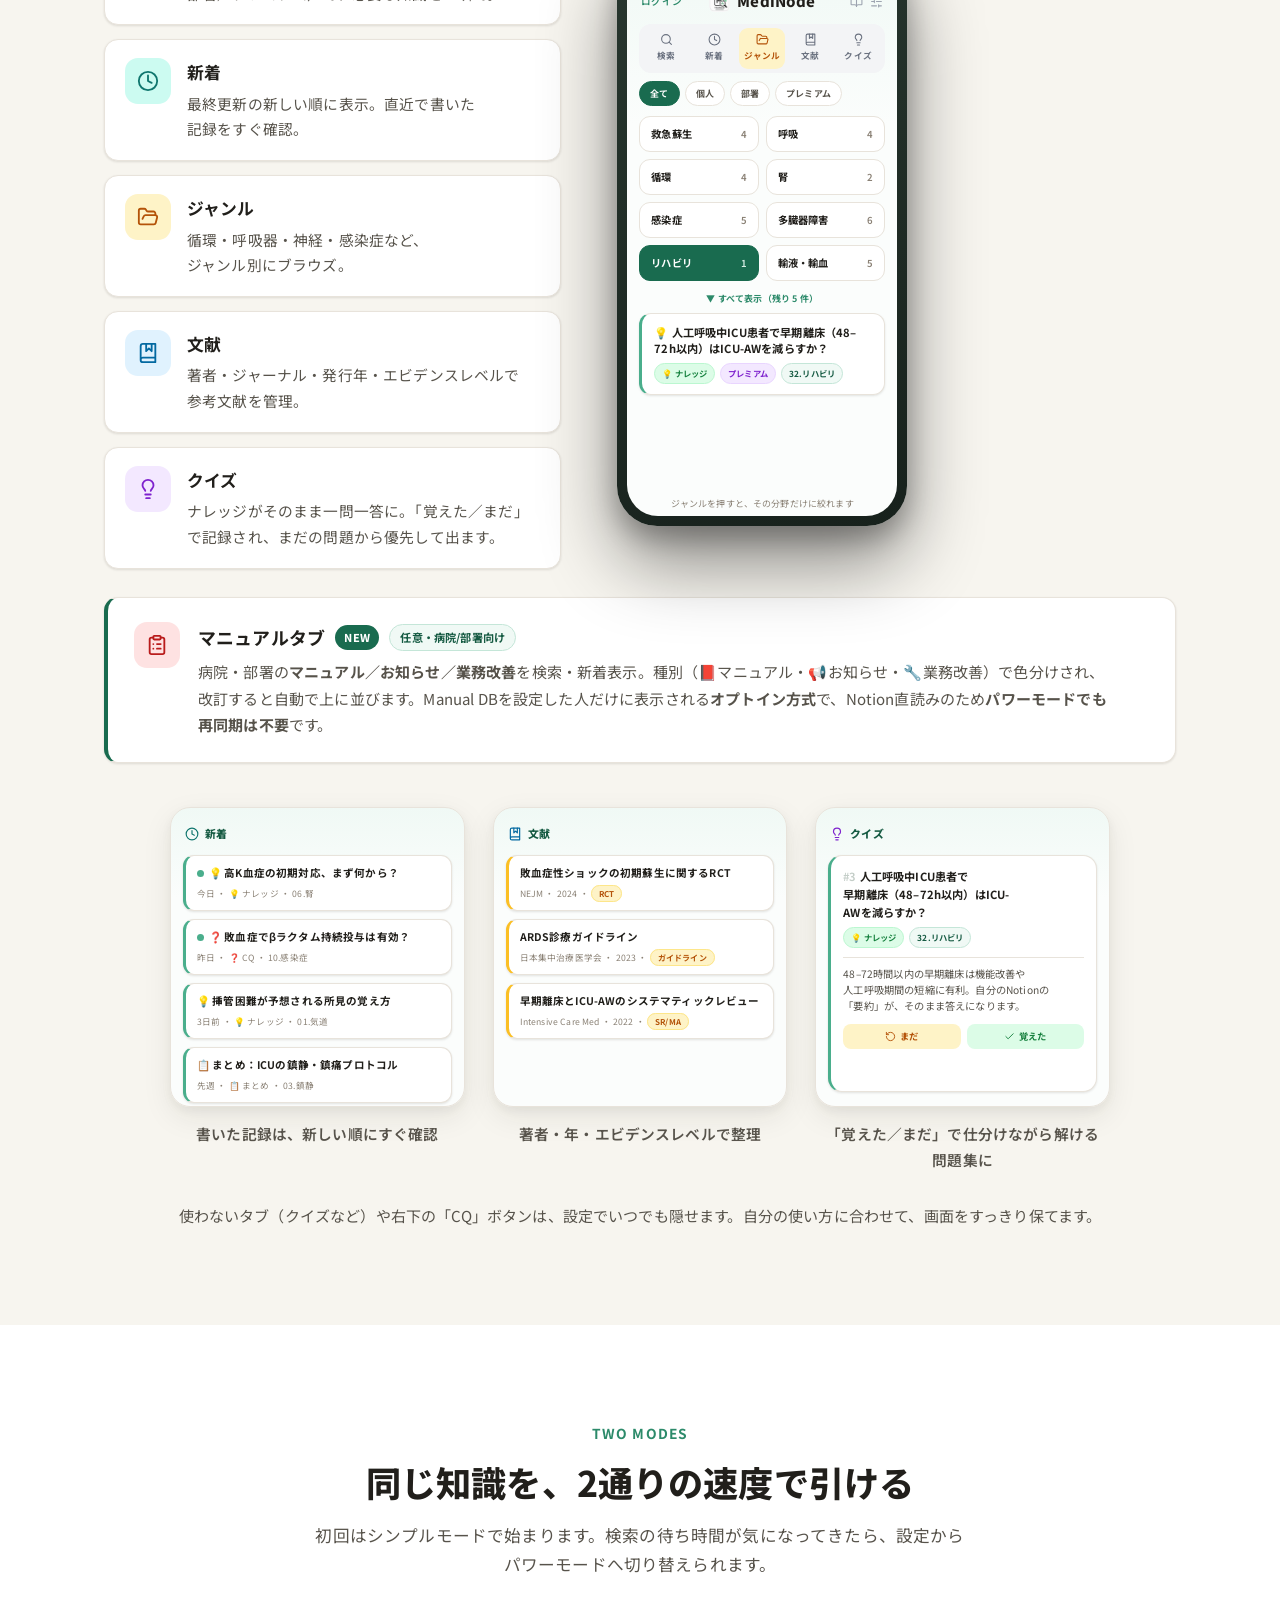
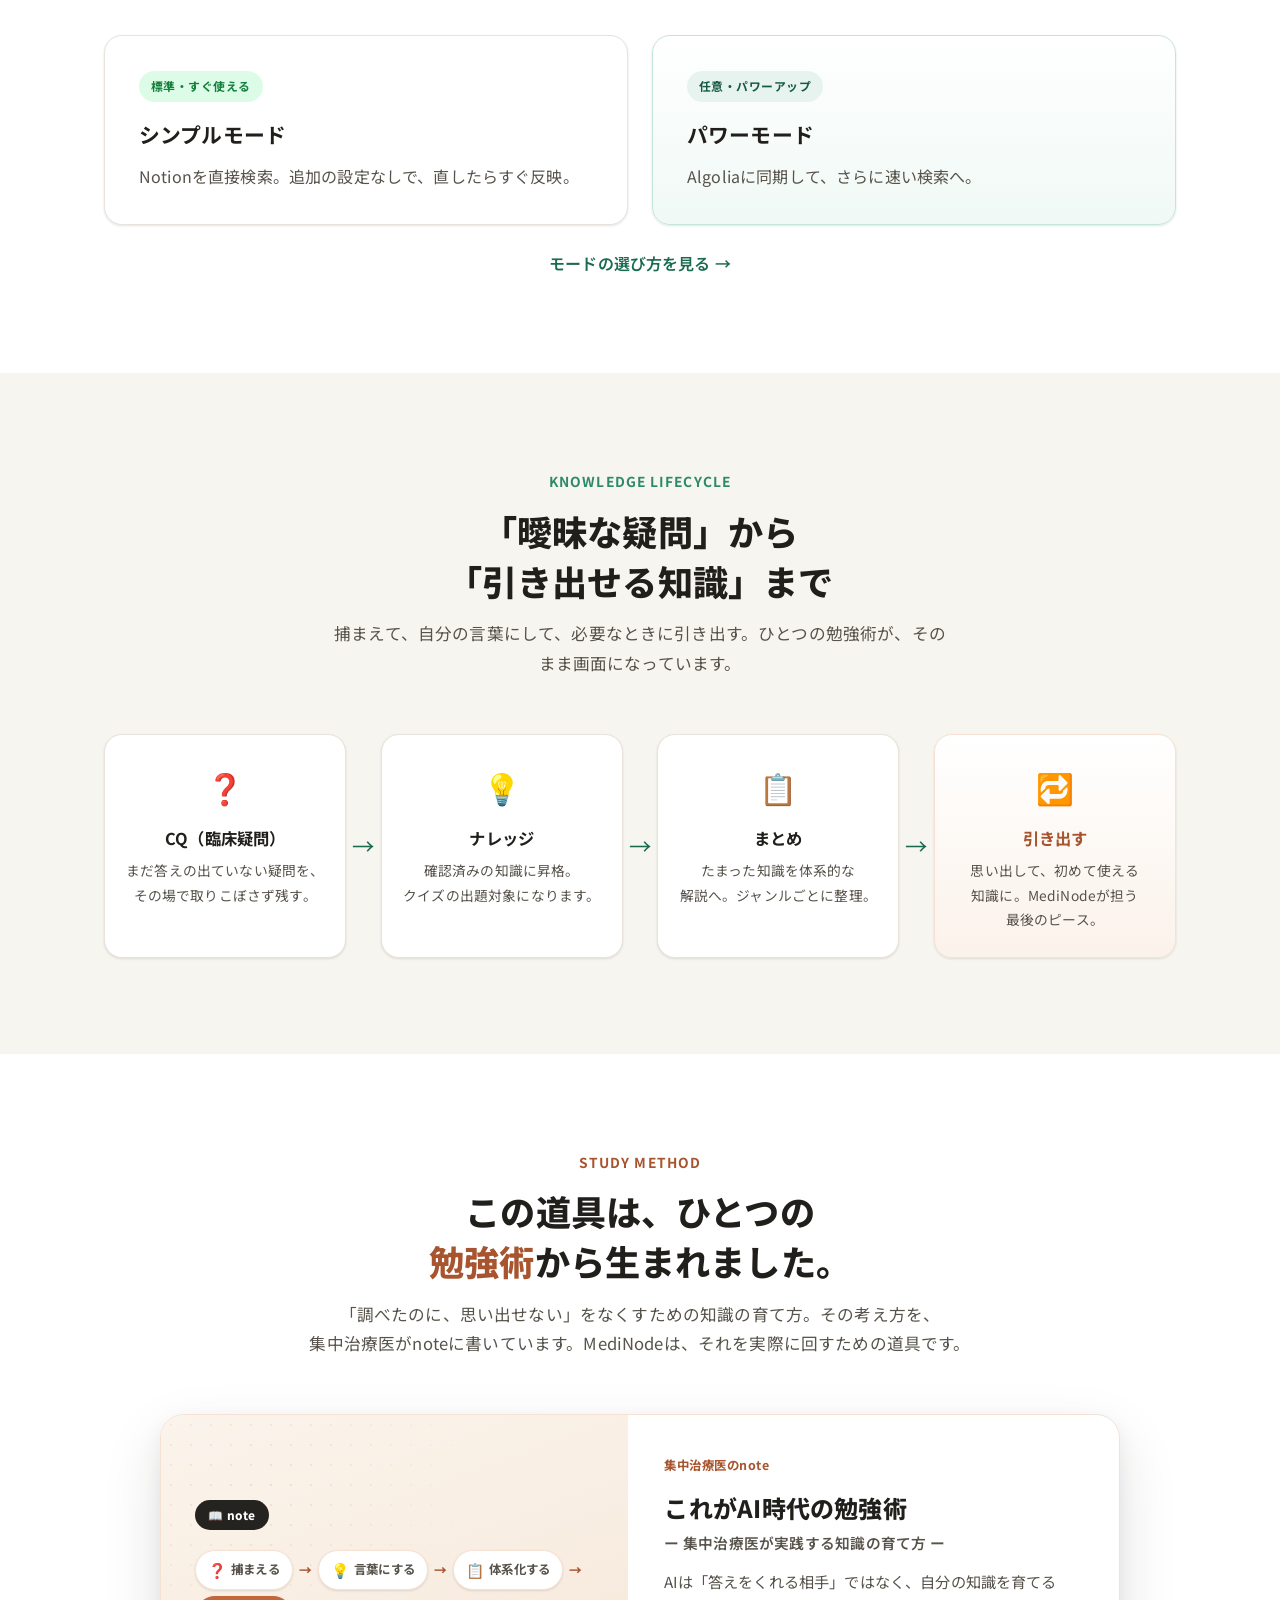
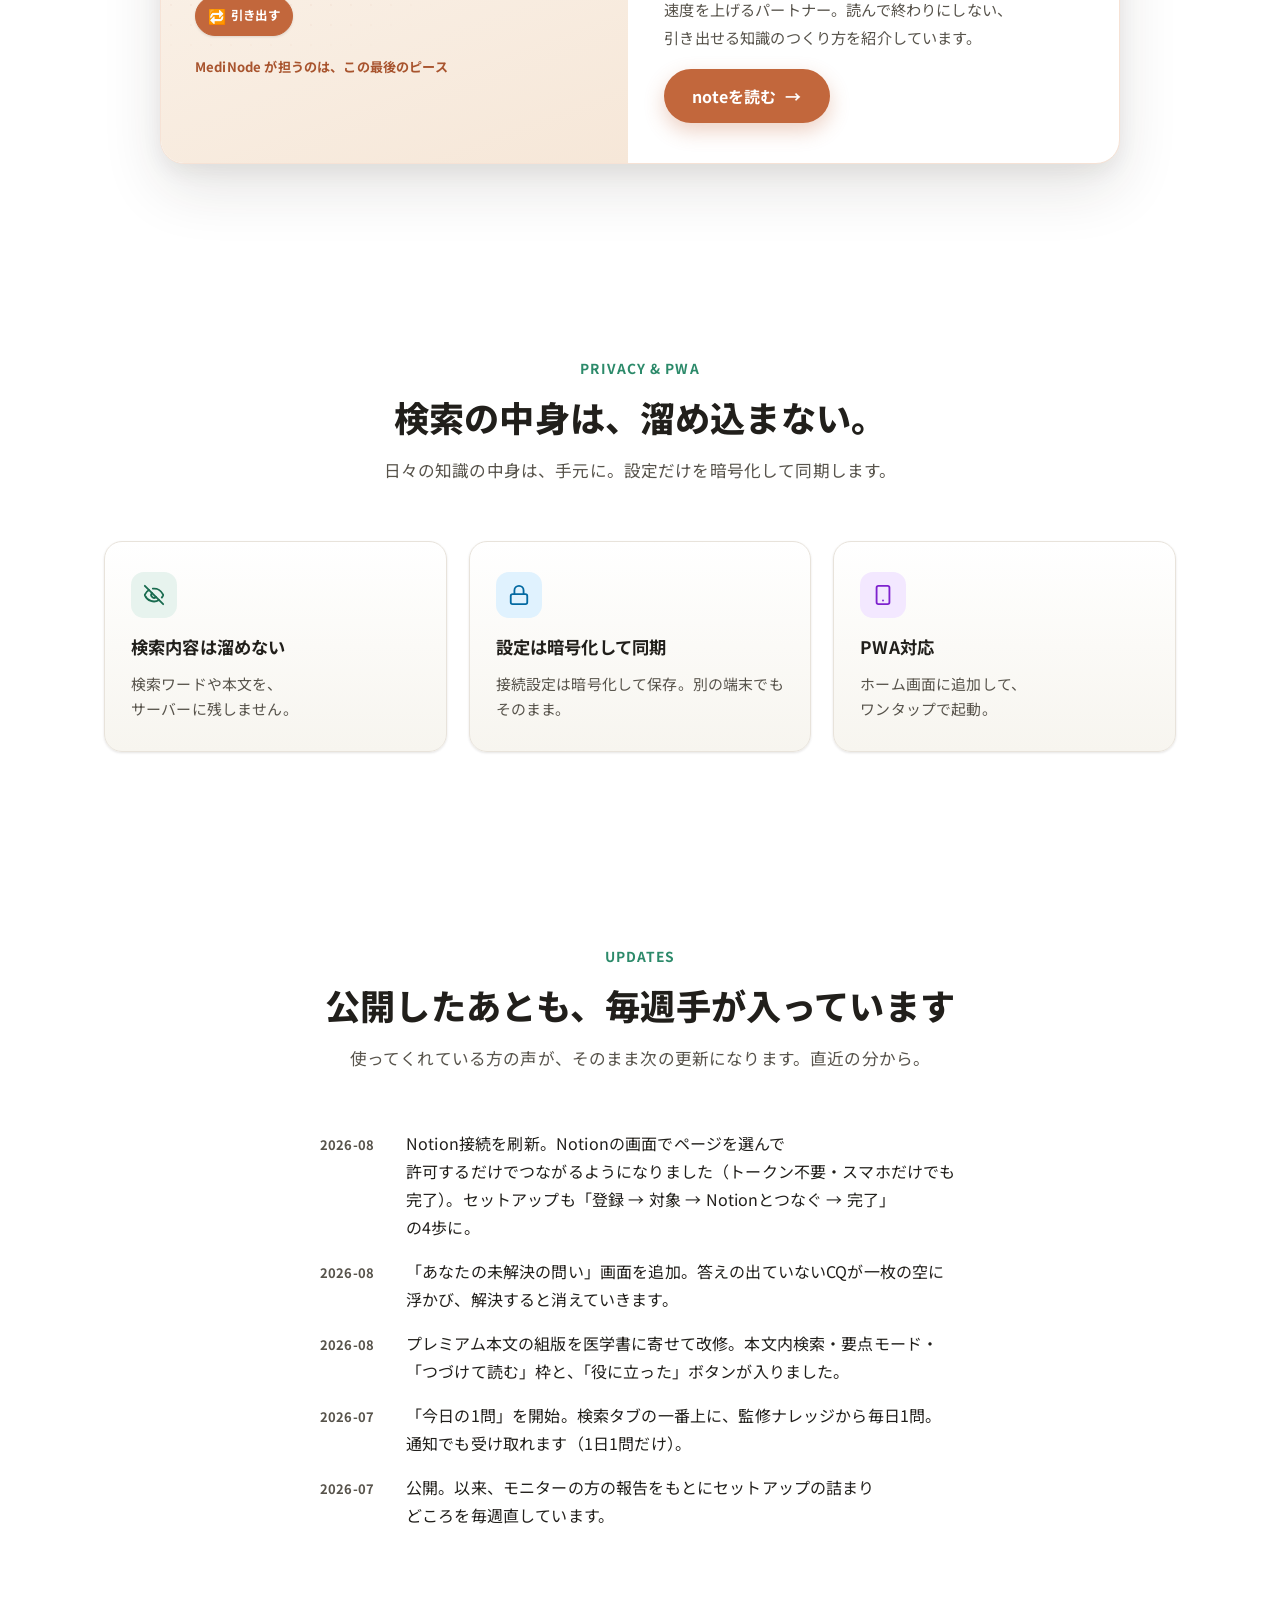
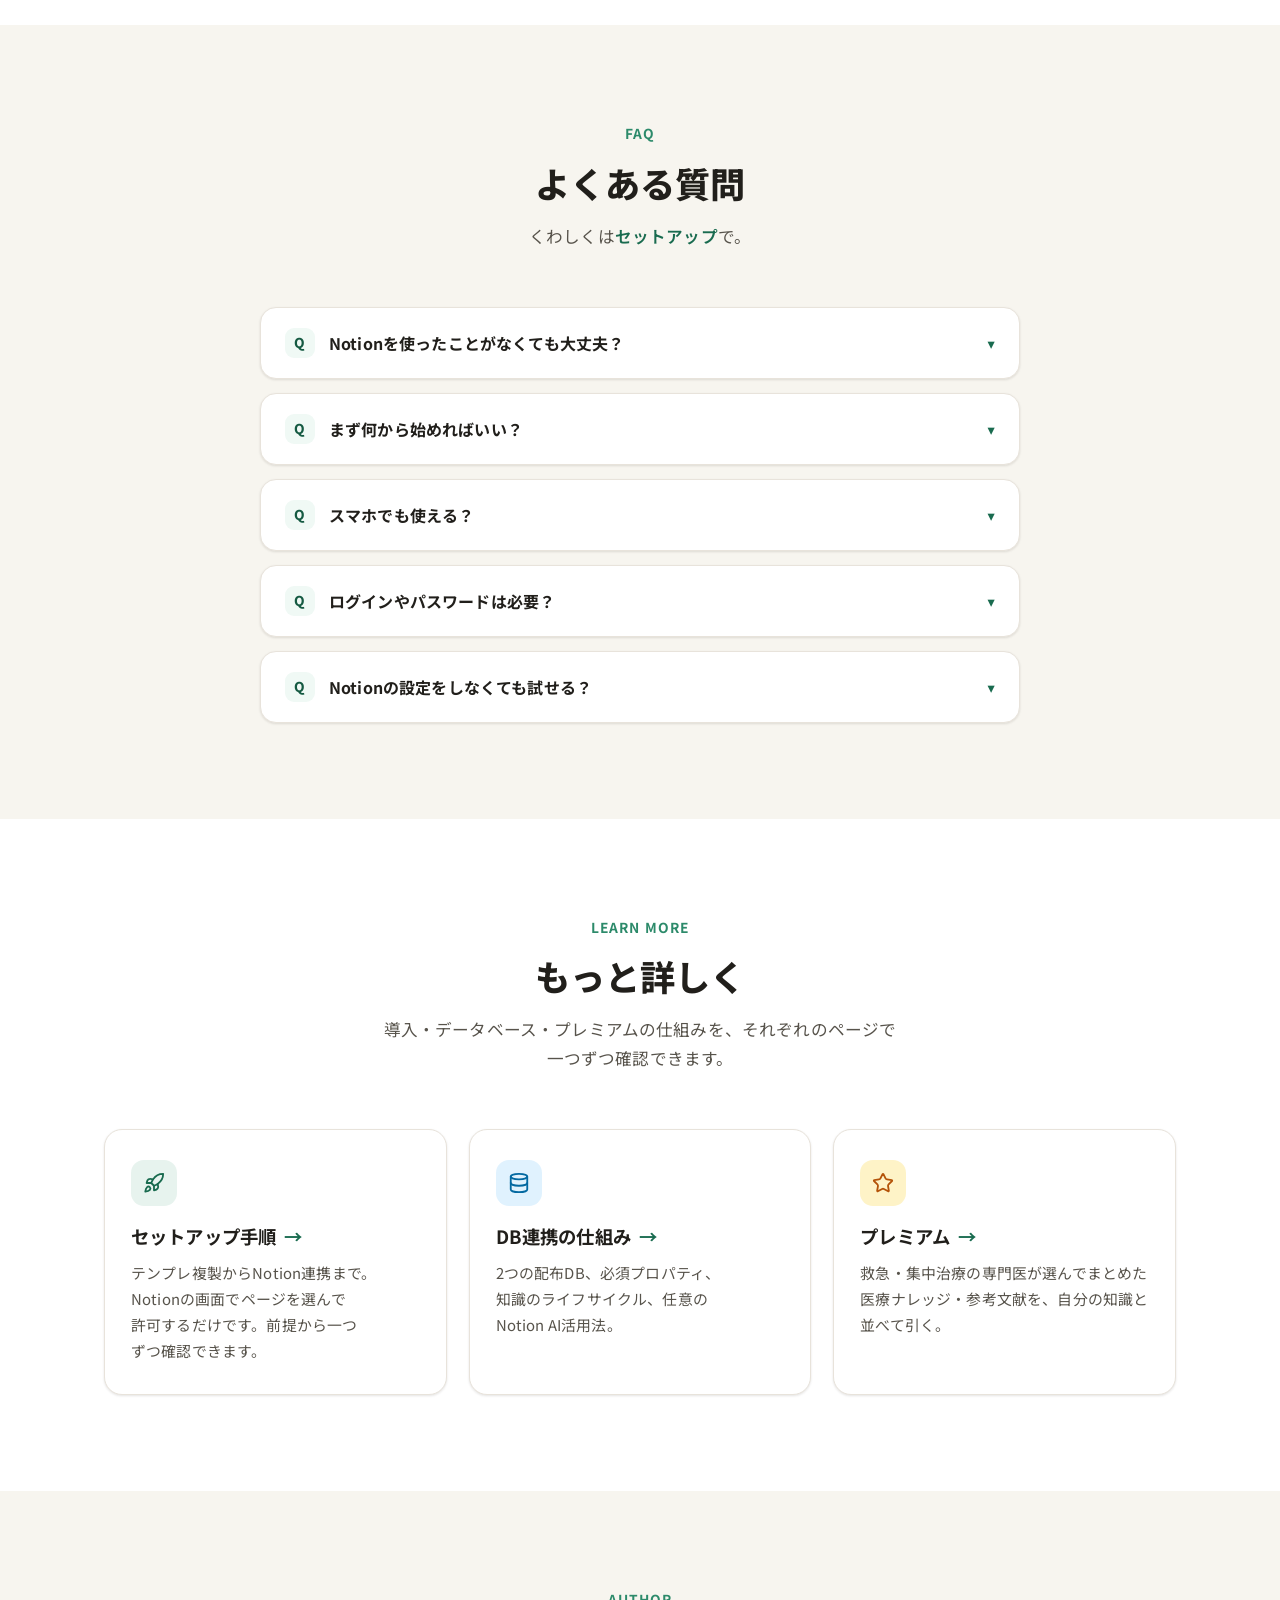
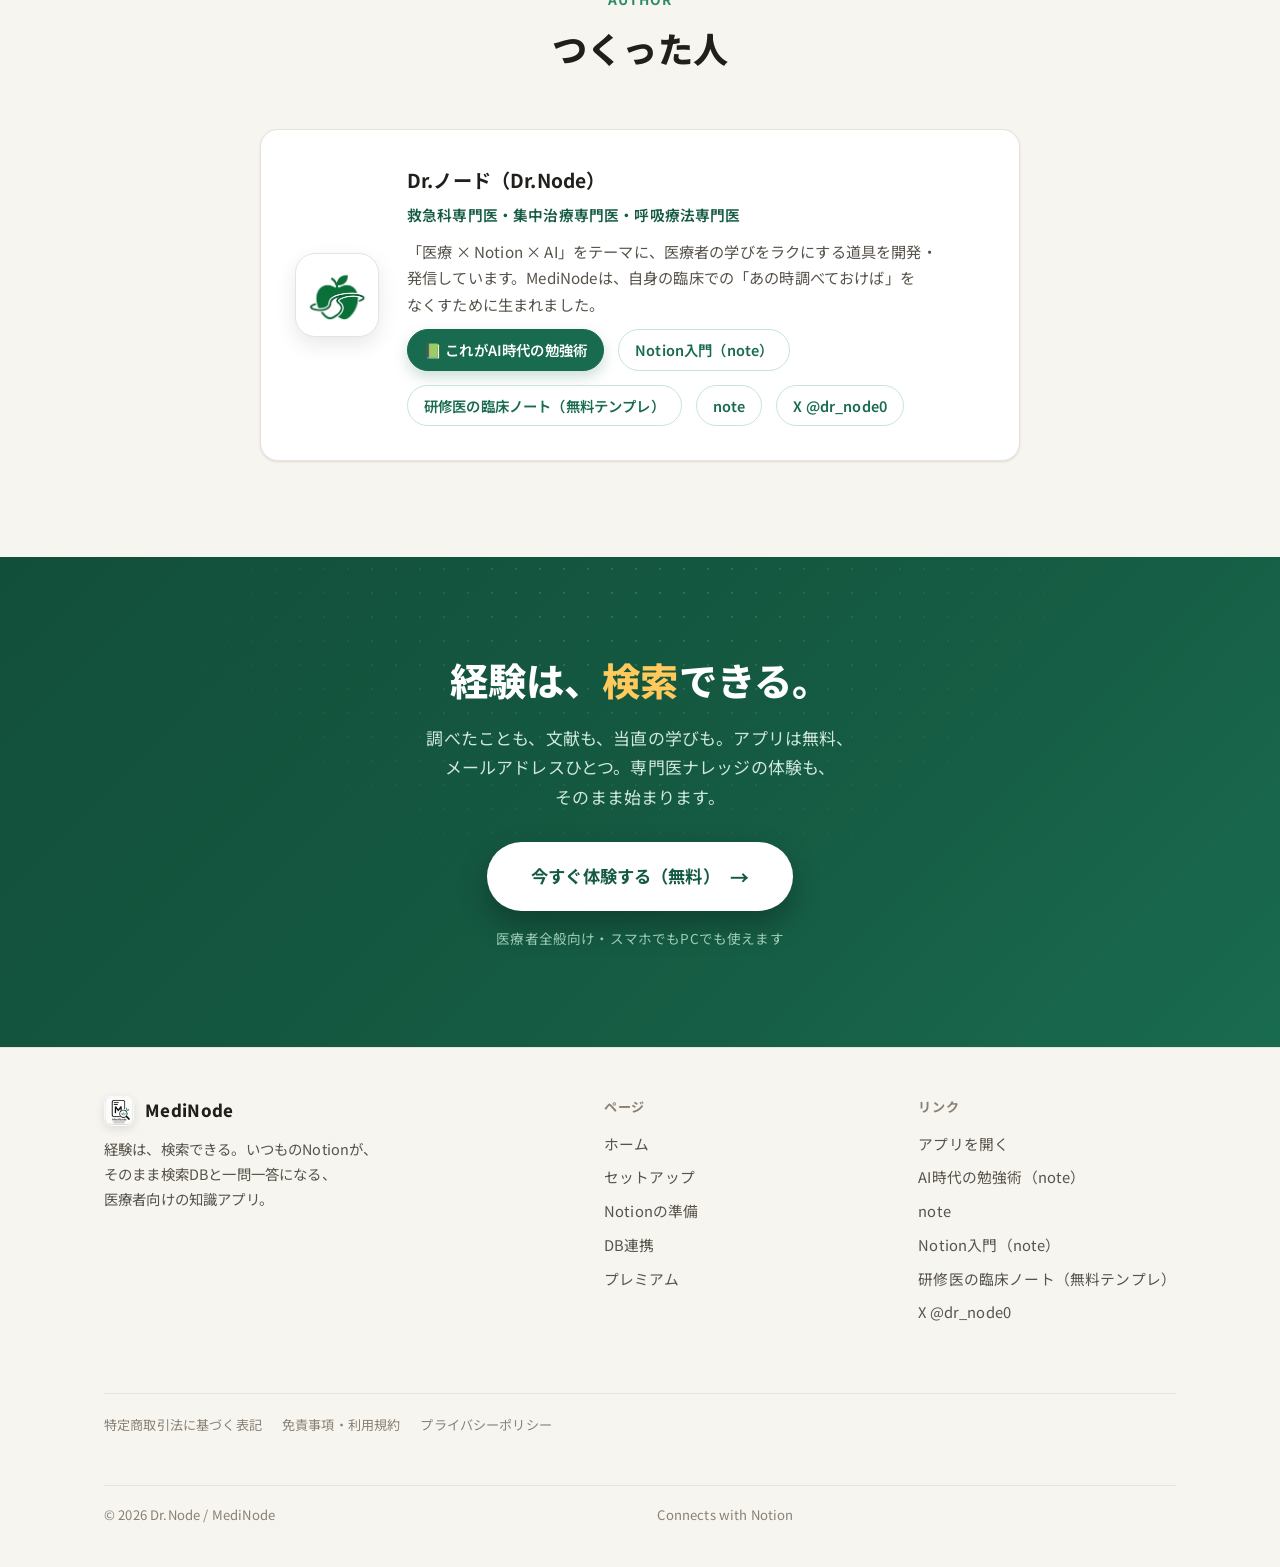
==== commit 68d6c413: "LPを現状に揃える: Token概念を部署の脚注へ降格・接続カード新設・間隔反復/今日の1問/マニュアルタブ/読書体験/みんなの臨床疑問を反映・「最近の更新」セクション新設" ====
--- a/index.html
+++ b/index.html
@@ -712,7 +712,7 @@
     <div class="head reveal">
       <div class="kicker">Tabs</div>
       <h2>知識を引く・育てる、5つのタブ</h2>
-      <p>探す・新着・分類・文献・想起。ひとつの画面で完結します。</p>
+      <p>探す・新着・分類・文献・想起。ひとつの画面で完結します。検索タブの一番上には毎日1問の「今日の1問」、マニュアルDBを設定した人にはマニュアルタブも出ます。</p>
     </div>
     <div class="tabs-wrap">
       <div class="tabs-list">
@@ -720,7 +720,7 @@
         <div class="tab-item reveal"><div class="tile t-teal"><svg class="icn"><use href="#i-clock"/></svg></div><div><h4>新着</h4><p>最終更新の新しい順に表示。直近で書いた記録をすぐ確認。</p></div></div>
         <div class="tab-item reveal"><div class="tile t-amber"><svg class="icn"><use href="#i-folder"/></svg></div><div><h4>ジャンル</h4><p>循環・呼吸器・神経・感染症など、ジャンル別にブラウズ。</p></div></div>
         <div class="tab-item reveal"><div class="tile t-blue"><svg class="icn"><use href="#i-bookmark"/></svg></div><div><h4>文献</h4><p>著者・ジャーナル・発行年・エビデンスレベルで参考文献を管理。</p></div></div>
-        <div class="tab-item reveal"><div class="tile t-purple"><svg class="icn"><use href="#i-bulb"/></svg></div><div><h4>クイズ</h4><p>ナレッジがそのままシャッフル出題の一問一答に（最大20問）。</p></div></div>
+        <div class="tab-item reveal"><div class="tile t-purple"><svg class="icn"><use href="#i-bulb"/></svg></div><div><h4>クイズ</h4><p>ナレッジがそのまま一問一答に。「覚えた／まだ」で記録され、まだの問題から優先して出ます。</p></div></div>
       </div>
       <div class="tabs-shot reveal">
         <!-- ジャンル画面の再現モック -->
@@ -815,11 +815,11 @@
     <div class="head reveal">
       <div class="kicker">Two modes</div>
       <h2>同じ知識を、2通りの速度で引ける</h2>
-      <p>すぐ試すならシンプルモード、速さを求めるならパワーモード。用途で選べます。</p>
+      <p>初回はシンプルモードで始まります。検索の待ち時間が気になってきたら、設定からパワーモードへ切り替えられます。</p>
     </div>
     <div class="mode-grid">
       <div class="mode-card reveal">
-        <span class="mode-tag req">必須・すぐ使える</span>
+        <span class="mode-tag req">標準・すぐ使える</span>
         <h3>シンプルモード</h3>
         <p style="color:var(--slate)">Notionを直接検索。追加の設定なしで、直したらすぐ反映。</p>
       </div>
@@ -897,6 +897,24 @@
       <div class="priv-card reveal"><div class="tile t-green"><svg class="icn"><use href="#i-eyeoff"/></svg></div><h4>検索内容は溜めない</h4><p>検索ワードや本文を、サーバーに残しません。</p></div>
       <div class="priv-card reveal"><div class="tile t-blue"><svg class="icn"><use href="#i-lock"/></svg></div><h4>設定は暗号化して同期</h4><p>接続設定は暗号化して保存。別の端末でもそのまま。</p></div>
       <div class="priv-card reveal"><div class="tile t-purple"><svg class="icn"><use href="#i-phone"/></svg></div><h4>PWA対応</h4><p>ホーム画面に追加して、ワンタップで起動。</p></div>
+    </div>
+  </div>
+</section>
+
+<!-- recent updates -->
+<section class="section" id="updates">
+  <div class="wrap-narrow">
+    <div class="head reveal">
+      <div class="kicker">Updates</div>
+      <h2>公開したあとも、毎週手が入っています</h2>
+      <p>使ってくれている方の声が、そのまま次の更新になります。直近の分から。</p>
+    </div>
+    <div class="reveal" style="max-width:640px;margin:0 auto;display:flex;flex-direction:column;gap:16px">
+      <div style="display:flex;gap:14px;align-items:baseline"><span style="flex:0 0 72px;color:var(--slate);font-size:13px;font-weight:700">2026-08</span><p style="margin:0">Notion接続を刷新。Notionの画面でページを選んで許可するだけでつながるようになりました（トークン不要・スマホだけでも完了）。セットアップも「登録 → 対象 → Notionとつなぐ → 完了」の4歩に。</p></div>
+      <div style="display:flex;gap:14px;align-items:baseline"><span style="flex:0 0 72px;color:var(--slate);font-size:13px;font-weight:700">2026-08</span><p style="margin:0">「あなたの未解決の問い」画面を追加。答えの出ていないCQが一枚の空に浮かび、解決すると消えていきます。</p></div>
+      <div style="display:flex;gap:14px;align-items:baseline"><span style="flex:0 0 72px;color:var(--slate);font-size:13px;font-weight:700">2026-08</span><p style="margin:0">プレミアム本文の組版を医学書に寄せて改修。本文内検索・要点モード・「つづけて読む」枠と、「役に立った」ボタンが入りました。</p></div>
+      <div style="display:flex;gap:14px;align-items:baseline"><span style="flex:0 0 72px;color:var(--slate);font-size:13px;font-weight:700">2026-07</span><p style="margin:0">「今日の1問」を開始。検索タブの一番上に、監修ナレッジから毎日1問。通知でも受け取れます（1日1問だけ）。</p></div>
+      <div style="display:flex;gap:14px;align-items:baseline"><span style="flex:0 0 72px;color:var(--slate);font-size:13px;font-weight:700">2026-07</span><p style="margin:0">公開。以来、モニターの方の報告をもとにセットアップの詰まりどころを毎週直しています。</p></div>
     </div>
   </div>
 </section>
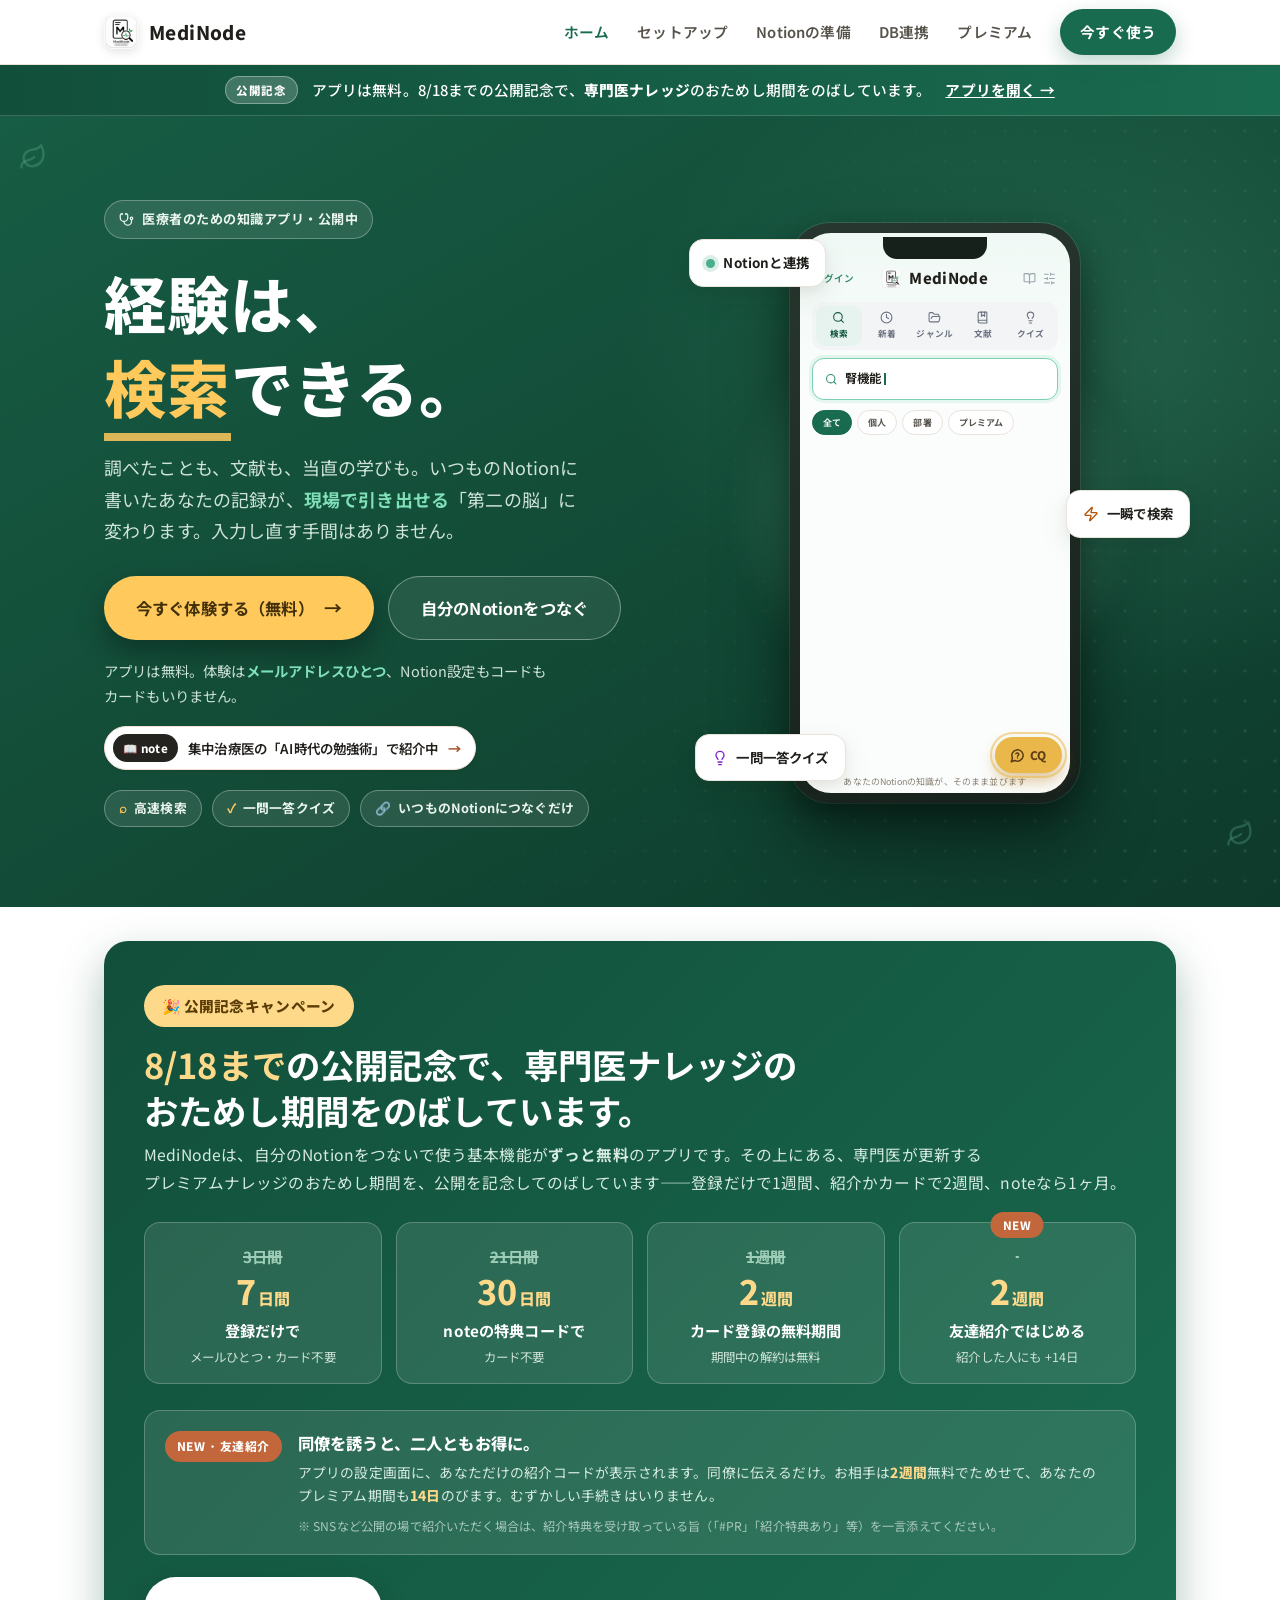
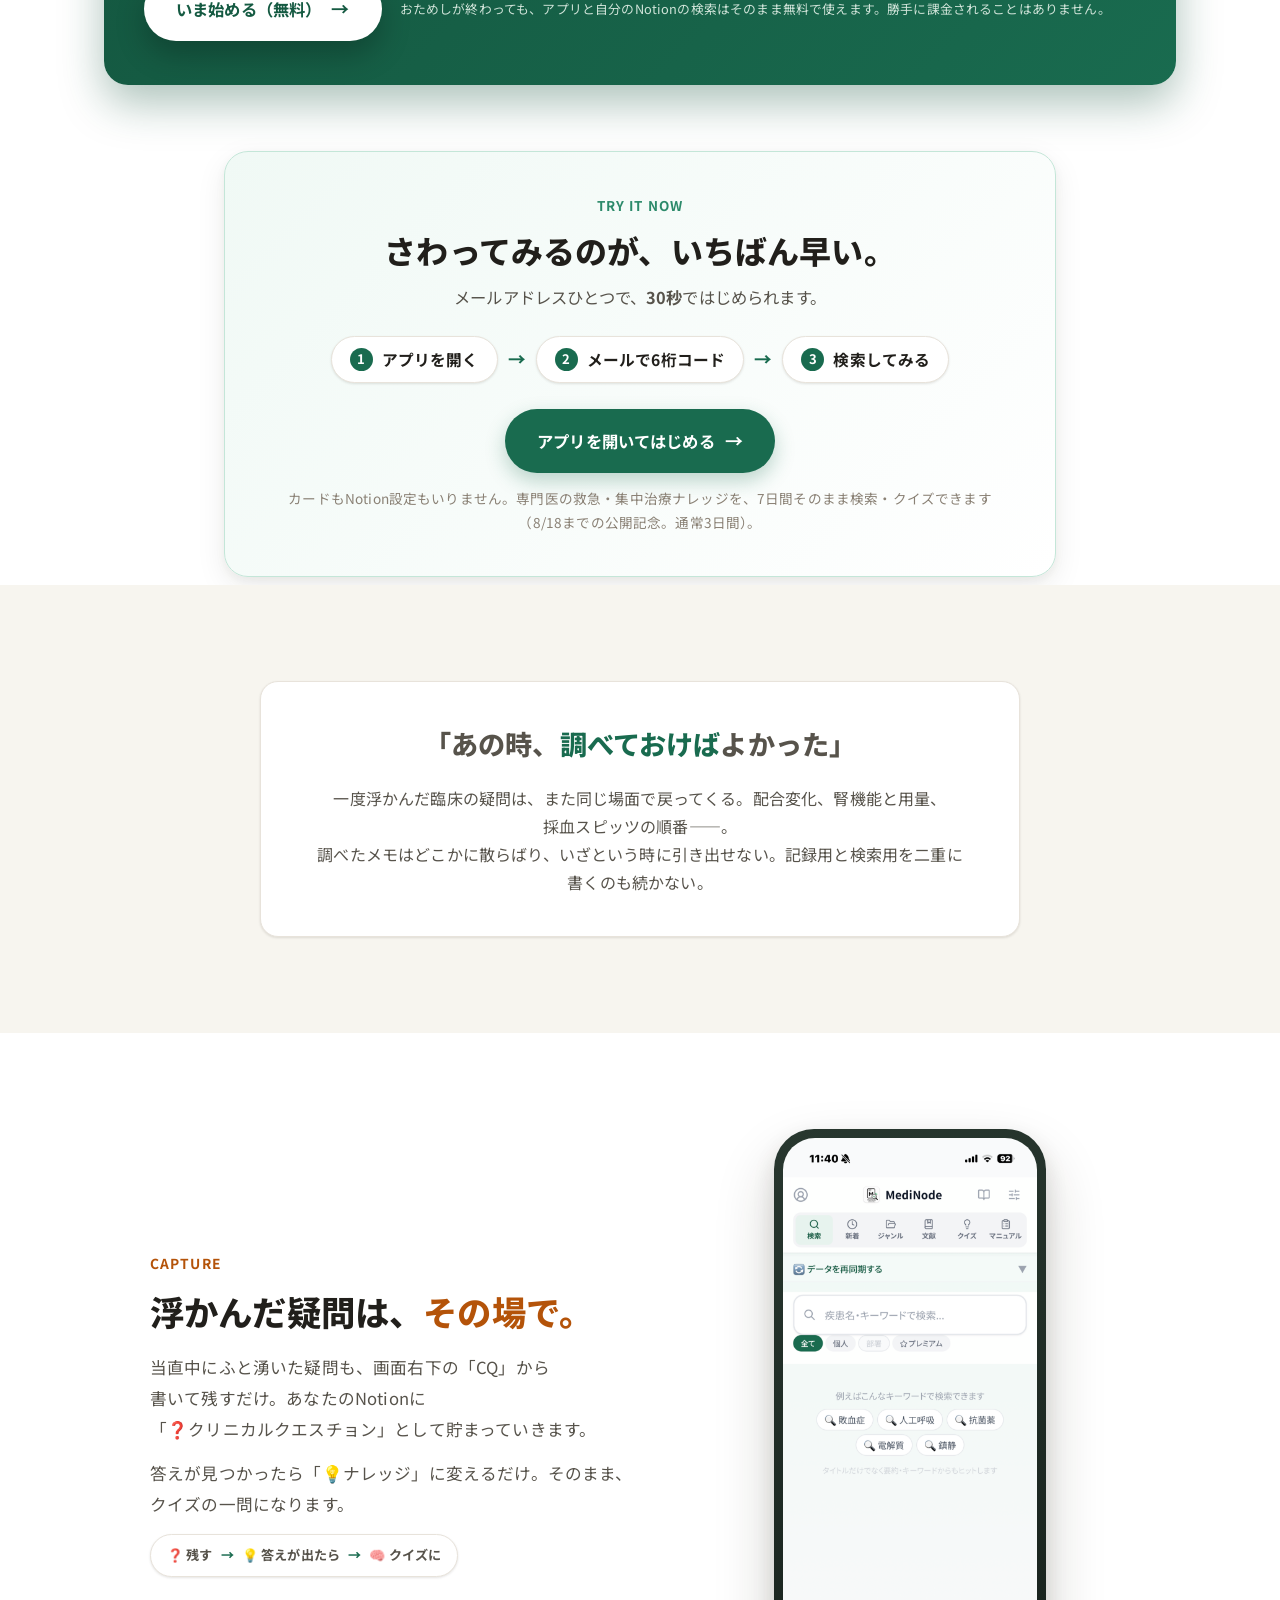
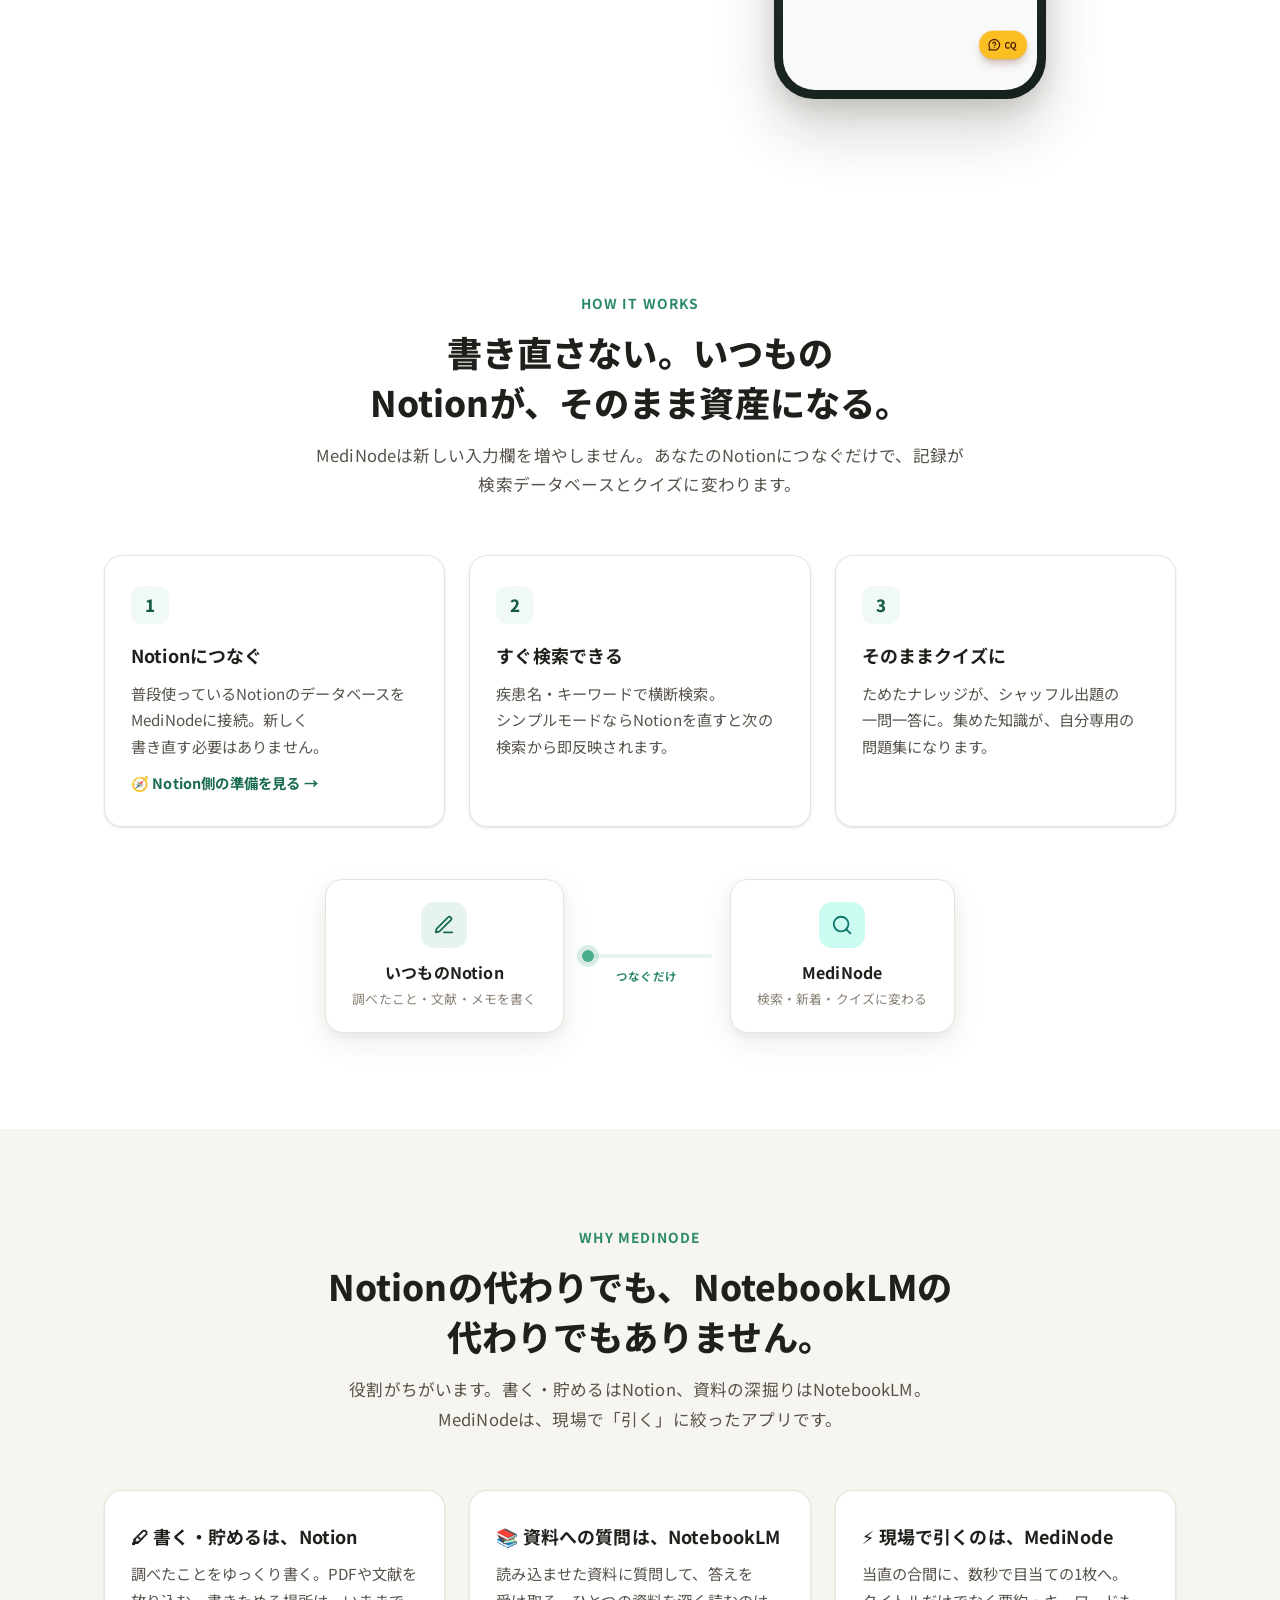
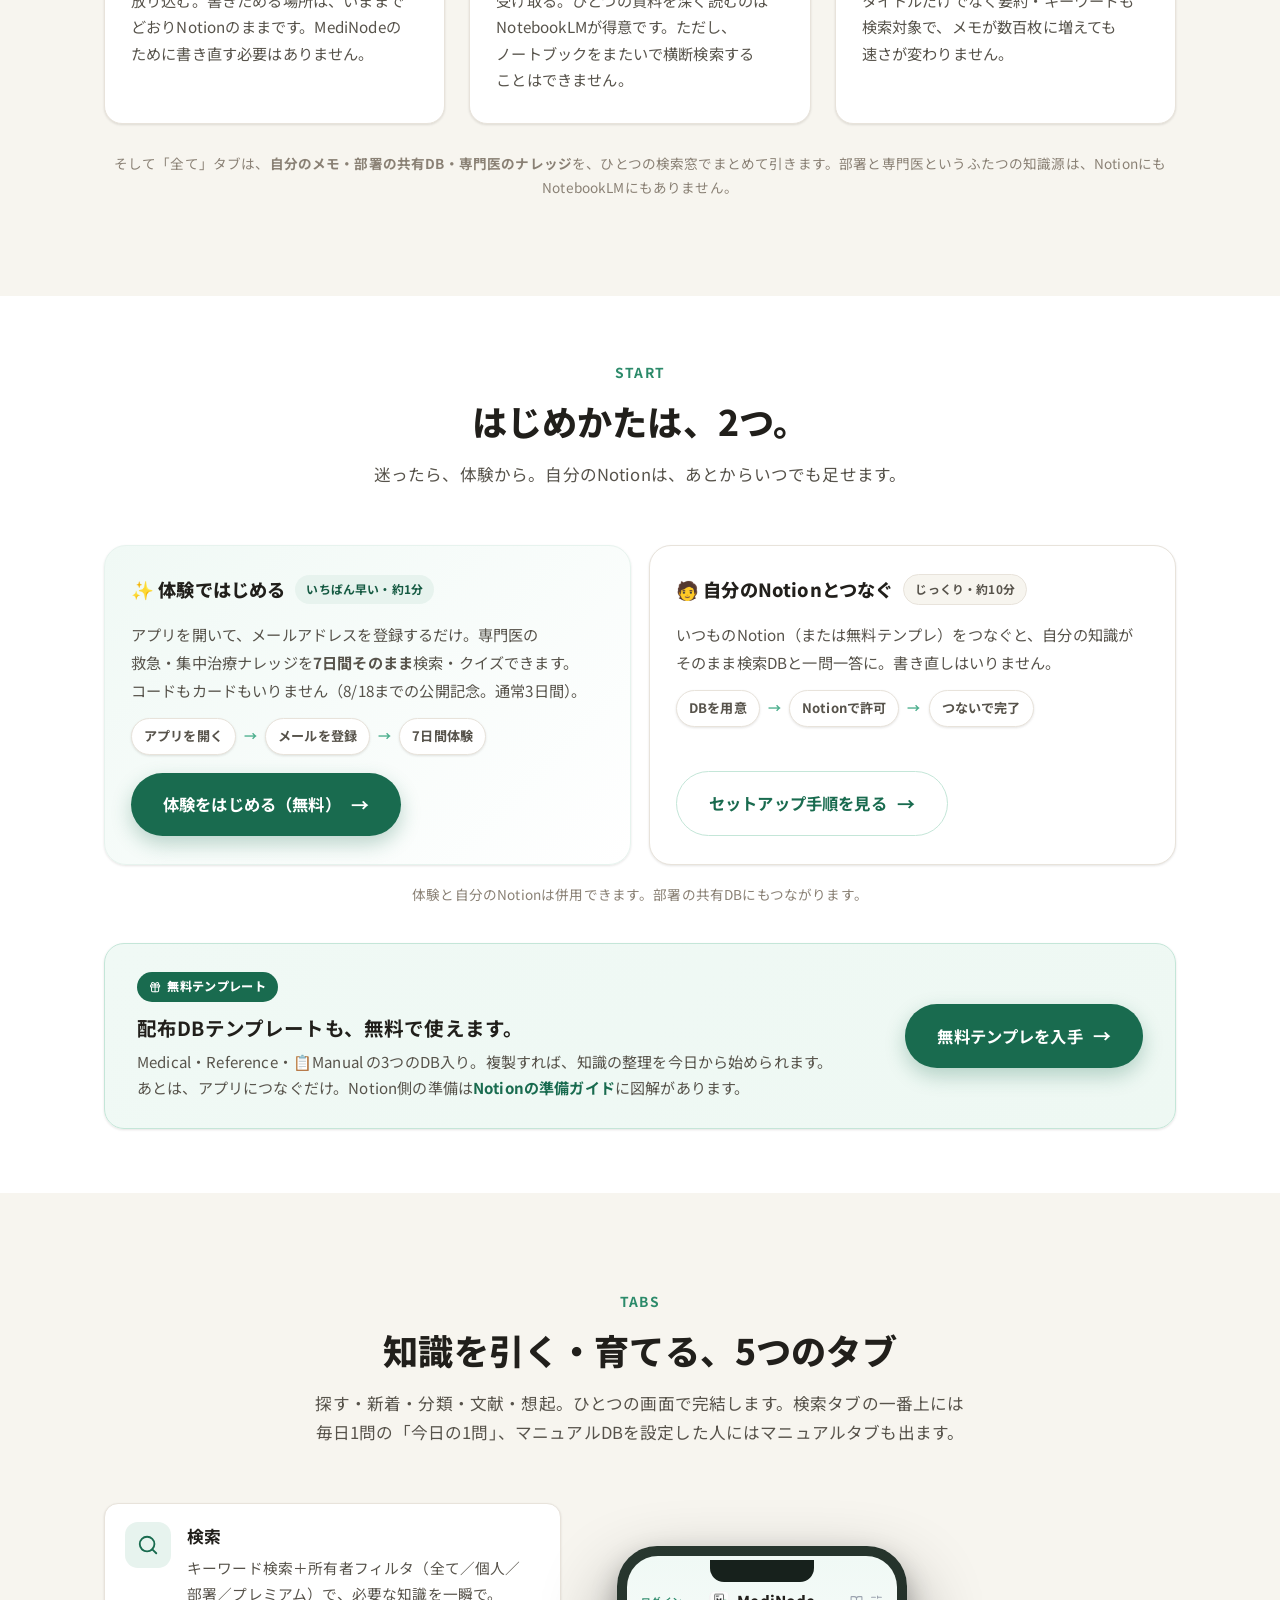
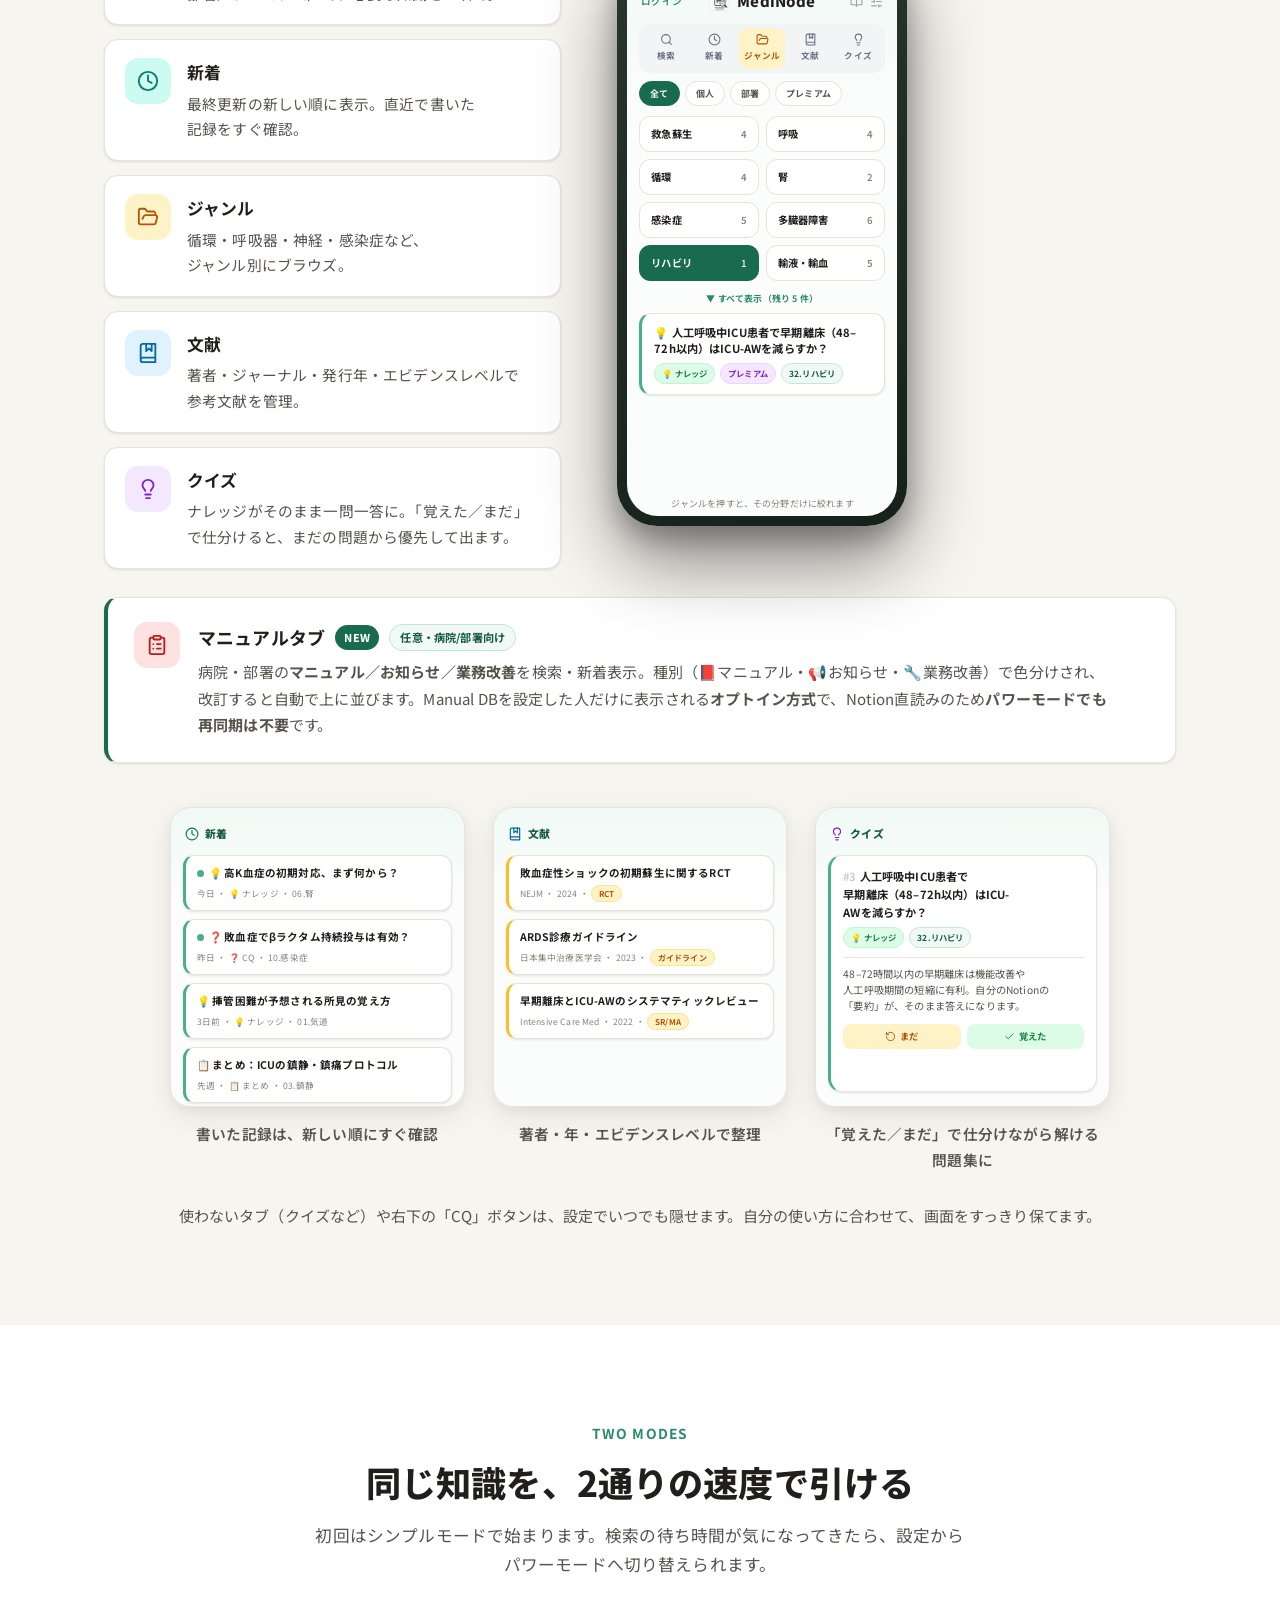
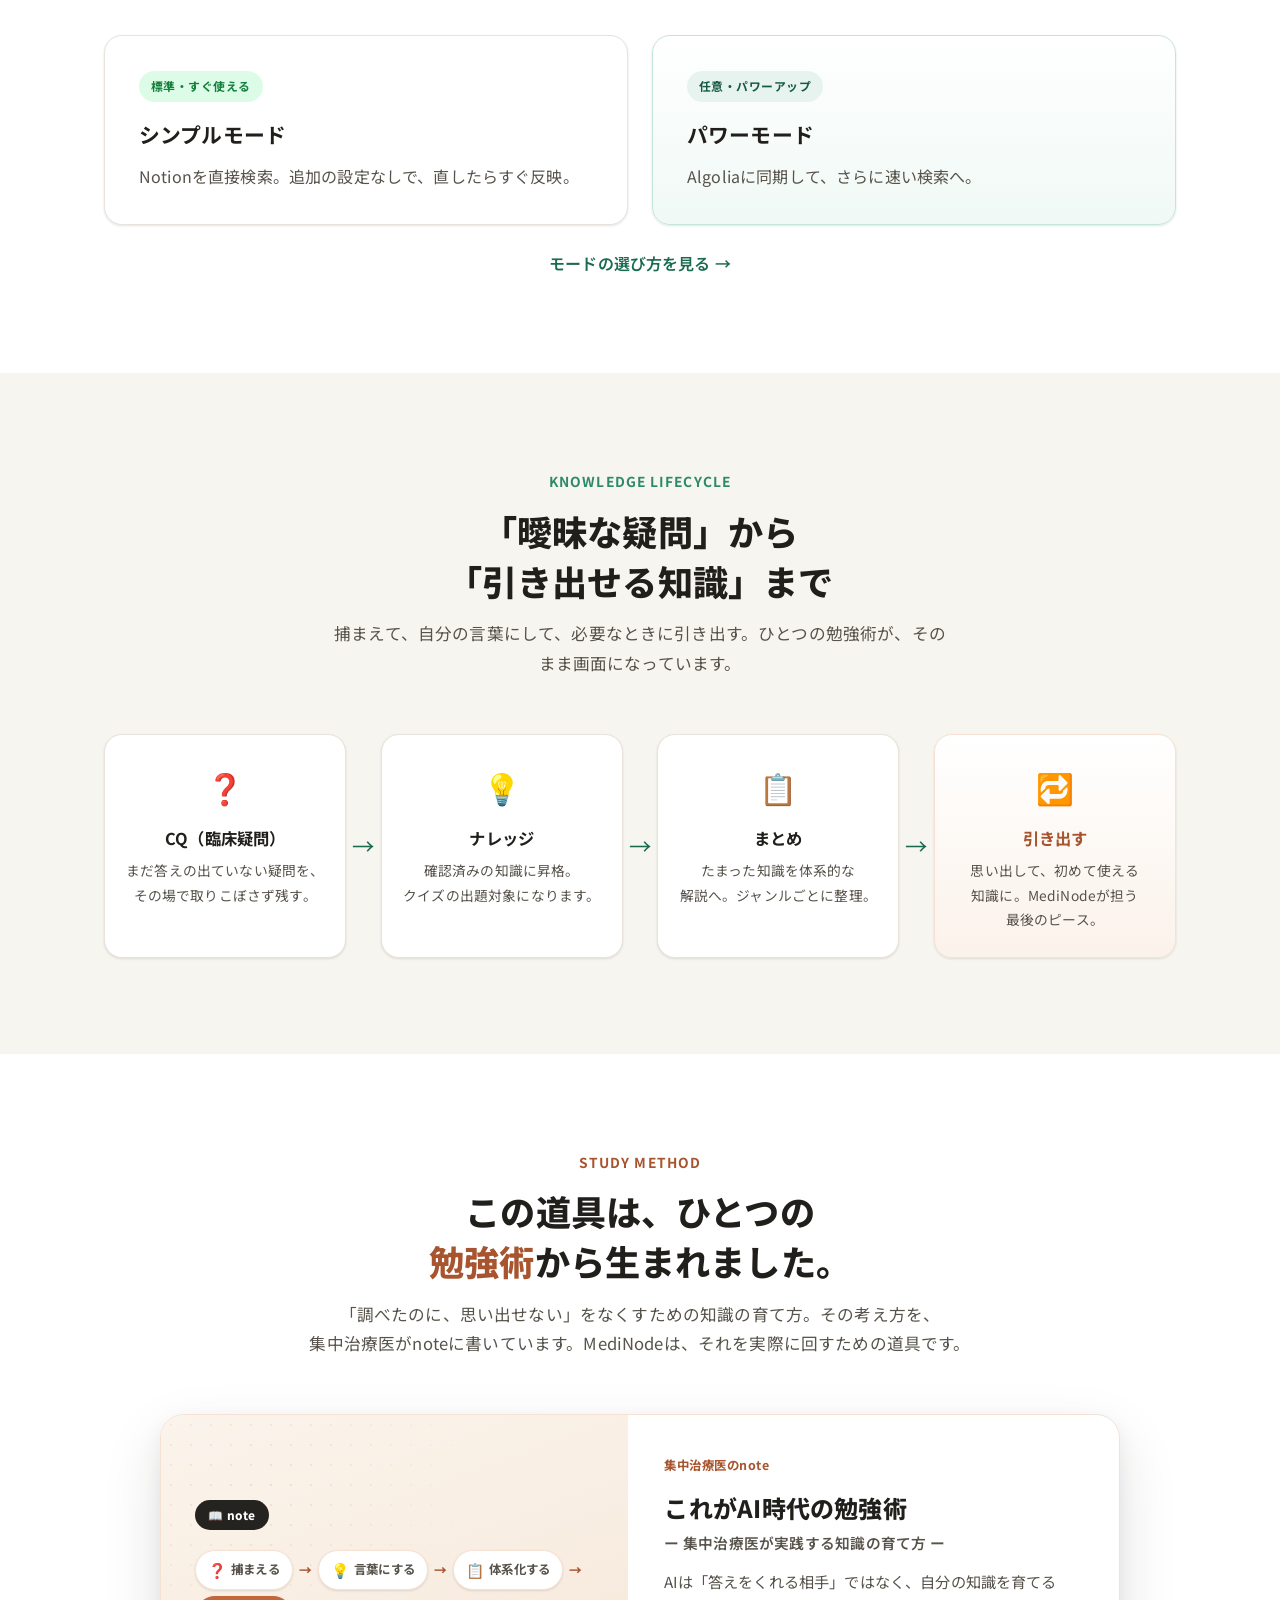
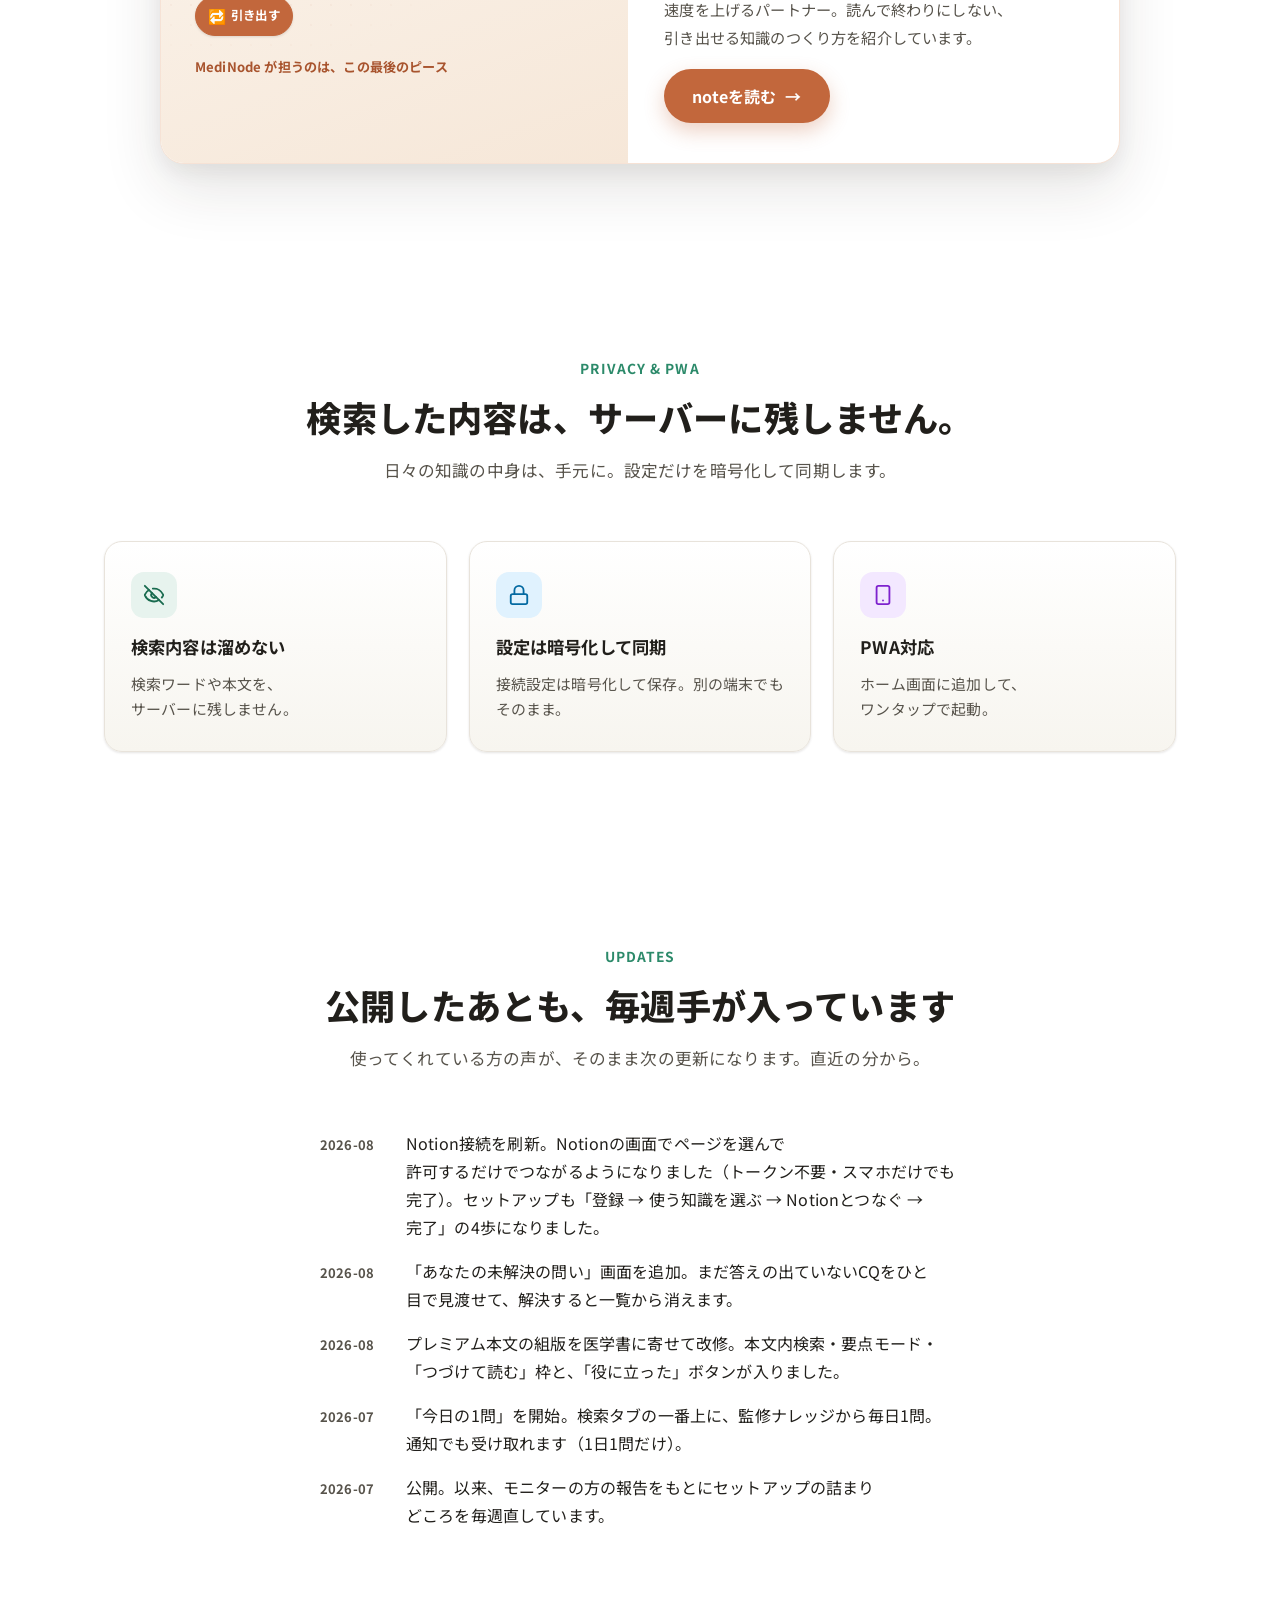
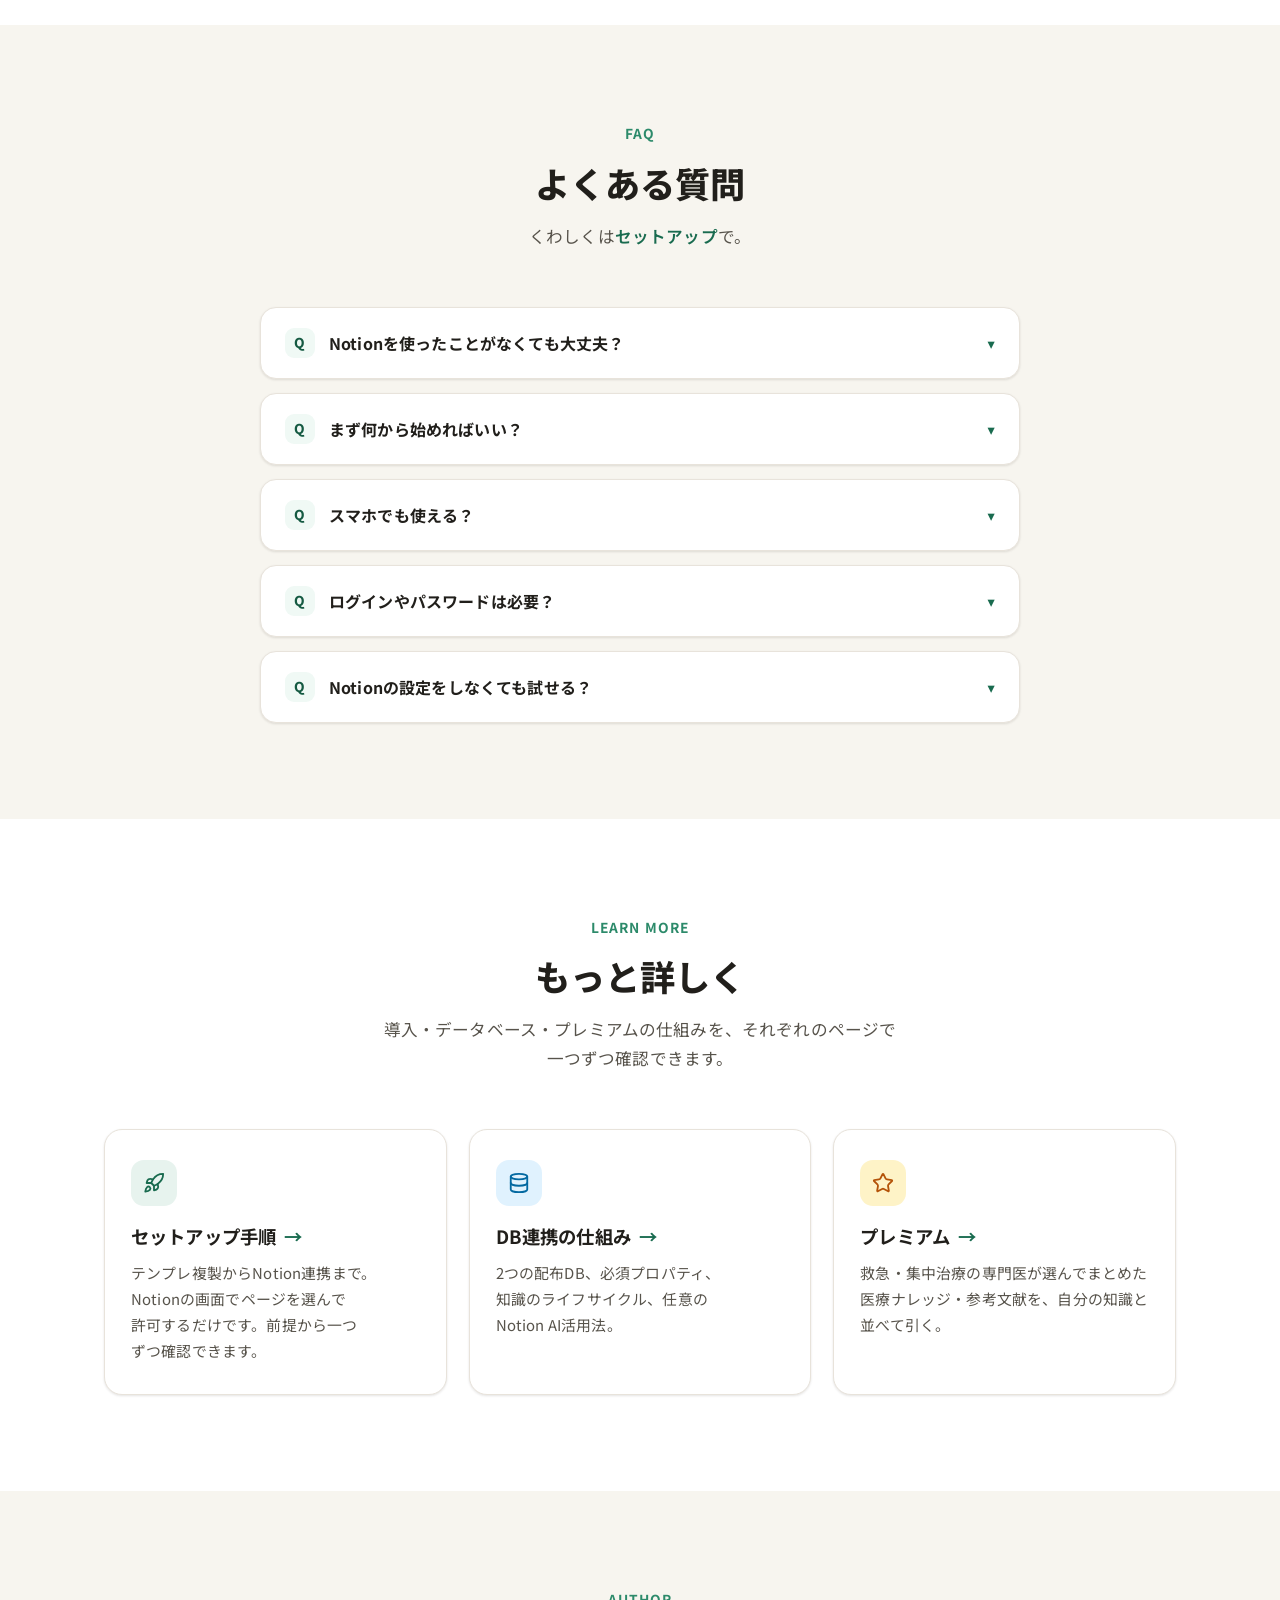
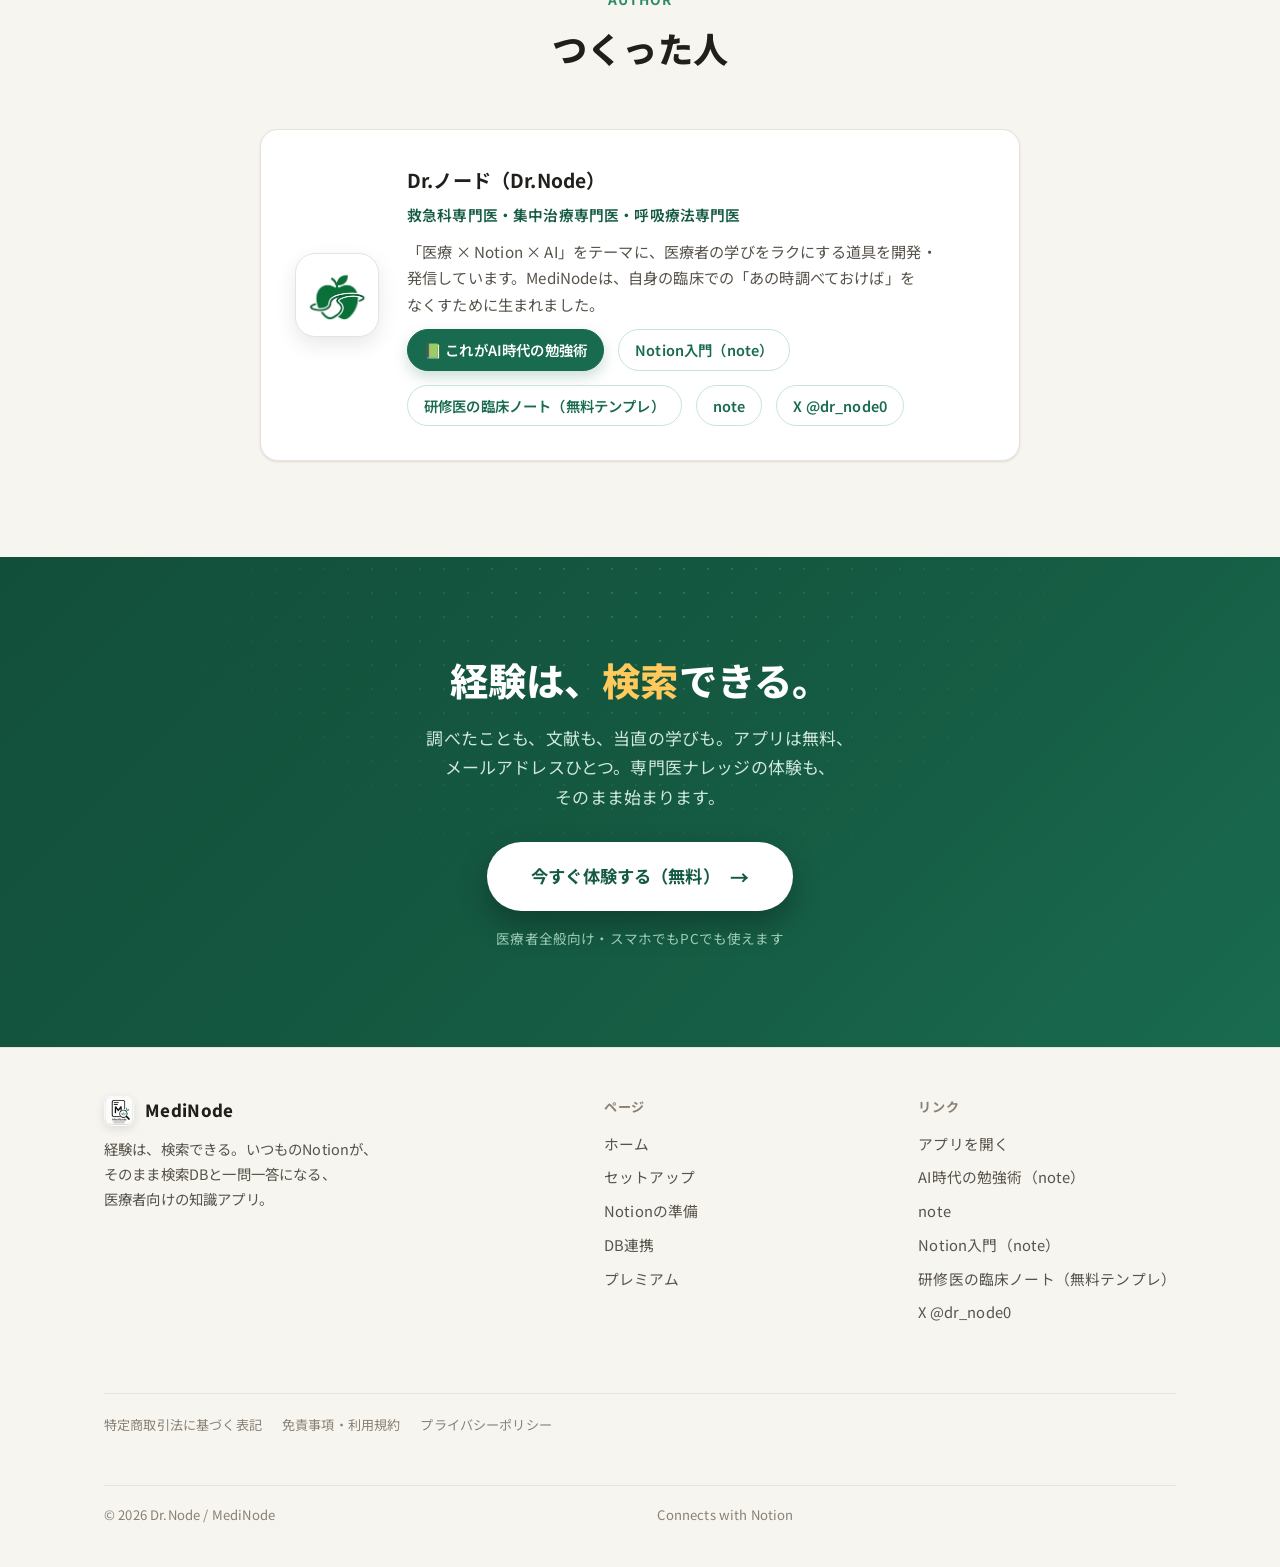
==== commit b7498a61: "日本語監修: 「競いません」→「代わりではありません」・指示語「あちら」排除・繋/つなぐの表記統一・登録先行に合わせたFAQ・旧モード手順の残骸除去・見出しの明瞭化" ====
--- a/index.html
+++ b/index.html
@@ -638,16 +638,16 @@
     <div class="head reveal">
       <div class="kicker">How it works</div>
       <h2>書き直さない。いつものNotionが、そのまま資産になる。</h2>
-      <p>MediNodeは新しい入力欄を増やしません。あなたのNotionに繋ぐだけで、記録が検索データベースとクイズに変わります。</p>
+      <p>MediNodeは新しい入力欄を増やしません。あなたのNotionにつなぐだけで、記録が検索データベースとクイズに変わります。</p>
     </div>
     <div class="flow">
-      <div class="flow-step reveal"><div class="num">1</div><h3>Notionに繋ぐ</h3><p>普段使っているNotionのデータベースをMediNodeに接続。新しく書き直す必要はありません。</p><p style="margin-top:10px"><a href="notion.html" style="color:var(--brand);font-weight:700;font-size:.9rem">🧭 Notion側の準備を見る →</a></p></div>
+      <div class="flow-step reveal"><div class="num">1</div><h3>Notionにつなぐ</h3><p>普段使っているNotionのデータベースをMediNodeに接続。新しく書き直す必要はありません。</p><p style="margin-top:10px"><a href="notion.html" style="color:var(--brand);font-weight:700;font-size:.9rem">🧭 Notion側の準備を見る →</a></p></div>
       <div class="flow-step reveal"><div class="num">2</div><h3>すぐ検索できる</h3><p>疾患名・キーワードで横断検索。シンプルモードならNotionを直すと次の検索から即反映されます。</p></div>
       <div class="flow-step reveal"><div class="num">3</div><h3>そのままクイズに</h3><p>ためたナレッジが、シャッフル出題の一問一答に。集めた知識が、自分専用の問題集になります。</p></div>
     </div>
     <div class="sync reveal" aria-label="Notionに書くと、MediNodeに反映される流れ">
       <div class="sync-node"><div class="tile t-green"><svg class="icn"><use href="#i-pen"/></svg></div><h4>いつものNotion</h4><p>調べたこと・文献・メモを書く</p></div>
-      <div class="sync-pipe"><span class="pipe-label">繋ぐだけ</span></div>
+      <div class="sync-pipe"><span class="pipe-label">つなぐだけ</span></div>
       <div class="sync-node"><div class="tile t-teal"><svg class="icn"><use href="#i-search"/></svg></div><h4>MediNode</h4><p>検索・新着・クイズに変わる</p></div>
     </div>
   </div>
@@ -658,12 +658,12 @@
   <div class="wrap">
     <div class="head reveal">
       <div class="kicker">Why MediNode</div>
-      <h2>Notionとも、NotebookLMとも、<span class="hl">競いません。</span></h2>
-      <p>役割がちがいます。書く・貯める・深掘りはあちらが得意。MediNodeは、現場で「引く」に絞ったアプリです。</p>
+      <h2>Notionの代わりでも、NotebookLMの<span class="hl">代わりでもありません。</span></h2>
+      <p>役割がちがいます。書く・貯めるはNotion、資料の深掘りはNotebookLM。MediNodeは、現場で「引く」に絞ったアプリです。</p>
     </div>
     <div class="flow">
-      <div class="flow-step reveal"><h3>🖊 書く・貯めるは、Notion</h3><p>調べたことをゆっくり書く。PDFや文献を放り込む。蓄積の場所は、いままでどおりNotionのままです。MediNodeのために書き直す必要はありません。</p></div>
-      <div class="flow-step reveal"><h3>📚 資料への質問は、NotebookLM</h3><p>読み込ませた資料に質問して、答えを受け取る。ノートブック単位の深掘りは、あちらが向いています。ただし、ノートブックをまたいだ検索は単体ではできません。</p></div>
+      <div class="flow-step reveal"><h3>🖊 書く・貯めるは、Notion</h3><p>調べたことをゆっくり書く。PDFや文献を放り込む。書きためる場所は、いままでどおりNotionのままです。MediNodeのために書き直す必要はありません。</p></div>
+      <div class="flow-step reveal"><h3>📚 資料への質問は、NotebookLM</h3><p>読み込ませた資料に質問して、答えを受け取る。ひとつの資料を深く読むのはNotebookLMが得意です。ただし、ノートブックをまたいで横断検索することはできません。</p></div>
       <div class="flow-step reveal"><h3>⚡ 現場で引くのは、MediNode</h3><p>当直の合間に、数秒で目当ての1枚へ。タイトルだけでなく要約・キーワードも検索対象で、メモが数百枚に増えても速さが変わりません。</p></div>
     </div>
     <p class="start-note reveal" style="margin-top:28px">そして「全て」タブは、<b>自分のメモ・部署の共有DB・専門医のナレッジ</b>を、ひとつの検索窓でまとめて引きます。部署と専門医というふたつの知識源は、NotionにもNotebookLMにもありません。</p>
@@ -699,7 +699,7 @@
       <div class="fdb-left">
         <span class="fdb-badge" style="display:inline-flex;align-items:center;gap:6px"><svg class="icn"><use href="#i-gift"/></svg>無料テンプレート</span>
         <h3>配布DBテンプレートも、無料で使えます。</h3>
-        <p>Medical・Reference・📋Manual の3つのDB入り。複製すれば、知識の整理を今日から始められます。あとは、アプリに繋ぐだけ。Notion側の準備は<a href="notion.html" style="color:var(--brand);font-weight:700">Notionの準備ガイド</a>に図解があります。</p>
+        <p>Medical・Reference・📋Manual の3つのDB入り。複製すれば、知識の整理を今日から始められます。あとは、アプリにつなぐだけ。Notion側の準備は<a href="notion.html" style="color:var(--brand);font-weight:700">Notionの準備ガイド</a>に図解があります。</p>
       </div>
       <a class="btn btn-primary btn-arrow fdb-btn" href="https://www.notion.com/ja/templates/medinode-db" target="_blank" rel="noopener">無料テンプレを入手</a>
     </div>
@@ -720,7 +720,7 @@
         <div class="tab-item reveal"><div class="tile t-teal"><svg class="icn"><use href="#i-clock"/></svg></div><div><h4>新着</h4><p>最終更新の新しい順に表示。直近で書いた記録をすぐ確認。</p></div></div>
         <div class="tab-item reveal"><div class="tile t-amber"><svg class="icn"><use href="#i-folder"/></svg></div><div><h4>ジャンル</h4><p>循環・呼吸器・神経・感染症など、ジャンル別にブラウズ。</p></div></div>
         <div class="tab-item reveal"><div class="tile t-blue"><svg class="icn"><use href="#i-bookmark"/></svg></div><div><h4>文献</h4><p>著者・ジャーナル・発行年・エビデンスレベルで参考文献を管理。</p></div></div>
-        <div class="tab-item reveal"><div class="tile t-purple"><svg class="icn"><use href="#i-bulb"/></svg></div><div><h4>クイズ</h4><p>ナレッジがそのまま一問一答に。「覚えた／まだ」で記録され、まだの問題から優先して出ます。</p></div></div>
+        <div class="tab-item reveal"><div class="tile t-purple"><svg class="icn"><use href="#i-bulb"/></svg></div><div><h4>クイズ</h4><p>ナレッジがそのまま一問一答に。「覚えた／まだ」で仕分けると、まだの問題から優先して出ます。</p></div></div>
       </div>
       <div class="tabs-shot reveal">
         <!-- ジャンル画面の再現モック -->
@@ -890,7 +890,7 @@
   <div class="wrap">
     <div class="head reveal">
       <div class="kicker">Privacy &amp; PWA</div>
-      <h2>検索の中身は、溜め込まない。</h2>
+      <h2>検索した内容は、<span class="hl">サーバーに残しません。</span></h2>
       <p>日々の知識の中身は、手元に。設定だけを暗号化して同期します。</p>
     </div>
     <div class="priv-grid">
@@ -910,8 +910,8 @@
       <p>使ってくれている方の声が、そのまま次の更新になります。直近の分から。</p>
     </div>
     <div class="reveal" style="max-width:640px;margin:0 auto;display:flex;flex-direction:column;gap:16px">
-      <div style="display:flex;gap:14px;align-items:baseline"><span style="flex:0 0 72px;color:var(--slate);font-size:13px;font-weight:700">2026-08</span><p style="margin:0">Notion接続を刷新。Notionの画面でページを選んで許可するだけでつながるようになりました（トークン不要・スマホだけでも完了）。セットアップも「登録 → 対象 → Notionとつなぐ → 完了」の4歩に。</p></div>
-      <div style="display:flex;gap:14px;align-items:baseline"><span style="flex:0 0 72px;color:var(--slate);font-size:13px;font-weight:700">2026-08</span><p style="margin:0">「あなたの未解決の問い」画面を追加。答えの出ていないCQが一枚の空に浮かび、解決すると消えていきます。</p></div>
+      <div style="display:flex;gap:14px;align-items:baseline"><span style="flex:0 0 72px;color:var(--slate);font-size:13px;font-weight:700">2026-08</span><p style="margin:0">Notion接続を刷新。Notionの画面でページを選んで許可するだけでつながるようになりました（トークン不要・スマホだけでも完了）。セットアップも「登録 → 使う知識を選ぶ → Notionとつなぐ → 完了」の4歩になりました。</p></div>
+      <div style="display:flex;gap:14px;align-items:baseline"><span style="flex:0 0 72px;color:var(--slate);font-size:13px;font-weight:700">2026-08</span><p style="margin:0">「あなたの未解決の問い」画面を追加。まだ答えの出ていないCQをひと目で見渡せて、解決すると一覧から消えます。</p></div>
       <div style="display:flex;gap:14px;align-items:baseline"><span style="flex:0 0 72px;color:var(--slate);font-size:13px;font-weight:700">2026-08</span><p style="margin:0">プレミアム本文の組版を医学書に寄せて改修。本文内検索・要点モード・「つづけて読む」枠と、「役に立った」ボタンが入りました。</p></div>
       <div style="display:flex;gap:14px;align-items:baseline"><span style="flex:0 0 72px;color:var(--slate);font-size:13px;font-weight:700">2026-07</span><p style="margin:0">「今日の1問」を開始。検索タブの一番上に、監修ナレッジから毎日1問。通知でも受け取れます（1日1問だけ）。</p></div>
       <div style="display:flex;gap:14px;align-items:baseline"><span style="flex:0 0 72px;color:var(--slate);font-size:13px;font-weight:700">2026-07</span><p style="margin:0">公開。以来、モニターの方の報告をもとにセットアップの詰まりどころを毎週直しています。</p></div>
@@ -934,7 +934,7 @@
       </details>
       <details class="faq-item reveal">
         <summary><span class="q-ic">Q</span>まず何から始めればいい？<span class="chev">▾</span></summary>
-        <div class="a">配布DBテンプレートが<a href="https://www.notion.com/ja/templates/medinode-db" target="_blank" rel="noopener">無料で公開中</a>です。複製してNotionで知識をためはじめれば、あとはアプリに繋ぐだけで検索・クイズが使えます。Notion設定なしで試すなら、プレミアムの無料期間からでも始められます。</div>
+        <div class="a">配布DBテンプレートが<a href="https://www.notion.com/ja/templates/medinode-db" target="_blank" rel="noopener">無料で公開中</a>です。複製してNotionで知識をためはじめれば、あとはアプリにつなぐだけで検索・クイズが使えます。Notion設定なしで試すなら、プレミアムの無料期間からでも始められます。</div>
       </details>
       <details class="faq-item reveal">
         <summary><span class="q-ic">Q</span>スマホでも使える？<span class="chev">▾</span></summary>
@@ -942,11 +942,11 @@
       </details>
       <details class="faq-item reveal">
         <summary><span class="q-ic">Q</span>ログインやパスワードは必要？<span class="chev">▾</span></summary>
-        <div class="a">ご利用にはメールアドレスでのログインが必要です。トップページの閲覧や初回のセットアップは、登録前から進められます。ログインはメールに届く6桁コードを入力するだけです（パスワードは使いたい方だけ、あとから設定できます）。</div>
+        <div class="a">ご利用にはメールアドレスの登録が必要です（初回セットアップの最初に登録します）。メールに届く6桁コードを入力するだけで、パスワードは使いたい方だけ、あとから設定できます。</div>
       </details>
       <details class="faq-item reveal">
         <summary><span class="q-ic">Q</span>Notionの設定をしなくても試せる？<span class="chev">▾</span></summary>
-        <div class="a">試せます。セットアップで「⭐ 専門医の知識（プレミアム）」だけを選べば、メールアドレスの登録のみで7日間の無料体験が始まります（コード・カード不要。8/18までの公開記念期間中。通常3日間）。自分のNotionは、あとからいつでも追加できます。</div>
+        <div class="a">試せます。メールアドレスを登録して「⭐ 専門医の知識（プレミアム）」だけを選べば、そのまま7日間の無料体験が始まります（コード・カード不要。8/18までの公開記念期間中。通常3日間）。自分のNotionは、あとからいつでも追加できます。</div>
       </details>
     </div>
   </div>
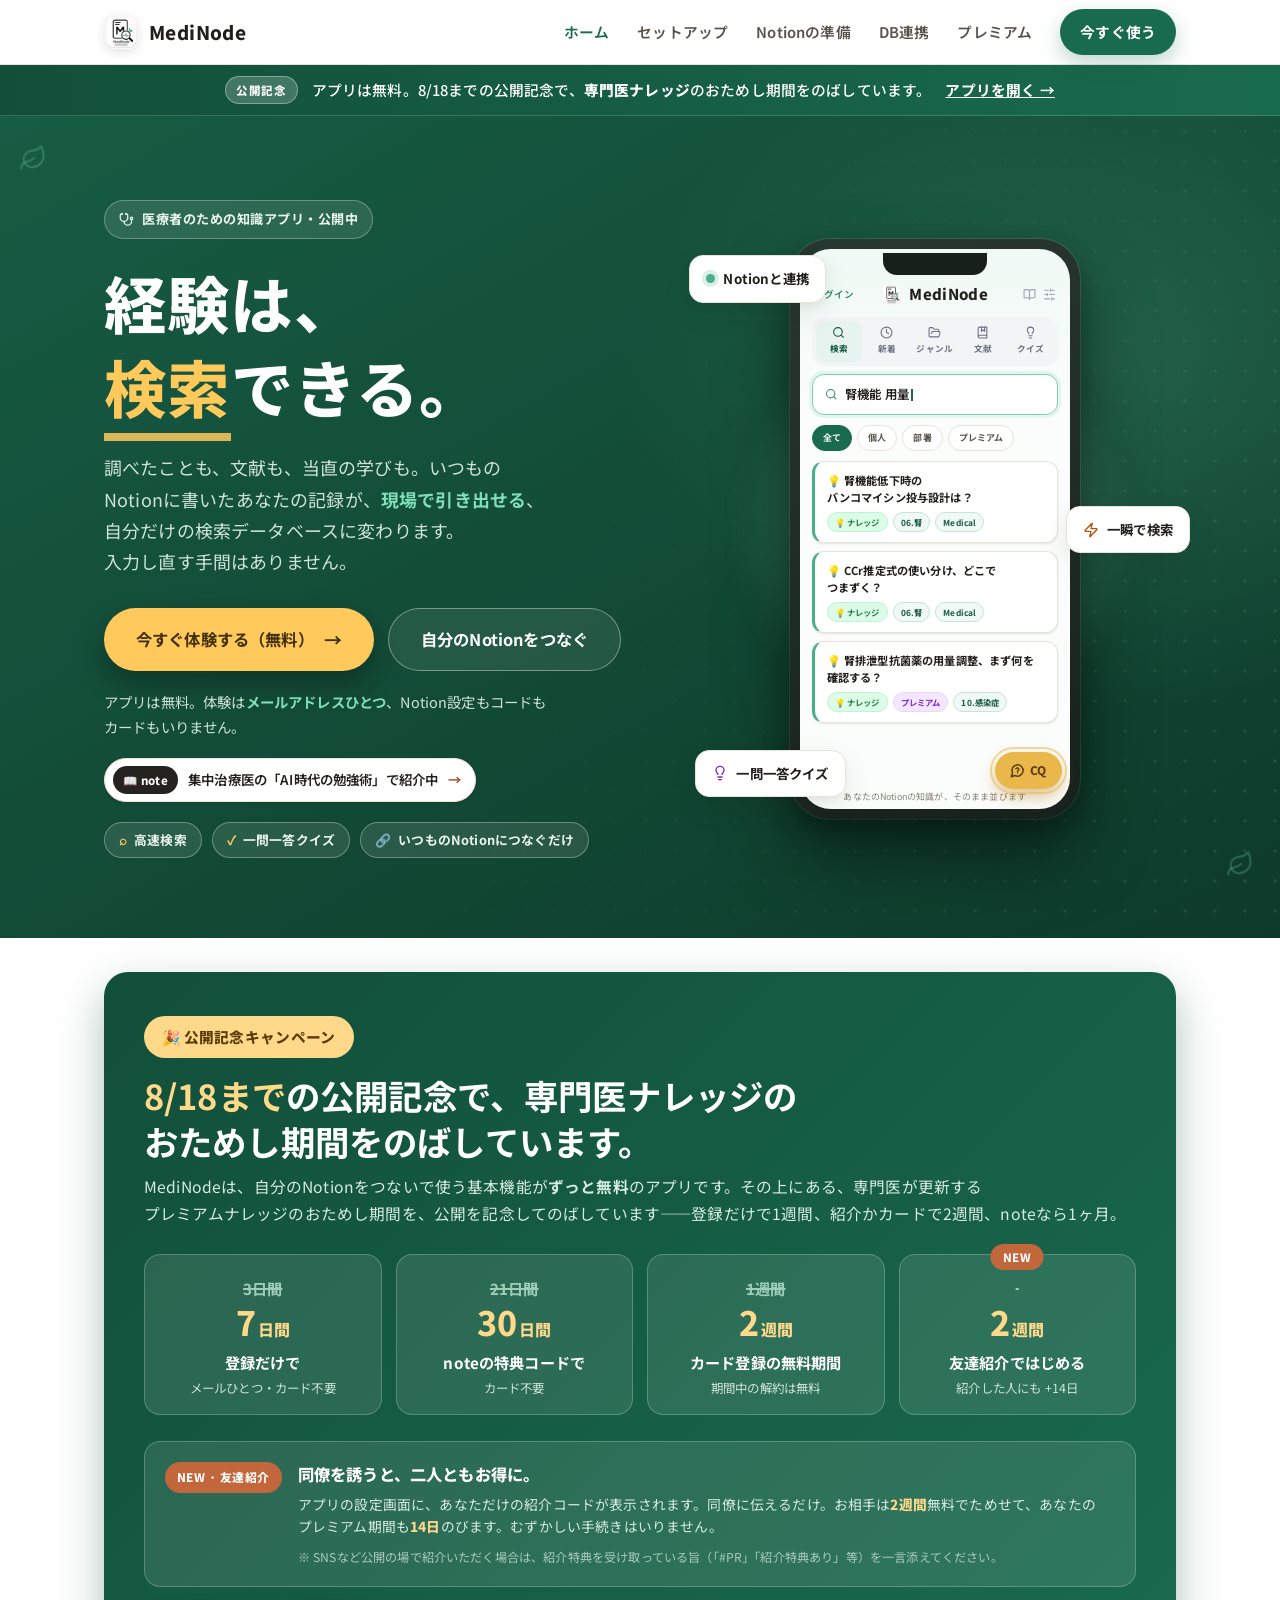
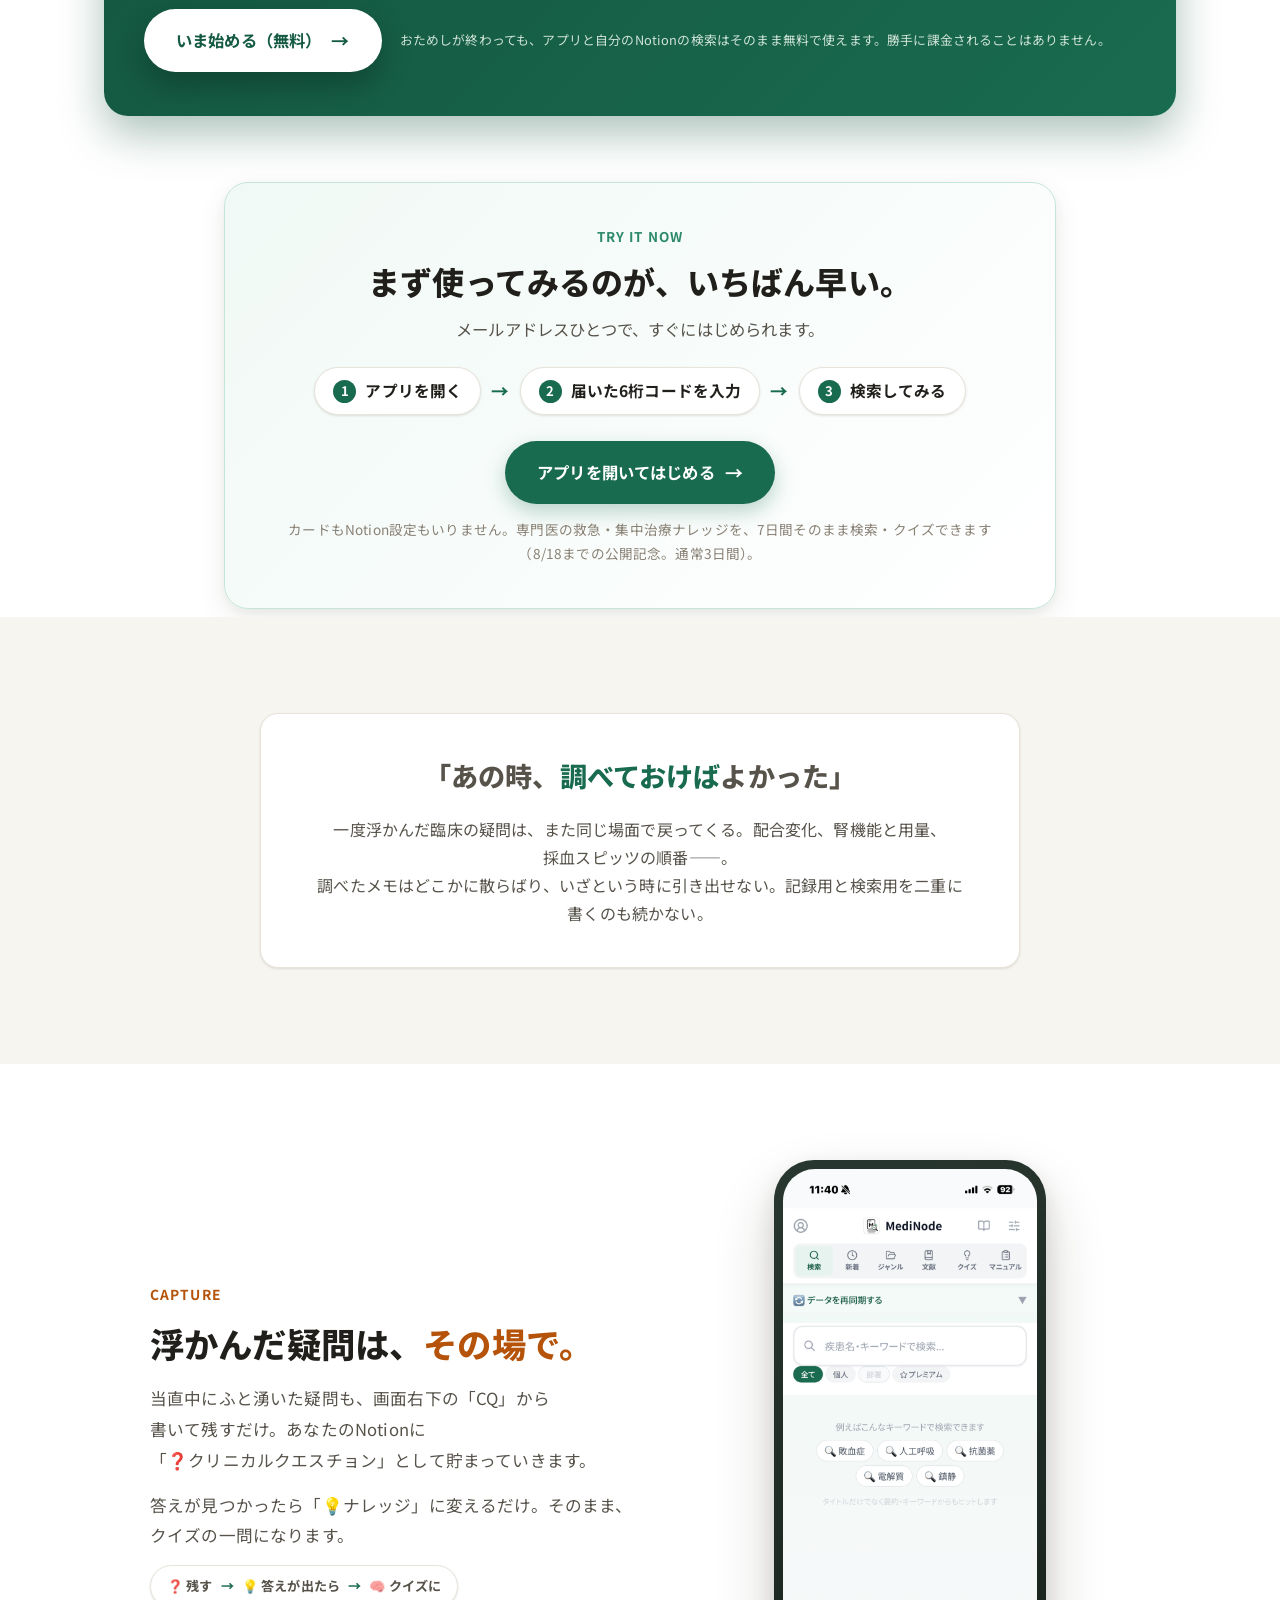
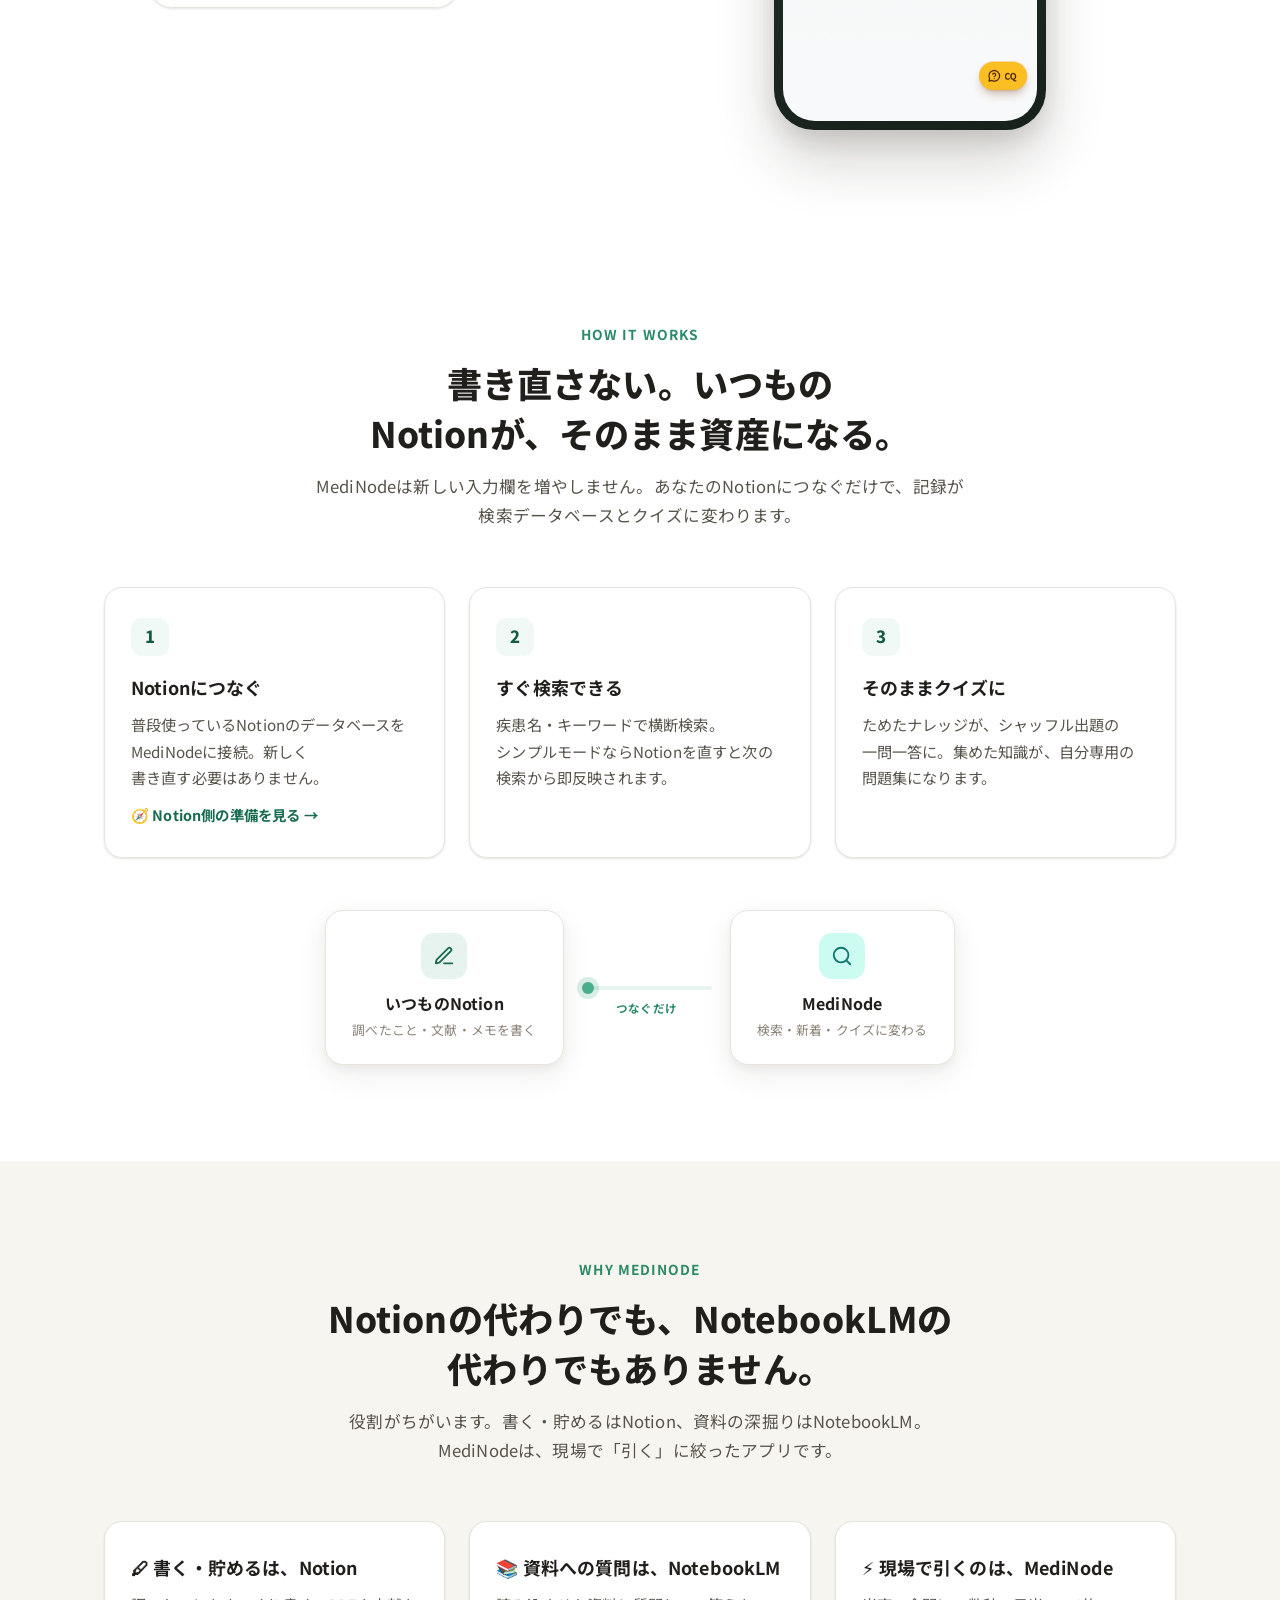
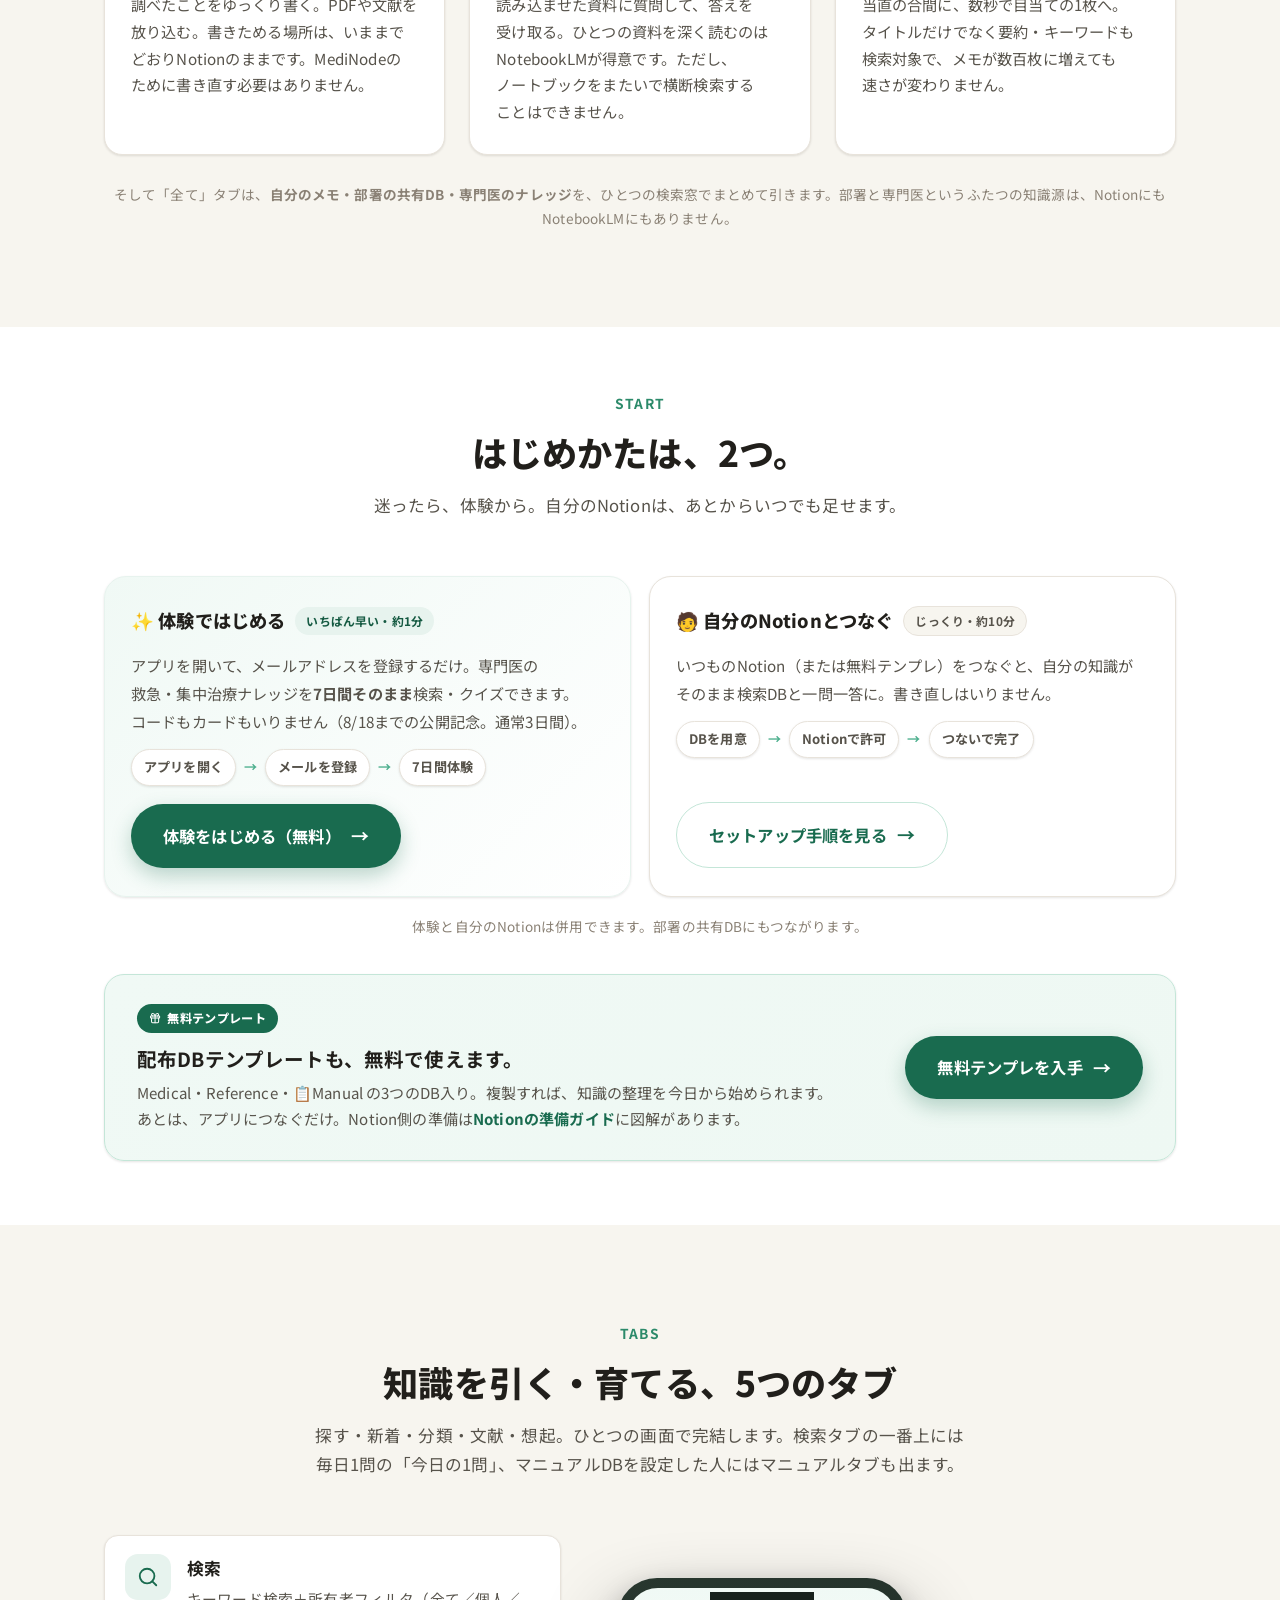
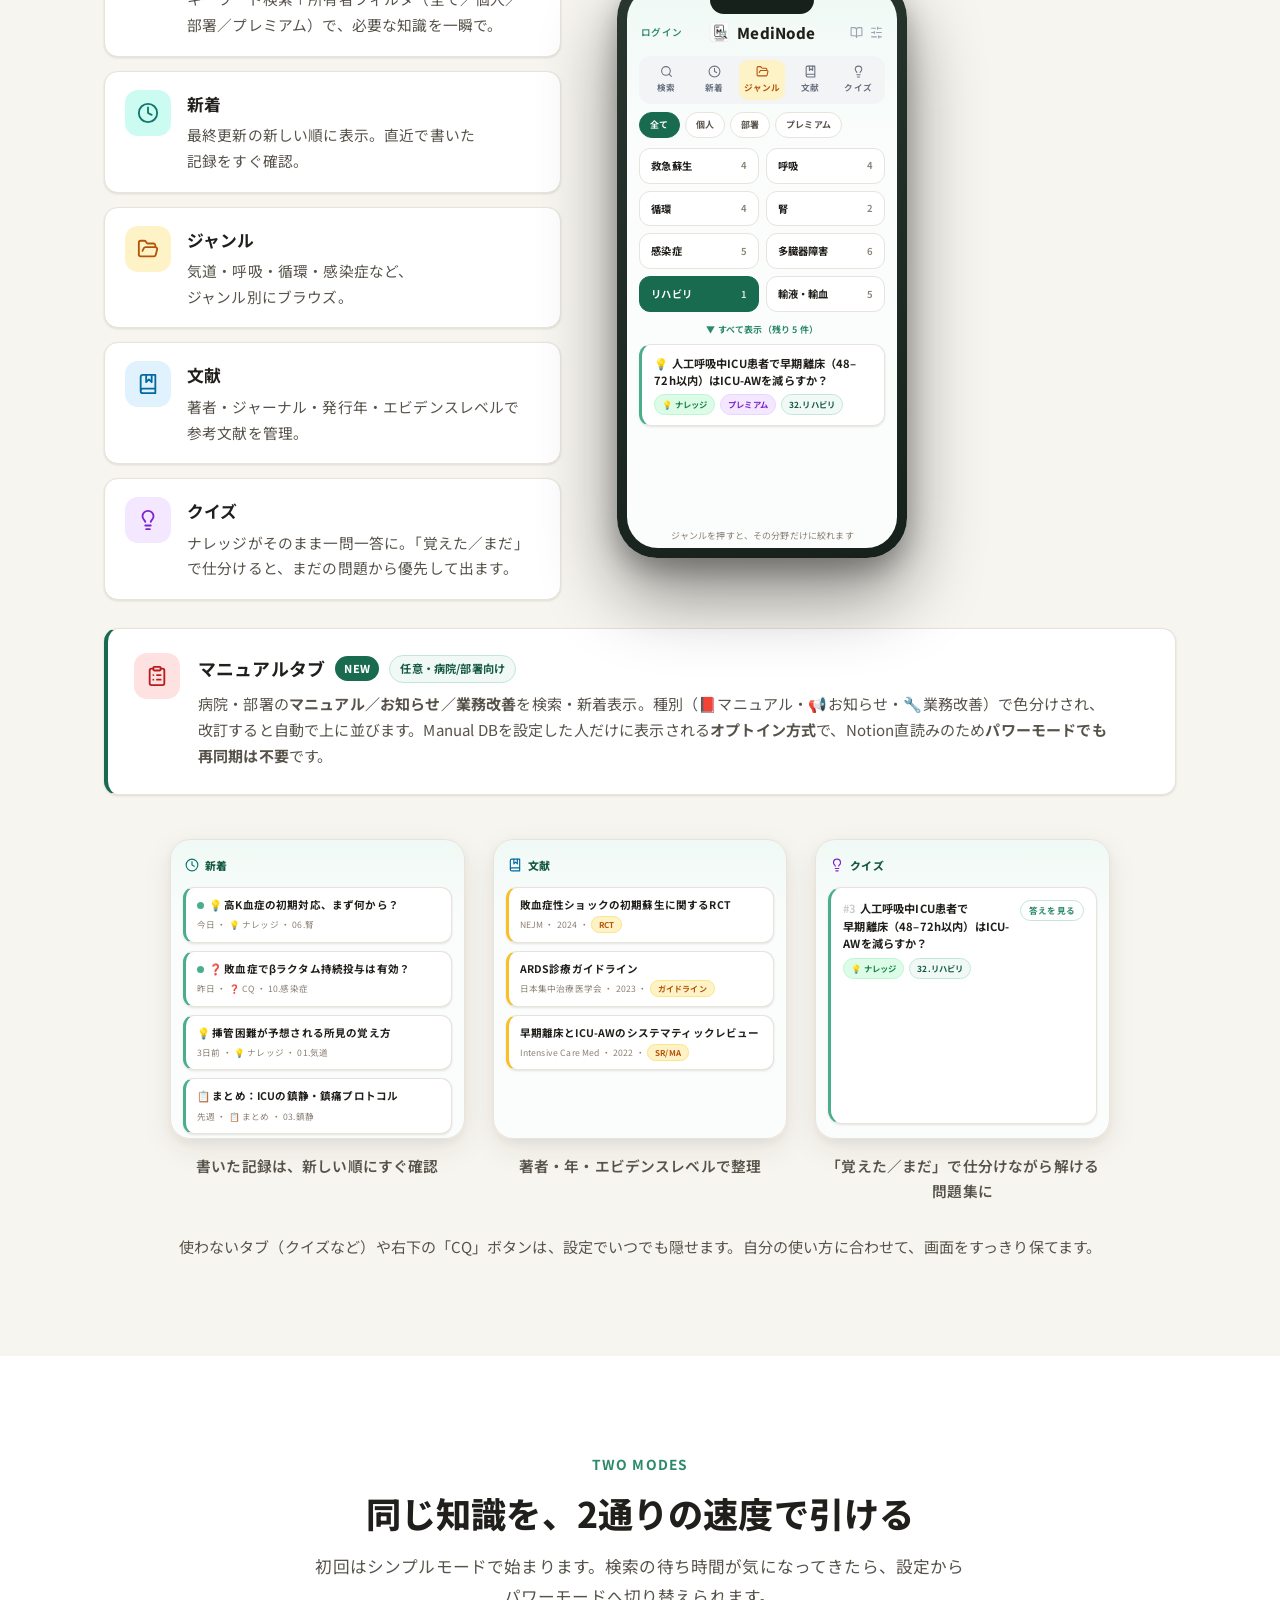
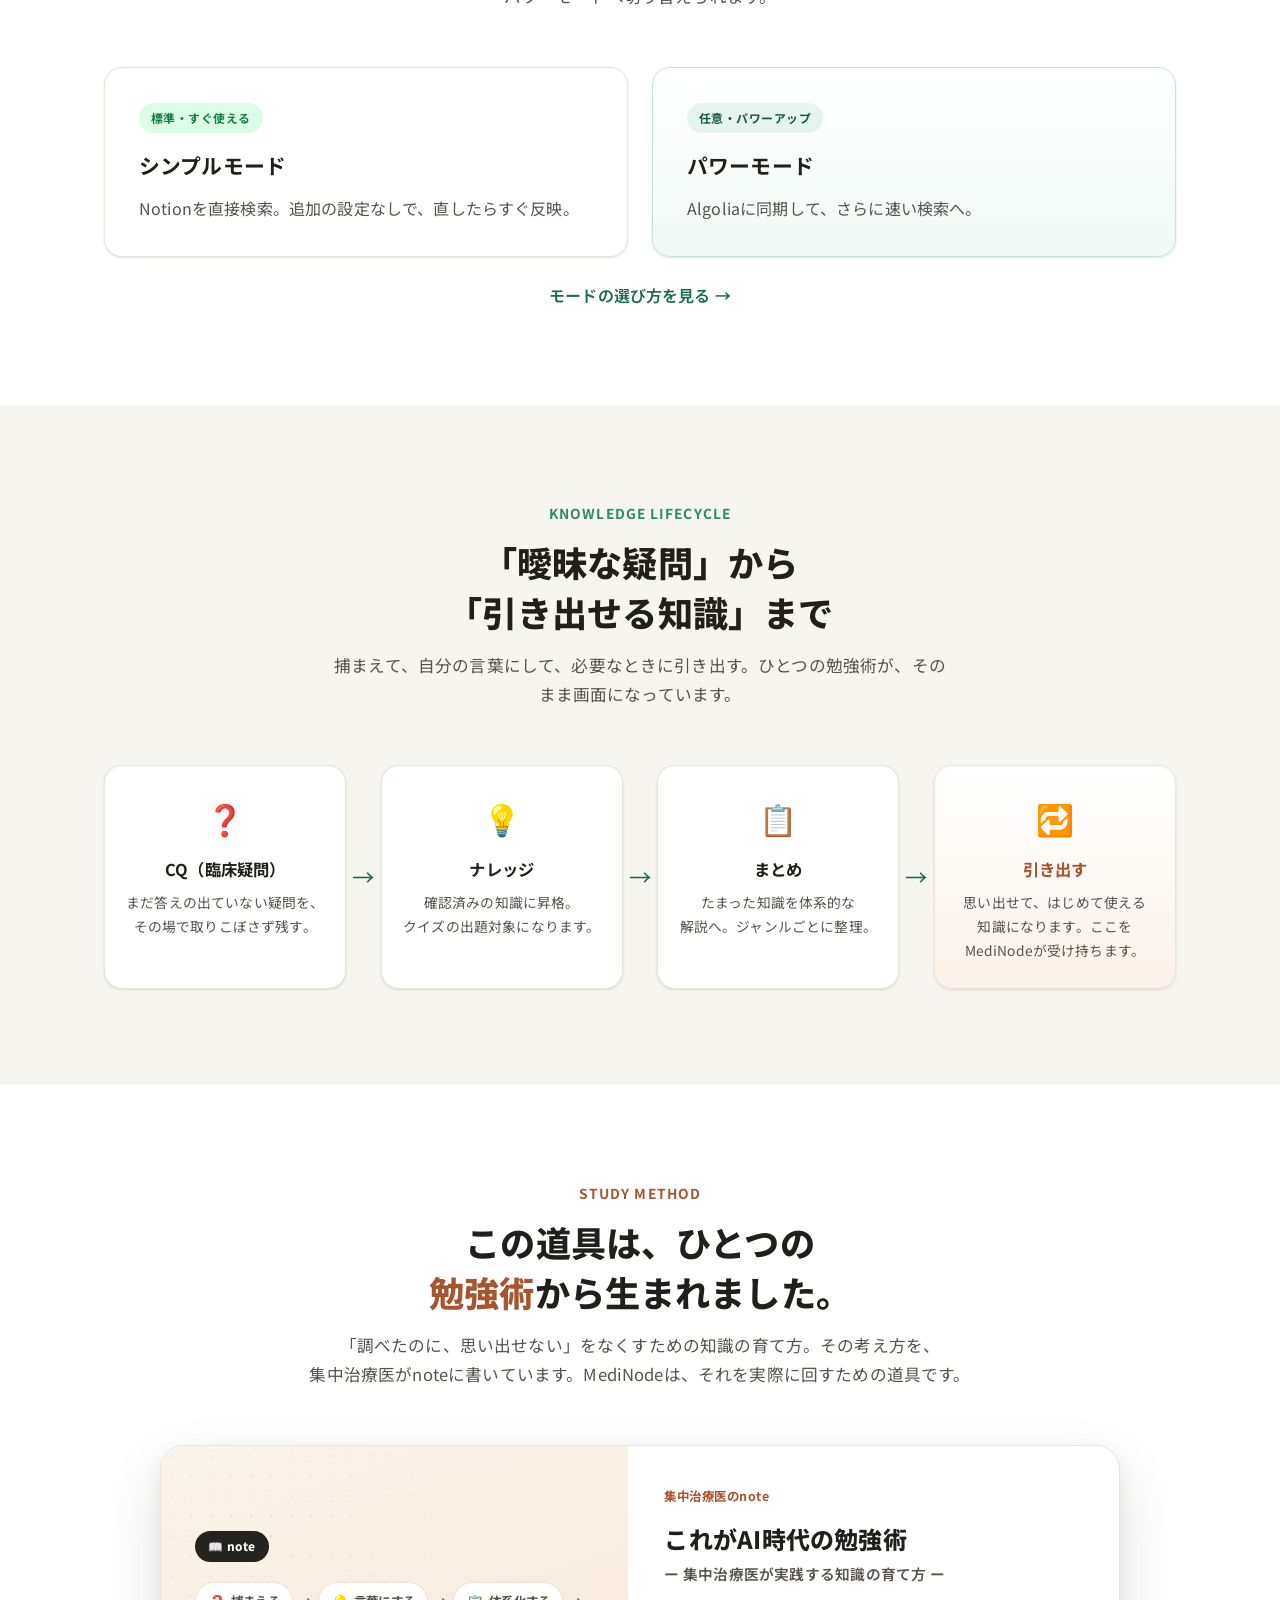
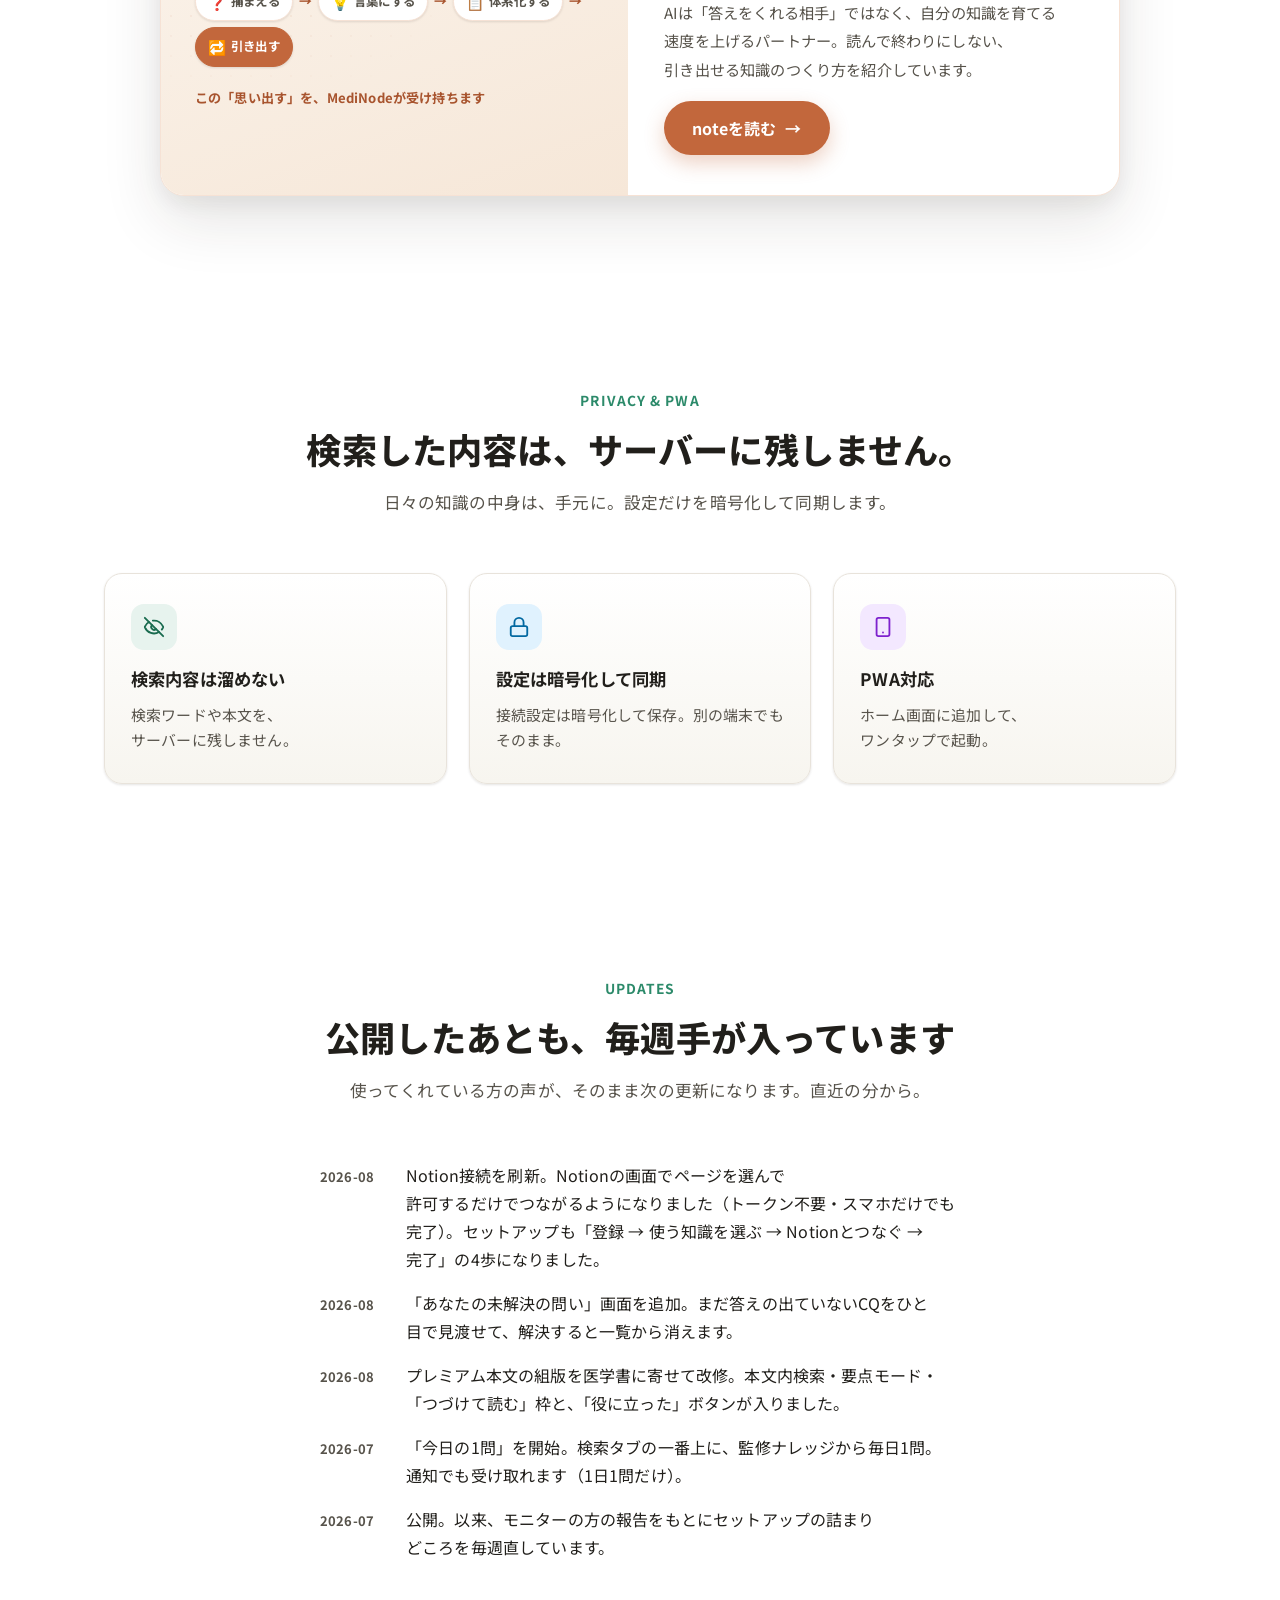
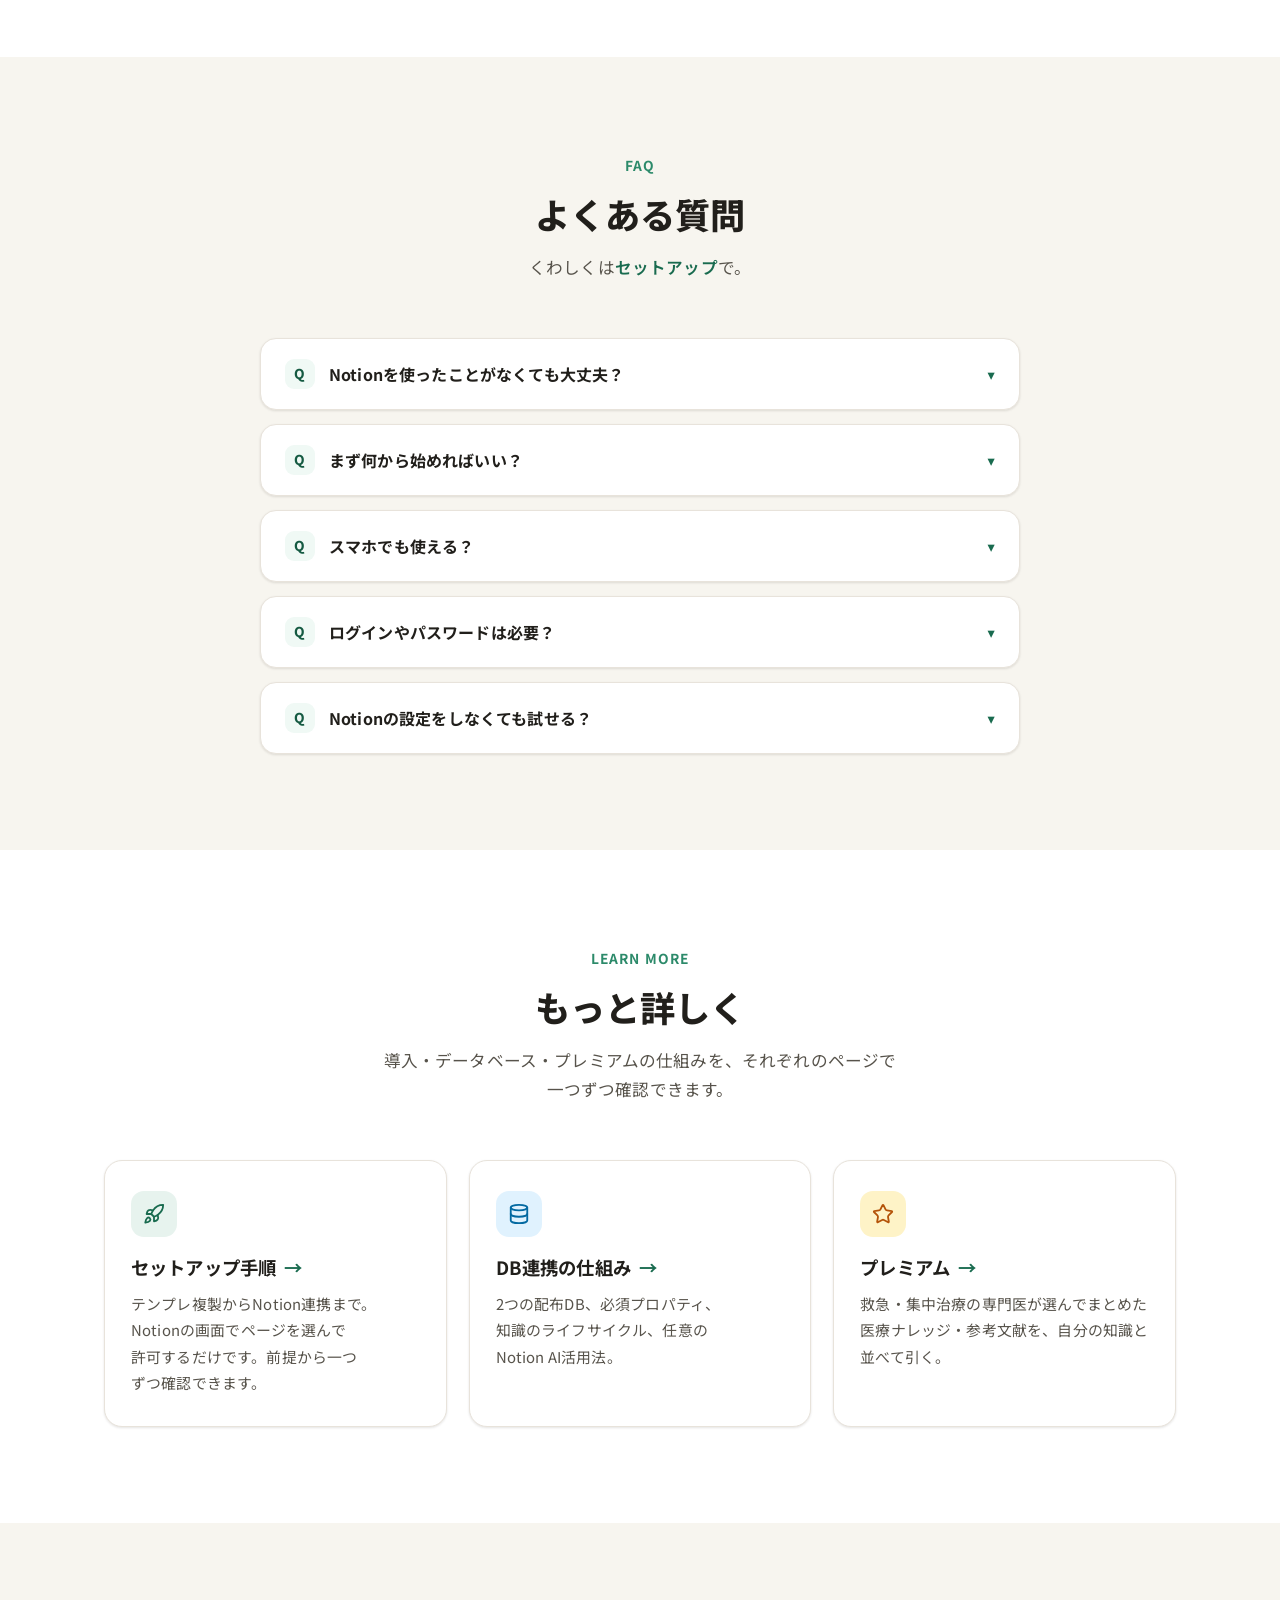
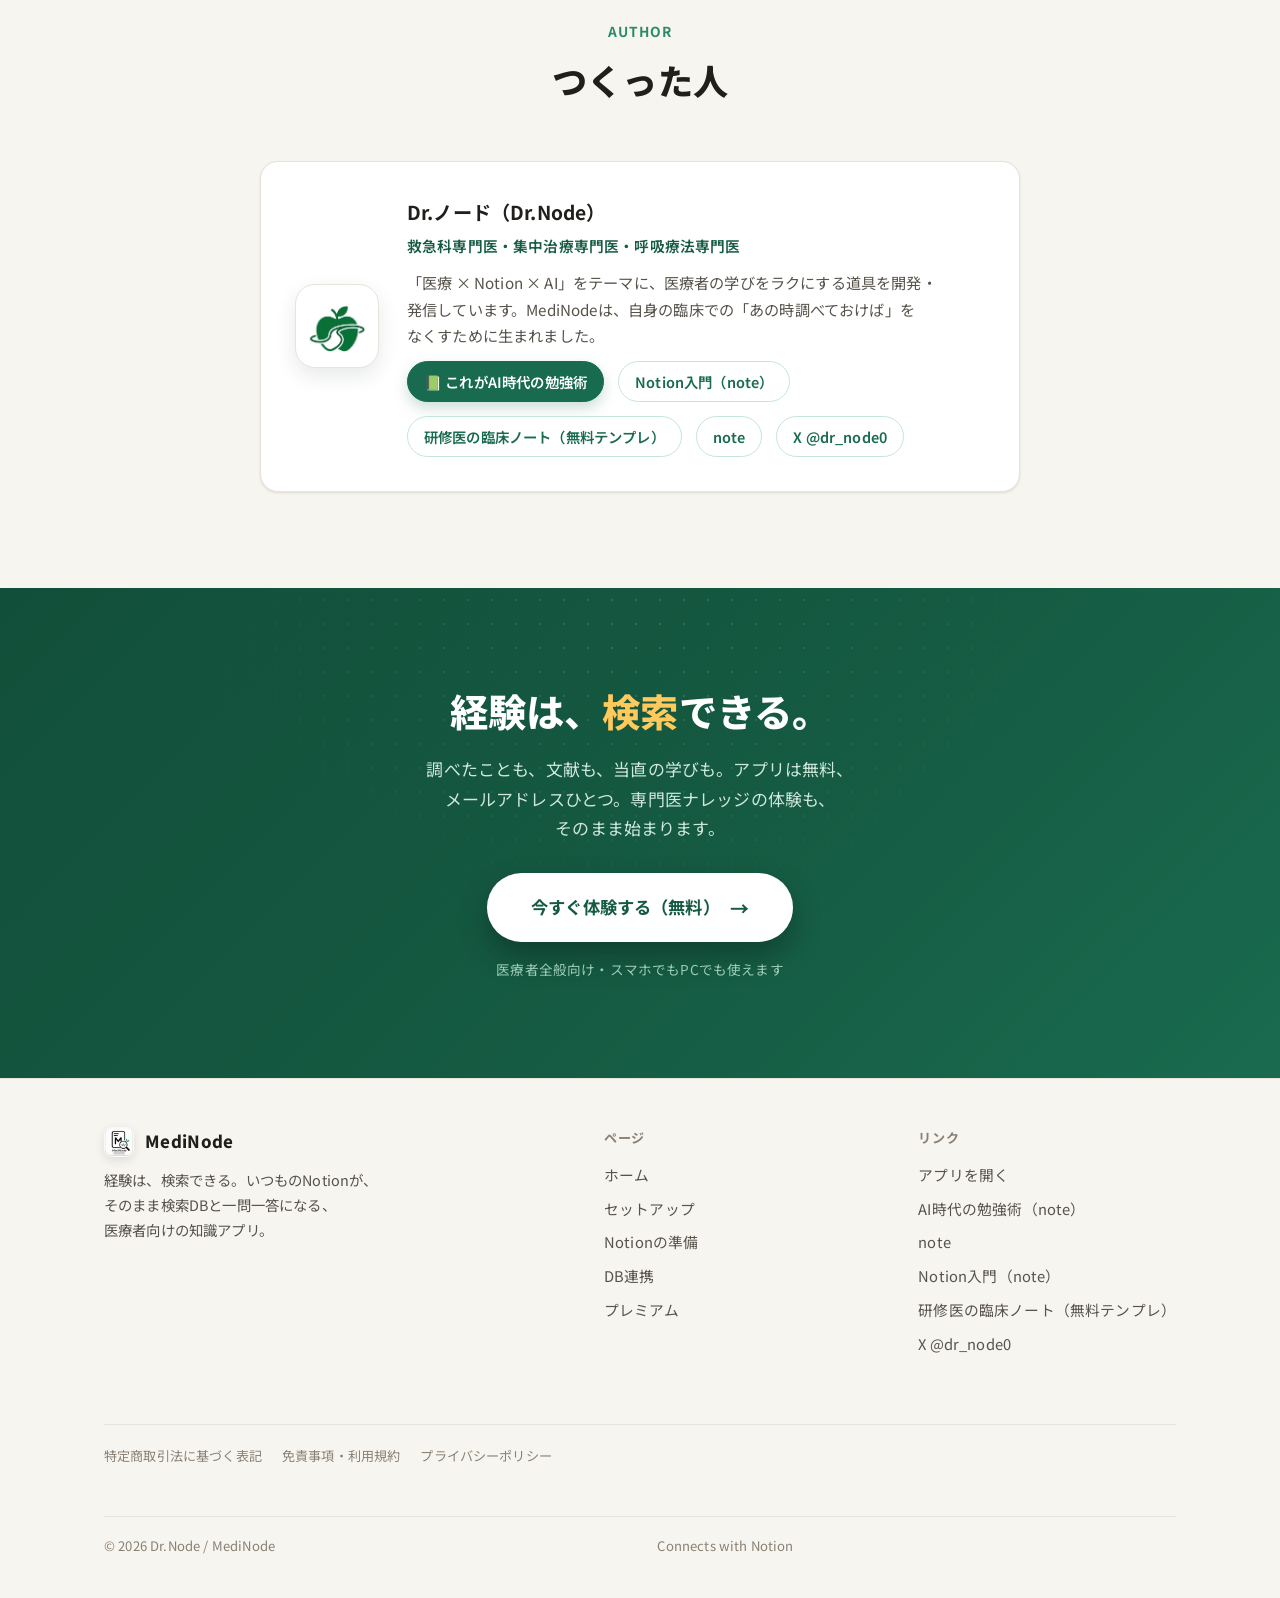
==== commit 49068ba6: "日本語監修（全ページ）: 比喩の排除（第二の脳・本棚・合鍵・最後のピース・ひと山）・断片語の修正（メールで6桁コード）・繋/つなぐ全統一・間隔反復の事実誤り修正・プレミアムの見せ方を現状（アプリ内読書" ====
--- a/index.html
+++ b/index.html
@@ -4,21 +4,21 @@
 <meta charset="UTF-8">
 <meta name="viewport" content="width=device-width, initial-scale=1.0">
 <title>MediNode｜経験は、検索できる。</title>
-<meta name="description" content="調べたことも、文献も、当直の学びも。Notionに書いたあなたの記録が、現場で引き出せる「第二の脳」に。医療者のための知識検索アプリMediNode。検索と一問一答クイズ、無料ではじめられます。">
+<meta name="description" content="調べたことも、文献も、当直の学びも。Notionに書いたあなたの記録が、現場で引き出せる検索データベースに。医療者のための知識検索アプリMediNode。検索と一問一答クイズ、無料ではじめられます。">
 <meta name="theme-color" content="#196b4f">
 <link rel="icon" href="assets/icon-192.png">
 <link rel="apple-touch-icon" href="assets/icon-192.png">
 <meta property="og:type" content="website">
 <meta property="og:site_name" content="MediNode">
 <meta property="og:title" content="MediNode｜経験は、検索できる。">
-<meta property="og:description" content="調べたことも、文献も、当直の学びも。あなたの記録が、現場で引き出せる「第二の脳」に。医療者のための知識検索アプリ。">
+<meta property="og:description" content="調べたことも、文献も、当直の学びも。あなたの記録が、現場で引き出せる検索データベースに。医療者のための知識検索アプリ。">
 <meta property="og:image" content="https://medinode-lp.vercel.app/assets/ogp.png?v=3">
 <meta property="og:image:width" content="1200">
 <meta property="og:image:height" content="630">
 <meta property="og:url" content="https://medinode-lp.vercel.app/">
 <meta name="twitter:card" content="summary_large_image">
 <meta name="twitter:title" content="MediNode｜経験は、検索できる。">
-<meta name="twitter:description" content="調べたことも、文献も、当直の学びも。あなたの記録が、現場で引き出せる「第二の脳」に。医療者のための知識検索アプリ。">
+<meta name="twitter:description" content="調べたことも、文献も、当直の学びも。あなたの記録が、現場で引き出せる検索データベースに。医療者のための知識検索アプリ。">
 <meta name="twitter:image" content="https://medinode-lp.vercel.app/assets/ogp.png?v=3">
 <link rel="preconnect" href="https://fonts.googleapis.com">
 <link rel="preconnect" href="https://fonts.gstatic.com" crossorigin>
@@ -505,7 +505,7 @@
     <div>
       <span class="eyebrow"><svg class="icn"><use href="#i-steth"/></svg><span>医療者のための知識アプリ・公開中</span></span>
       <h1>経験は、<br><span class="hl">検索</span>できる。</h1>
-      <p class="lead">調べたことも、文献も、当直の学びも。いつものNotionに書いたあなたの記録が、<b>現場で引き出せる</b><span class="nobr">「第二の脳」</span>に変わります。入力し直す手間はありません。</p>
+      <p class="lead">調べたことも、文献も、当直の学びも。いつものNotionに書いたあなたの記録が、<b>現場で引き出せる</b>、自分だけの検索データベースに変わります。入力し直す手間はありません。</p>
       <div class="hero-actions">
         <a class="btn btn-primary btn-arrow" href="https://medical-search-public.vercel.app/" target="_blank" rel="noopener">今すぐ体験する（無料）</a>
         <a class="btn btn-ghost" href="setup.html">自分のNotionをつなぐ</a>
@@ -585,11 +585,11 @@
   <div class="wrap-narrow">
     <div class="quickstart reveal">
       <div class="qs-kicker">Try it now</div>
-      <h2>さわってみるのが、いちばん早い。</h2>
-      <p class="qs-lead">メールアドレスひとつで、<b>30秒</b>ではじめられます。</p>
+      <h2>まず使ってみるのが、いちばん早い。</h2>
+      <p class="qs-lead">メールアドレスひとつで、すぐにはじめられます。</p>
       <div class="st-flow">
         <span class="st-node"><b>1</b>アプリを開く</span><span class="st-sep">→</span>
-        <span class="st-node"><b>2</b>メールで6桁コード</span><span class="st-sep">→</span>
+        <span class="st-node"><b>2</b>届いた6桁コードを入力</span><span class="st-sep">→</span>
         <span class="st-node"><b>3</b>検索してみる</span>
       </div>
       <a class="btn btn-primary btn-arrow" href="https://medical-search-public.vercel.app/" target="_blank" rel="noopener">アプリを開いてはじめる</a>
@@ -718,7 +718,7 @@
       <div class="tabs-list">
         <div class="tab-item reveal"><div class="tile t-green"><svg class="icn"><use href="#i-search"/></svg></div><div><h4>検索</h4><p>キーワード検索＋所有者フィルタ（全て／個人／部署／プレミアム）で、必要な知識を一瞬で。</p></div></div>
         <div class="tab-item reveal"><div class="tile t-teal"><svg class="icn"><use href="#i-clock"/></svg></div><div><h4>新着</h4><p>最終更新の新しい順に表示。直近で書いた記録をすぐ確認。</p></div></div>
-        <div class="tab-item reveal"><div class="tile t-amber"><svg class="icn"><use href="#i-folder"/></svg></div><div><h4>ジャンル</h4><p>循環・呼吸器・神経・感染症など、ジャンル別にブラウズ。</p></div></div>
+        <div class="tab-item reveal"><div class="tile t-amber"><svg class="icn"><use href="#i-folder"/></svg></div><div><h4>ジャンル</h4><p>気道・呼吸・循環・感染症など、ジャンル別にブラウズ。</p></div></div>
         <div class="tab-item reveal"><div class="tile t-blue"><svg class="icn"><use href="#i-bookmark"/></svg></div><div><h4>文献</h4><p>著者・ジャーナル・発行年・エビデンスレベルで参考文献を管理。</p></div></div>
         <div class="tab-item reveal"><div class="tile t-purple"><svg class="icn"><use href="#i-bulb"/></svg></div><div><h4>クイズ</h4><p>ナレッジがそのまま一問一答に。「覚えた／まだ」で仕分けると、まだの問題から優先して出ます。</p></div></div>
       </div>
@@ -848,7 +848,7 @@
       <div class="life-arrow reveal">→</div>
       <div class="life-node reveal"><div class="emo">📋</div><h4>まとめ</h4><p>たまった知識を体系的な解説へ。ジャンルごとに整理。</p></div>
       <div class="life-arrow reveal">→</div>
-      <div class="life-node accent reveal"><div class="emo">🔁</div><h4>引き出す</h4><p>思い出して、初めて使える知識に。MediNodeが担う最後のピース。</p></div>
+      <div class="life-node accent reveal"><div class="emo">🔁</div><h4>引き出す</h4><p>思い出せて、はじめて使える知識になります。ここをMediNodeが受け持ちます。</p></div>
     </div>
   </div>
 </section>
@@ -873,7 +873,7 @@
           <span class="nfa-sep">→</span>
           <span class="nfa-item on"><b>🔁</b>引き出す</span>
         </div>
-        <div class="nf-piece">MediNode が担うのは、この最後のピース</div>
+        <div class="nf-piece">この「思い出す」を、MediNodeが受け持ちます</div>
       </div>
       <div class="nf-body">
         <span class="nf-eyebrow">集中治療医のnote</span>
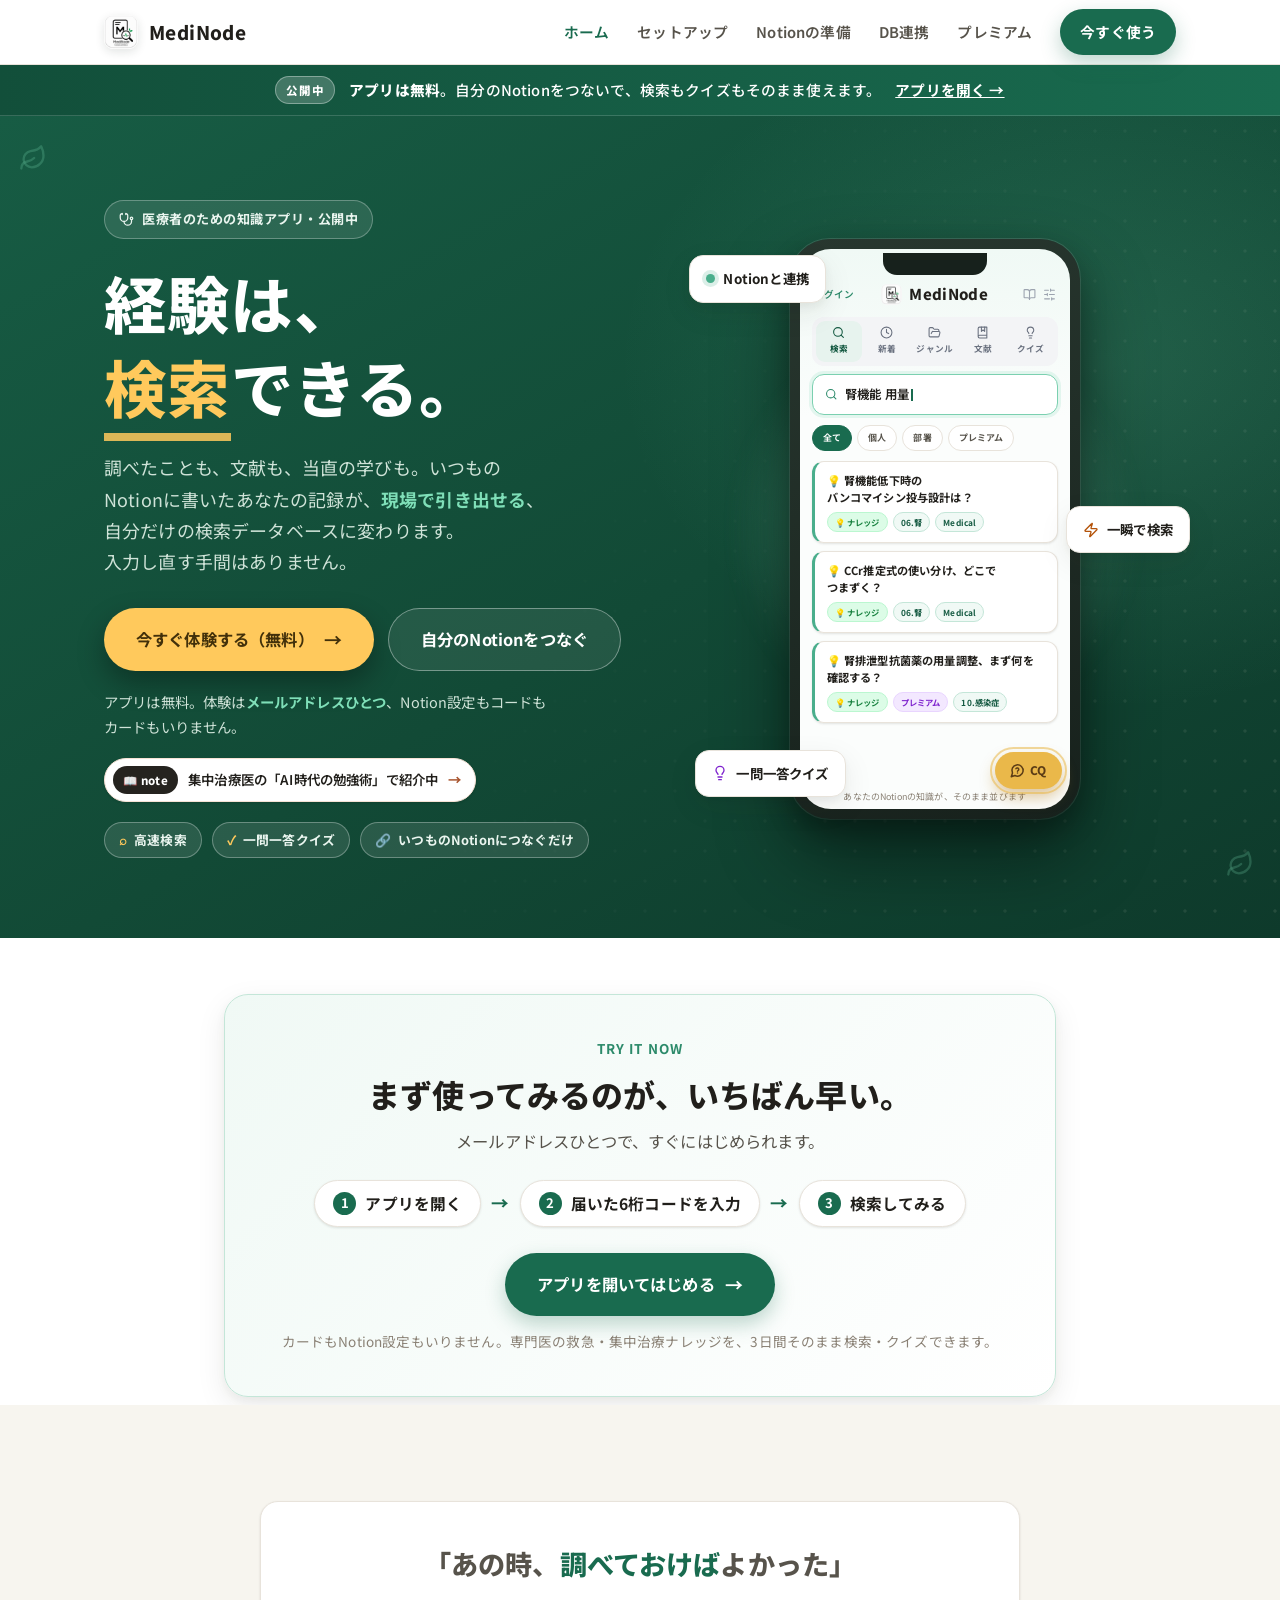
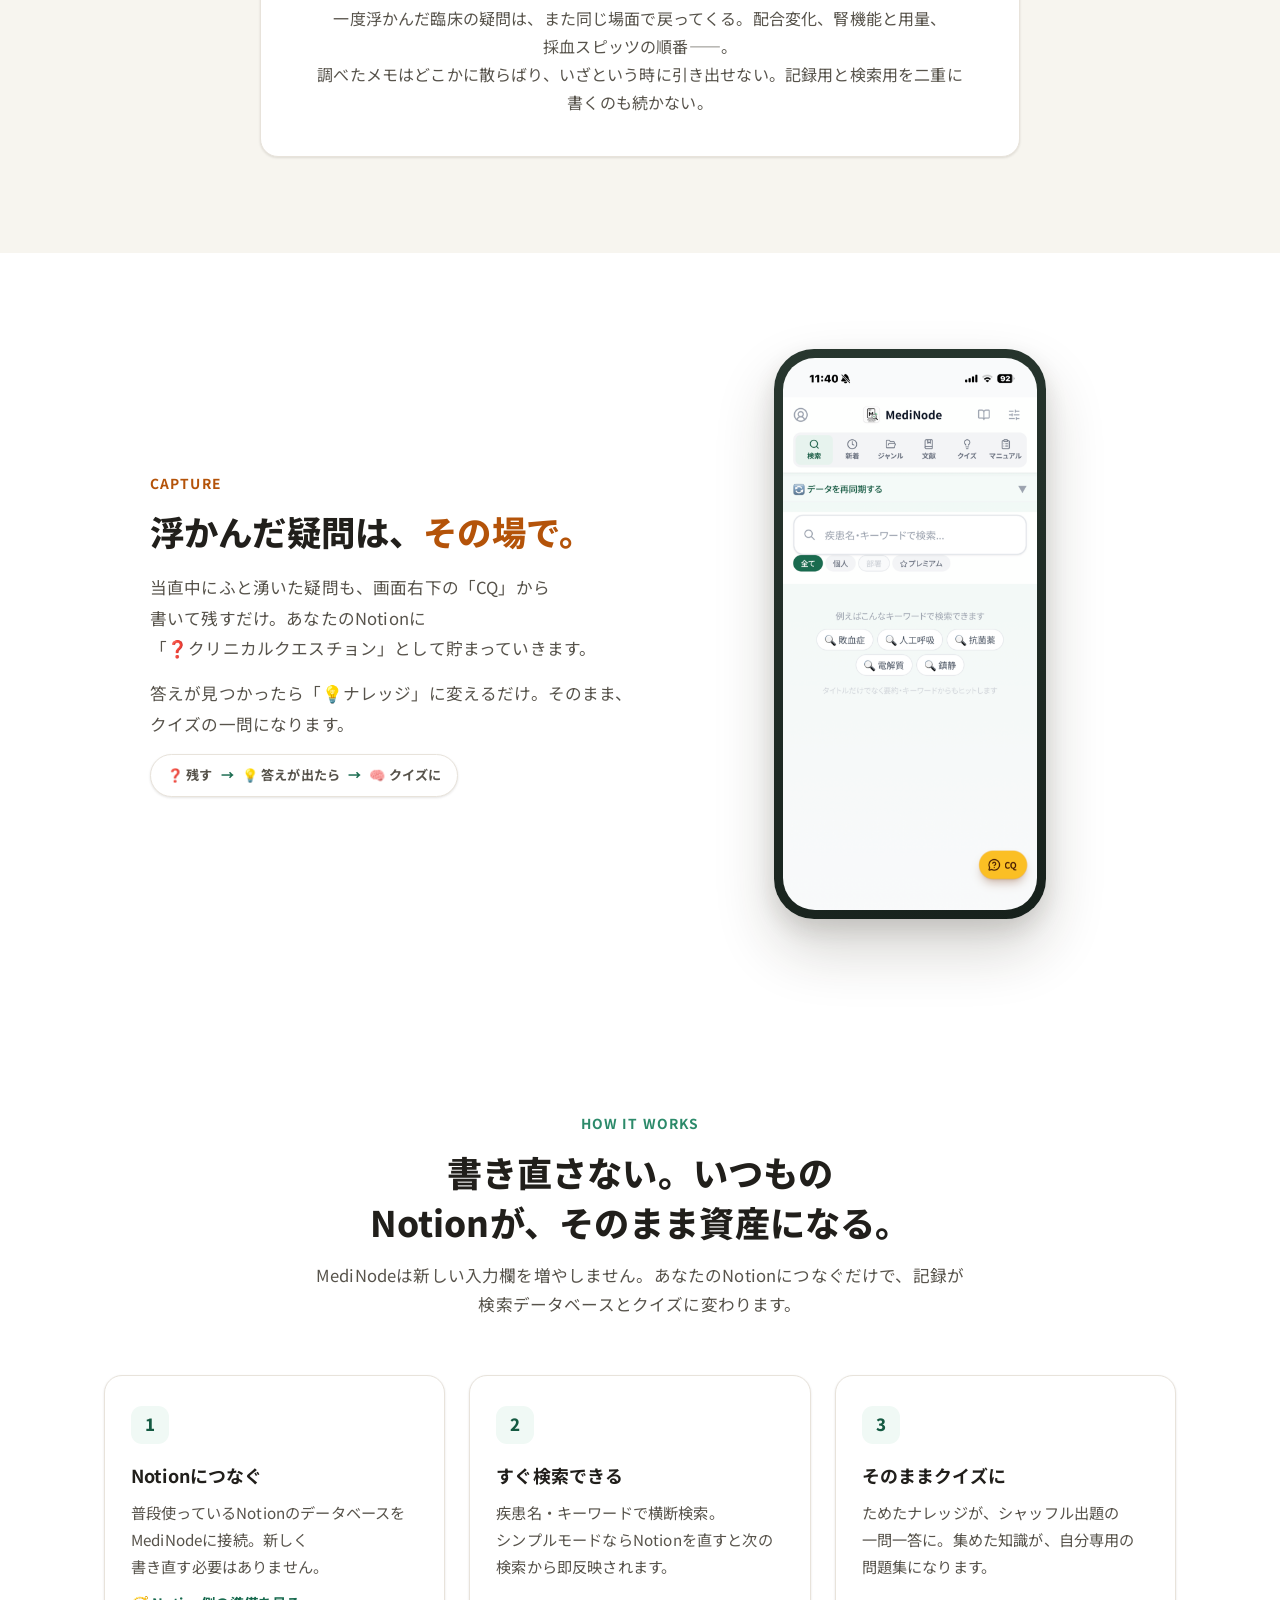
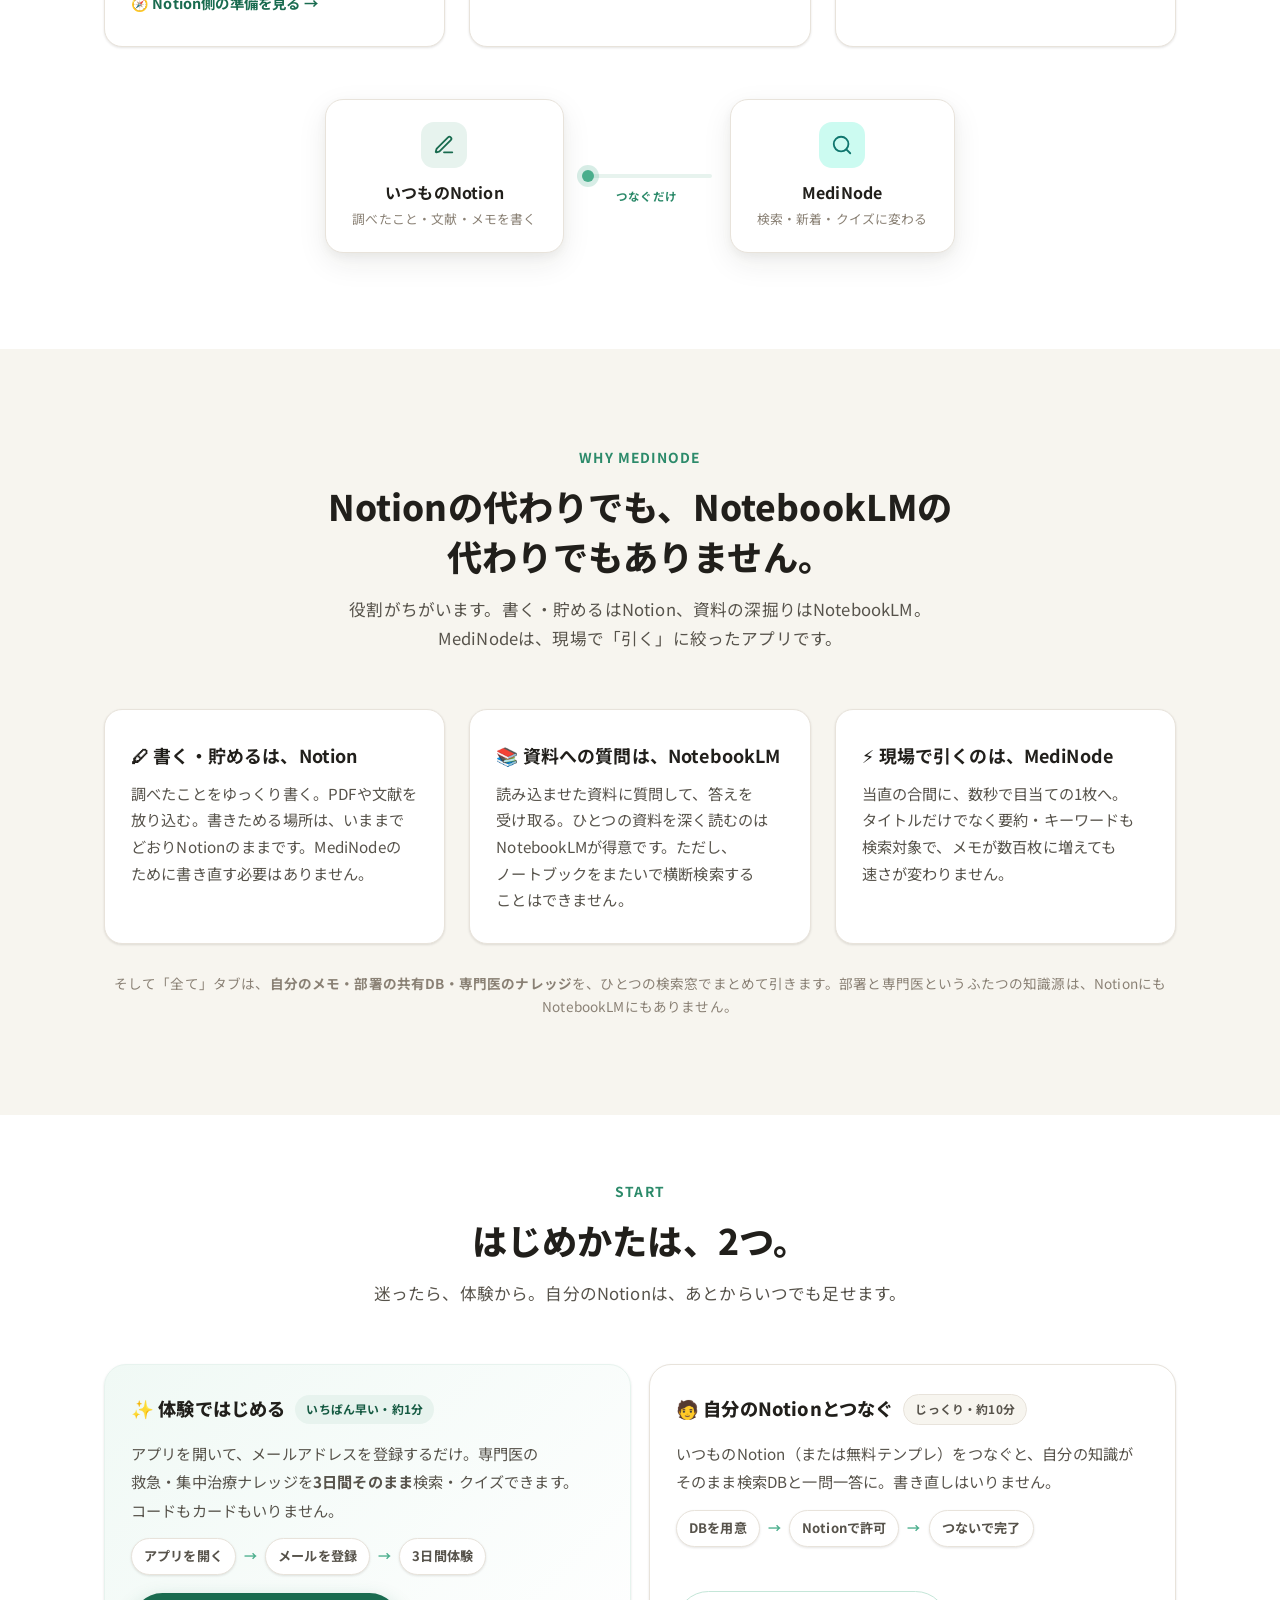
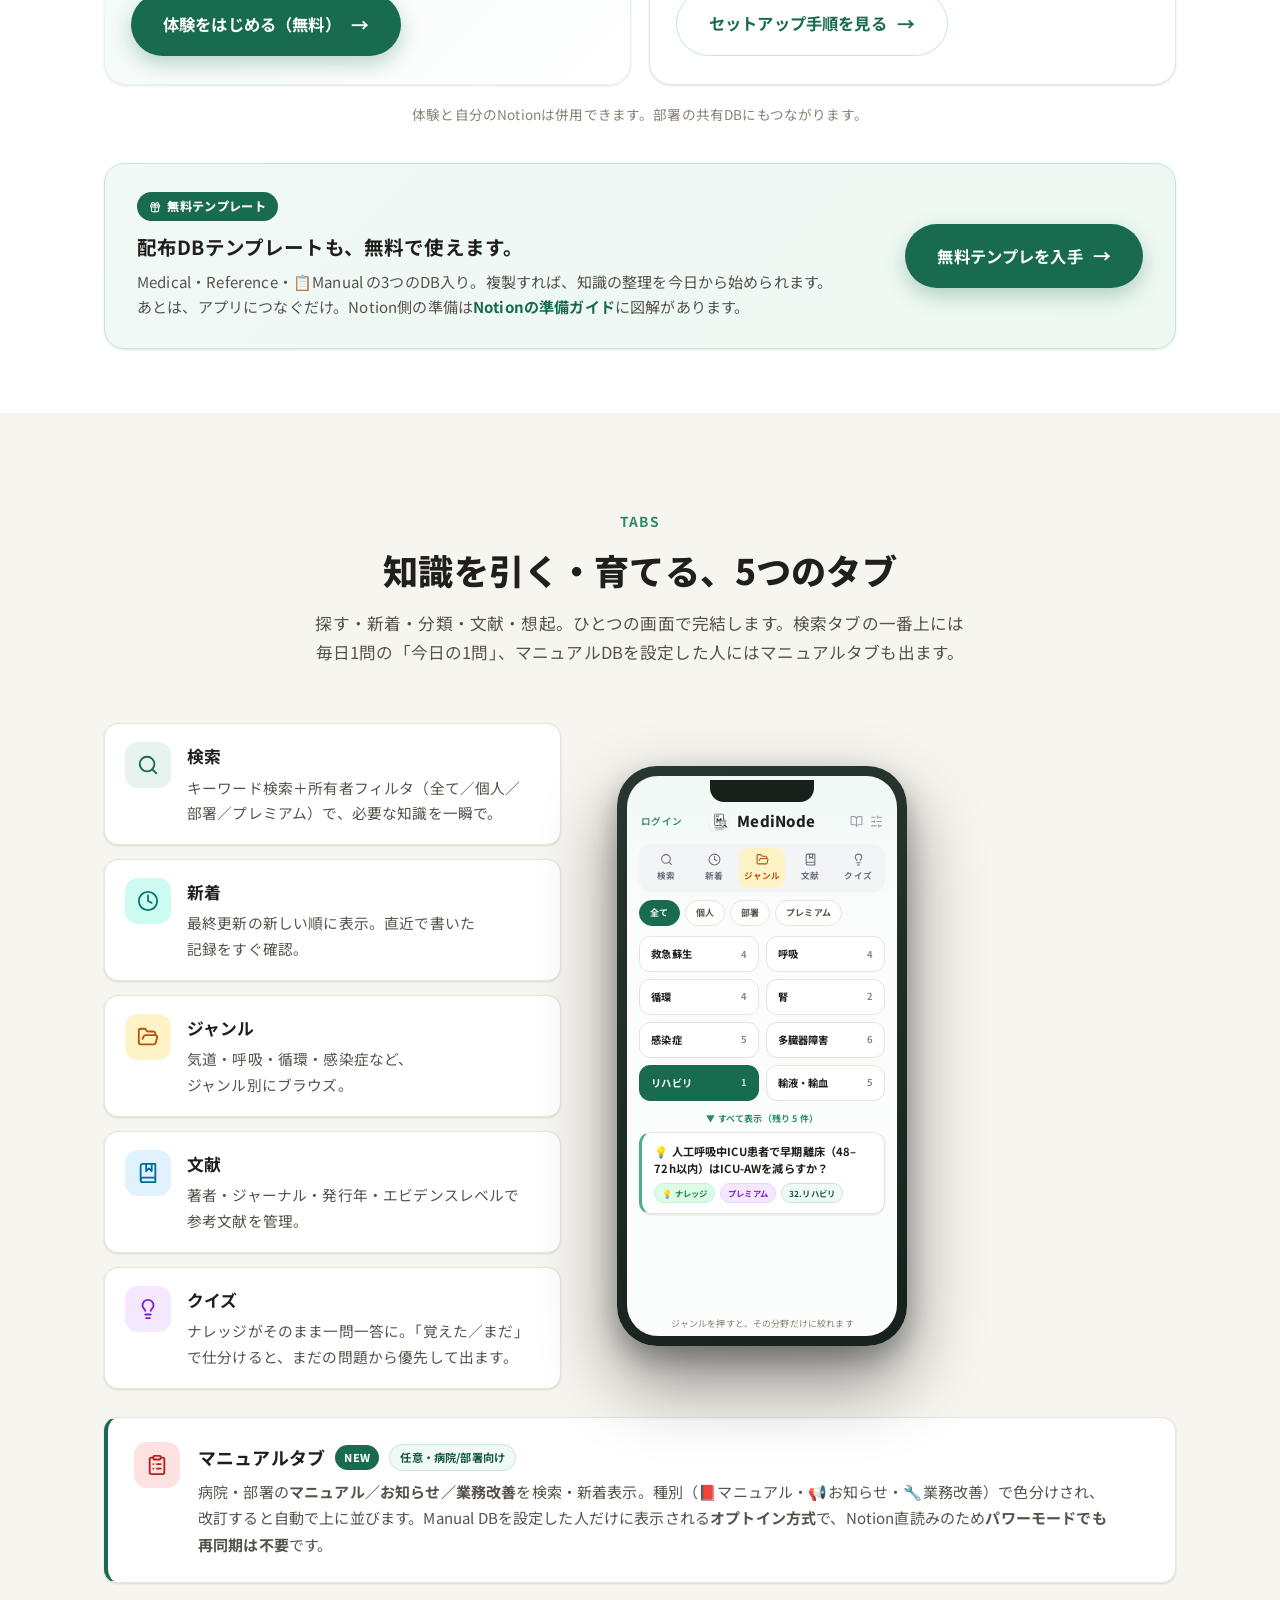
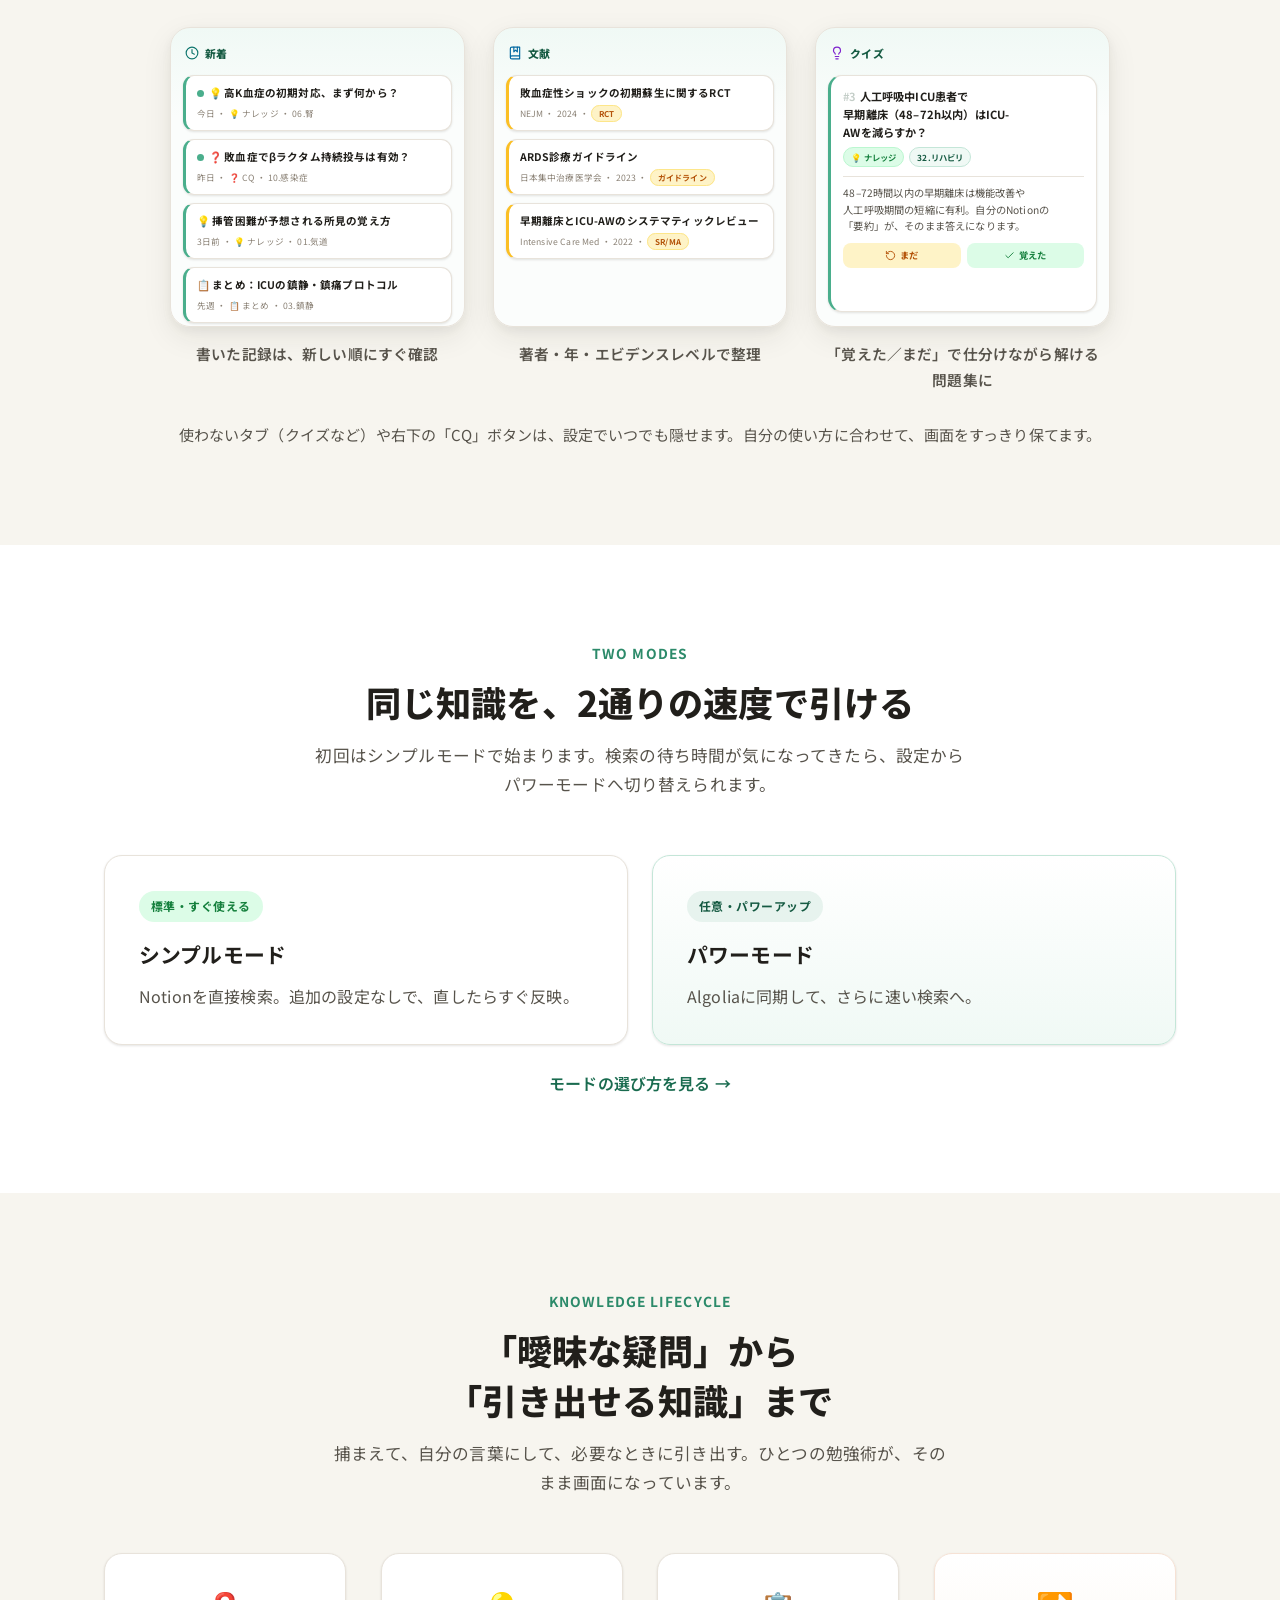
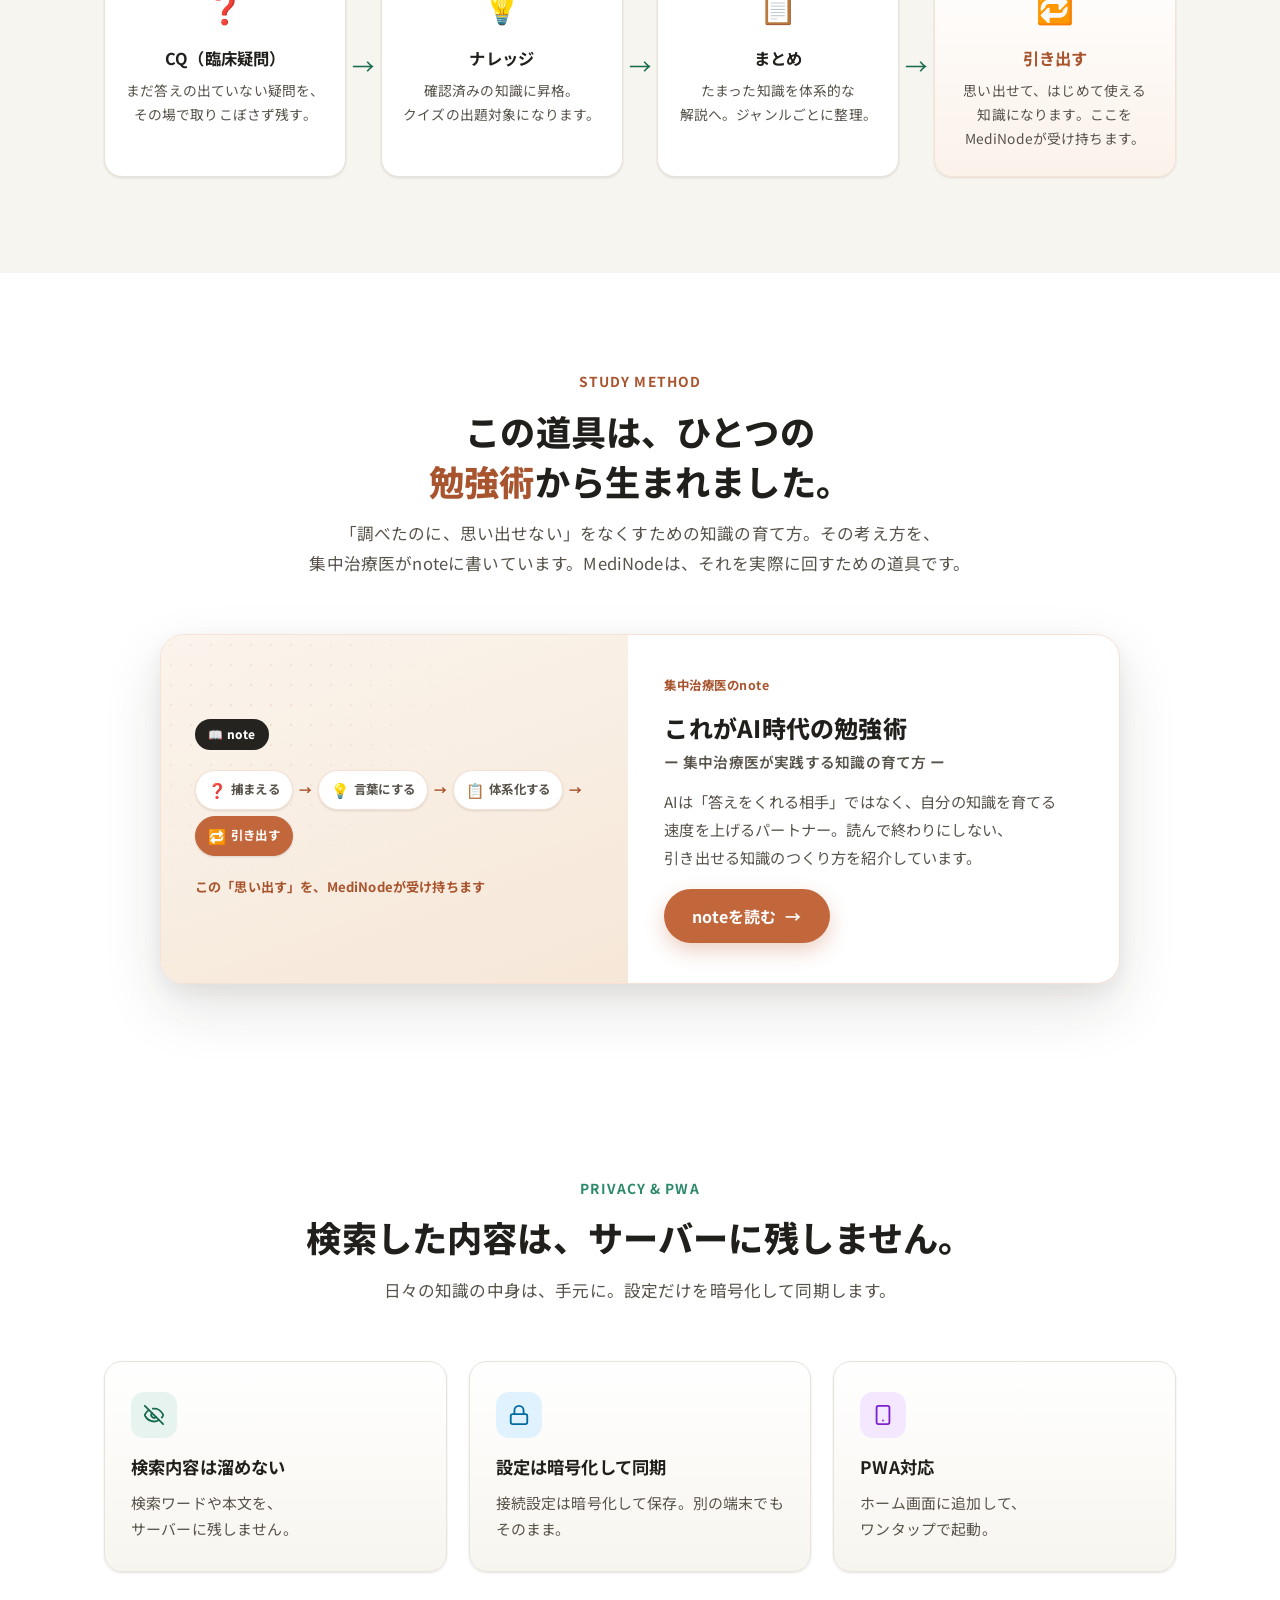
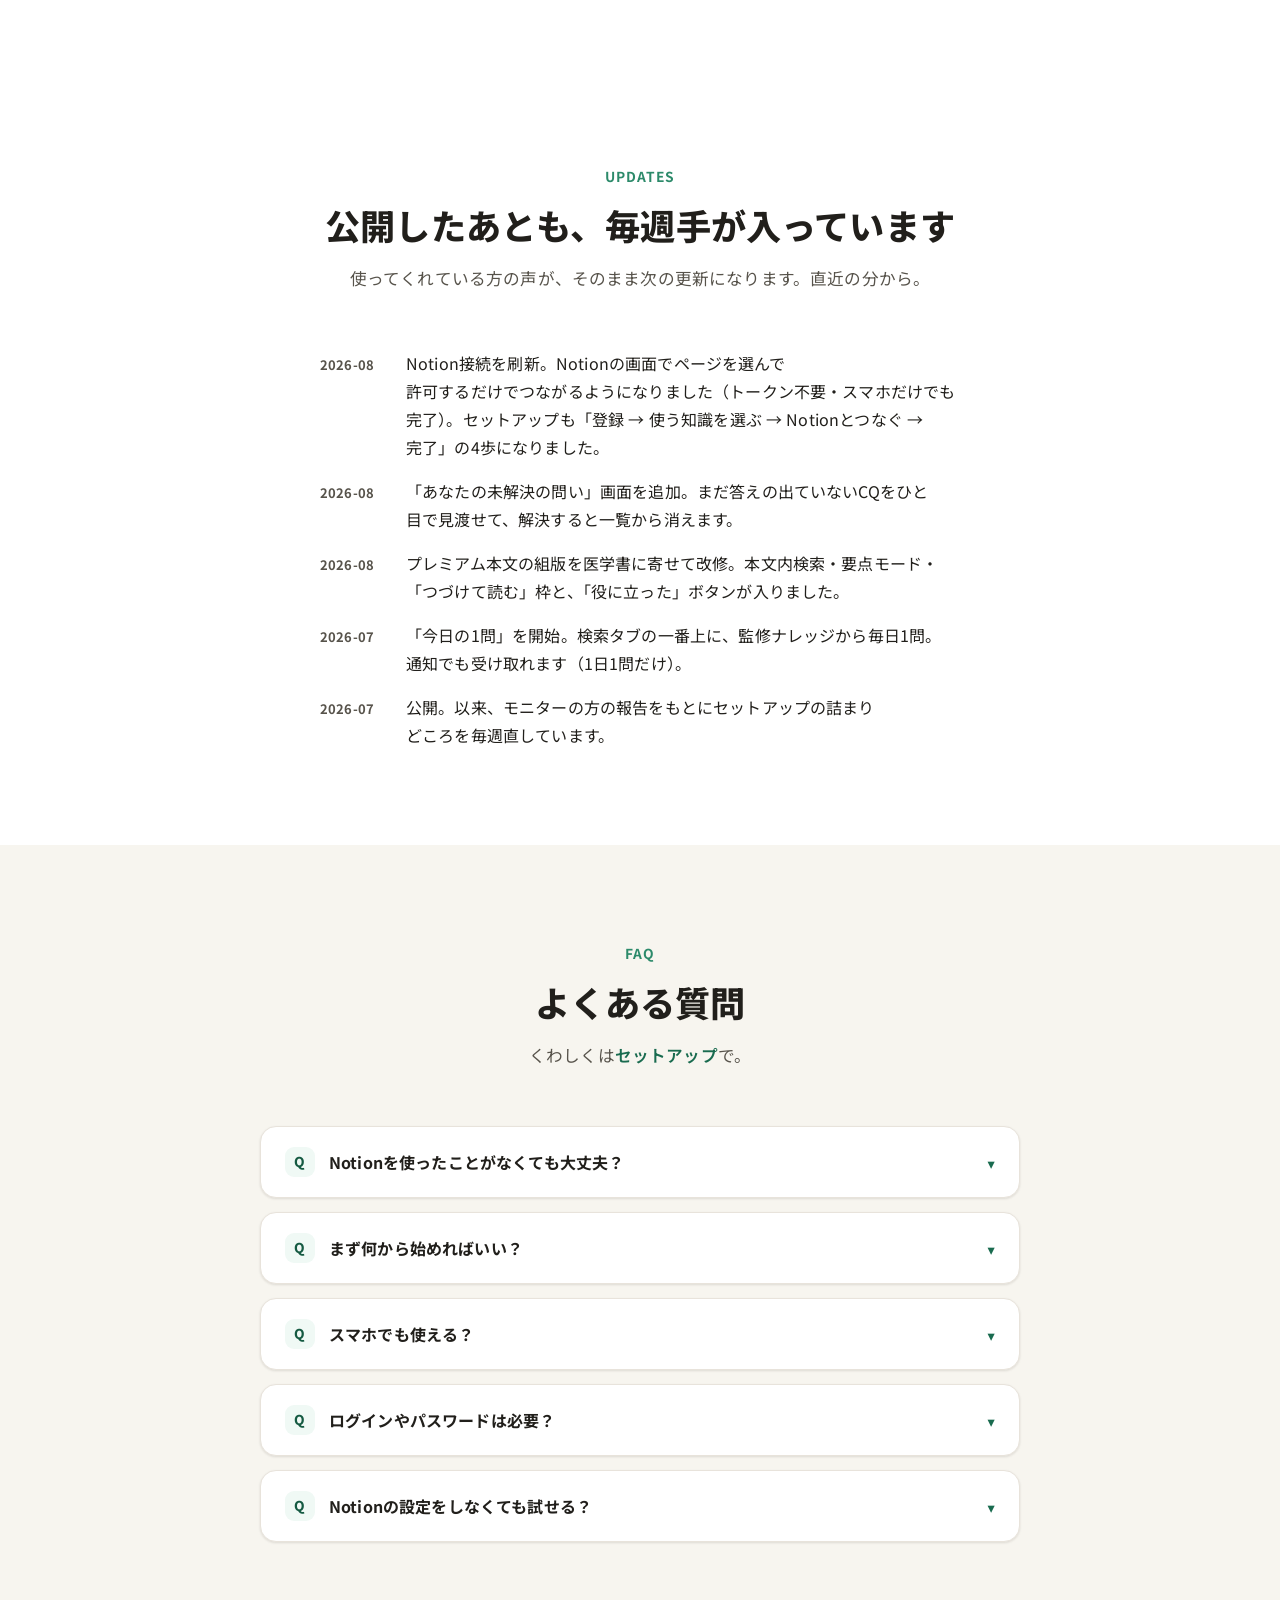
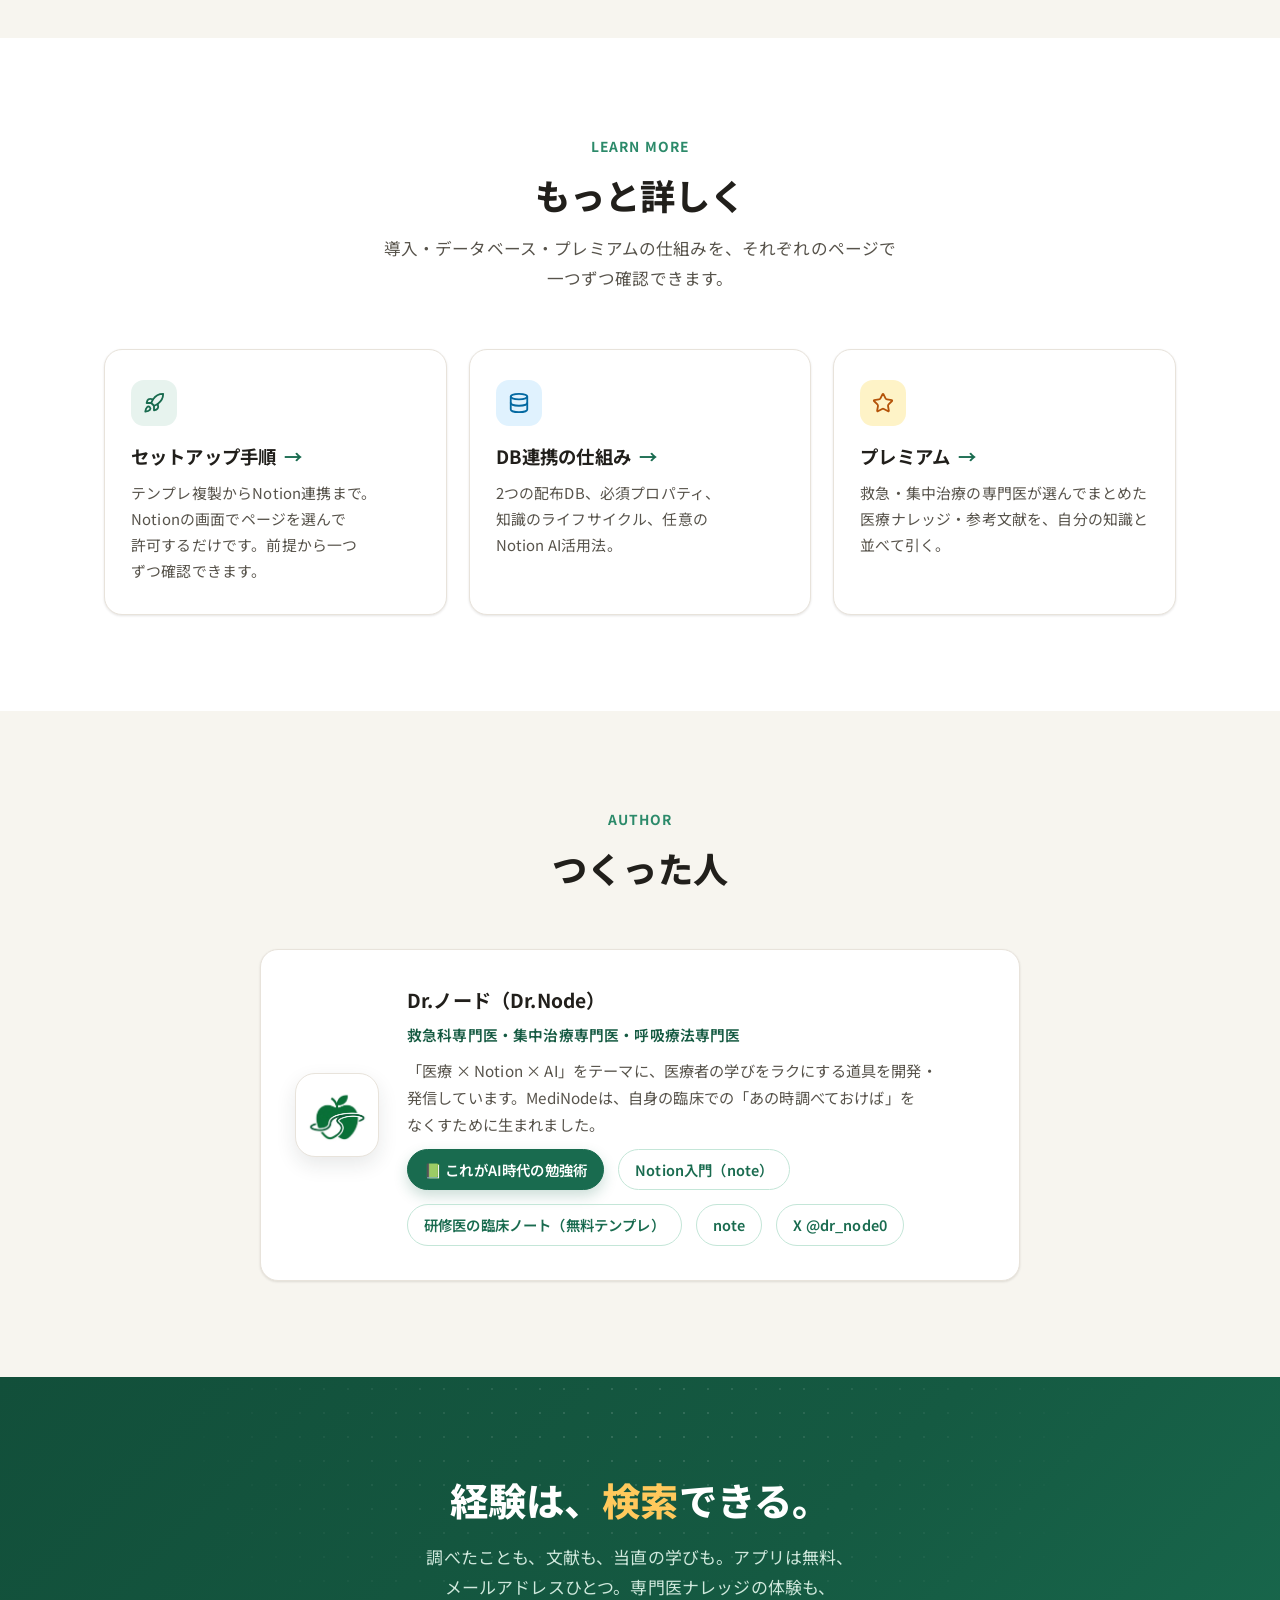
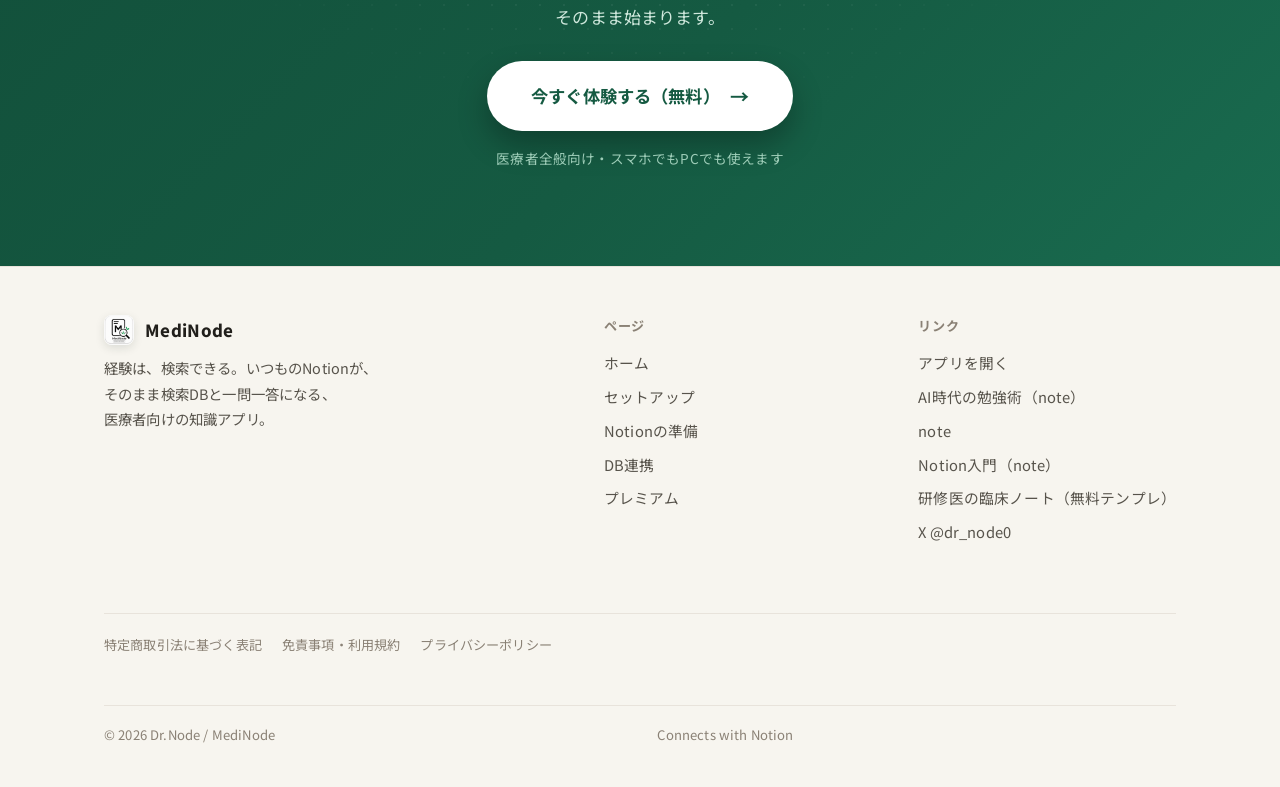
==== commit c0424aff: "公開記念キャンペーンの表示を終了し、通常値へ戻す（8/19以降に公開する） キャンペーンは JST 2026-08-18 23:59:59 まで（本体 src/lib/campaign.ts の LA" ====
--- a/index.html
+++ b/index.html
@@ -492,8 +492,8 @@
 
 <!-- COMING SOON announcement bar -->
 <a class="announce" href="https://medical-search-public.vercel.app/" target="_blank" rel="noopener">
-  <span class="announce-badge">公開記念</span>
-  <span class="announce-text">アプリは無料。8/18までの公開記念で、<strong>専門医ナレッジ</strong>のおためし期間をのばしています。</span>
+  <span class="announce-badge">公開中</span>
+  <span class="announce-text"><strong>アプリは無料</strong>。自分のNotionをつないで、検索もクイズもそのまま使えます。</span>
   <span class="announce-link">アプリを開く →</span>
 </a>
 
@@ -552,35 +552,6 @@
 </section>
 
 <!-- QUICKSTART: 30秒ではじめる -->
-<!-- 公開記念キャンペーン（〜8/18。終了後はこのsectionとstyle.cssの.campaignブロックを削除） -->
-<section class="campaign" id="campaign">
-  <div class="wrap">
-    <div class="cp-card reveal">
-      <span class="cp-badge">🎉 公開記念キャンペーン</span>
-      <h2><span class="cp-hl">8/18まで</span>の公開記念で、専門医ナレッジのおためし期間をのばしています。</h2>
-      <p class="cp-sub">MediNodeは、自分のNotionをつないで使う基本機能が<b>ずっと無料</b>のアプリです。その上にある、専門医が更新するプレミアムナレッジのおためし期間を、公開を記念してのばしています——登録だけで1週間、紹介かカードで2週間、noteなら1ヶ月。</p>
-      <div class="cp-grid">
-        <div class="cp-item"><div class="cp-old">3日間</div><div class="cp-num">7<span>日間</span></div><h3>登録だけで</h3><p>メールひとつ・カード不要</p></div>
-        <div class="cp-item"><div class="cp-old">21日間</div><div class="cp-num">30<span>日間</span></div><h3>noteの特典コードで</h3><p>カード不要</p></div>
-        <div class="cp-item"><div class="cp-old">1週間</div><div class="cp-num">2<span>週間</span></div><h3>カード登録の無料期間</h3><p>期間中の解約は無料</p></div>
-        <div class="cp-item"><span class="cp-new-pill">NEW</span><div class="cp-old">&nbsp;</div><div class="cp-num">2<span>週間</span></div><h3>友達紹介ではじめる</h3><p>紹介した人にも +14日</p></div>
-      </div>
-      <div class="cp-referral">
-        <span class="cp-ref-pill">NEW · 友達紹介</span>
-        <div class="cp-ref-body">
-          <p class="cp-ref-lead">同僚を誘うと、二人ともお得に。</p>
-          <p class="cp-ref-desc">アプリの設定画面に、あなただけの紹介コードが表示されます。同僚に伝えるだけ。お相手は<b>2週間</b>無料でためせて、あなたのプレミアム期間も<b>14日</b>のびます。むずかしい手続きはいりません。</p>
-          <p class="cp-ref-note">※ SNSなど公開の場で紹介いただく場合は、紹介特典を受け取っている旨（「#PR」「紹介特典あり」等）を一言添えてください。</p>
-        </div>
-      </div>
-      <div class="cp-cta">
-        <a class="btn btn-primary btn-arrow" href="https://medical-search-public.vercel.app/" target="_blank" rel="noopener">いま始める（無料）</a>
-        <p class="cp-note">おためしが終わっても、アプリと自分のNotionの検索はそのまま無料で使えます。勝手に課金されることはありません。</p>
-      </div>
-    </div>
-  </div>
-</section>
-
 <section class="section" id="quickstart" style="padding:56px 0 8px">
   <div class="wrap-narrow">
     <div class="quickstart reveal">
@@ -593,7 +564,7 @@
         <span class="st-node"><b>3</b>検索してみる</span>
       </div>
       <a class="btn btn-primary btn-arrow" href="https://medical-search-public.vercel.app/" target="_blank" rel="noopener">アプリを開いてはじめる</a>
-      <small>カードもNotion設定もいりません。専門医の救急・集中治療ナレッジを、7日間そのまま検索・クイズできます（8/18までの公開記念。通常3日間）。</small>
+      <small>カードもNotion設定もいりません。専門医の救急・集中治療ナレッジを、3日間そのまま検索・クイズできます。</small>
     </div>
   </div>
 </section>
@@ -681,8 +652,8 @@
     <div class="start-paths">
       <div class="path-card featured reveal">
         <div class="path-head"><h3>✨ 体験ではじめる</h3><span class="path-pill">いちばん早い・約1分</span></div>
-        <p>アプリを開いて、メールアドレスを登録するだけ。専門医の<span class="nobr">救急・集中治療</span>ナレッジを<b>7日間そのまま</b>検索・クイズできます。コードもカードもいりません（8/18までの公開記念。通常3日間）。</p>
-        <div class="path-flow"><span>アプリを開く</span><em>→</em><span>メールを登録</span><em>→</em><span>7日間体験</span></div>
+        <p>アプリを開いて、メールアドレスを登録するだけ。専門医の<span class="nobr">救急・集中治療</span>ナレッジを<b>3日間そのまま</b>検索・クイズできます。コードもカードもいりません。</p>
+        <div class="path-flow"><span>アプリを開く</span><em>→</em><span>メールを登録</span><em>→</em><span>3日間体験</span></div>
         <div class="path-cta"><a class="btn btn-primary btn-arrow" href="https://medical-search-public.vercel.app/" target="_blank" rel="noopener">体験をはじめる（無料）</a></div>
       </div>
       <div class="path-card reveal">
@@ -946,7 +917,7 @@
       </details>
       <details class="faq-item reveal">
         <summary><span class="q-ic">Q</span>Notionの設定をしなくても試せる？<span class="chev">▾</span></summary>
-        <div class="a">試せます。メールアドレスを登録して「⭐ 専門医の知識（プレミアム）」だけを選べば、そのまま7日間の無料体験が始まります（コード・カード不要。8/18までの公開記念期間中。通常3日間）。自分のNotionは、あとからいつでも追加できます。</div>
+        <div class="a">試せます。メールアドレスを登録して「⭐ 専門医の知識（プレミアム）」だけを選べば、そのまま3日間の無料体験が始まります（コード・カード不要）。自分のNotionは、あとからいつでも追加できます。</div>
       </details>
     </div>
   </div>
--- a/style.css
+++ b/style.css
@@ -216,31 +216,3 @@
 .cta-band .btn-primary{background:#fff;color:var(--brand-dark);box-shadow:0 14px 30px rgba(0,0,0,.28)}
 .cta-band .btn-primary:hover{background:var(--brand-50);transform:translateY(-2px)}
 .cta-band small{display:block;margin-top:16px;color:#9ecdb8;font-size:.85rem}
-
-/* ---------- 公開記念キャンペーン（8/18まで。終了後はこのブロックとindexのsectionを削除） ---------- */
-.campaign{padding:34px 0 10px}
-.cp-card{position:relative;background:linear-gradient(135deg,var(--brand-deep),var(--brand));border-radius:24px;padding:44px 40px;color:#fff;overflow:hidden;box-shadow:0 18px 44px rgba(18,79,58,.35)}
-.cp-badge{display:inline-flex;align-items:center;gap:8px;background:#ffd98a;color:#5a3c07;font-weight:800;border-radius:999px;padding:8px 18px;font-size:.92rem;margin-bottom:14px;letter-spacing:.02em}
-.cp-card h2{font-size:clamp(1.5rem,3.2vw,2.15rem);margin:0 0 8px;color:#fff;line-height:1.35}
-.cp-hl{color:#ffd98a}
-.cp-sub{color:#d7ebe2;margin:0 0 26px;font-size:.98rem}
-.cp-grid{display:grid;grid-template-columns:repeat(4,1fr);gap:14px;margin-bottom:26px}
-.cp-item{position:relative;background:rgba(255,255,255,.10);border:1px solid rgba(255,255,255,.22);border-radius:16px;padding:20px 14px 16px;text-align:center}
-.cp-num{font-size:2.1rem;font-weight:800;color:#ffd98a;line-height:1}
-.cp-num span{font-size:1rem;margin-left:2px}
-.cp-item h3{font-size:.95rem;margin:10px 0 4px;color:#fff;font-weight:700}
-.cp-item p{font-size:.78rem;color:#cfe3d8;margin:0;line-height:1.5}
-.cp-new-pill{position:absolute;top:-11px;left:50%;transform:translateX(-50%);background:var(--accent);color:#fff;font-size:.72rem;font-weight:800;border-radius:999px;padding:3px 12px;letter-spacing:.06em}
-.cp-cta{display:flex;align-items:center;gap:18px;flex-wrap:wrap}
-.campaign .btn-primary{background:#fff;color:var(--brand-dark);box-shadow:0 14px 30px rgba(0,0,0,.24)}
-.campaign .btn-primary:hover{background:var(--brand-50)}
-.cp-note{font-size:.8rem;color:#cfe3d8;margin:0}
-@media(max-width:880px){.cp-grid{grid-template-columns:1fr 1fr}.cp-card{padding:30px 22px 26px}}
-.cp-old{font-size:.95rem;color:#9ecdb8;text-decoration:line-through;text-decoration-thickness:2px;margin-bottom:4px;font-weight:700}
-.cp-referral{display:flex;gap:16px;align-items:flex-start;background:rgba(255,255,255,.10);border:1px solid rgba(255,255,255,.22);border-radius:16px;padding:18px 20px;margin-bottom:22px}
-.cp-ref-pill{flex:none;background:var(--accent);color:#fff;font-size:.74rem;font-weight:800;border-radius:999px;padding:5px 12px;letter-spacing:.04em;white-space:nowrap;margin-top:2px}
-.cp-ref-lead{margin:0 0 4px;font-weight:800;font-size:1.02rem;color:#fff}
-.cp-ref-desc{margin:0;font-size:.86rem;color:#d7ebe2;line-height:1.65}
-.cp-ref-desc b{color:#ffd98a;font-weight:800}
-.cp-ref-note{margin:10px 0 0;font-size:.76rem;color:#a9c9bd;line-height:1.6}
-@media(max-width:640px){.cp-referral{flex-direction:column;gap:10px}}
